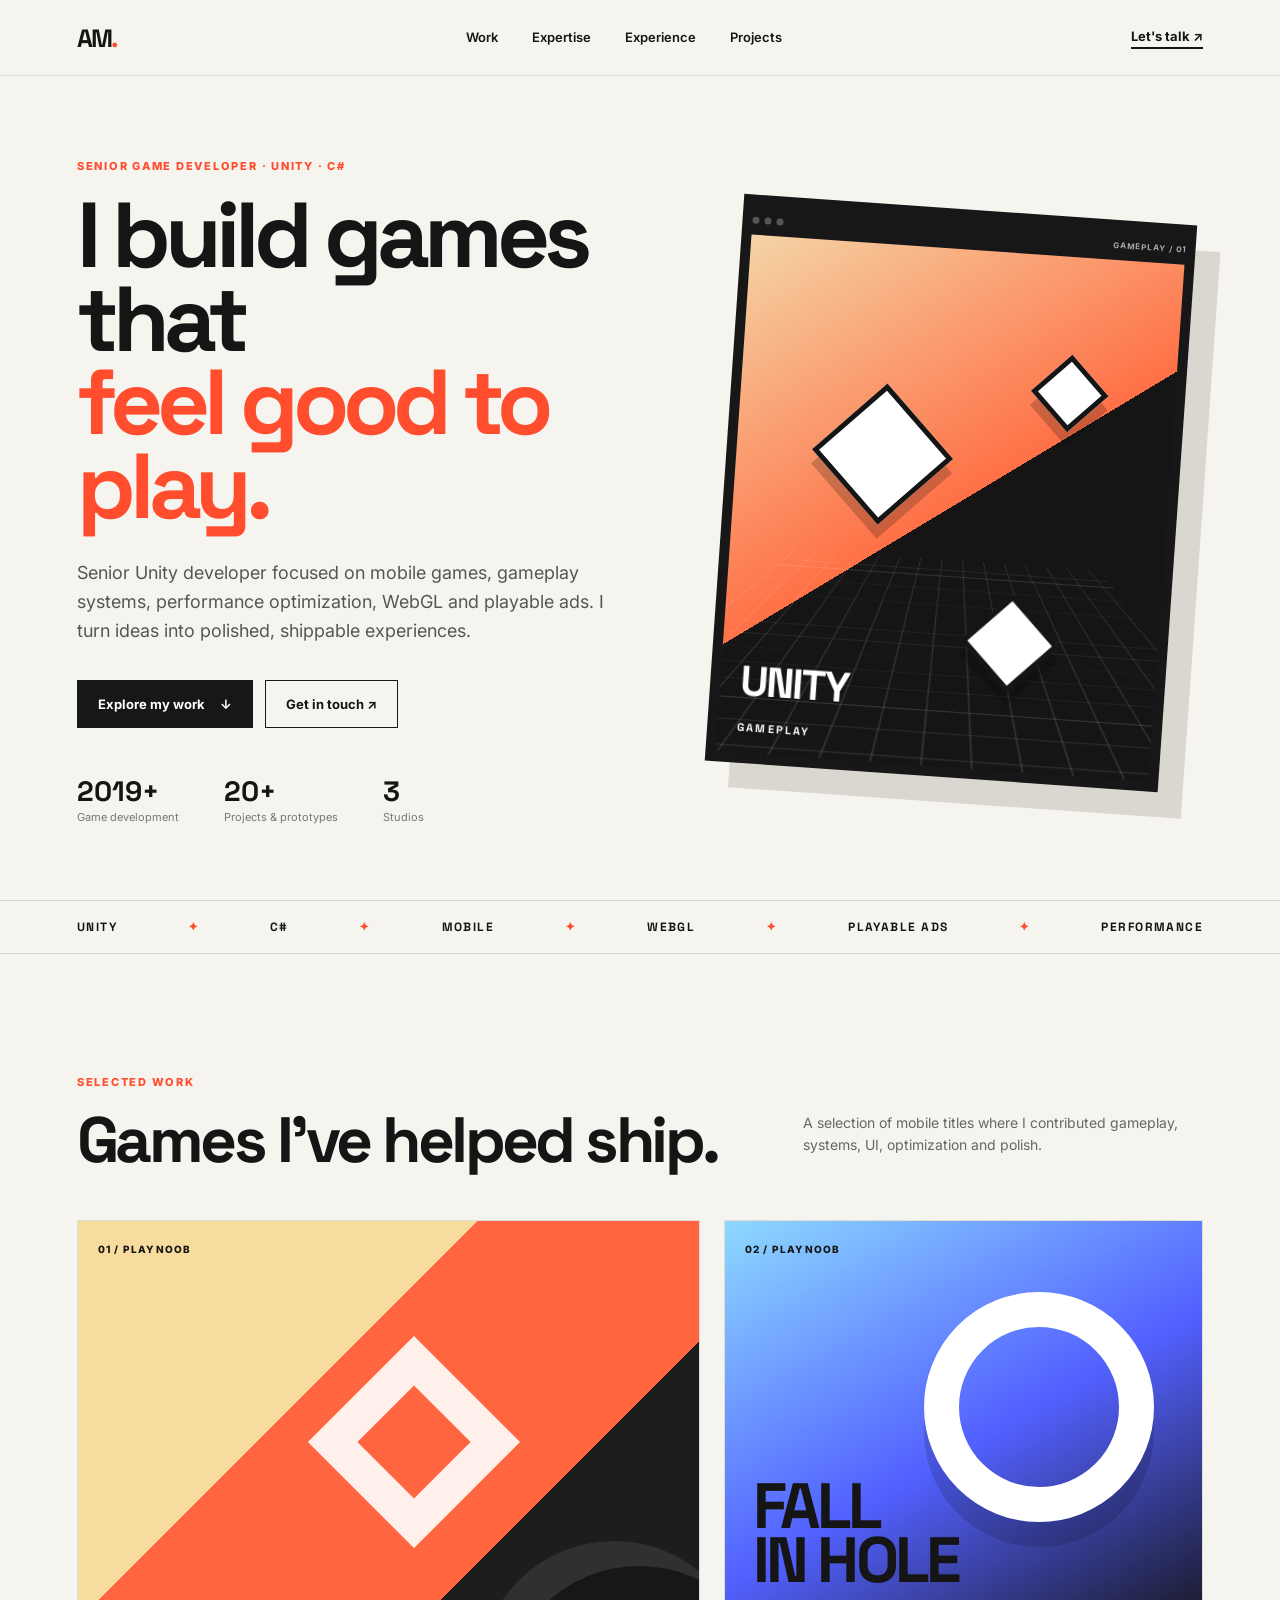
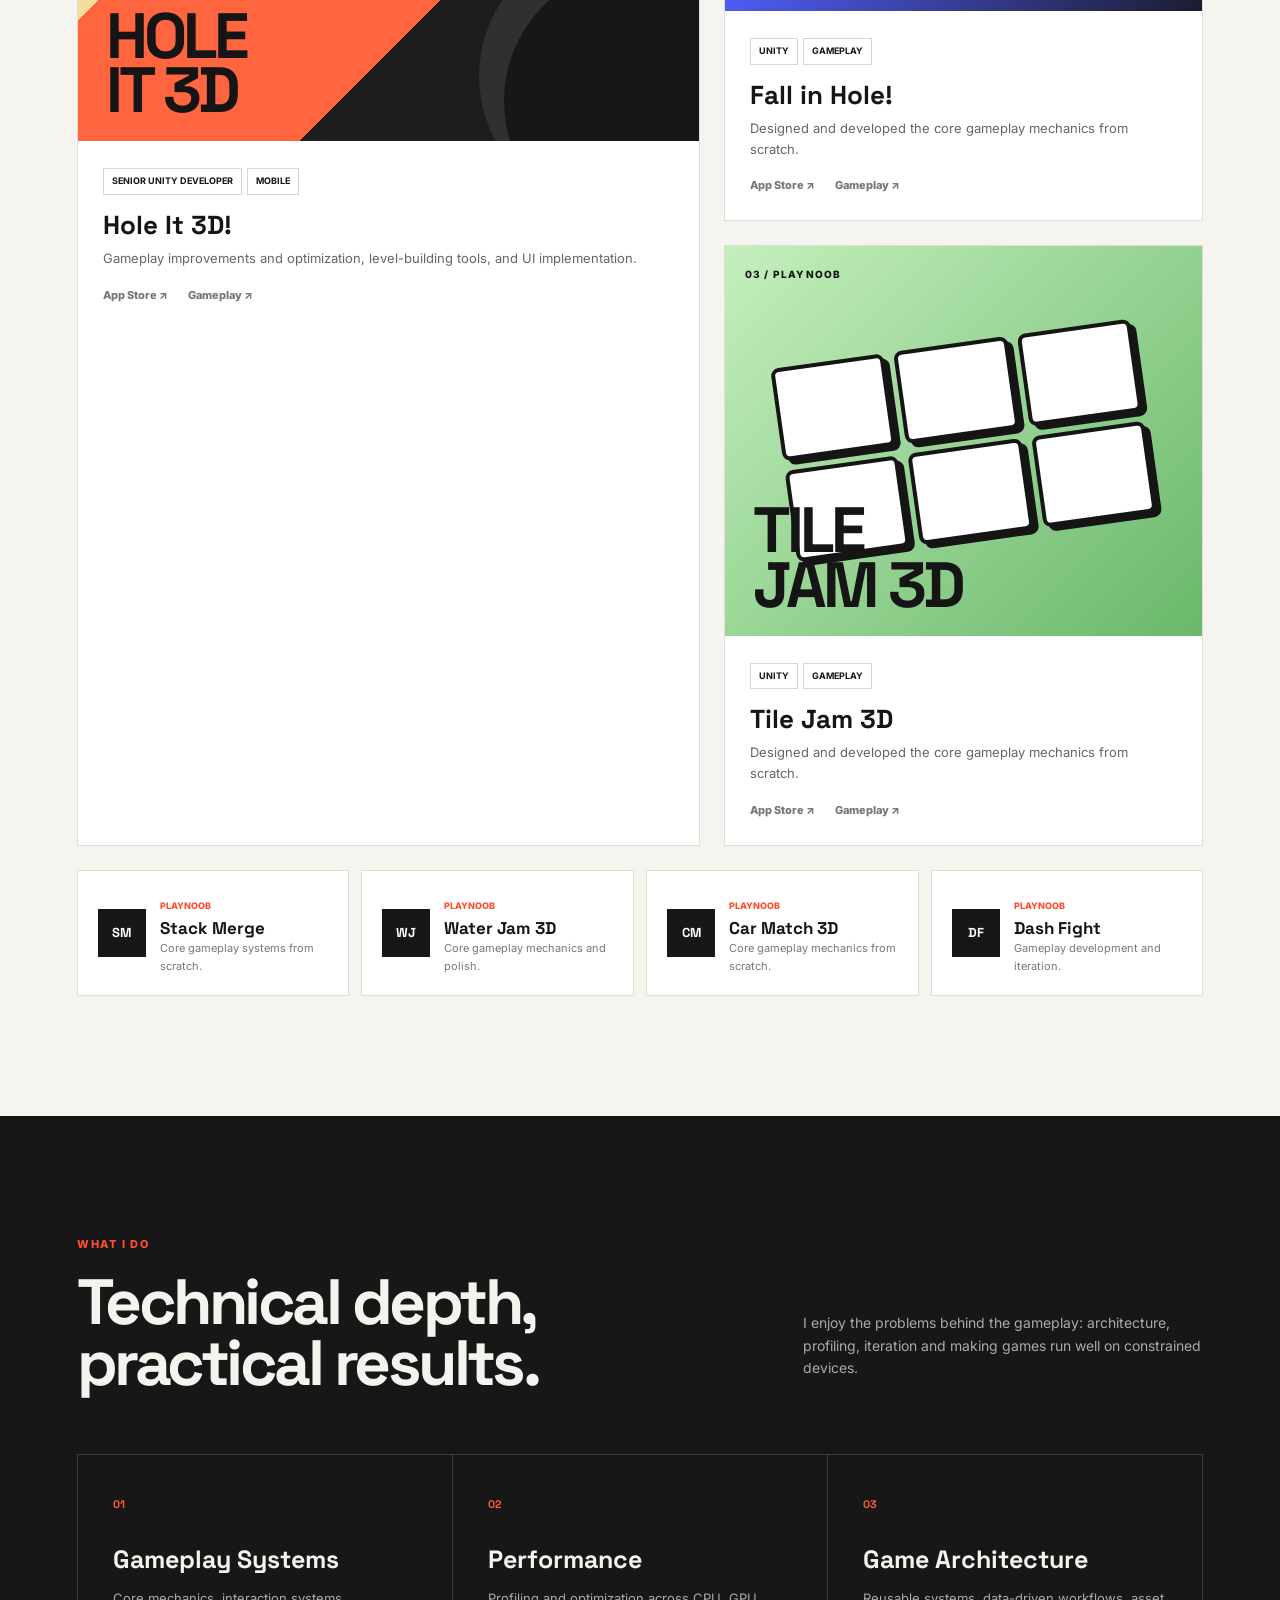
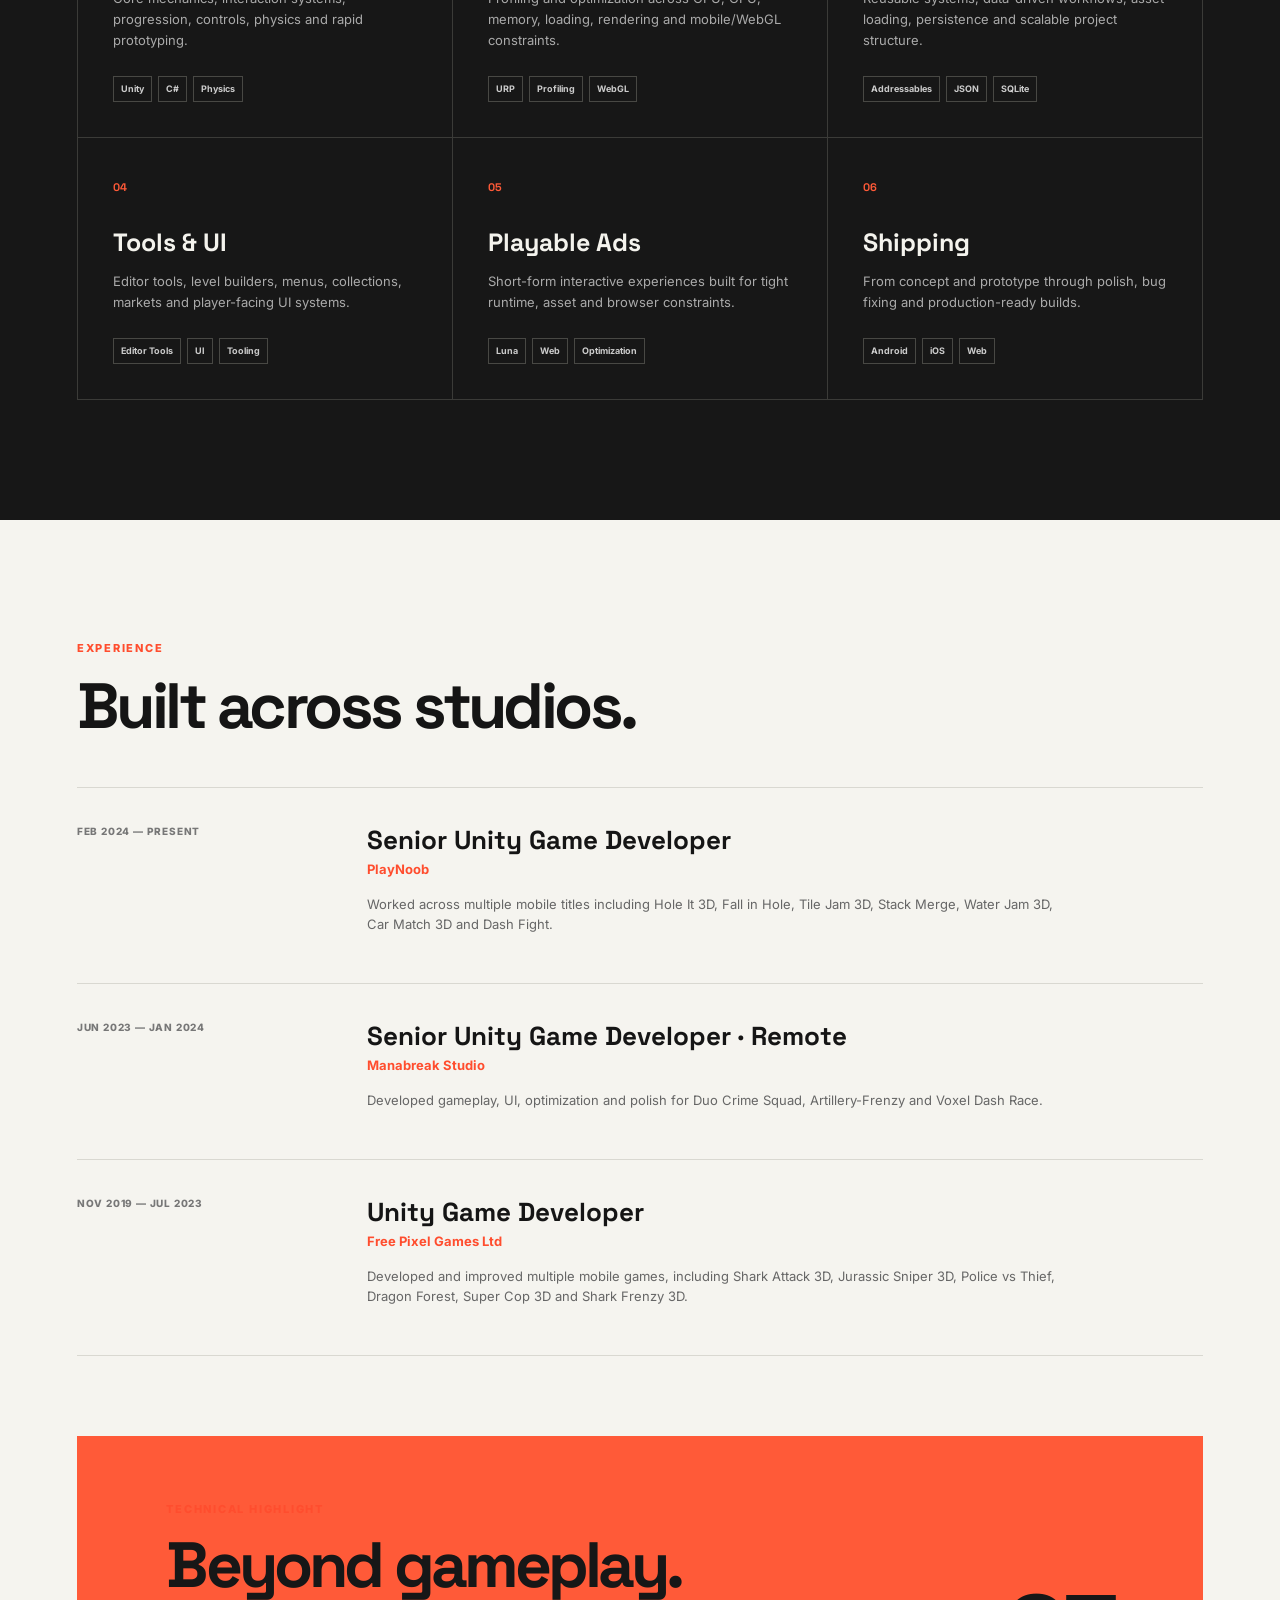
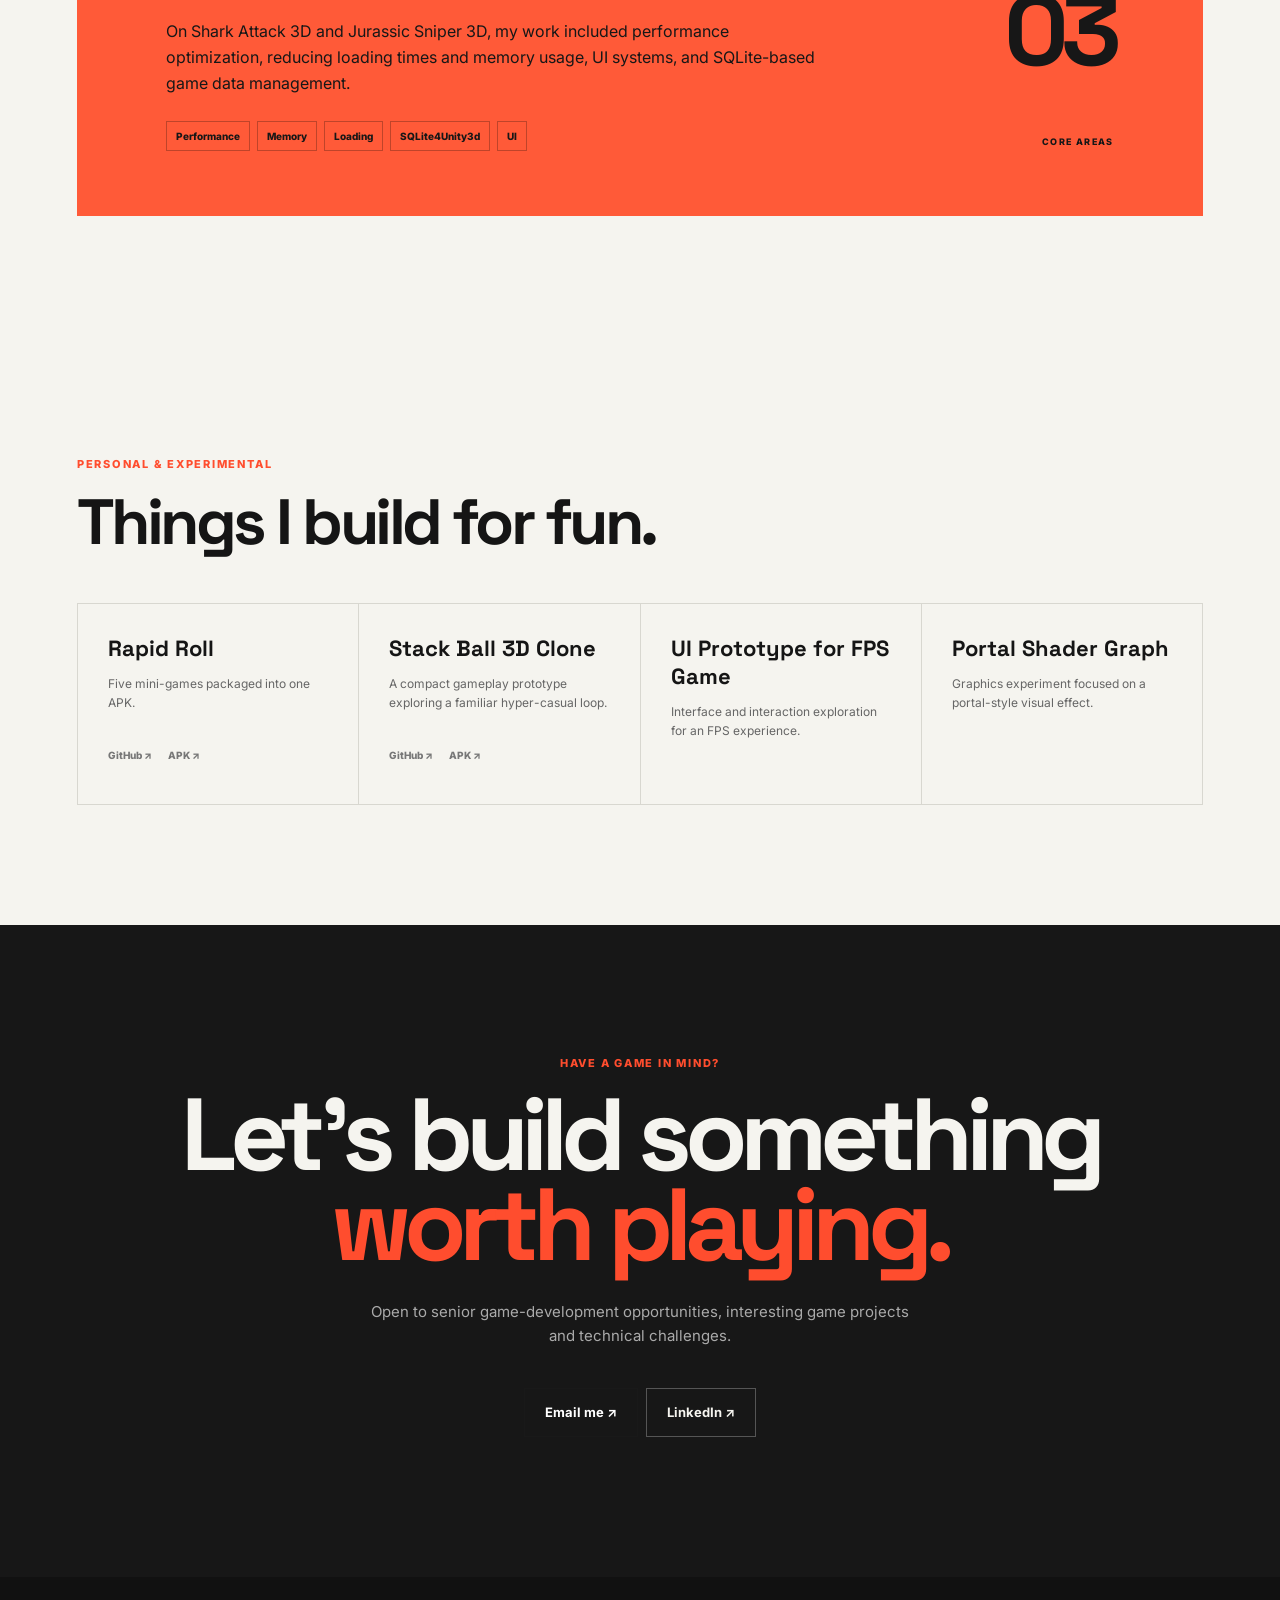
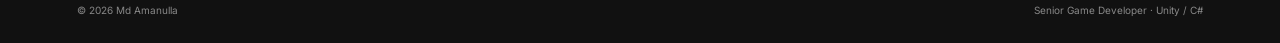
==== index.html @ 7c4ff497 "Update" ====
<!doctype html>
<html lang="en">
<head>
  <meta charset="utf-8">
  <meta name="viewport" content="width=device-width, initial-scale=1">
  <meta name="description" content="Md Amanulla — Senior Unity Game Developer specializing in mobile games, WebGL, optimization and playable ads.">
  <title>Md Amanulla — Senior Game Developer</title>
  <link rel="preconnect" href="https://fonts.googleapis.com">
  <link rel="preconnect" href="https://fonts.gstatic.com" crossorigin>
  <link href="https://fonts.googleapis.com/css2?family=Inter:wght@400;500;600;700;800&family=Space+Grotesk:wght@500;600;700&display=swap" rel="stylesheet">
  <link rel="stylesheet" href="style.css">
</head>
<body>
<header class="nav">
  <a class="brand" href="#top">AM<span>.</span></a>
  <nav>
    <a href="#work">Work</a>
    <a href="#expertise">Expertise</a>
    <a href="#experience">Experience</a>
    <a href="#personal">Projects</a>
  </nav>
  <a class="nav-cta" href="#contact">Let's talk ↗</a>
</header>

<main id="top">
<section class="hero">
  <div class="hero-copy">
    <p class="eyebrow">SENIOR GAME DEVELOPER · UNITY · C#</p>
    <h1>I build games that<br><em>feel good to play.</em></h1>
    <p class="lead">Senior Unity developer focused on mobile games, gameplay systems, performance optimization, WebGL and playable ads. I turn ideas into polished, shippable experiences.</p>
    <div class="hero-actions">
      <a class="button primary" href="#work">Explore my work <span>↓</span></a>
      <a class="button ghost" href="mailto:YOUR_EMAIL_HERE">Get in touch ↗</a>
    </div>
    <div class="hero-meta">
      <div><strong>2019+</strong><span>Game development</span></div>
      <div><strong>20+</strong><span>Projects & prototypes</span></div>
      <div><strong>3</strong><span>Studios</span></div>
    </div>
  </div>
  <div class="hero-art">
    <div class="orb orb-a"></div><div class="orb orb-b"></div>
    <div class="game-frame">
      <div class="frame-top"><span></span><span></span><span></span><b>GAMEPLAY / 01</b></div>
      <div class="frame-screen">
        <div class="grid"></div>
        <div class="cube cube-1"></div><div class="cube cube-2"></div><div class="cube cube-3"></div>
        <div class="frame-label">UNITY<br><small>GAMEPLAY</small></div>
      </div>
    </div>
  </div>
</section>

<section class="ticker"><span>UNITY</span><i>✦</i><span>C#</span><i>✦</i><span>MOBILE</span><i>✦</i><span>WEBGL</span><i>✦</i><span>PLAYABLE ADS</span><i>✦</i><span>PERFORMANCE</span></section>

<section id="work" class="section">
  <div class="section-head">
    <div><p class="eyebrow">SELECTED WORK</p><h2>Games I've helped ship.</h2></div>
    <p class="section-note">A selection of mobile titles where I contributed gameplay, systems, UI, optimization and polish.</p>
  </div>

  <div class="featured-grid">
    <article class="project-card featured">
      <div class="project-visual visual-hole"><span class="visual-tag">01 / PLAYNOOB</span><div class="visual-title">HOLE<br>IT 3D</div><div class="visual-shape"></div></div>
      <div class="project-info">
        <div><span class="tag">Senior Unity Developer</span><span class="tag">Mobile</span></div>
        <h3>Hole It 3D!</h3>
        <p>Gameplay improvements and optimization, level-building tools, and UI implementation.</p>
        <div class="project-links"><a href="#" class="disabled">App Store ↗</a><a href="#" class="disabled">Gameplay ↗</a></div>
      </div>
    </article>

    <article class="project-card">
      <div class="project-visual visual-fall"><span class="visual-tag">02 / PLAYNOOB</span><div class="visual-title">FALL<br>IN HOLE</div><div class="ring"></div></div>
      <div class="project-info">
        <div><span class="tag">Unity</span><span class="tag">Gameplay</span></div>
        <h3>Fall in Hole!</h3>
        <p>Designed and developed the core gameplay mechanics from scratch.</p>
        <div class="project-links"><a href="#" class="disabled">App Store ↗</a><a href="#" class="disabled">Gameplay ↗</a></div>
      </div>
    </article>

    <article class="project-card">
      <div class="project-visual visual-tile"><span class="visual-tag">03 / PLAYNOOB</span><div class="tiles"><b></b><b></b><b></b><b></b><b></b><b></b></div><div class="visual-title">TILE<br>JAM 3D</div></div>
      <div class="project-info">
        <div><span class="tag">Unity</span><span class="tag">Gameplay</span></div>
        <h3>Tile Jam 3D</h3>
        <p>Designed and developed the core gameplay mechanics from scratch.</p>
        <div class="project-links"><a href="#" class="disabled">App Store ↗</a><a href="#" class="disabled">Gameplay ↗</a></div>
      </div>
    </article>
  </div>

  <div class="compact-grid">
    <article class="compact-card"><div class="mini-icon">SM</div><div><span>PLAYNOOB</span><h3>Stack Merge</h3><p>Core gameplay systems from scratch.</p></div></article>
    <article class="compact-card"><div class="mini-icon">WJ</div><div><span>PLAYNOOB</span><h3>Water Jam 3D</h3><p>Core gameplay mechanics and polish.</p></div></article>
    <article class="compact-card"><div class="mini-icon">CM</div><div><span>PLAYNOOB</span><h3>Car Match 3D</h3><p>Core gameplay mechanics from scratch.</p></div></article>
    <article class="compact-card"><div class="mini-icon">DF</div><div><span>PLAYNOOB</span><h3>Dash Fight</h3><p>Gameplay development and iteration.</p></div></article>
  </div>
</section>

<section id="expertise" class="dark-section">
  <div class="section-head">
    <div><p class="eyebrow">WHAT I DO</p><h2>Technical depth,<br>practical results.</h2></div>
    <p class="section-note">I enjoy the problems behind the gameplay: architecture, profiling, iteration and making games run well on constrained devices.</p>
  </div>
  <div class="expertise-grid">
    <div class="skill"><span>01</span><h3>Gameplay Systems</h3><p>Core mechanics, interaction systems, progression, controls, physics and rapid prototyping.</p><div class="chips"><b>Unity</b><b>C#</b><b>Physics</b></div></div>
    <div class="skill"><span>02</span><h3>Performance</h3><p>Profiling and optimization across CPU, GPU, memory, loading, rendering and mobile/WebGL constraints.</p><div class="chips"><b>URP</b><b>Profiling</b><b>WebGL</b></div></div>
    <div class="skill"><span>03</span><h3>Game Architecture</h3><p>Reusable systems, data-driven workflows, asset loading, persistence and scalable project structure.</p><div class="chips"><b>Addressables</b><b>JSON</b><b>SQLite</b></div></div>
    <div class="skill"><span>04</span><h3>Tools & UI</h3><p>Editor tools, level builders, menus, collections, markets and player-facing UI systems.</p><div class="chips"><b>Editor Tools</b><b>UI</b><b>Tooling</b></div></div>
    <div class="skill"><span>05</span><h3>Playable Ads</h3><p>Short-form interactive experiences built for tight runtime, asset and browser constraints.</p><div class="chips"><b>Luna</b><b>Web</b><b>Optimization</b></div></div>
    <div class="skill"><span>06</span><h3>Shipping</h3><p>From concept and prototype through polish, bug fixing and production-ready builds.</p><div class="chips"><b>Android</b><b>iOS</b><b>Web</b></div></div>
  </div>
</section>

<section id="experience" class="section experience">
  <div class="section-head"><div><p class="eyebrow">EXPERIENCE</p><h2>Built across studios.</h2></div></div>
  <div class="timeline">
    <div class="role"><div class="date">FEB 2024 — PRESENT</div><div><h3>Senior Unity Game Developer</h3><p class="company">PlayNoob</p><p>Worked across multiple mobile titles including Hole It 3D, Fall in Hole, Tile Jam 3D, Stack Merge, Water Jam 3D, Car Match 3D and Dash Fight.</p></div></div>
    <div class="role"><div class="date">JUN 2023 — JAN 2024</div><div><h3>Senior Unity Game Developer · Remote</h3><p class="company">Manabreak Studio</p><p>Developed gameplay, UI, optimization and polish for Duo Crime Squad, Artillery-Frenzy and Voxel Dash Race.</p></div></div>
    <div class="role"><div class="date">NOV 2019 — JUL 2023</div><div><h3>Unity Game Developer</h3><p class="company">Free Pixel Games Ltd</p><p>Developed and improved multiple mobile games, including Shark Attack 3D, Jurassic Sniper 3D, Police vs Thief, Dragon Forest, Super Cop 3D and Shark Frenzy 3D.</p></div></div>
  </div>
</section>

<section class="case-study">
  <div><p class="eyebrow">TECHNICAL HIGHLIGHT</p><h2>Beyond gameplay.</h2><p>On Shark Attack 3D and Jurassic Sniper 3D, my work included performance optimization, reducing loading times and memory usage, UI systems, and SQLite-based game data management.</p><div class="case-tags"><span>Performance</span><span>Memory</span><span>Loading</span><span>SQLite4Unity3d</span><span>UI</span></div></div>
  <div class="case-number">03<br><small>CORE AREAS</small></div>
</section>

<section id="personal" class="section personal">
  <div class="section-head"><div><p class="eyebrow">PERSONAL & EXPERIMENTAL</p><h2>Things I build for fun.</h2></div></div>
  <div class="personal-grid">
    <div><h3>Rapid Roll</h3><p>Five mini-games packaged into one APK.</p><a href="#" class="disabled">GitHub ↗</a> <a href="#" class="disabled">APK ↗</a></div>
    <div><h3>Stack Ball 3D Clone</h3><p>A compact gameplay prototype exploring a familiar hyper-casual loop.</p><a href="#" class="disabled">GitHub ↗</a> <a href="#" class="disabled">APK ↗</a></div>
    <div><h3>UI Prototype for FPS Game</h3><p>Interface and interaction exploration for an FPS experience.</p></div>
    <div><h3>Portal Shader Graph</h3><p>Graphics experiment focused on a portal-style visual effect.</p></div>
  </div>
</section>

<section id="contact" class="contact">
  <p class="eyebrow">HAVE A GAME IN MIND?</p>
  <h2>Let's build something<br><em>worth playing.</em></h2>
  <p>Open to senior game-development opportunities, interesting game projects and technical challenges.</p>
  <div><a class="button primary" href="mailto:YOUR_EMAIL_HERE">Email me ↗</a><a class="button ghost light" href="YOUR_LINKEDIN_URL">LinkedIn ↗</a></div>
</section>
</main>

<footer><span>© 2026 Md Amanulla</span><span>Senior Game Developer · Unity / C#</span></footer>
<script src="script.js"></script>
</body>
</html>
---- style.css ----
*{box-sizing:border-box}html{scroll-behavior:smooth}body{margin:0;background:#f5f4ef;color:#151515;font-family:Inter,system-ui,sans-serif;line-height:1.6}a{color:inherit;text-decoration:none}.nav{height:76px;display:flex;align-items:center;justify-content:space-between;padding:0 6vw;border-bottom:1px solid #dddcd6;position:sticky;top:0;background:rgba(245,244,239,.9);backdrop-filter:blur(16px);z-index:20}.brand{font:700 25px "Space Grotesk";letter-spacing:-2px}.brand span{color:#ff4d2e}.nav nav{display:flex;gap:34px;font-size:13px;font-weight:600}.nav nav a:hover{color:#ff4d2e}.nav-cta{font-size:13px;font-weight:700;border-bottom:2px solid #151515}.hero{min-height:calc(100vh - 76px);padding:8vh 6vw 7vh;display:grid;grid-template-columns:1.05fr .95fr;gap:5vw;align-items:center;max-width:1500px;margin:auto}.eyebrow{font-size:11px;letter-spacing:.16em;font-weight:800;margin:0 0 18px;color:#ff4d2e}.hero h1{font:700 clamp(55px,7.2vw,108px)/.91 "Space Grotesk";letter-spacing:-.065em;margin:0 0 30px}.hero h1 em,.contact h2 em{font-style:normal;color:#ff4d2e}.lead{font-size:18px;max-width:650px;color:#575751}.hero-actions{display:flex;gap:12px;margin:34px 0}.button{display:inline-flex;align-items:center;gap:15px;padding:13px 20px;border:1px solid #191919;font-weight:700;font-size:13px}.button.primary{background:#171717;color:#fff}.button.primary:hover{background:#ff4d2e;border-color:#ff4d2e}.button.ghost:hover{background:#fff}.hero-meta{display:flex;gap:45px;margin-top:45px}.hero-meta div{display:flex;flex-direction:column}.hero-meta strong{font:700 28px "Space Grotesk"}.hero-meta span{font-size:11px;color:#777}.hero-art{position:relative;min-height:560px;display:grid;place-items:center}.orb{position:absolute;border-radius:50%;filter:blur(2px)}.orb-a{width:390px;height:390px;background:#ff5b35;opacity:.85;top:5%;right:5%}.orb-b{width:210px;height:210px;background:#ffe24b;bottom:7%;left:4%}.game-frame{width:min(480px,90%);aspect-ratio:4/5;background:#171717;box-shadow:25px 25px 0 #d9d7cf;transform:rotate(4deg);position:relative;z-index:2;padding:10px}.frame-top{height:30px;display:flex;align-items:center;gap:5px;color:#aaa;font-size:8px}.frame-top span{width:7px;height:7px;border-radius:50%;background:#555}.frame-top b{margin-left:auto;font-size:8px;letter-spacing:.12em}.frame-screen{height:calc(100% - 30px);position:relative;overflow:hidden;background:linear-gradient(145deg,#f4d4a5,#ff7046 50%,#151515 50%)}.grid{position:absolute;inset:0;background:linear-gradient(rgba(255,255,255,.14) 1px,transparent 1px),linear-gradient(90deg,rgba(255,255,255,.14) 1px,transparent 1px);background-size:30px 30px;transform:perspective(500px) rotateX(55deg) scale(1.7);transform-origin:center bottom}.cube{position:absolute;background:#fff;border:5px solid #151515;transform:rotate(45deg);box-shadow:10px 10px 0 rgba(0,0,0,.2)}.cube-1{width:100px;height:100px;left:22%;top:31%}.cube-2{width:55px;height:55px;right:18%;top:21%}.cube-3{width:70px;height:70px;right:26%;bottom:18%}.frame-label{position:absolute;left:20px;bottom:18px;font:700 42px/.85 "Space Grotesk";color:#fff;letter-spacing:-.05em}.frame-label small{font-size:11px;letter-spacing:.2em}.ticker{border-block:1px solid #d8d7d0;padding:18px 6vw;display:flex;justify-content:space-between;align-items:center;font:700 12px "Space Grotesk";letter-spacing:.12em}.ticker i{font-style:normal;color:#ff4d2e}.section{padding:120px 6vw;max-width:1500px;margin:auto}.section-head{display:flex;justify-content:space-between;gap:50px;align-items:end;margin-bottom:50px}.section-head h2,.dark-section h2{font:700 clamp(40px,5vw,72px)/.95 "Space Grotesk";letter-spacing:-.055em;margin:0}.section-note{max-width:400px;color:#666;font-size:14px}.featured-grid{display:grid;grid-template-columns:1.3fr 1fr;gap:24px}.project-card{background:#fff;border:1px solid #deddd6}.project-card.featured{grid-row:span 2}.project-visual{min-height:390px;position:relative;overflow:hidden}.featured .project-visual{min-height:520px}.visual-tag{position:absolute;top:20px;left:20px;font-size:10px;font-weight:800;letter-spacing:.12em;z-index:3}.visual-title{position:absolute;left:28px;bottom:24px;font:700 clamp(35px,5vw,70px)/.85 "Space Grotesk";letter-spacing:-.06em;z-index:3}.visual-hole{background:linear-gradient(135deg,#f8dc9e 0 35%,#ff653f 35% 65%,#1d1d1d 65%)}.visual-hole:after{content:"";position:absolute;width:270px;height:270px;border-radius:50%;background:#171717;right:-50px;bottom:-70px;box-shadow:inset 25px 25px 0 #303030}.visual-shape{position:absolute;width:150px;height:150px;border:35px solid #fff;transform:rotate(45deg);left:42%;top:28%;opacity:.9}.visual-fall{background:linear-gradient(150deg,#8dd9ff,#5260ff 55%,#1b1b2c)}.ring{position:absolute;width:230px;height:230px;border:35px solid #fff;border-radius:50%;right:10%;top:18%;box-shadow:0 25px 0 rgba(0,0,0,.15)}.visual-tile{background:linear-gradient(135deg,#c5efbd,#69b86b)}.tiles{position:absolute;inset:25% 12%;display:grid;grid-template-columns:repeat(3,1fr);gap:10px;transform:rotate(-8deg)}.tiles b{background:#fff;border:4px solid #151515;border-radius:8px;box-shadow:5px 5px #151515}.project-info{padding:25px}.project-info h3{font:700 26px "Space Grotesk";margin:13px 0 6px}.project-info p{font-size:13px;color:#666;margin:0 0 18px}.tag{display:inline-block;border:1px solid #d7d6cf;padding:5px 8px;font-size:9px;font-weight:700;margin-right:5px;text-transform:uppercase}.project-links{display:flex;gap:20px;font-size:11px;font-weight:800}.project-links a:not(.disabled):hover,.personal-grid a:not(.disabled):hover{color:#ff4d2e}.disabled{color:#777}.compact-grid{display:grid;grid-template-columns:repeat(4,1fr);gap:12px;margin-top:24px}.compact-card{background:#fff;border:1px solid #deddd6;padding:20px;display:flex;gap:14px;align-items:center}.mini-icon{min-width:48px;height:48px;display:grid;place-items:center;background:#171717;color:#fff;font:700 13px "Space Grotesk"}.compact-card span{font-size:9px;font-weight:800;color:#ff4d2e}.compact-card h3{font:700 17px "Space Grotesk";margin:1px 0}.compact-card p{font-size:11px;color:#777;margin:0}.dark-section{background:#171717;color:#f4f3ed;padding:120px 6vw}.dark-section .section-head{max-width:1500px;margin:0 auto 60px}.dark-section .section-note{color:#aaa}.expertise-grid{max-width:1500px;margin:auto;display:grid;grid-template-columns:repeat(3,1fr);border-top:1px solid #3b3b38;border-left:1px solid #3b3b38}.skill{padding:35px;border-right:1px solid #3b3b38;border-bottom:1px solid #3b3b38;min-height:260px}.skill>span{color:#ff5a38;font:700 11px "Space Grotesk"}.skill h3{font:700 25px "Space Grotesk";margin:28px 0 10px}.skill p{color:#aaa;font-size:13px;max-width:330px}.chips{display:flex;gap:6px;flex-wrap:wrap;margin-top:25px}.chips b{font-size:9px;border:1px solid #484844;padding:5px 7px;color:#ccc}.experience{padding-bottom:80px}.timeline{border-top:1px solid #d9d8d1}.role{display:grid;grid-template-columns:250px 1fr;gap:40px;padding:35px 0;border-bottom:1px solid #d9d8d1}.date{font-size:10px;font-weight:800;letter-spacing:.08em;color:#777}.role h3{font:700 26px "Space Grotesk";margin:0}.company{color:#ff4d2e;font-weight:700;font-size:13px;margin:2px 0 14px}.role p:last-child{max-width:700px;font-size:13px;color:#666}.case-study{margin:0 6vw 120px;background:#ff5a38;color:#171717;padding:65px 7%;display:flex;justify-content:space-between;gap:50px;align-items:end}.case-study h2{font:700 clamp(40px,5vw,70px)/.9 "Space Grotesk";letter-spacing:-.06em;margin:0 0 25px}.case-study>div:first-child{max-width:720px}.case-study p:not(.eyebrow){font-size:16px;max-width:650px}.case-tags{display:flex;gap:7px;flex-wrap:wrap;margin-top:25px}.case-tags span{border:1px solid rgba(0,0,0,.25);padding:6px 9px;font-size:10px;font-weight:800}.case-number{font:700 100px/.8 "Space Grotesk";letter-spacing:-.08em;text-align:right}.case-number small{font:800 9px Inter;letter-spacing:.15em}.personal-grid{display:grid;grid-template-columns:repeat(4,1fr);gap:1px;background:#d8d7d0;border:1px solid #d8d7d0}.personal-grid>div{background:#f5f4ef;padding:30px;min-height:200px}.personal-grid h3{font:700 22px "Space Grotesk";margin:0 0 8px}.personal-grid p{font-size:12px;color:#666;min-height:55px}.personal-grid a{font-size:10px;font-weight:800;margin-right:12px}.contact{padding:130px 6vw;background:#171717;color:#f5f4ef;text-align:center}.contact h2{font:700 clamp(55px,8vw,110px)/.88 "Space Grotesk";letter-spacing:-.07em;margin:0}.contact>p:not(.eyebrow){max-width:550px;margin:30px auto;color:#aaa;font-size:15px}.contact .button{margin:10px 4px}.button.light{border-color:#555}.button.light:hover{background:#fff;color:#171717}footer{padding:25px 6vw;display:flex;justify-content:space-between;font-size:10px;color:#777;background:#111;color:#888}@media(max-width:900px){.nav nav{display:none}.hero{grid-template-columns:1fr;padding-top:60px}.hero-art{min-height:480px}.featured-grid{grid-template-columns:1fr}.featured .project-visual{min-height:420px}.compact-grid{grid-template-columns:repeat(2,1fr)}.expertise-grid{grid-template-columns:repeat(2,1fr)}.personal-grid{grid-template-columns:repeat(2,1fr)}.role{grid-template-columns:150px 1fr}.case-study{margin-inline:0}.section,.dark-section{padding:85px 6vw}}@media(max-width:560px){.nav{padding:0 5vw}.nav-cta{display:none}.hero{padding-inline:5vw}.hero h1{font-size:54px}.hero-meta{gap:20px}.hero-meta strong{font-size:22px}.hero-art{min-height:390px}.game-frame{width:90%}.ticker{overflow:hidden;gap:20px;white-space:nowrap}.ticker span:nth-of-type(n+4),.ticker i:nth-of-type(n+4){display:none}.section,.dark-section{padding:70px 5vw}.section-head{display:block}.section-note{margin-top:20px}.compact-grid,.expertise-grid,.personal-grid{grid-template-columns:1fr}.role{grid-template-columns:1fr;gap:10px}.case-study{padding:45px 7%;display:block}.case-number{font-size:70px;margin-top:40px}.contact{padding:90px 5vw}footer{display:block}footer span{display:block;margin:5px 0}}
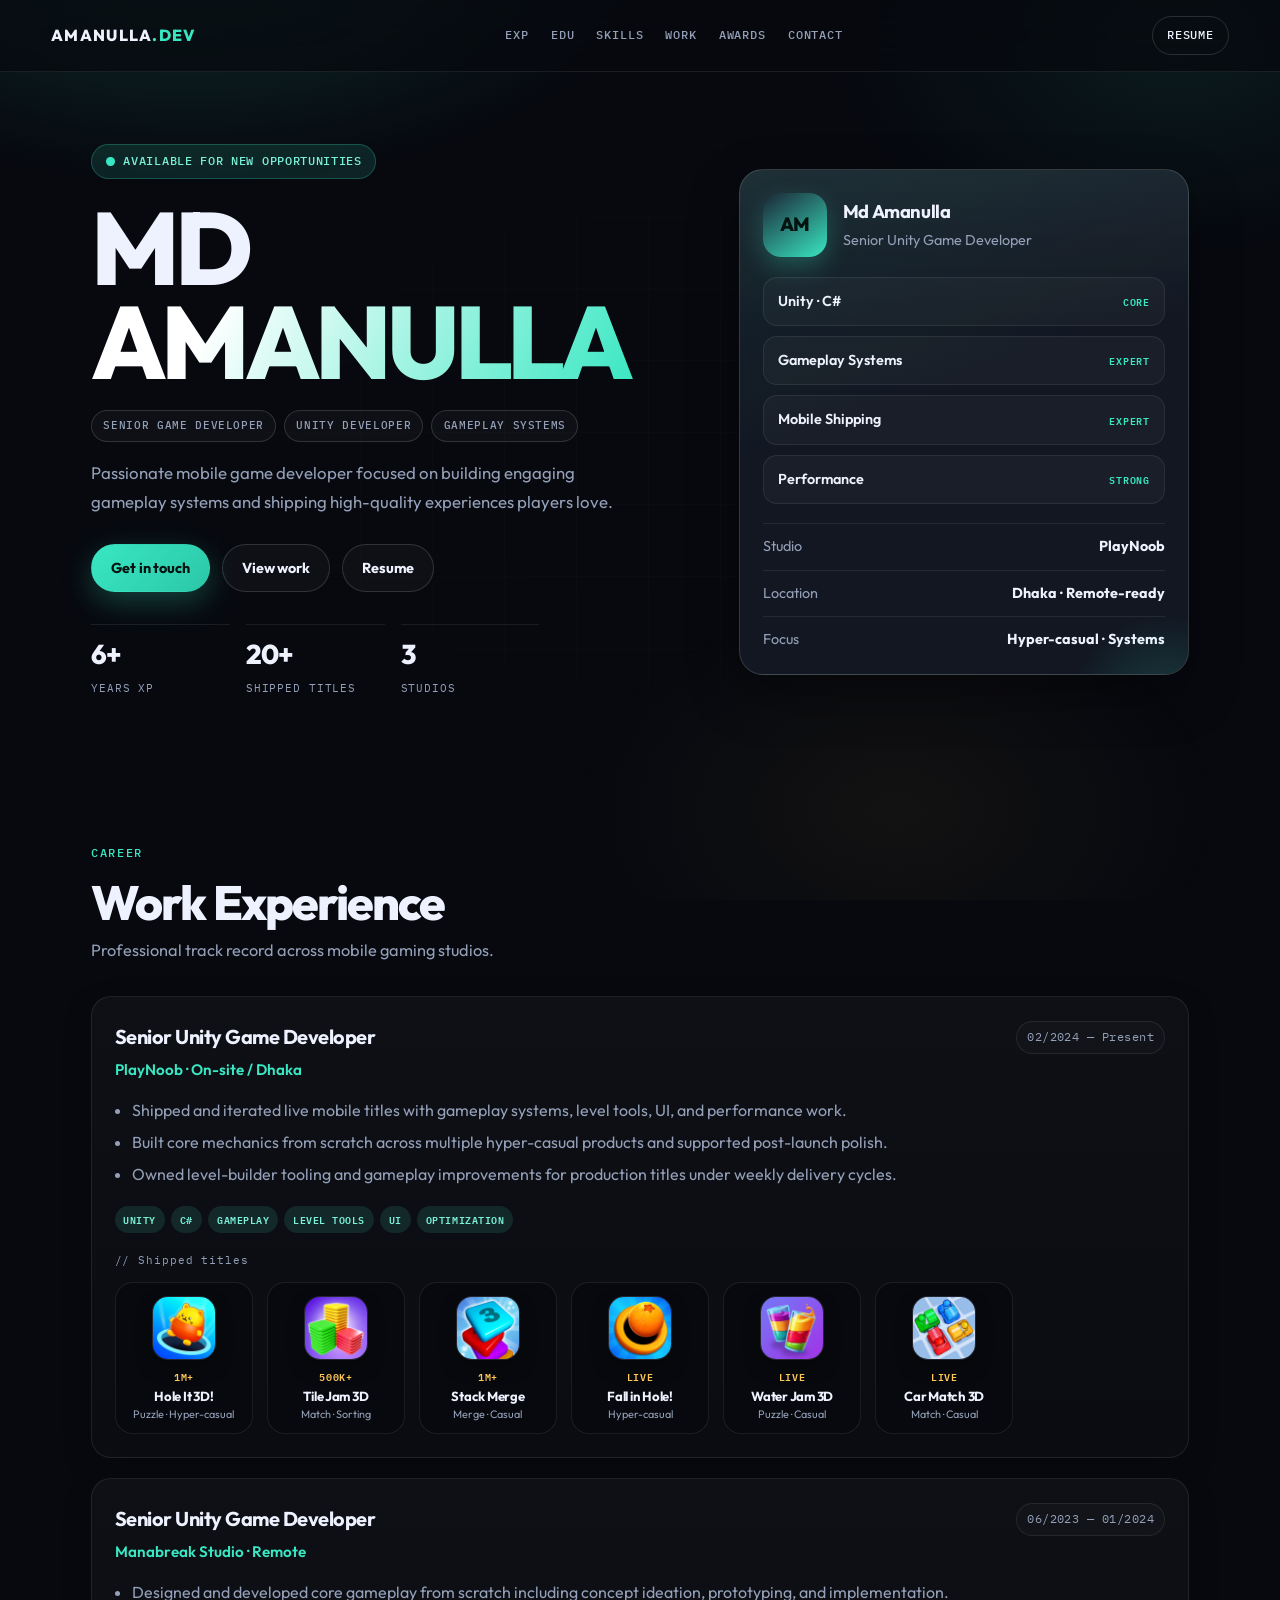
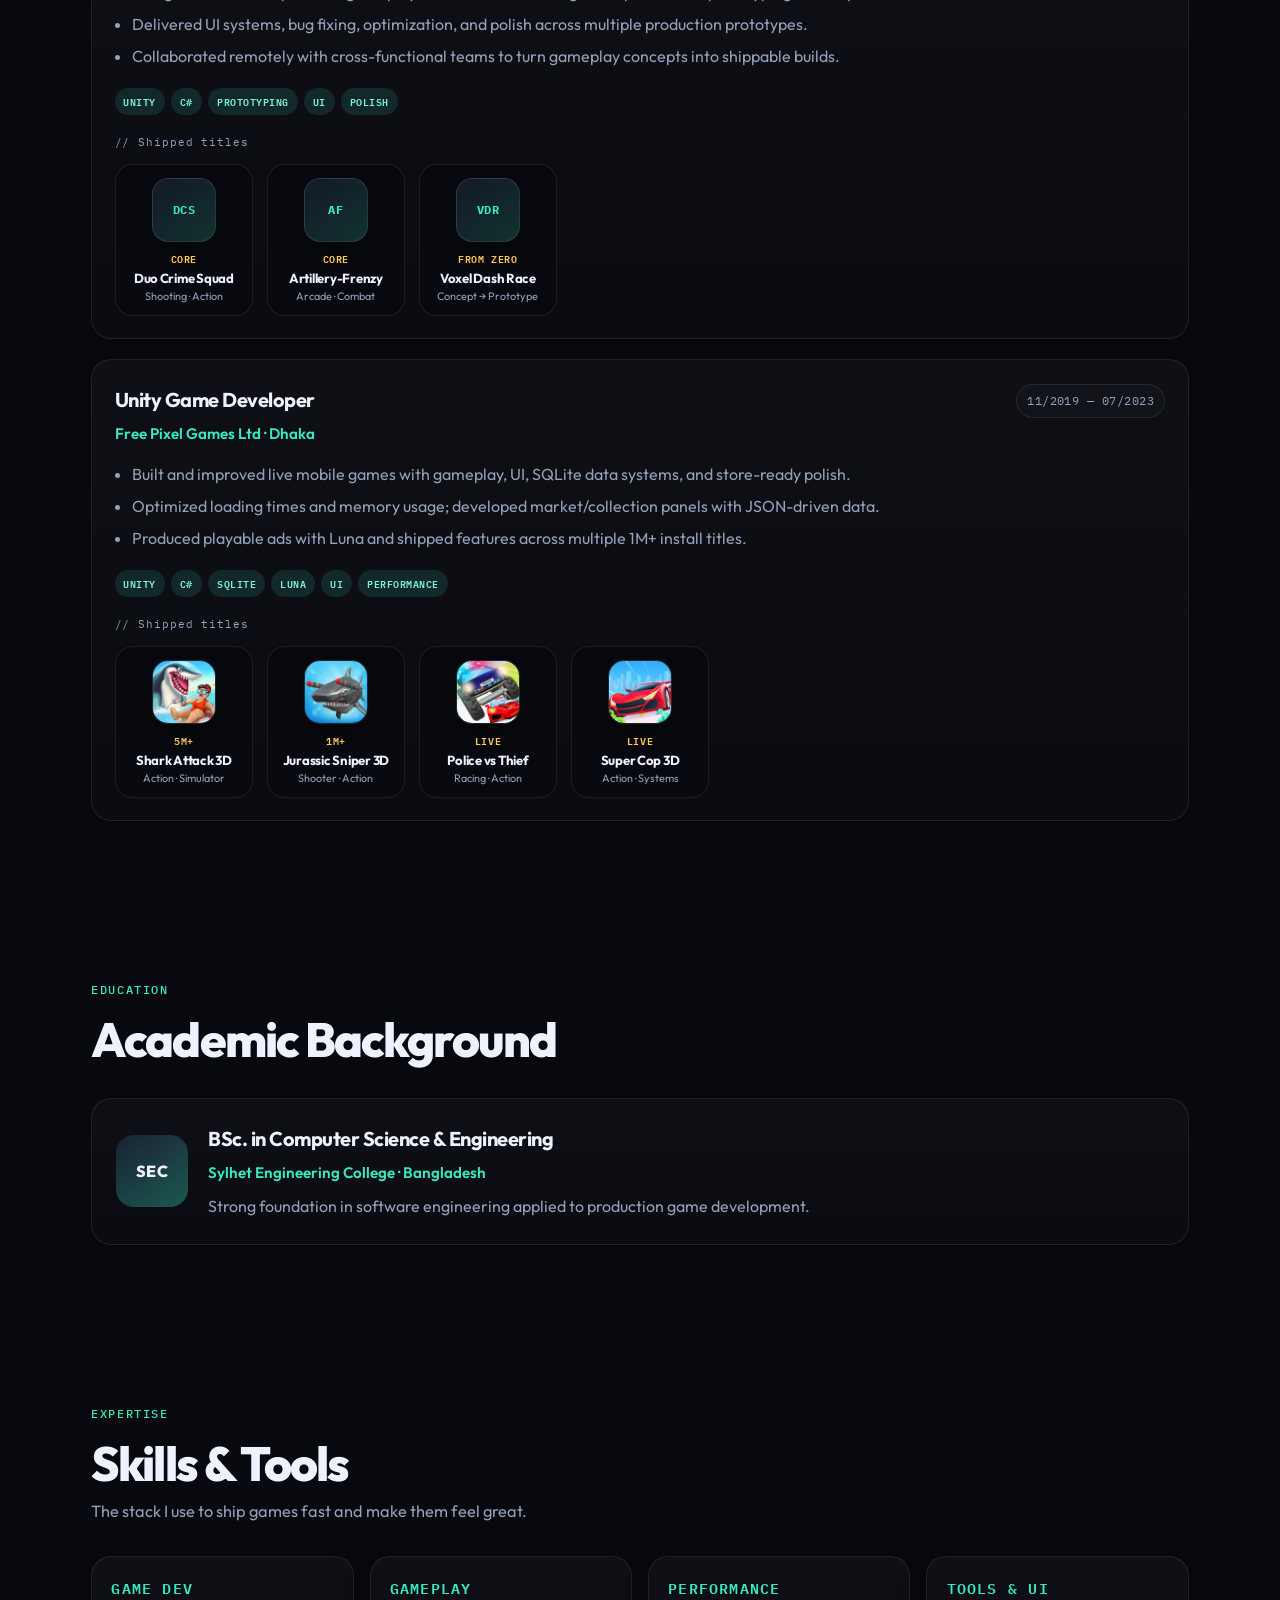
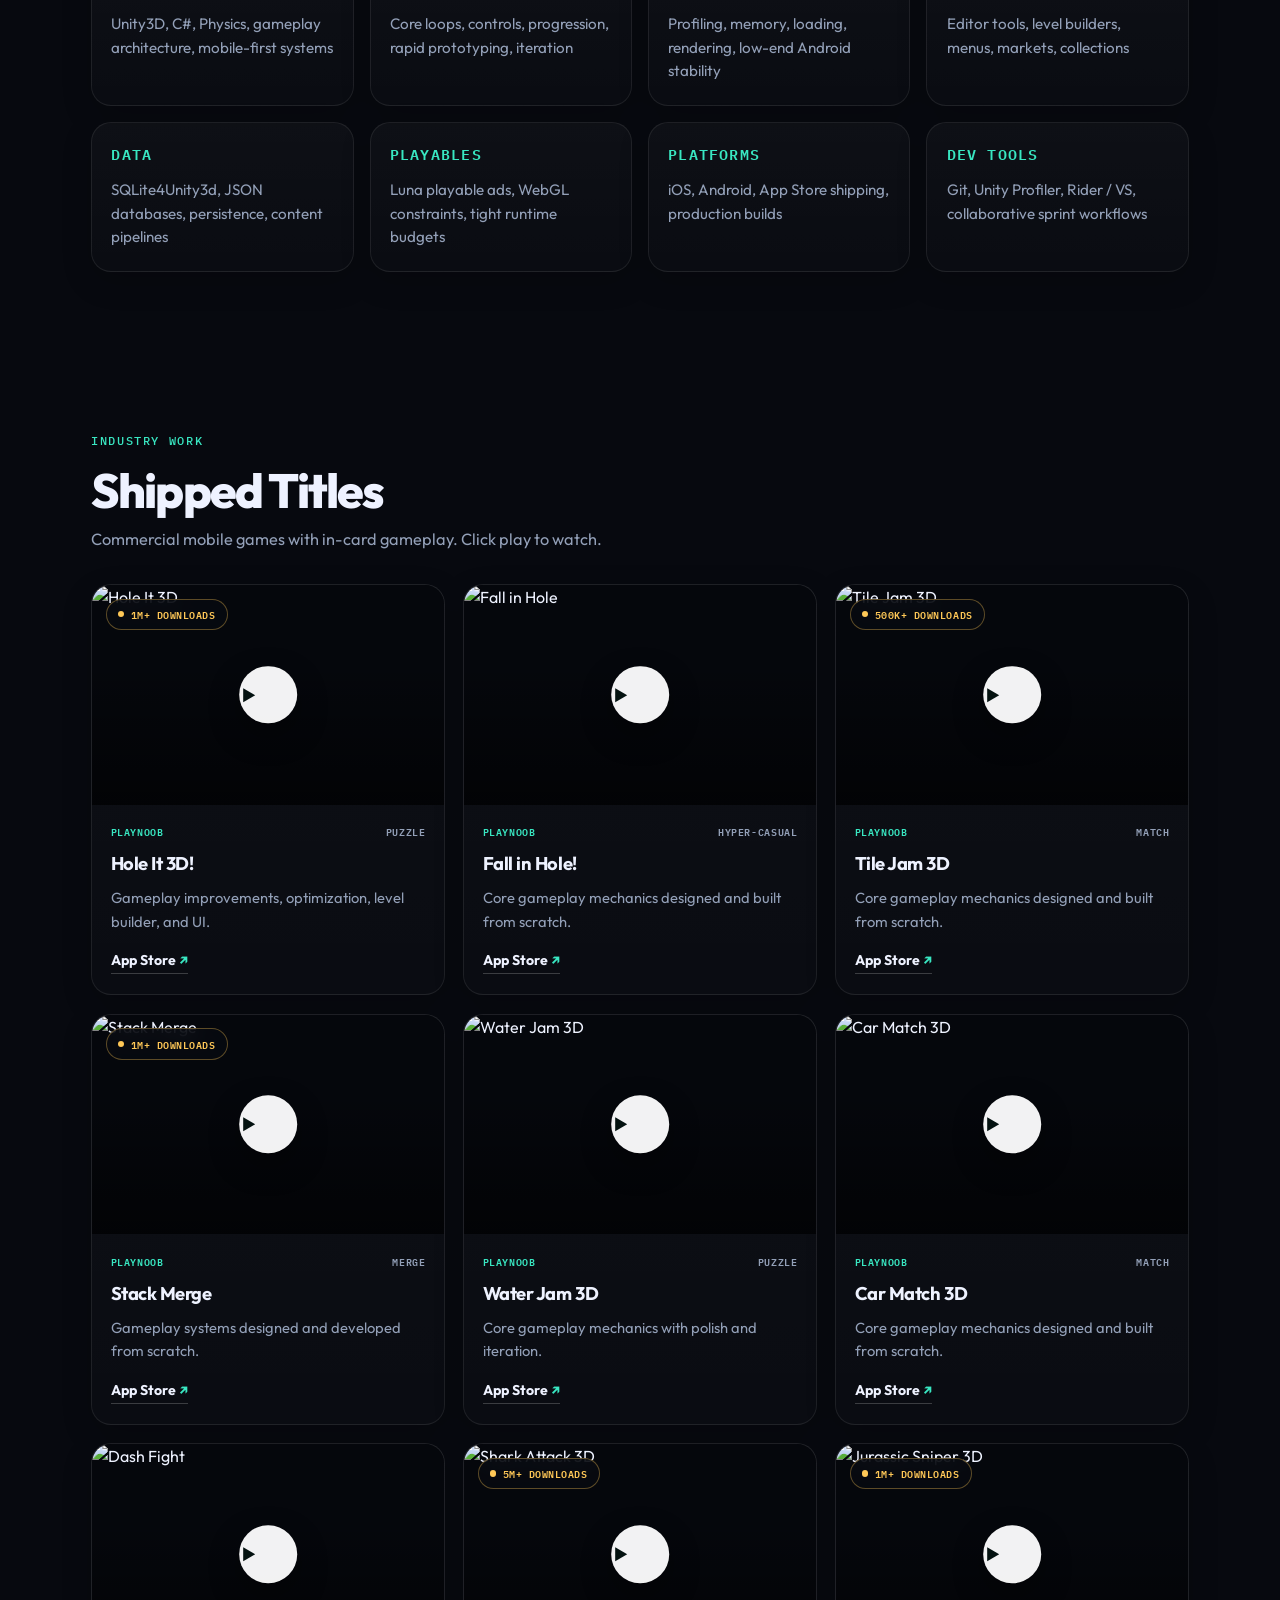
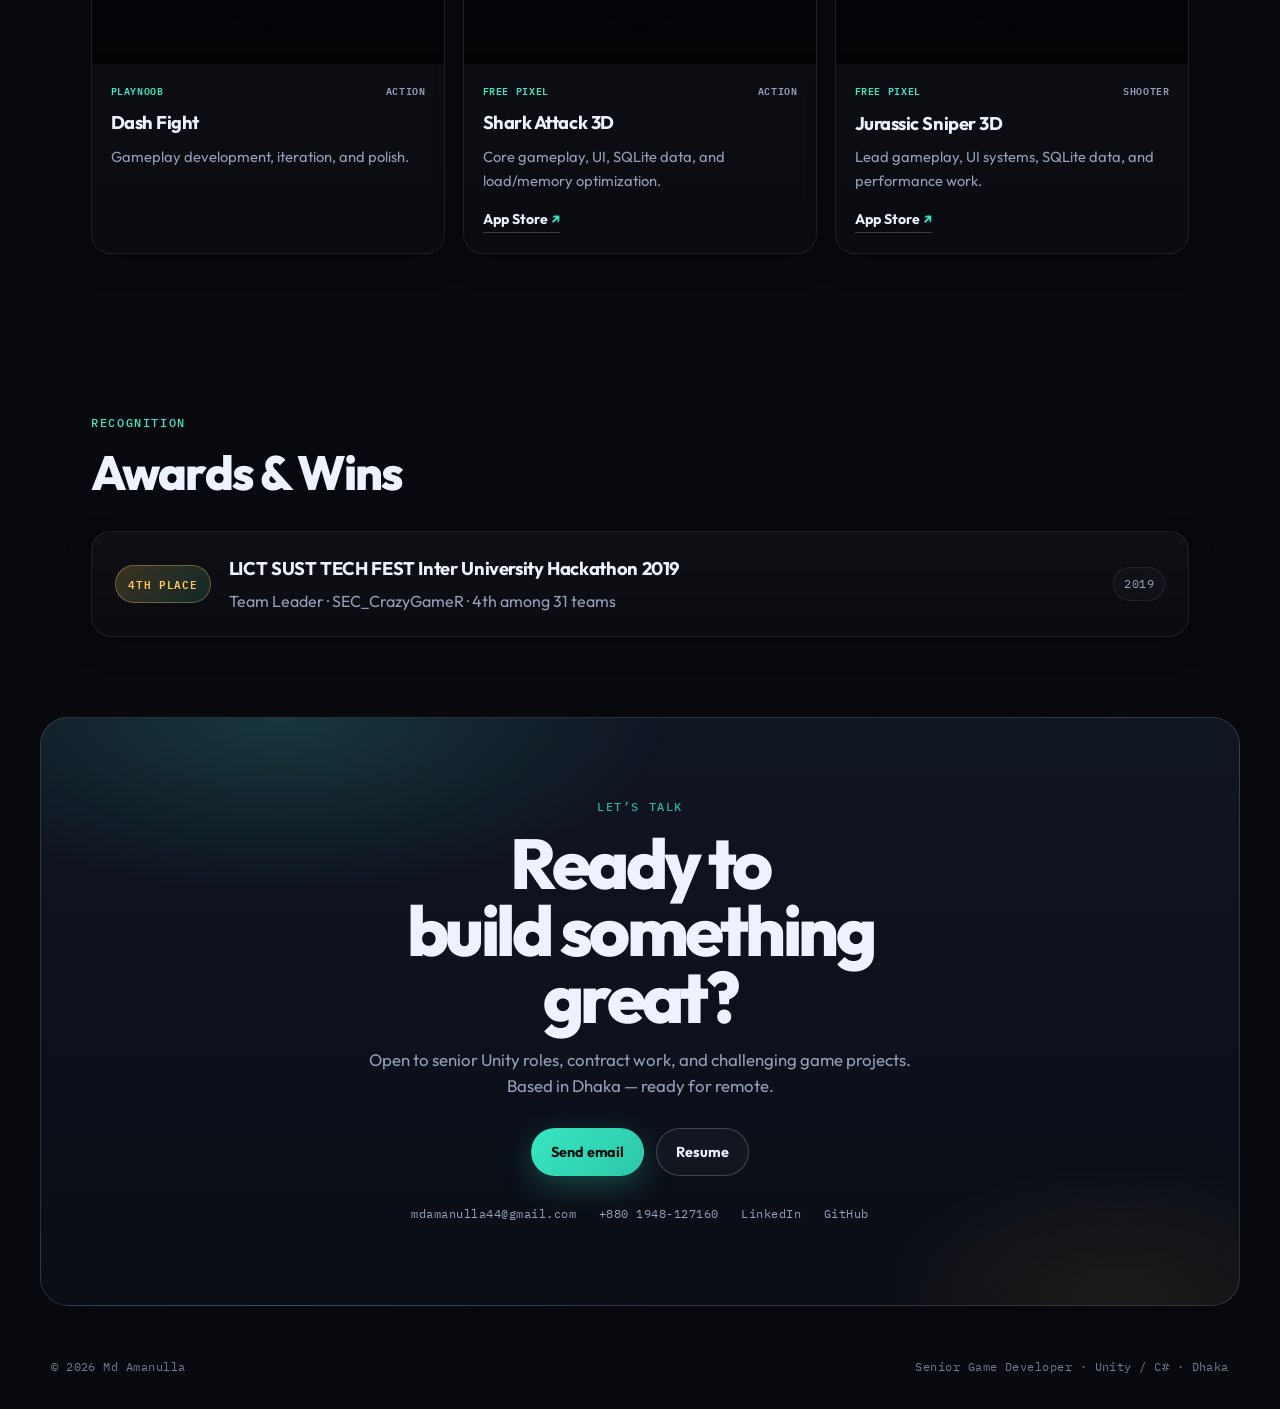
==== commit edde1af2: "WIP" ====
--- a/index.html
+++ b/index.html
@@ -3,150 +3,446 @@
 <head>
   <meta charset="utf-8">
   <meta name="viewport" content="width=device-width, initial-scale=1">
-  <meta name="description" content="Md Amanulla — Senior Unity Game Developer specializing in mobile games, WebGL, optimization and playable ads.">
+  <meta name="description" content="Md Amanulla — Senior Unity Game Developer at PlayNoob. Gameplay systems, mobile shipping, and performance.">
   <title>Md Amanulla — Senior Game Developer</title>
   <link rel="preconnect" href="https://fonts.googleapis.com">
   <link rel="preconnect" href="https://fonts.gstatic.com" crossorigin>
-  <link href="https://fonts.googleapis.com/css2?family=Inter:wght@400;500;600;700;800&family=Space+Grotesk:wght@500;600;700&display=swap" rel="stylesheet">
+  <link href="https://fonts.googleapis.com/css2?family=IBM+Plex+Mono:wght@400;500;600&family=Outfit:wght@400;500;600;700;800&display=swap" rel="stylesheet">
   <link rel="stylesheet" href="style.css">
 </head>
 <body>
-<header class="nav">
-  <a class="brand" href="#top">AM<span>.</span></a>
-  <nav>
+  <div class="bg-grid" aria-hidden="true"></div>
+  <div class="bg-glow" aria-hidden="true"></div>
+
+  <header class="nav">
+    <a class="brand" href="#top">AMANULLA<span>.DEV</span></a>
+    <nav>
+      <a href="#experience">EXP</a>
+      <a href="#education">EDU</a>
+      <a href="#skills">SKILLS</a>
+      <a href="#work">WORK</a>
+      <a href="#awards">AWARDS</a>
+      <a href="#contact">CONTACT</a>
+    </nav>
+    <a class="nav-resume" href="https://drive.google.com/file/d/1D7ehYZx98PR3gXpWPNW29OIiCsJ5ZbO0/view?usp=share_link" target="_blank" rel="noopener">RESUME</a>
+    <button class="nav-toggle" type="button" aria-label="Open menu" aria-expanded="false"><span></span></button>
+  </header>
+
+  <div class="mobile-nav" hidden>
+    <a href="#experience">Experience</a>
+    <a href="#education">Education</a>
+    <a href="#skills">Skills</a>
     <a href="#work">Work</a>
-    <a href="#expertise">Expertise</a>
-    <a href="#experience">Experience</a>
-    <a href="#personal">Projects</a>
-  </nav>
-  <a class="nav-cta" href="#contact">Let's talk ↗</a>
-</header>
-
-<main id="top">
-<section class="hero">
-  <div class="hero-copy">
-    <p class="eyebrow">SENIOR GAME DEVELOPER · UNITY · C#</p>
-    <h1>I build games that<br><em>feel good to play.</em></h1>
-    <p class="lead">Senior Unity developer focused on mobile games, gameplay systems, performance optimization, WebGL and playable ads. I turn ideas into polished, shippable experiences.</p>
-    <div class="hero-actions">
-      <a class="button primary" href="#work">Explore my work <span>↓</span></a>
-      <a class="button ghost" href="mailto:YOUR_EMAIL_HERE">Get in touch ↗</a>
-    </div>
-    <div class="hero-meta">
-      <div><strong>2019+</strong><span>Game development</span></div>
-      <div><strong>20+</strong><span>Projects & prototypes</span></div>
-      <div><strong>3</strong><span>Studios</span></div>
-    </div>
+    <a href="#awards">Awards</a>
+    <a href="#contact">Contact</a>
+    <a href="https://drive.google.com/file/d/1D7ehYZx98PR3gXpWPNW29OIiCsJ5ZbO0/view?usp=share_link" target="_blank" rel="noopener">Resume</a>
   </div>
-  <div class="hero-art">
-    <div class="orb orb-a"></div><div class="orb orb-b"></div>
-    <div class="game-frame">
-      <div class="frame-top"><span></span><span></span><span></span><b>GAMEPLAY / 01</b></div>
-      <div class="frame-screen">
-        <div class="grid"></div>
-        <div class="cube cube-1"></div><div class="cube cube-2"></div><div class="cube cube-3"></div>
-        <div class="frame-label">UNITY<br><small>GAMEPLAY</small></div>
-      </div>
-    </div>
-  </div>
-</section>
-
-<section class="ticker"><span>UNITY</span><i>✦</i><span>C#</span><i>✦</i><span>MOBILE</span><i>✦</i><span>WEBGL</span><i>✦</i><span>PLAYABLE ADS</span><i>✦</i><span>PERFORMANCE</span></section>
-
-<section id="work" class="section">
-  <div class="section-head">
-    <div><p class="eyebrow">SELECTED WORK</p><h2>Games I've helped ship.</h2></div>
-    <p class="section-note">A selection of mobile titles where I contributed gameplay, systems, UI, optimization and polish.</p>
-  </div>
-
-  <div class="featured-grid">
-    <article class="project-card featured">
-      <div class="project-visual visual-hole"><span class="visual-tag">01 / PLAYNOOB</span><div class="visual-title">HOLE<br>IT 3D</div><div class="visual-shape"></div></div>
-      <div class="project-info">
-        <div><span class="tag">Senior Unity Developer</span><span class="tag">Mobile</span></div>
-        <h3>Hole It 3D!</h3>
-        <p>Gameplay improvements and optimization, level-building tools, and UI implementation.</p>
-        <div class="project-links"><a href="#" class="disabled">App Store ↗</a><a href="#" class="disabled">Gameplay ↗</a></div>
-      </div>
-    </article>
-
-    <article class="project-card">
-      <div class="project-visual visual-fall"><span class="visual-tag">02 / PLAYNOOB</span><div class="visual-title">FALL<br>IN HOLE</div><div class="ring"></div></div>
-      <div class="project-info">
-        <div><span class="tag">Unity</span><span class="tag">Gameplay</span></div>
-        <h3>Fall in Hole!</h3>
-        <p>Designed and developed the core gameplay mechanics from scratch.</p>
-        <div class="project-links"><a href="#" class="disabled">App Store ↗</a><a href="#" class="disabled">Gameplay ↗</a></div>
-      </div>
-    </article>
-
-    <article class="project-card">
-      <div class="project-visual visual-tile"><span class="visual-tag">03 / PLAYNOOB</span><div class="tiles"><b></b><b></b><b></b><b></b><b></b><b></b></div><div class="visual-title">TILE<br>JAM 3D</div></div>
-      <div class="project-info">
-        <div><span class="tag">Unity</span><span class="tag">Gameplay</span></div>
-        <h3>Tile Jam 3D</h3>
-        <p>Designed and developed the core gameplay mechanics from scratch.</p>
-        <div class="project-links"><a href="#" class="disabled">App Store ↗</a><a href="#" class="disabled">Gameplay ↗</a></div>
-      </div>
-    </article>
-  </div>
-
-  <div class="compact-grid">
-    <article class="compact-card"><div class="mini-icon">SM</div><div><span>PLAYNOOB</span><h3>Stack Merge</h3><p>Core gameplay systems from scratch.</p></div></article>
-    <article class="compact-card"><div class="mini-icon">WJ</div><div><span>PLAYNOOB</span><h3>Water Jam 3D</h3><p>Core gameplay mechanics and polish.</p></div></article>
-    <article class="compact-card"><div class="mini-icon">CM</div><div><span>PLAYNOOB</span><h3>Car Match 3D</h3><p>Core gameplay mechanics from scratch.</p></div></article>
-    <article class="compact-card"><div class="mini-icon">DF</div><div><span>PLAYNOOB</span><h3>Dash Fight</h3><p>Gameplay development and iteration.</p></div></article>
-  </div>
-</section>
-
-<section id="expertise" class="dark-section">
-  <div class="section-head">
-    <div><p class="eyebrow">WHAT I DO</p><h2>Technical depth,<br>practical results.</h2></div>
-    <p class="section-note">I enjoy the problems behind the gameplay: architecture, profiling, iteration and making games run well on constrained devices.</p>
-  </div>
-  <div class="expertise-grid">
-    <div class="skill"><span>01</span><h3>Gameplay Systems</h3><p>Core mechanics, interaction systems, progression, controls, physics and rapid prototyping.</p><div class="chips"><b>Unity</b><b>C#</b><b>Physics</b></div></div>
-    <div class="skill"><span>02</span><h3>Performance</h3><p>Profiling and optimization across CPU, GPU, memory, loading, rendering and mobile/WebGL constraints.</p><div class="chips"><b>URP</b><b>Profiling</b><b>WebGL</b></div></div>
-    <div class="skill"><span>03</span><h3>Game Architecture</h3><p>Reusable systems, data-driven workflows, asset loading, persistence and scalable project structure.</p><div class="chips"><b>Addressables</b><b>JSON</b><b>SQLite</b></div></div>
-    <div class="skill"><span>04</span><h3>Tools & UI</h3><p>Editor tools, level builders, menus, collections, markets and player-facing UI systems.</p><div class="chips"><b>Editor Tools</b><b>UI</b><b>Tooling</b></div></div>
-    <div class="skill"><span>05</span><h3>Playable Ads</h3><p>Short-form interactive experiences built for tight runtime, asset and browser constraints.</p><div class="chips"><b>Luna</b><b>Web</b><b>Optimization</b></div></div>
-    <div class="skill"><span>06</span><h3>Shipping</h3><p>From concept and prototype through polish, bug fixing and production-ready builds.</p><div class="chips"><b>Android</b><b>iOS</b><b>Web</b></div></div>
-  </div>
-</section>
-
-<section id="experience" class="section experience">
-  <div class="section-head"><div><p class="eyebrow">EXPERIENCE</p><h2>Built across studios.</h2></div></div>
-  <div class="timeline">
-    <div class="role"><div class="date">FEB 2024 — PRESENT</div><div><h3>Senior Unity Game Developer</h3><p class="company">PlayNoob</p><p>Worked across multiple mobile titles including Hole It 3D, Fall in Hole, Tile Jam 3D, Stack Merge, Water Jam 3D, Car Match 3D and Dash Fight.</p></div></div>
-    <div class="role"><div class="date">JUN 2023 — JAN 2024</div><div><h3>Senior Unity Game Developer · Remote</h3><p class="company">Manabreak Studio</p><p>Developed gameplay, UI, optimization and polish for Duo Crime Squad, Artillery-Frenzy and Voxel Dash Race.</p></div></div>
-    <div class="role"><div class="date">NOV 2019 — JUL 2023</div><div><h3>Unity Game Developer</h3><p class="company">Free Pixel Games Ltd</p><p>Developed and improved multiple mobile games, including Shark Attack 3D, Jurassic Sniper 3D, Police vs Thief, Dragon Forest, Super Cop 3D and Shark Frenzy 3D.</p></div></div>
-  </div>
-</section>
-
-<section class="case-study">
-  <div><p class="eyebrow">TECHNICAL HIGHLIGHT</p><h2>Beyond gameplay.</h2><p>On Shark Attack 3D and Jurassic Sniper 3D, my work included performance optimization, reducing loading times and memory usage, UI systems, and SQLite-based game data management.</p><div class="case-tags"><span>Performance</span><span>Memory</span><span>Loading</span><span>SQLite4Unity3d</span><span>UI</span></div></div>
-  <div class="case-number">03<br><small>CORE AREAS</small></div>
-</section>
-
-<section id="personal" class="section personal">
-  <div class="section-head"><div><p class="eyebrow">PERSONAL & EXPERIMENTAL</p><h2>Things I build for fun.</h2></div></div>
-  <div class="personal-grid">
-    <div><h3>Rapid Roll</h3><p>Five mini-games packaged into one APK.</p><a href="#" class="disabled">GitHub ↗</a> <a href="#" class="disabled">APK ↗</a></div>
-    <div><h3>Stack Ball 3D Clone</h3><p>A compact gameplay prototype exploring a familiar hyper-casual loop.</p><a href="#" class="disabled">GitHub ↗</a> <a href="#" class="disabled">APK ↗</a></div>
-    <div><h3>UI Prototype for FPS Game</h3><p>Interface and interaction exploration for an FPS experience.</p></div>
-    <div><h3>Portal Shader Graph</h3><p>Graphics experiment focused on a portal-style visual effect.</p></div>
-  </div>
-</section>
-
-<section id="contact" class="contact">
-  <p class="eyebrow">HAVE A GAME IN MIND?</p>
-  <h2>Let's build something<br><em>worth playing.</em></h2>
-  <p>Open to senior game-development opportunities, interesting game projects and technical challenges.</p>
-  <div><a class="button primary" href="mailto:YOUR_EMAIL_HERE">Email me ↗</a><a class="button ghost light" href="YOUR_LINKEDIN_URL">LinkedIn ↗</a></div>
-</section>
-</main>
-
-<footer><span>© 2026 Md Amanulla</span><span>Senior Game Developer · Unity / C#</span></footer>
-<script src="script.js"></script>
+
+  <main id="top">
+    <section class="hero">
+      <div class="hero-main">
+        <p class="status-pill"><span class="pulse"></span> Available for new opportunities</p>
+        <h1>
+          <span>MD</span>
+          <span>AMANULLA</span>
+        </h1>
+        <div class="role-row">
+          <span>Senior Game Developer</span>
+          <span>Unity Developer</span>
+          <span>Gameplay Systems</span>
+        </div>
+        <p class="lead">Passionate mobile game developer focused on building engaging gameplay systems and shipping high-quality experiences players love.</p>
+        <div class="hero-actions">
+          <a class="btn primary" href="mailto:mdamanulla44@gmail.com">Get in touch</a>
+          <a class="btn ghost" href="#work">View work</a>
+          <a class="btn ghost" href="https://drive.google.com/file/d/1D7ehYZx98PR3gXpWPNW29OIiCsJ5ZbO0/view?usp=share_link" target="_blank" rel="noopener">Resume</a>
+        </div>
+        <div class="hero-stats">
+          <div><strong>6+</strong><span>Years XP</span></div>
+          <div><strong>20+</strong><span>Shipped titles</span></div>
+          <div><strong>3</strong><span>Studios</span></div>
+        </div>
+      </div>
+
+      <aside class="profile-card reveal">
+        <div class="profile-top">
+          <div class="avatar">AM</div>
+          <div>
+            <p class="profile-name">Md Amanulla</p>
+            <p class="profile-role">Senior Unity Game Developer</p>
+          </div>
+        </div>
+        <div class="profile-bars">
+          <div class="bar"><span>Unity · C#</span><b>Core</b></div>
+          <div class="bar"><span>Gameplay Systems</span><b>Expert</b></div>
+          <div class="bar"><span>Mobile Shipping</span><b>Expert</b></div>
+          <div class="bar"><span>Performance</span><b>Strong</b></div>
+        </div>
+        <ul class="profile-meta">
+          <li><span>Studio</span><strong>PlayNoob</strong></li>
+          <li><span>Location</span><strong>Dhaka · Remote-ready</strong></li>
+          <li><span>Focus</span><strong>Hyper-casual · Systems</strong></li>
+        </ul>
+      </aside>
+    </section>
+
+    <section id="experience" class="section">
+      <div class="section-label">Career</div>
+      <div class="section-head">
+        <h2>Work Experience</h2>
+        <p>Professional track record across mobile gaming studios.</p>
+      </div>
+
+      <div class="exp-list">
+        <article class="exp-card reveal">
+          <div class="exp-head">
+            <div>
+              <h3>Senior Unity Game Developer</h3>
+              <p class="company"><a href="https://play-noob.com/" target="_blank" rel="noopener">PlayNoob</a> · On-site / Dhaka</p>
+            </div>
+            <time>02/2024 — Present</time>
+          </div>
+          <ul class="exp-points">
+            <li>Shipped and iterated live mobile titles with gameplay systems, level tools, UI, and performance work.</li>
+            <li>Built core mechanics from scratch across multiple hyper-casual products and supported post-launch polish.</li>
+            <li>Owned level-builder tooling and gameplay improvements for production titles under weekly delivery cycles.</li>
+          </ul>
+          <div class="tags">
+            <span>Unity</span><span>C#</span><span>Gameplay</span><span>Level Tools</span><span>UI</span><span>Optimization</span>
+          </div>
+          <div class="shipped">
+            <p class="shipped-label">// Shipped titles</p>
+            <div class="shipped-grid">
+              <a class="ship-item" href="https://apps.apple.com/vn/app/hole-it-3d/id6740699102" target="_blank" rel="noopener" aria-label="Hole It 3D on the App Store">
+                <img class="game-icon" src="assets/icons/hole-it-3d.jpg" alt="" width="120" height="120" loading="lazy">
+                <span class="dl">1M+</span>
+                <strong>Hole It 3D!</strong>
+                <em>Puzzle · Hyper-casual</em>
+              </a>
+              <a class="ship-item" href="https://apps.apple.com/us/app/tile-jam-3d/id6480384280" target="_blank" rel="noopener" aria-label="Tile Jam 3D on the App Store">
+                <img class="game-icon" src="assets/icons/tile-jam-3d.jpg" alt="" width="120" height="120" loading="lazy">
+                <span class="dl">500K+</span>
+                <strong>Tile Jam 3D</strong>
+                <em>Match · Sorting</em>
+              </a>
+              <a class="ship-item" href="https://apps.apple.com/us/app/stack-merge/id6478578678" target="_blank" rel="noopener" aria-label="Stack Merge on the App Store">
+                <img class="game-icon" src="assets/icons/stack-merge.jpg" alt="" width="120" height="120" loading="lazy">
+                <span class="dl">1M+</span>
+                <strong>Stack Merge</strong>
+                <em>Merge · Casual</em>
+              </a>
+              <a class="ship-item" href="https://apps.apple.com/vn/app/fall-in-hole/id6752026800" target="_blank" rel="noopener" aria-label="Fall in Hole on the App Store">
+                <img class="game-icon" src="assets/icons/fall-in-hole.jpg" alt="" width="120" height="120" loading="lazy">
+                <span class="dl">Live</span>
+                <strong>Fall in Hole!</strong>
+                <em>Hyper-casual</em>
+              </a>
+              <a class="ship-item" href="https://apps.apple.com/us/app/water-jam/id6605929829" target="_blank" rel="noopener" aria-label="Water Jam on the App Store">
+                <img class="game-icon" src="assets/icons/water-jam.jpg" alt="" width="120" height="120" loading="lazy">
+                <span class="dl">Live</span>
+                <strong>Water Jam 3D</strong>
+                <em>Puzzle · Casual</em>
+              </a>
+              <a class="ship-item" href="https://apps.apple.com/us/app/car-match-3d/id6738652189" target="_blank" rel="noopener" aria-label="Car Match 3D on the App Store">
+                <img class="game-icon" src="assets/icons/car-match-3d.jpg" alt="" width="120" height="120" loading="lazy">
+                <span class="dl">Live</span>
+                <strong>Car Match 3D</strong>
+                <em>Match · Casual</em>
+              </a>
+            </div>
+          </div>
+        </article>
+
+        <article class="exp-card reveal">
+          <div class="exp-head">
+            <div>
+              <h3>Senior Unity Game Developer</h3>
+              <p class="company">Manabreak Studio · Remote</p>
+            </div>
+            <time>06/2023 — 01/2024</time>
+          </div>
+          <ul class="exp-points">
+            <li>Designed and developed core gameplay from scratch including concept ideation, prototyping, and implementation.</li>
+            <li>Delivered UI systems, bug fixing, optimization, and polish across multiple production prototypes.</li>
+            <li>Collaborated remotely with cross-functional teams to turn gameplay concepts into shippable builds.</li>
+          </ul>
+          <div class="tags">
+            <span>Unity</span><span>C#</span><span>Prototyping</span><span>UI</span><span>Polish</span>
+          </div>
+          <div class="shipped">
+            <p class="shipped-label">// Shipped titles</p>
+            <div class="shipped-grid">
+              <div class="ship-item static">
+                <div class="game-icon placeholder">DCS</div>
+                <span class="dl">Core</span>
+                <strong>Duo Crime Squad</strong>
+                <em>Shooting · Action</em>
+              </div>
+              <div class="ship-item static">
+                <div class="game-icon placeholder">AF</div>
+                <span class="dl">Core</span>
+                <strong>Artillery-Frenzy</strong>
+                <em>Arcade · Combat</em>
+              </div>
+              <div class="ship-item static">
+                <div class="game-icon placeholder">VDR</div>
+                <span class="dl">From zero</span>
+                <strong>Voxel Dash Race</strong>
+                <em>Concept → Prototype</em>
+              </div>
+            </div>
+          </div>
+        </article>
+
+        <article class="exp-card reveal">
+          <div class="exp-head">
+            <div>
+              <h3>Unity Game Developer</h3>
+              <p class="company">Free Pixel Games Ltd · Dhaka</p>
+            </div>
+            <time>11/2019 — 07/2023</time>
+          </div>
+          <ul class="exp-points">
+            <li>Built and improved live mobile games with gameplay, UI, SQLite data systems, and store-ready polish.</li>
+            <li>Optimized loading times and memory usage; developed market/collection panels with JSON-driven data.</li>
+            <li>Produced playable ads with Luna and shipped features across multiple 1M+ install titles.</li>
+          </ul>
+          <div class="tags">
+            <span>Unity</span><span>C#</span><span>SQLite</span><span>Luna</span><span>UI</span><span>Performance</span>
+          </div>
+          <div class="shipped">
+            <p class="shipped-label">// Shipped titles</p>
+            <div class="shipped-grid">
+              <a class="ship-item" href="https://apps.apple.com/us/app/shark-attack-simulator-games/id1489941954" target="_blank" rel="noopener" aria-label="Shark Attack 3D on the App Store">
+                <img class="game-icon" src="assets/icons/shark-attack-3d.jpg" alt="" width="120" height="120" loading="lazy">
+                <span class="dl">5M+</span>
+                <strong>Shark Attack 3D</strong>
+                <em>Action · Simulator</em>
+              </a>
+              <a class="ship-item" href="https://apps.apple.com/us/app/jurassic-sniper-3d/id1535441769" target="_blank" rel="noopener" aria-label="Jurassic Sniper 3D on the App Store">
+                <img class="game-icon" src="assets/icons/jurassic-sniper-3d.jpg" alt="" width="120" height="120" loading="lazy">
+                <span class="dl">1M+</span>
+                <strong>Jurassic Sniper 3D</strong>
+                <em>Shooter · Action</em>
+              </a>
+              <a class="ship-item" href="https://apps.apple.com/us/app/police-vs-thief-3d-car-race/id1542502766" target="_blank" rel="noopener" aria-label="Police vs Thief on the App Store">
+                <img class="game-icon" src="assets/icons/police-vs-thief.jpg" alt="" width="120" height="120" loading="lazy">
+                <span class="dl">Live</span>
+                <strong>Police vs Thief</strong>
+                <em>Racing · Action</em>
+              </a>
+              <a class="ship-item" href="https://apps.apple.com/us/app/super-cop-3d/id1484654087" target="_blank" rel="noopener" aria-label="Super Cop 3D on the App Store">
+                <img class="game-icon" src="assets/icons/super-cop-3d.jpg" alt="" width="120" height="120" loading="lazy">
+                <span class="dl">Live</span>
+                <strong>Super Cop 3D</strong>
+                <em>Action · Systems</em>
+              </a>
+            </div>
+          </div>
+        </article>
+      </div>
+    </section>
+
+    <section id="education" class="section">
+      <div class="section-label">Education</div>
+      <div class="section-head">
+        <h2>Academic Background</h2>
+      </div>
+      <article class="edu-card reveal">
+        <div class="edu-mark">SEC</div>
+        <div>
+          <h3>BSc. in Computer Science &amp; Engineering</h3>
+          <p class="company">Sylhet Engineering College · Bangladesh</p>
+          <p class="edu-note">Strong foundation in software engineering applied to production game development.</p>
+        </div>
+      </article>
+    </section>
+
+    <section id="skills" class="section">
+      <div class="section-label">Expertise</div>
+      <div class="section-head">
+        <h2>Skills &amp; Tools</h2>
+        <p>The stack I use to ship games fast and make them feel great.</p>
+      </div>
+      <div class="skills-grid">
+        <article class="skill-card reveal"><h3>Game Dev</h3><p>Unity3D, C#, Physics, gameplay architecture, mobile-first systems</p></article>
+        <article class="skill-card reveal"><h3>Gameplay</h3><p>Core loops, controls, progression, rapid prototyping, iteration</p></article>
+        <article class="skill-card reveal"><h3>Performance</h3><p>Profiling, memory, loading, rendering, low-end Android stability</p></article>
+        <article class="skill-card reveal"><h3>Tools &amp; UI</h3><p>Editor tools, level builders, menus, markets, collections</p></article>
+        <article class="skill-card reveal"><h3>Data</h3><p>SQLite4Unity3d, JSON databases, persistence, content pipelines</p></article>
+        <article class="skill-card reveal"><h3>Playables</h3><p>Luna playable ads, WebGL constraints, tight runtime budgets</p></article>
+        <article class="skill-card reveal"><h3>Platforms</h3><p>iOS, Android, App Store shipping, production builds</p></article>
+        <article class="skill-card reveal"><h3>Dev Tools</h3><p>Git, Unity Profiler, Rider / VS, collaborative sprint workflows</p></article>
+      </div>
+    </section>
+
+    <section id="work" class="section">
+      <div class="section-label">Industry Work</div>
+      <div class="section-head">
+        <h2>Shipped Titles</h2>
+        <p>Commercial mobile games with in-card gameplay. Click play to watch.</p>
+      </div>
+      <div class="work-grid">
+        <article class="work-card reveal">
+          <div class="video-card" data-video="HG1sT4EAWOY">
+            <img class="video-thumb" src="https://img.youtube.com/vi/HG1sT4EAWOY/hqdefault.jpg" alt="Hole It 3D" loading="lazy">
+            <span class="stat-badge">1M+ downloads</span>
+            <button type="button" class="play-btn" aria-label="Play Hole It 3D"><span></span></button>
+          </div>
+          <div class="work-info">
+            <div class="work-top"><span class="studio">PlayNoob</span><span class="genre">Puzzle</span></div>
+            <h3>Hole It 3D!</h3>
+            <p>Gameplay improvements, optimization, level builder, and UI.</p>
+            <a class="card-link" href="https://apps.apple.com/vn/app/hole-it-3d/id6740699102" target="_blank" rel="noopener">App Store <span>↗</span></a>
+          </div>
+        </article>
+
+        <article class="work-card reveal">
+          <div class="video-card" data-video="Edc83P7kTvA">
+            <img class="video-thumb" src="https://img.youtube.com/vi/Edc83P7kTvA/hqdefault.jpg" alt="Fall in Hole" loading="lazy">
+            <button type="button" class="play-btn" aria-label="Play Fall in Hole"><span></span></button>
+          </div>
+          <div class="work-info">
+            <div class="work-top"><span class="studio">PlayNoob</span><span class="genre">Hyper-casual</span></div>
+            <h3>Fall in Hole!</h3>
+            <p>Core gameplay mechanics designed and built from scratch.</p>
+            <a class="card-link" href="https://apps.apple.com/vn/app/fall-in-hole/id6752026800" target="_blank" rel="noopener">App Store <span>↗</span></a>
+          </div>
+        </article>
+
+        <article class="work-card reveal">
+          <div class="video-card" data-video="txyOPd8rXco">
+            <img class="video-thumb" src="https://img.youtube.com/vi/txyOPd8rXco/hqdefault.jpg" alt="Tile Jam 3D" loading="lazy">
+            <span class="stat-badge">500K+ downloads</span>
+            <button type="button" class="play-btn" aria-label="Play Tile Jam 3D"><span></span></button>
+          </div>
+          <div class="work-info">
+            <div class="work-top"><span class="studio">PlayNoob</span><span class="genre">Match</span></div>
+            <h3>Tile Jam 3D</h3>
+            <p>Core gameplay mechanics designed and built from scratch.</p>
+            <a class="card-link" href="https://apps.apple.com/us/app/tile-jam-3d/id6480384280" target="_blank" rel="noopener">App Store <span>↗</span></a>
+          </div>
+        </article>
+
+        <article class="work-card reveal">
+          <div class="video-card" data-video="1FtWhm8w-ns">
+            <img class="video-thumb" src="https://img.youtube.com/vi/1FtWhm8w-ns/hqdefault.jpg" alt="Stack Merge" loading="lazy">
+            <span class="stat-badge">1M+ downloads</span>
+            <button type="button" class="play-btn" aria-label="Play Stack Merge"><span></span></button>
+          </div>
+          <div class="work-info">
+            <div class="work-top"><span class="studio">PlayNoob</span><span class="genre">Merge</span></div>
+            <h3>Stack Merge</h3>
+            <p>Gameplay systems designed and developed from scratch.</p>
+            <a class="card-link" href="https://apps.apple.com/us/app/stack-merge/id6478578678" target="_blank" rel="noopener">App Store <span>↗</span></a>
+          </div>
+        </article>
+
+        <article class="work-card reveal">
+          <div class="video-card" data-video="eKQ-DSdAGeQ">
+            <img class="video-thumb" src="https://img.youtube.com/vi/eKQ-DSdAGeQ/hqdefault.jpg" alt="Water Jam 3D" loading="lazy">
+            <button type="button" class="play-btn" aria-label="Play Water Jam 3D"><span></span></button>
+          </div>
+          <div class="work-info">
+            <div class="work-top"><span class="studio">PlayNoob</span><span class="genre">Puzzle</span></div>
+            <h3>Water Jam 3D</h3>
+            <p>Core gameplay mechanics with polish and iteration.</p>
+            <a class="card-link" href="https://apps.apple.com/us/app/water-jam/id6605929829" target="_blank" rel="noopener">App Store <span>↗</span></a>
+          </div>
+        </article>
+
+        <article class="work-card reveal">
+          <div class="video-card" data-video="0i3nJHRJL4A">
+            <img class="video-thumb" src="https://img.youtube.com/vi/0i3nJHRJL4A/hqdefault.jpg" alt="Car Match 3D" loading="lazy">
+            <button type="button" class="play-btn" aria-label="Play Car Match 3D"><span></span></button>
+          </div>
+          <div class="work-info">
+            <div class="work-top"><span class="studio">PlayNoob</span><span class="genre">Match</span></div>
+            <h3>Car Match 3D</h3>
+            <p>Core gameplay mechanics designed and built from scratch.</p>
+            <a class="card-link" href="https://apps.apple.com/us/app/car-match-3d/id6738652189" target="_blank" rel="noopener">App Store <span>↗</span></a>
+          </div>
+        </article>
+
+        <article class="work-card reveal">
+          <div class="video-card" data-video="mqnNkWRYDdc">
+            <img class="video-thumb" src="https://img.youtube.com/vi/mqnNkWRYDdc/hqdefault.jpg" alt="Dash Fight" loading="lazy">
+            <button type="button" class="play-btn" aria-label="Play Dash Fight"><span></span></button>
+          </div>
+          <div class="work-info">
+            <div class="work-top"><span class="studio">PlayNoob</span><span class="genre">Action</span></div>
+            <h3>Dash Fight</h3>
+            <p>Gameplay development, iteration, and polish.</p>
+          </div>
+        </article>
+
+        <article class="work-card reveal">
+          <div class="video-card" data-video="8qV3oALv3uU">
+            <img class="video-thumb" src="https://img.youtube.com/vi/8qV3oALv3uU/hqdefault.jpg" alt="Shark Attack 3D" loading="lazy">
+            <span class="stat-badge">5M+ downloads</span>
+            <button type="button" class="play-btn" aria-label="Play Shark Attack 3D"><span></span></button>
+          </div>
+          <div class="work-info">
+            <div class="work-top"><span class="studio">Free Pixel</span><span class="genre">Action</span></div>
+            <h3>Shark Attack 3D</h3>
+            <p>Core gameplay, UI, SQLite data, and load/memory optimization.</p>
+            <a class="card-link" href="https://apps.apple.com/us/app/shark-attack-simulator-games/id1489941954" target="_blank" rel="noopener">App Store <span>↗</span></a>
+          </div>
+        </article>
+
+        <article class="work-card reveal">
+          <div class="video-card" data-video="OHmhPAWJg6c">
+            <img class="video-thumb" src="https://img.youtube.com/vi/OHmhPAWJg6c/hqdefault.jpg" alt="Jurassic Sniper 3D" loading="lazy">
+            <span class="stat-badge">1M+ downloads</span>
+            <button type="button" class="play-btn" aria-label="Play Jurassic Sniper 3D"><span></span></button>
+          </div>
+          <div class="work-info">
+            <div class="work-top"><span class="studio">Free Pixel</span><span class="genre">Shooter</span></div>
+            <h3>Jurassic Sniper 3D</h3>
+            <p>Lead gameplay, UI systems, SQLite data, and performance work.</p>
+            <a class="card-link" href="https://apps.apple.com/us/app/jurassic-sniper-3d/id1535441769" target="_blank" rel="noopener">App Store <span>↗</span></a>
+          </div>
+        </article>
+      </div>
+    </section>
+
+    <section id="awards" class="section">
+      <div class="section-label">Recognition</div>
+      <div class="section-head">
+        <h2>Awards &amp; Wins</h2>
+      </div>
+      <article class="award-card reveal">
+        <div class="award-badge">4th Place</div>
+        <div>
+          <h3>LICT SUST TECH FEST Inter University Hackathon 2019</h3>
+          <p>Team Leader · SEC_CrazyGameR · 4th among 31 teams</p>
+        </div>
+        <time>2019</time>
+      </article>
+    </section>
+
+    <section id="contact" class="contact">
+      <div class="section-label light">Let’s talk</div>
+      <h2>Ready to<br>build something<br>great?</h2>
+      <p>Open to senior Unity roles, contract work, and challenging game projects. Based in Dhaka — ready for remote.</p>
+      <div class="contact-actions">
+        <a class="btn primary" href="mailto:mdamanulla44@gmail.com">Send email</a>
+        <a class="btn ghost light" href="https://drive.google.com/file/d/1D7ehYZx98PR3gXpWPNW29OIiCsJ5ZbO0/view?usp=share_link" target="_blank" rel="noopener">Resume</a>
+      </div>
+      <div class="contact-meta">
+        <a href="mailto:mdamanulla44@gmail.com">mdamanulla44@gmail.com</a>
+        <a href="tel:+8801948127160">+880 1948-127160</a>
+        <a href="https://www.linkedin.com/in/md-amanulla-377341a2/" target="_blank" rel="noopener">LinkedIn</a>
+        <a href="https://github.com/amanulla-47" target="_blank" rel="noopener">GitHub</a>
+      </div>
+    </section>
+  </main>
+
+  <footer>
+    <span>© 2026 Md Amanulla</span>
+    <span>Senior Game Developer · Unity / C# · Dhaka</span>
+  </footer>
+
+  <script src="script.js"></script>
 </body>
-</html>+</html>
--- a/style.css
+++ b/style.css
@@ -1 +1,686 @@
-*{box-sizing:border-box}html{scroll-behavior:smooth}body{margin:0;background:#f5f4ef;color:#151515;font-family:Inter,system-ui,sans-serif;line-height:1.6}a{color:inherit;text-decoration:none}.nav{height:76px;display:flex;align-items:center;justify-content:space-between;padding:0 6vw;border-bottom:1px solid #dddcd6;position:sticky;top:0;background:rgba(245,244,239,.9);backdrop-filter:blur(16px);z-index:20}.brand{font:700 25px "Space Grotesk";letter-spacing:-2px}.brand span{color:#ff4d2e}.nav nav{display:flex;gap:34px;font-size:13px;font-weight:600}.nav nav a:hover{color:#ff4d2e}.nav-cta{font-size:13px;font-weight:700;border-bottom:2px solid #151515}.hero{min-height:calc(100vh - 76px);padding:8vh 6vw 7vh;display:grid;grid-template-columns:1.05fr .95fr;gap:5vw;align-items:center;max-width:1500px;margin:auto}.eyebrow{font-size:11px;letter-spacing:.16em;font-weight:800;margin:0 0 18px;color:#ff4d2e}.hero h1{font:700 clamp(55px,7.2vw,108px)/.91 "Space Grotesk";letter-spacing:-.065em;margin:0 0 30px}.hero h1 em,.contact h2 em{font-style:normal;color:#ff4d2e}.lead{font-size:18px;max-width:650px;color:#575751}.hero-actions{display:flex;gap:12px;margin:34px 0}.button{display:inline-flex;align-items:center;gap:15px;padding:13px 20px;border:1px solid #191919;font-weight:700;font-size:13px}.button.primary{background:#171717;color:#fff}.button.primary:hover{background:#ff4d2e;border-color:#ff4d2e}.button.ghost:hover{background:#fff}.hero-meta{display:flex;gap:45px;margin-top:45px}.hero-meta div{display:flex;flex-direction:column}.hero-meta strong{font:700 28px "Space Grotesk"}.hero-meta span{font-size:11px;color:#777}.hero-art{position:relative;min-height:560px;display:grid;place-items:center}.orb{position:absolute;border-radius:50%;filter:blur(2px)}.orb-a{width:390px;height:390px;background:#ff5b35;opacity:.85;top:5%;right:5%}.orb-b{width:210px;height:210px;background:#ffe24b;bottom:7%;left:4%}.game-frame{width:min(480px,90%);aspect-ratio:4/5;background:#171717;box-shadow:25px 25px 0 #d9d7cf;transform:rotate(4deg);position:relative;z-index:2;padding:10px}.frame-top{height:30px;display:flex;align-items:center;gap:5px;color:#aaa;font-size:8px}.frame-top span{width:7px;height:7px;border-radius:50%;background:#555}.frame-top b{margin-left:auto;font-size:8px;letter-spacing:.12em}.frame-screen{height:calc(100% - 30px);position:relative;overflow:hidden;background:linear-gradient(145deg,#f4d4a5,#ff7046 50%,#151515 50%)}.grid{position:absolute;inset:0;background:linear-gradient(rgba(255,255,255,.14) 1px,transparent 1px),linear-gradient(90deg,rgba(255,255,255,.14) 1px,transparent 1px);background-size:30px 30px;transform:perspective(500px) rotateX(55deg) scale(1.7);transform-origin:center bottom}.cube{position:absolute;background:#fff;border:5px solid #151515;transform:rotate(45deg);box-shadow:10px 10px 0 rgba(0,0,0,.2)}.cube-1{width:100px;height:100px;left:22%;top:31%}.cube-2{width:55px;height:55px;right:18%;top:21%}.cube-3{width:70px;height:70px;right:26%;bottom:18%}.frame-label{position:absolute;left:20px;bottom:18px;font:700 42px/.85 "Space Grotesk";color:#fff;letter-spacing:-.05em}.frame-label small{font-size:11px;letter-spacing:.2em}.ticker{border-block:1px solid #d8d7d0;padding:18px 6vw;display:flex;justify-content:space-between;align-items:center;font:700 12px "Space Grotesk";letter-spacing:.12em}.ticker i{font-style:normal;color:#ff4d2e}.section{padding:120px 6vw;max-width:1500px;margin:auto}.section-head{display:flex;justify-content:space-between;gap:50px;align-items:end;margin-bottom:50px}.section-head h2,.dark-section h2{font:700 clamp(40px,5vw,72px)/.95 "Space Grotesk";letter-spacing:-.055em;margin:0}.section-note{max-width:400px;color:#666;font-size:14px}.featured-grid{display:grid;grid-template-columns:1.3fr 1fr;gap:24px}.project-card{background:#fff;border:1px solid #deddd6}.project-card.featured{grid-row:span 2}.project-visual{min-height:390px;position:relative;overflow:hidden}.featured .project-visual{min-height:520px}.visual-tag{position:absolute;top:20px;left:20px;font-size:10px;font-weight:800;letter-spacing:.12em;z-index:3}.visual-title{position:absolute;left:28px;bottom:24px;font:700 clamp(35px,5vw,70px)/.85 "Space Grotesk";letter-spacing:-.06em;z-index:3}.visual-hole{background:linear-gradient(135deg,#f8dc9e 0 35%,#ff653f 35% 65%,#1d1d1d 65%)}.visual-hole:after{content:"";position:absolute;width:270px;height:270px;border-radius:50%;background:#171717;right:-50px;bottom:-70px;box-shadow:inset 25px 25px 0 #303030}.visual-shape{position:absolute;width:150px;height:150px;border:35px solid #fff;transform:rotate(45deg);left:42%;top:28%;opacity:.9}.visual-fall{background:linear-gradient(150deg,#8dd9ff,#5260ff 55%,#1b1b2c)}.ring{position:absolute;width:230px;height:230px;border:35px solid #fff;border-radius:50%;right:10%;top:18%;box-shadow:0 25px 0 rgba(0,0,0,.15)}.visual-tile{background:linear-gradient(135deg,#c5efbd,#69b86b)}.tiles{position:absolute;inset:25% 12%;display:grid;grid-template-columns:repeat(3,1fr);gap:10px;transform:rotate(-8deg)}.tiles b{background:#fff;border:4px solid #151515;border-radius:8px;box-shadow:5px 5px #151515}.project-info{padding:25px}.project-info h3{font:700 26px "Space Grotesk";margin:13px 0 6px}.project-info p{font-size:13px;color:#666;margin:0 0 18px}.tag{display:inline-block;border:1px solid #d7d6cf;padding:5px 8px;font-size:9px;font-weight:700;margin-right:5px;text-transform:uppercase}.project-links{display:flex;gap:20px;font-size:11px;font-weight:800}.project-links a:not(.disabled):hover,.personal-grid a:not(.disabled):hover{color:#ff4d2e}.disabled{color:#777}.compact-grid{display:grid;grid-template-columns:repeat(4,1fr);gap:12px;margin-top:24px}.compact-card{background:#fff;border:1px solid #deddd6;padding:20px;display:flex;gap:14px;align-items:center}.mini-icon{min-width:48px;height:48px;display:grid;place-items:center;background:#171717;color:#fff;font:700 13px "Space Grotesk"}.compact-card span{font-size:9px;font-weight:800;color:#ff4d2e}.compact-card h3{font:700 17px "Space Grotesk";margin:1px 0}.compact-card p{font-size:11px;color:#777;margin:0}.dark-section{background:#171717;color:#f4f3ed;padding:120px 6vw}.dark-section .section-head{max-width:1500px;margin:0 auto 60px}.dark-section .section-note{color:#aaa}.expertise-grid{max-width:1500px;margin:auto;display:grid;grid-template-columns:repeat(3,1fr);border-top:1px solid #3b3b38;border-left:1px solid #3b3b38}.skill{padding:35px;border-right:1px solid #3b3b38;border-bottom:1px solid #3b3b38;min-height:260px}.skill>span{color:#ff5a38;font:700 11px "Space Grotesk"}.skill h3{font:700 25px "Space Grotesk";margin:28px 0 10px}.skill p{color:#aaa;font-size:13px;max-width:330px}.chips{display:flex;gap:6px;flex-wrap:wrap;margin-top:25px}.chips b{font-size:9px;border:1px solid #484844;padding:5px 7px;color:#ccc}.experience{padding-bottom:80px}.timeline{border-top:1px solid #d9d8d1}.role{display:grid;grid-template-columns:250px 1fr;gap:40px;padding:35px 0;border-bottom:1px solid #d9d8d1}.date{font-size:10px;font-weight:800;letter-spacing:.08em;color:#777}.role h3{font:700 26px "Space Grotesk";margin:0}.company{color:#ff4d2e;font-weight:700;font-size:13px;margin:2px 0 14px}.role p:last-child{max-width:700px;font-size:13px;color:#666}.case-study{margin:0 6vw 120px;background:#ff5a38;color:#171717;padding:65px 7%;display:flex;justify-content:space-between;gap:50px;align-items:end}.case-study h2{font:700 clamp(40px,5vw,70px)/.9 "Space Grotesk";letter-spacing:-.06em;margin:0 0 25px}.case-study>div:first-child{max-width:720px}.case-study p:not(.eyebrow){font-size:16px;max-width:650px}.case-tags{display:flex;gap:7px;flex-wrap:wrap;margin-top:25px}.case-tags span{border:1px solid rgba(0,0,0,.25);padding:6px 9px;font-size:10px;font-weight:800}.case-number{font:700 100px/.8 "Space Grotesk";letter-spacing:-.08em;text-align:right}.case-number small{font:800 9px Inter;letter-spacing:.15em}.personal-grid{display:grid;grid-template-columns:repeat(4,1fr);gap:1px;background:#d8d7d0;border:1px solid #d8d7d0}.personal-grid>div{background:#f5f4ef;padding:30px;min-height:200px}.personal-grid h3{font:700 22px "Space Grotesk";margin:0 0 8px}.personal-grid p{font-size:12px;color:#666;min-height:55px}.personal-grid a{font-size:10px;font-weight:800;margin-right:12px}.contact{padding:130px 6vw;background:#171717;color:#f5f4ef;text-align:center}.contact h2{font:700 clamp(55px,8vw,110px)/.88 "Space Grotesk";letter-spacing:-.07em;margin:0}.contact>p:not(.eyebrow){max-width:550px;margin:30px auto;color:#aaa;font-size:15px}.contact .button{margin:10px 4px}.button.light{border-color:#555}.button.light:hover{background:#fff;color:#171717}footer{padding:25px 6vw;display:flex;justify-content:space-between;font-size:10px;color:#777;background:#111;color:#888}@media(max-width:900px){.nav nav{display:none}.hero{grid-template-columns:1fr;padding-top:60px}.hero-art{min-height:480px}.featured-grid{grid-template-columns:1fr}.featured .project-visual{min-height:420px}.compact-grid{grid-template-columns:repeat(2,1fr)}.expertise-grid{grid-template-columns:repeat(2,1fr)}.personal-grid{grid-template-columns:repeat(2,1fr)}.role{grid-template-columns:150px 1fr}.case-study{margin-inline:0}.section,.dark-section{padding:85px 6vw}}@media(max-width:560px){.nav{padding:0 5vw}.nav-cta{display:none}.hero{padding-inline:5vw}.hero h1{font-size:54px}.hero-meta{gap:20px}.hero-meta strong{font-size:22px}.hero-art{min-height:390px}.game-frame{width:90%}.ticker{overflow:hidden;gap:20px;white-space:nowrap}.ticker span:nth-of-type(n+4),.ticker i:nth-of-type(n+4){display:none}.section,.dark-section{padding:70px 5vw}.section-head{display:block}.section-note{margin-top:20px}.compact-grid,.expertise-grid,.personal-grid{grid-template-columns:1fr}.role{grid-template-columns:1fr;gap:10px}.case-study{padding:45px 7%;display:block}.case-number{font-size:70px;margin-top:40px}.contact{padding:90px 5vw}footer{display:block}footer span{display:block;margin:5px 0}}+:root{
+  --bg:#07090f;
+  --bg-2:#0c1018;
+  --panel:#121722;
+  --panel-2:#171d2b;
+  --line:rgba(255,255,255,.08);
+  --line-strong:rgba(255,255,255,.14);
+  --text:#eef2ff;
+  --muted:#93a0b8;
+  --accent:#39e7c2;
+  --accent-2:#7cf0d8;
+  --accent-dim:rgba(57,231,194,.12);
+  --warn:#ffc857;
+  --shadow:0 20px 50px rgba(0,0,0,.35);
+  --radius:20px;
+  --font:"Outfit",system-ui,sans-serif;
+  --mono:"IBM Plex Mono",ui-monospace,monospace;
+}
+
+*{box-sizing:border-box}
+html{scroll-behavior:smooth}
+body{
+  margin:0;
+  color:var(--text);
+  font-family:var(--font);
+  font-size:16px;
+  font-weight:400;
+  line-height:1.6;
+  background:var(--bg);
+  -webkit-font-smoothing:antialiased;
+  text-rendering:optimizeLegibility;
+  overflow-x:hidden;
+}
+a{color:inherit;text-decoration:none}
+img{display:block;max-width:100%}
+button{font:inherit}
+time{font-variant-numeric:tabular-nums}
+
+.bg-grid,.bg-glow{position:fixed;inset:0;pointer-events:none;z-index:0}
+.bg-grid{
+  background-image:
+    linear-gradient(rgba(255,255,255,.03) 1px,transparent 1px),
+    linear-gradient(90deg,rgba(255,255,255,.03) 1px,transparent 1px);
+  background-size:72px 72px;
+  mask-image:radial-gradient(ellipse at center,black 20%,transparent 75%);
+  opacity:.5;
+}
+.bg-glow{
+  background:
+    radial-gradient(900px 500px at 15% -10%,rgba(57,231,194,.18),transparent 55%),
+    radial-gradient(700px 420px at 92% 5%,rgba(57,231,194,.08),transparent 50%),
+    radial-gradient(600px 400px at 70% 90%,rgba(255,200,87,.05),transparent 55%);
+}
+
+.nav,.mobile-nav,main,footer{position:relative;z-index:1}
+
+.nav{
+  position:sticky;top:0;z-index:50;
+  display:flex;align-items:center;justify-content:space-between;
+  gap:1rem;
+  height:72px;
+  padding:0 clamp(1.1rem,4vw,3.5rem);
+  background:rgba(7,9,15,.72);
+  backdrop-filter:blur(18px) saturate(1.2);
+  border-bottom:1px solid var(--line);
+}
+.brand{
+  font-size:1rem;
+  font-weight:800;
+  letter-spacing:.08em;
+}
+.brand span{color:var(--accent)}
+.nav nav{display:flex;gap:1.35rem}
+.nav nav a,.nav-resume{
+  font-family:var(--mono);
+  font-size:.72rem;
+  font-weight:500;
+  letter-spacing:.08em;
+  color:var(--muted);
+  transition:color .2s ease;
+}
+.nav nav a:hover,.nav-resume:hover{color:var(--accent)}
+.nav-resume{
+  padding:.55rem .85rem;
+  border:1px solid var(--line-strong);
+  border-radius:999px;
+  color:var(--text);
+}
+.nav-toggle{
+  display:none;
+  width:42px;height:42px;
+  border:1px solid var(--line-strong);
+  border-radius:12px;
+  background:transparent;
+  position:relative;
+}
+.nav-toggle span,.nav-toggle span:before,.nav-toggle span:after{
+  content:"";
+  position:absolute;left:11px;right:11px;height:2px;
+  background:var(--text);border-radius:2px;
+}
+.nav-toggle span{top:20px}
+.nav-toggle span:before{top:-7px}
+.nav-toggle span:after{top:7px}
+.mobile-nav{
+  position:fixed;inset:72px 0 auto 0;z-index:49;
+  display:grid;gap:.35rem;
+  padding:1rem clamp(1.1rem,4vw,3.5rem) 1.25rem;
+  background:rgba(12,16,24,.96);
+  border-bottom:1px solid var(--line);
+  backdrop-filter:blur(16px);
+}
+.mobile-nav a{
+  padding:.85rem 1rem;
+  border-radius:12px;
+  font-weight:600;
+  color:var(--text);
+  background:rgba(255,255,255,.03);
+}
+.mobile-nav[hidden]{display:none !important}
+
+.hero{
+  max-width:1200px;
+  margin:0 auto;
+  padding:clamp(3.5rem,8vh,5.5rem) clamp(1.1rem,4vw,3.5rem) 4rem;
+  display:grid;
+  grid-template-columns:1.15fr .85fr;
+  gap:2.5rem;
+  align-items:center;
+}
+.status-pill{
+  display:inline-flex;align-items:center;gap:.55rem;
+  margin:0 0 1.4rem;
+  padding:.45rem .85rem;
+  border-radius:999px;
+  border:1px solid rgba(57,231,194,.25);
+  background:var(--accent-dim);
+  color:var(--accent-2);
+  font-family:var(--mono);
+  font-size:.72rem;
+  font-weight:500;
+  letter-spacing:.06em;
+  text-transform:uppercase;
+}
+.pulse{
+  width:.55rem;height:.55rem;border-radius:50%;
+  background:var(--accent);
+  box-shadow:0 0 0 0 rgba(57,231,194,.55);
+  animation:pulse 1.8s infinite;
+}
+@keyframes pulse{
+  70%{box-shadow:0 0 0 10px rgba(57,231,194,0)}
+  100%{box-shadow:0 0 0 0 rgba(57,231,194,0)}
+}
+.hero h1{
+  margin:0;
+  display:grid;
+  font-size:clamp(3.4rem,9vw,6.4rem);
+  font-weight:800;
+  line-height:.92;
+  letter-spacing:-.05em;
+}
+.hero h1 span:last-child{
+  background:linear-gradient(120deg,#fff 20%,var(--accent) 90%);
+  -webkit-background-clip:text;
+  background-clip:text;
+  color:transparent;
+}
+.role-row{
+  display:flex;flex-wrap:wrap;gap:.5rem;
+  margin:1.25rem 0 1.1rem;
+}
+.role-row span{
+  padding:.4rem .7rem;
+  border-radius:999px;
+  border:1px solid var(--line-strong);
+  background:rgba(255,255,255,.03);
+  font-family:var(--mono);
+  font-size:.68rem;
+  font-weight:500;
+  letter-spacing:.06em;
+  text-transform:uppercase;
+  color:var(--muted);
+}
+.lead{
+  margin:0;
+  max-width:34rem;
+  color:var(--muted);
+  font-size:1.05rem;
+  line-height:1.7;
+}
+.hero-actions{
+  display:flex;flex-wrap:wrap;gap:.75rem;
+  margin:1.75rem 0 2rem;
+}
+.btn{
+  display:inline-flex;align-items:center;justify-content:center;
+  min-height:3rem;padding:0 1.2rem;
+  border-radius:999px;
+  font-size:.9rem;font-weight:700;
+  letter-spacing:-.01em;
+  border:1px solid transparent;
+  transition:transform .2s ease,background .2s ease,border-color .2s ease,box-shadow .2s ease,color .2s ease;
+}
+.btn.primary{
+  background:linear-gradient(135deg,var(--accent),#2bc7a8);
+  color:#041210;
+  box-shadow:0 10px 30px rgba(57,231,194,.25);
+}
+.btn.primary:hover{transform:translateY(-2px);box-shadow:0 14px 34px rgba(57,231,194,.35)}
+.btn.ghost{
+  border-color:var(--line-strong);
+  background:rgba(255,255,255,.03);
+  color:var(--text);
+}
+.btn.ghost:hover{border-color:rgba(57,231,194,.4);background:rgba(57,231,194,.08)}
+.btn.ghost.light{border-color:rgba(255,255,255,.2)}
+
+.hero-stats{
+  display:grid;
+  grid-template-columns:repeat(3,minmax(0,1fr));
+  gap:1rem;
+  max-width:28rem;
+}
+.hero-stats div{
+  padding:1rem 0 0;
+  border-top:1px solid var(--line);
+}
+.hero-stats strong{
+  display:block;
+  font-size:1.7rem;
+  font-weight:800;
+  letter-spacing:-.04em;
+  line-height:1;
+  margin-bottom:.35rem;
+}
+.hero-stats span{
+  font-family:var(--mono);
+  font-size:.68rem;
+  letter-spacing:.08em;
+  text-transform:uppercase;
+  color:var(--muted);
+}
+
+.profile-card{
+  border:1px solid var(--line-strong);
+  border-radius:24px;
+  background:
+    linear-gradient(180deg,rgba(255,255,255,.04),transparent 30%),
+    linear-gradient(160deg,rgba(57,231,194,.08),transparent 45%),
+    var(--panel);
+  box-shadow:var(--shadow);
+  padding:1.4rem;
+  overflow:hidden;
+  position:relative;
+}
+.profile-card:before{
+  content:"";
+  position:absolute;inset:auto -20% -30% auto;
+  width:220px;height:220px;
+  background:radial-gradient(circle,rgba(57,231,194,.2),transparent 65%);
+  pointer-events:none;
+}
+.profile-top{display:flex;gap:1rem;align-items:center;margin-bottom:1.25rem}
+.avatar{
+  width:64px;height:64px;border-radius:18px;
+  display:grid;place-items:center;
+  background:linear-gradient(145deg,#1b2435,var(--accent));
+  color:#041210;
+  font-weight:800;
+  font-size:1.2rem;
+  letter-spacing:-.04em;
+  box-shadow:0 10px 24px rgba(57,231,194,.25);
+}
+.profile-name{margin:0;font-size:1.15rem;font-weight:700;letter-spacing:-.02em}
+.profile-role{margin:.2rem 0 0;color:var(--muted);font-size:.9rem}
+.profile-bars{display:grid;gap:.65rem;margin-bottom:1.2rem}
+.bar{
+  display:flex;justify-content:space-between;gap:1rem;align-items:center;
+  padding:.75rem .9rem;
+  border-radius:14px;
+  background:rgba(255,255,255,.03);
+  border:1px solid var(--line);
+}
+.bar span{font-size:.9rem;font-weight:600}
+.bar b{
+  font-family:var(--mono);
+  font-size:.65rem;
+  font-weight:600;
+  letter-spacing:.08em;
+  text-transform:uppercase;
+  color:var(--accent);
+}
+.profile-meta{list-style:none;margin:0;padding:0;display:grid;gap:.7rem}
+.profile-meta li{
+  display:flex;justify-content:space-between;gap:1rem;
+  padding-top:.7rem;
+  border-top:1px solid var(--line);
+  font-size:.9rem;
+}
+.profile-meta span{color:var(--muted)}
+.profile-meta strong{font-weight:700;text-align:right}
+
+.section{
+  max-width:1200px;
+  margin:0 auto;
+  padding:5rem clamp(1.1rem,4vw,3.5rem);
+}
+.section-label{
+  margin:0 0 .85rem;
+  font-family:var(--mono);
+  font-size:.72rem;
+  font-weight:500;
+  letter-spacing:.14em;
+  text-transform:uppercase;
+  color:var(--accent);
+}
+.section-label.light{color:rgba(57,231,194,.75)}
+.section-head{margin-bottom:2rem;max-width:40rem}
+.section-head h2{
+  margin:0 0 .55rem;
+  font-size:clamp(2rem,4.5vw,3rem);
+  font-weight:800;
+  letter-spacing:-.04em;
+  line-height:1.1;
+}
+.section-head p{margin:0;color:var(--muted);font-size:1.02rem}
+
+.exp-list{display:grid;gap:1.25rem}
+.exp-card,.edu-card,.skill-card,.award-card,.work-card{
+  border:1px solid var(--line);
+  background:linear-gradient(180deg,rgba(255,255,255,.03),rgba(255,255,255,.015));
+  border-radius:var(--radius);
+  box-shadow:0 10px 30px rgba(0,0,0,.18);
+}
+.exp-card{padding:1.5rem 1.4rem 1.4rem}
+.exp-card:hover,.skill-card:hover,.work-card:hover,.award-card:hover,.edu-card:hover{
+  border-color:rgba(57,231,194,.28);
+  transform:translateY(-3px);
+  transition:transform .25s ease,border-color .25s ease,box-shadow .25s ease;
+  box-shadow:0 18px 40px rgba(0,0,0,.28);
+}
+.exp-head{
+  display:flex;justify-content:space-between;gap:1rem;align-items:start;
+  margin-bottom:1rem;
+}
+.exp-head h3{
+  margin:0;
+  font-size:1.25rem;
+  font-weight:700;
+  letter-spacing:-.025em;
+}
+.company{margin:.35rem 0 0;color:var(--accent);font-weight:600;font-size:.95rem}
+.company a:hover{text-decoration:underline}
+.exp-head time,.award-card time{
+  font-family:var(--mono);
+  font-size:.72rem;
+  letter-spacing:.04em;
+  color:var(--muted);
+  white-space:nowrap;
+  padding:.4rem .65rem;
+  border:1px solid var(--line);
+  border-radius:999px;
+  background:rgba(255,255,255,.02);
+}
+.exp-points{
+  margin:0 0 1.1rem;
+  padding-left:1.1rem;
+  color:var(--muted);
+}
+.exp-points li{margin:.4rem 0}
+.tags{display:flex;flex-wrap:wrap;gap:.4rem;margin-bottom:1.15rem}
+.tags span{
+  padding:.35rem .55rem;
+  border-radius:999px;
+  background:var(--accent-dim);
+  color:var(--accent-2);
+  font-family:var(--mono);
+  font-size:.65rem;
+  font-weight:600;
+  letter-spacing:.05em;
+  text-transform:uppercase;
+}
+.shipped-label{
+  margin:0 0 .75rem;
+  font-family:var(--mono);
+  font-size:.7rem;
+  letter-spacing:.08em;
+  color:var(--muted);
+}
+.shipped-grid{
+  display:grid;
+  grid-template-columns:repeat(auto-fill,minmax(132px,1fr));
+  gap:.85rem;
+}
+.ship-item{
+  display:flex;
+  flex-direction:column;
+  align-items:center;
+  text-align:center;
+  aspect-ratio:1;
+  padding:.85rem .7rem .75rem;
+  border-radius:18px;
+  border:1px solid var(--line);
+  background:rgba(0,0,0,.22);
+  transition:border-color .2s ease,background .2s ease,transform .2s ease,box-shadow .2s ease;
+}
+a.ship-item{cursor:pointer}
+a.ship-item:hover{
+  border-color:rgba(57,231,194,.4);
+  background:rgba(57,231,194,.08);
+  transform:translateY(-4px);
+  box-shadow:0 14px 28px rgba(0,0,0,.28);
+}
+a.ship-item:hover .game-icon{transform:scale(1.04)}
+.ship-item.static{cursor:default}
+.game-icon{
+  width:64px;height:64px;
+  border-radius:16px;
+  object-fit:cover;
+  border:1px solid rgba(255,255,255,.1);
+  box-shadow:0 8px 18px rgba(0,0,0,.3);
+  background:#0b0f16;
+  margin-bottom:.55rem;
+  transition:transform .25s ease;
+}
+.game-icon.placeholder{
+  display:grid;place-items:center;
+  font-family:var(--mono);
+  font-size:.72rem;font-weight:700;
+  letter-spacing:.04em;
+  color:var(--accent);
+  background:linear-gradient(145deg,#151b28,rgba(57,231,194,.18));
+}
+.ship-item .dl{
+  font-family:var(--mono);
+  font-size:.62rem;
+  font-weight:600;
+  letter-spacing:.06em;
+  color:var(--warn);
+  text-transform:uppercase;
+  margin-bottom:.2rem;
+}
+.ship-item strong{
+  display:block;
+  font-size:.82rem;
+  font-weight:700;
+  letter-spacing:-.02em;
+  line-height:1.25;
+  margin-bottom:.15rem;
+}
+.ship-item em{
+  font-style:normal;
+  font-size:.68rem;
+  color:var(--muted);
+  line-height:1.3;
+}
+
+.edu-card{
+  display:grid;
+  grid-template-columns:auto 1fr;
+  gap:1.25rem;
+  align-items:center;
+  padding:1.5rem;
+}
+.edu-mark{
+  width:72px;height:72px;border-radius:18px;
+  display:grid;place-items:center;
+  background:linear-gradient(145deg,#1a2233,rgba(57,231,194,.35));
+  font-weight:800;letter-spacing:.04em;
+}
+.edu-card h3{margin:0 0 .35rem;font-size:1.25rem;letter-spacing:-.025em}
+.edu-note{margin:.55rem 0 0;color:var(--muted)}
+
+.skills-grid{
+  display:grid;
+  grid-template-columns:repeat(4,minmax(0,1fr));
+  gap:1rem;
+}
+.skill-card{padding:1.25rem 1.2rem;min-height:150px;transition:transform .25s ease,border-color .25s ease,box-shadow .25s ease}
+.skill-card h3{
+  margin:0 0 .65rem;
+  font-size:.95rem;
+  letter-spacing:.08em;
+  text-transform:uppercase;
+  color:var(--accent);
+  font-family:var(--mono);
+  font-weight:600;
+}
+.skill-card p{margin:0;color:var(--muted);font-size:.95rem;line-height:1.55}
+
+.work-grid{
+  display:grid;
+  grid-template-columns:repeat(3,minmax(0,1fr));
+  gap:1.15rem;
+}
+.work-card{
+  overflow:hidden;
+  display:flex;flex-direction:column;
+  transition:transform .25s ease,border-color .25s ease,box-shadow .25s ease;
+}
+.video-card{
+  position:relative;
+  aspect-ratio:16/10;
+  background:#05070c;
+  cursor:pointer;
+  overflow:hidden;
+}
+.video-thumb{
+  position:absolute;inset:0;width:100%;height:100%;
+  object-fit:cover;
+  transition:transform .55s cubic-bezier(.22,1,.36,1),filter .3s ease;
+}
+.work-card:hover .video-thumb{transform:scale(1.06)}
+.video-card:after{
+  content:"";
+  position:absolute;inset:0;
+  background:linear-gradient(180deg,transparent 35%,rgba(0,0,0,.55));
+  z-index:1;pointer-events:none;transition:opacity .25s ease;
+}
+.video-card.is-playing{cursor:default}
+.video-card.is-playing:after,
+.video-card.is-playing .stat-badge{opacity:0;pointer-events:none}
+.video-card.is-playing .video-thumb{transform:none}
+.video-card iframe{
+  position:absolute;inset:0;width:100%;height:100%;
+  border:0;z-index:4;background:#000;
+}
+.stat-badge{
+  position:absolute;top:.85rem;left:.85rem;z-index:3;
+  display:inline-flex;align-items:center;gap:.4rem;
+  padding:.4rem .7rem;border-radius:999px;
+  background:rgba(8,10,16,.82);
+  border:1px solid rgba(255,200,87,.35);
+  color:var(--warn);
+  font-family:var(--mono);
+  font-size:.65rem;font-weight:600;
+  letter-spacing:.05em;text-transform:uppercase;
+  backdrop-filter:blur(10px);
+}
+.stat-badge:before{
+  content:"";
+  width:.4rem;height:.4rem;border-radius:50%;
+  background:var(--warn);
+}
+.play-btn{
+  position:absolute;left:50%;top:50%;z-index:3;
+  width:3.6rem;height:3.6rem;margin:0;padding:0;border:0;
+  border-radius:50%;
+  background:rgba(255,255,255,.95);
+  color:#041210;
+  box-shadow:0 12px 30px rgba(0,0,0,.35);
+  cursor:pointer;
+  transform:translate(-50%,-50%);
+  transition:transform .25s ease,background .25s ease,color .25s ease;
+}
+.play-btn span{
+  display:block;width:0;height:0;margin-left:.22rem;
+  border-style:solid;
+  border-width:.48rem 0 .48rem .8rem;
+  border-color:transparent transparent transparent currentColor;
+}
+.video-card:hover .play-btn{
+  transform:translate(-50%,-50%) scale(1.08);
+  background:var(--accent);
+}
+.work-info{padding:1.15rem 1.15rem 1.25rem;display:flex;flex-direction:column;gap:.45rem;flex:1}
+.work-top{display:flex;justify-content:space-between;gap:.75rem}
+.studio,.genre{
+  font-family:var(--mono);
+  font-size:.65rem;font-weight:600;
+  letter-spacing:.06em;text-transform:uppercase;
+}
+.studio{color:var(--accent)}
+.genre{color:var(--muted)}
+.work-info h3{
+  margin:.15rem 0 0;
+  font-size:1.15rem;font-weight:700;letter-spacing:-.025em;
+}
+.work-info p{margin:0;color:var(--muted);font-size:.92rem;flex:1}
+.card-link{
+  margin-top:.55rem;width:fit-content;
+  font-size:.88rem;font-weight:700;color:var(--text);
+  border-bottom:1px solid rgba(255,255,255,.2);
+  padding-bottom:.1rem;
+}
+.card-link span{color:var(--accent)}
+.card-link:hover{color:var(--accent);border-color:var(--accent)}
+
+.award-card{
+  display:grid;
+  grid-template-columns:auto 1fr auto;
+  gap:1.1rem;align-items:center;
+  padding:1.35rem 1.4rem;
+  transition:transform .25s ease,border-color .25s ease,box-shadow .25s ease;
+}
+.award-badge{
+  padding:.55rem .8rem;border-radius:999px;
+  background:linear-gradient(135deg,rgba(255,200,87,.2),rgba(57,231,194,.12));
+  border:1px solid rgba(255,200,87,.35);
+  color:var(--warn);
+  font-family:var(--mono);
+  font-size:.7rem;font-weight:600;
+  letter-spacing:.06em;text-transform:uppercase;
+  white-space:nowrap;
+}
+.award-card h3{margin:0 0 .35rem;font-size:1.15rem;letter-spacing:-.02em}
+.award-card p{margin:0;color:var(--muted)}
+
+.contact{
+  max-width:1200px;
+  margin:0 auto 2rem;
+  padding:5rem clamp(1.1rem,4vw,3.5rem);
+  border-radius:28px;
+  border:1px solid var(--line-strong);
+  background:
+    radial-gradient(700px 320px at 20% 0%,rgba(57,231,194,.16),transparent 55%),
+    radial-gradient(500px 280px at 90% 100%,rgba(255,200,87,.08),transparent 50%),
+    linear-gradient(180deg,#101522,#0a0d15);
+  text-align:center;
+}
+.contact h2{
+  margin:0 0 1rem;
+  font-size:clamp(2.4rem,6vw,4.4rem);
+  font-weight:800;
+  letter-spacing:-.05em;
+  line-height:.95;
+}
+.contact>p{
+  margin:0 auto 1.75rem;
+  max-width:34rem;
+  color:var(--muted);
+  font-size:1.05rem;
+}
+.contact-actions{
+  display:flex;justify-content:center;flex-wrap:wrap;gap:.75rem;
+  margin-bottom:1.75rem;
+}
+.contact-meta{
+  display:flex;justify-content:center;flex-wrap:wrap;gap:.85rem 1.4rem;
+}
+.contact-meta a{
+  font-family:var(--mono);
+  font-size:.78rem;
+  letter-spacing:.04em;
+  color:var(--muted);
+  border-bottom:1px solid transparent;
+}
+.contact-meta a:hover{color:var(--accent);border-color:var(--accent)}
+
+footer{
+  display:flex;justify-content:space-between;gap:1rem;
+  padding:1.25rem clamp(1.1rem,4vw,3.5rem) 2rem;
+  color:rgba(147,160,184,.75);
+  font-family:var(--mono);
+  font-size:.72rem;
+  letter-spacing:.04em;
+}
+
+.reveal{
+  opacity:0;
+  transform:translateY(18px);
+  transition:opacity .7s ease,transform .7s ease;
+}
+.reveal.in{
+  opacity:1;
+  transform:none;
+}
+
+@media(max-width:980px){
+  .hero{grid-template-columns:1fr;gap:2rem}
+  .skills-grid{grid-template-columns:repeat(2,minmax(0,1fr))}
+  .work-grid{grid-template-columns:repeat(2,minmax(0,1fr))}
+  .award-card{grid-template-columns:1fr;gap:.85rem}
+  .award-card time{justify-self:start}
+}
+@media(max-width:760px){
+  .nav nav,.nav-resume{display:none}
+  .nav-toggle{display:inline-block}
+  .hero-stats{max-width:none}
+  .skills-grid,.work-grid{grid-template-columns:1fr}
+  .exp-head{flex-direction:column}
+  .edu-card{grid-template-columns:1fr}
+  footer{flex-direction:column}
+  .contact{margin-inline:clamp(1.1rem,4vw,3.5rem);border-radius:22px}
+}
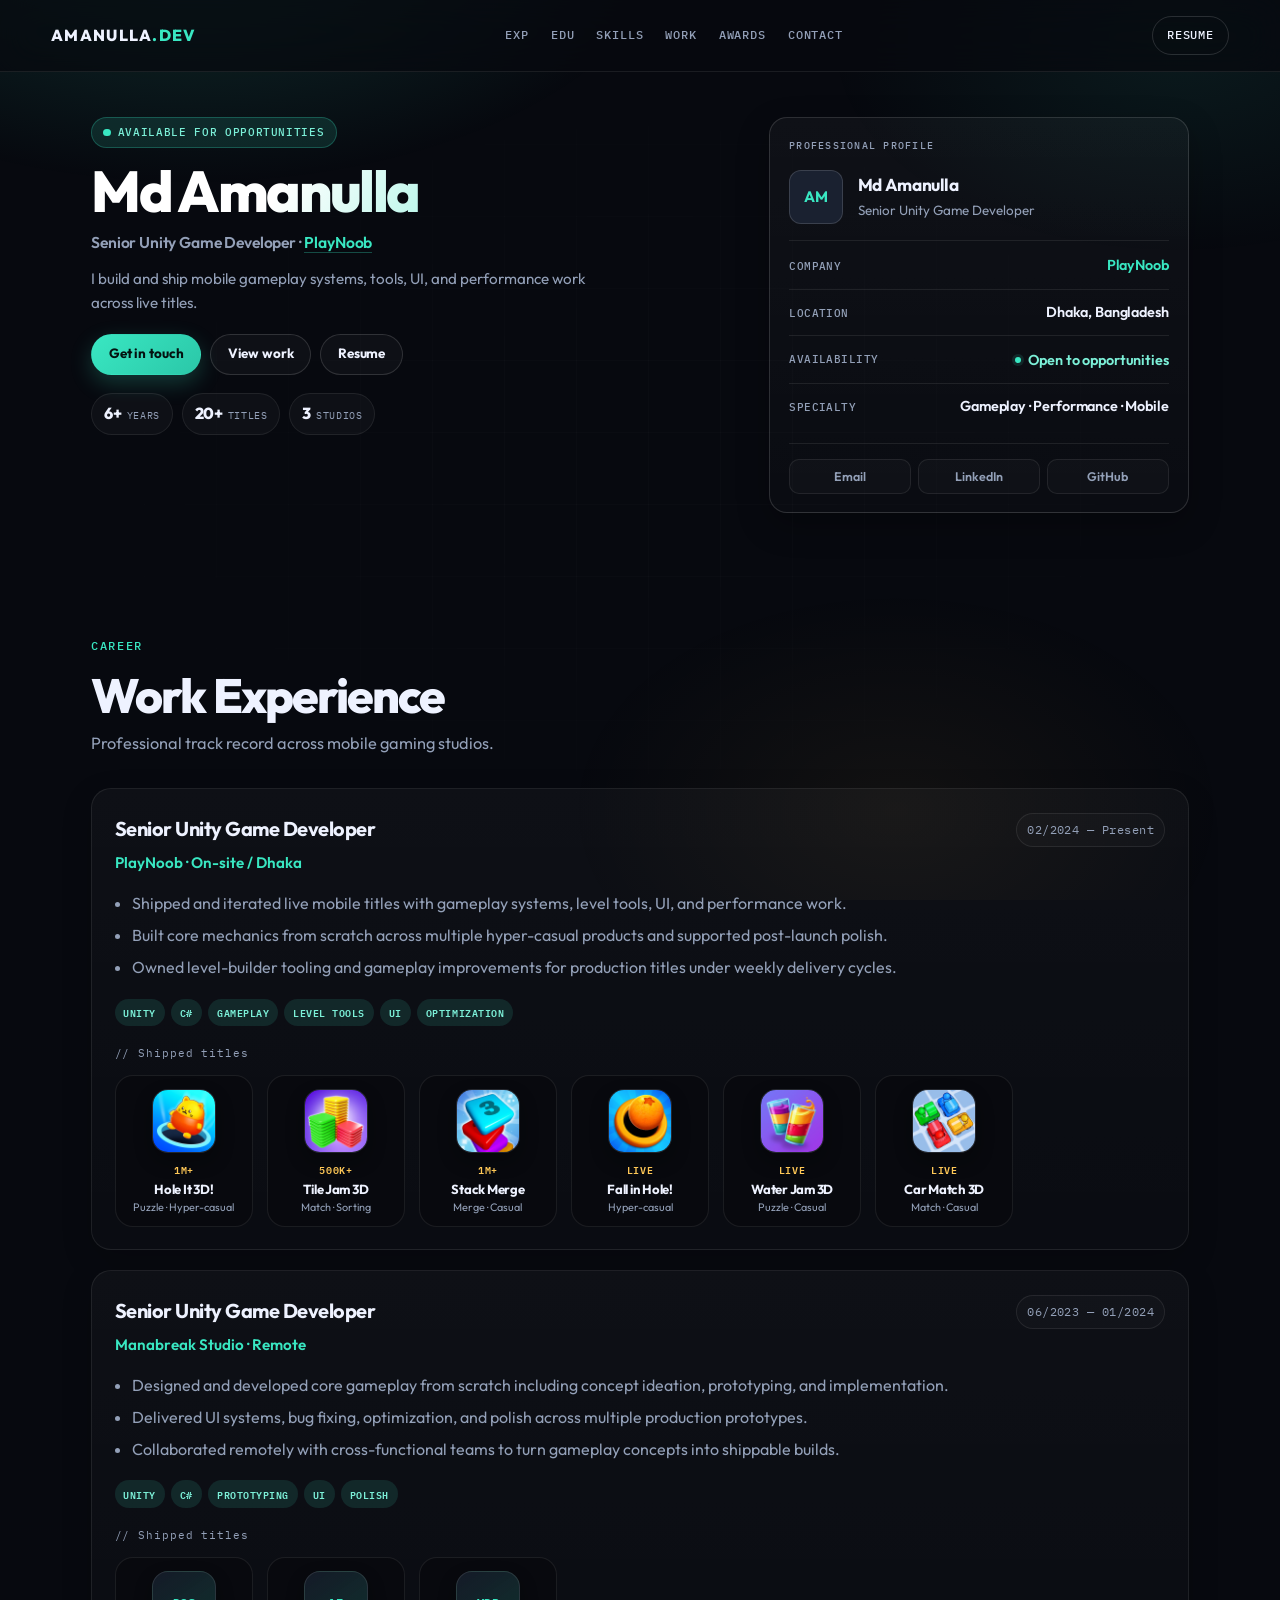
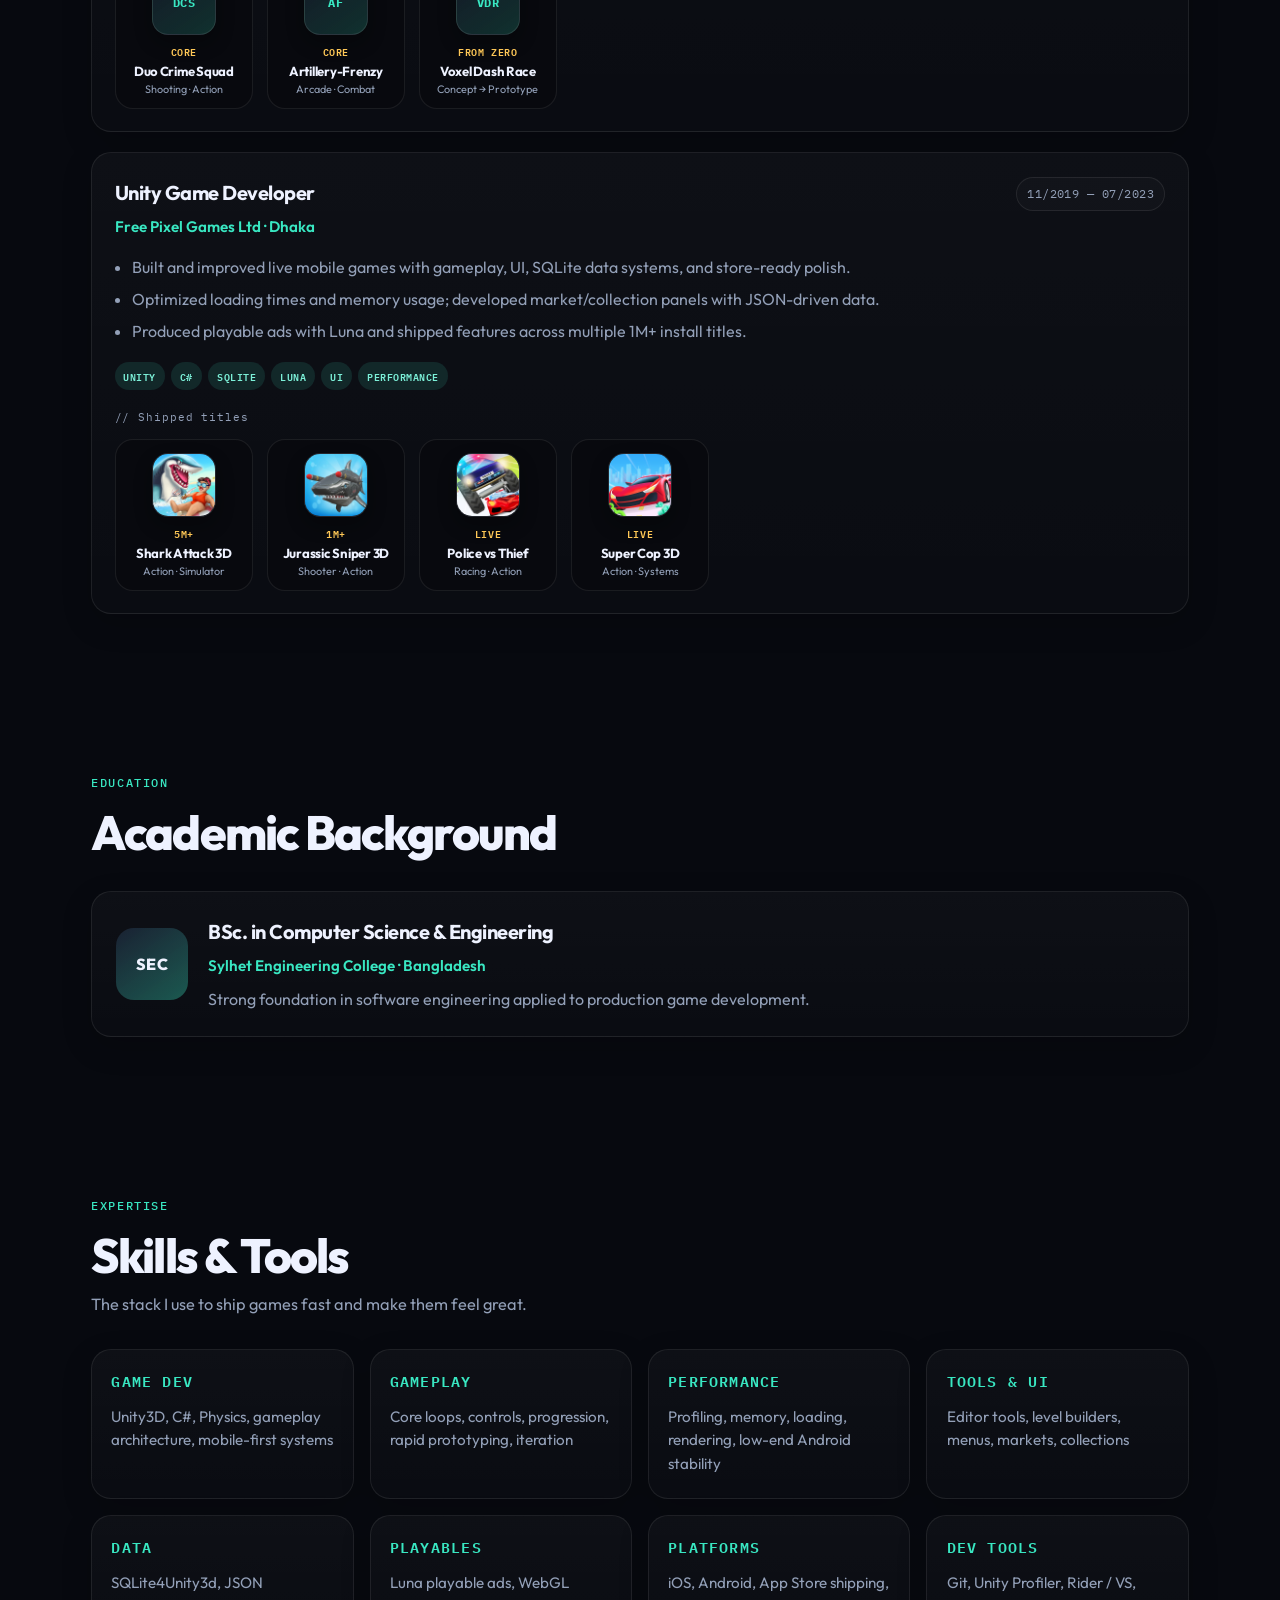
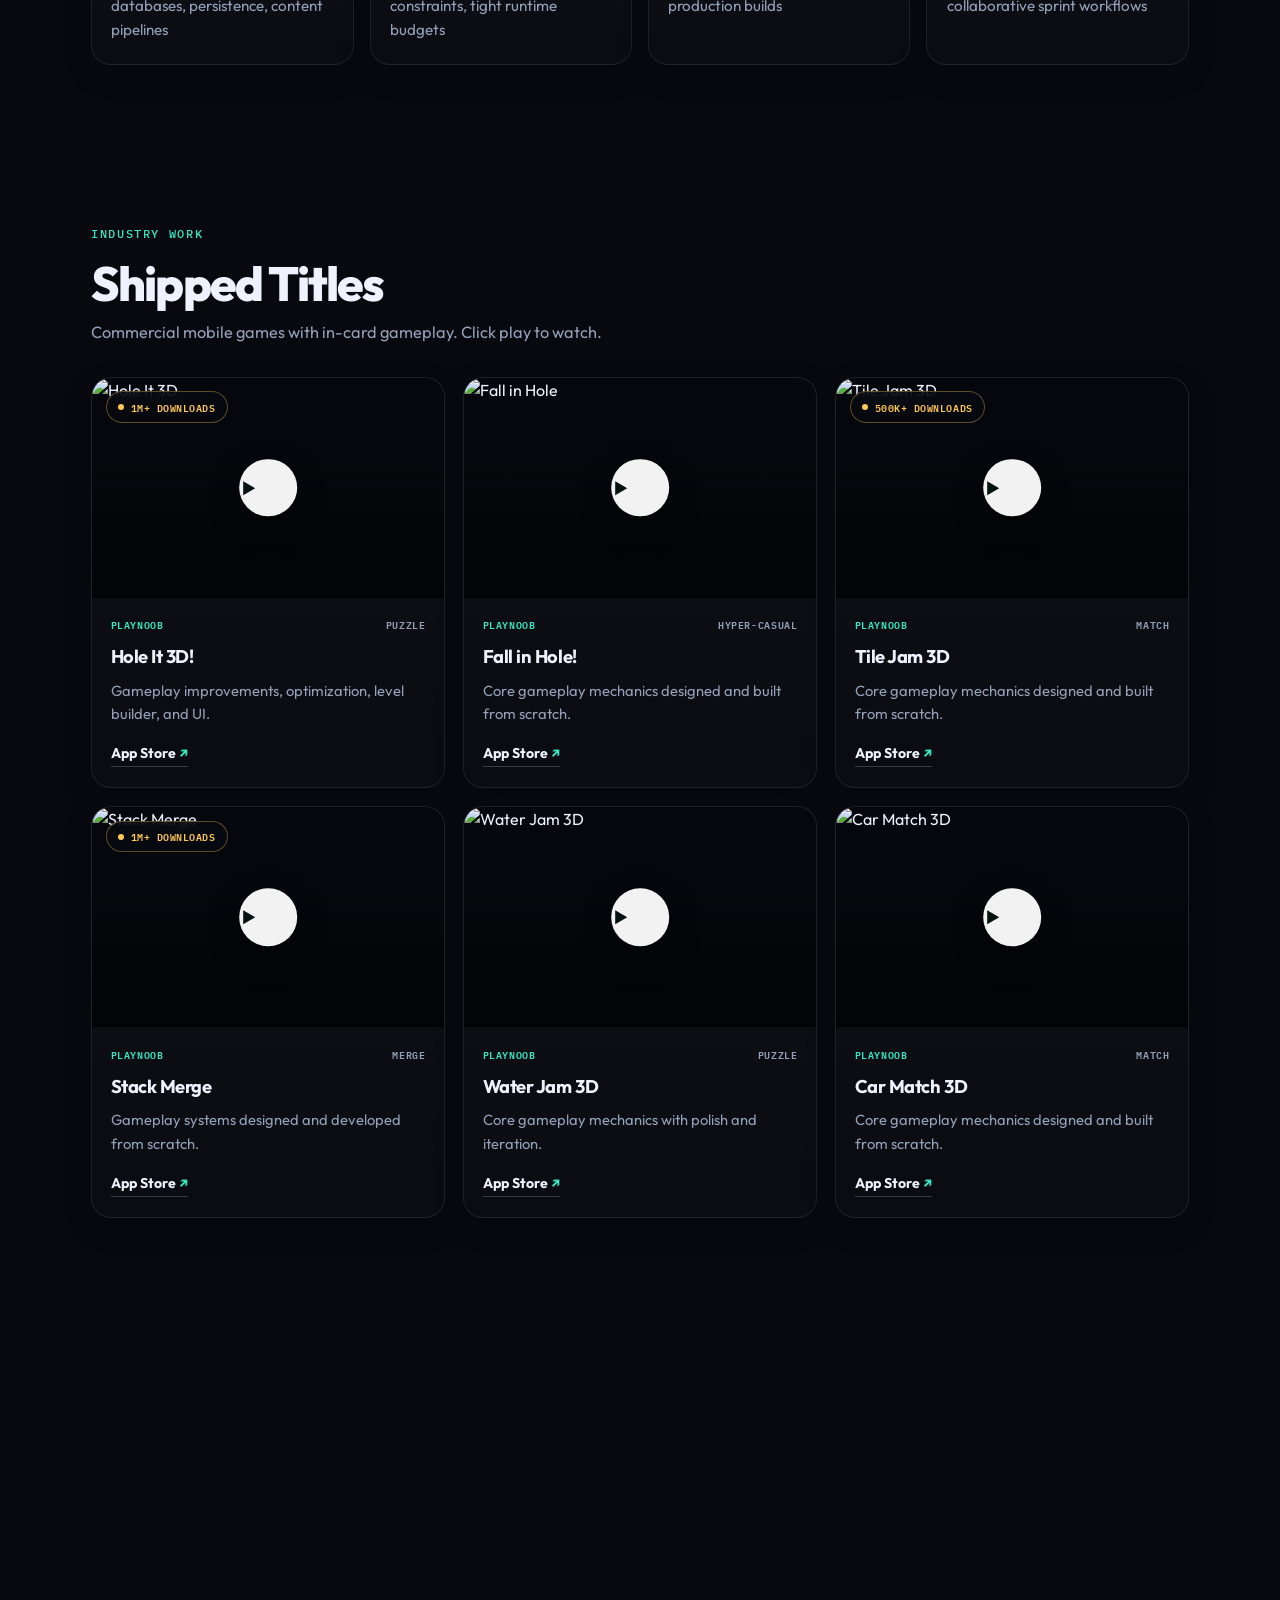
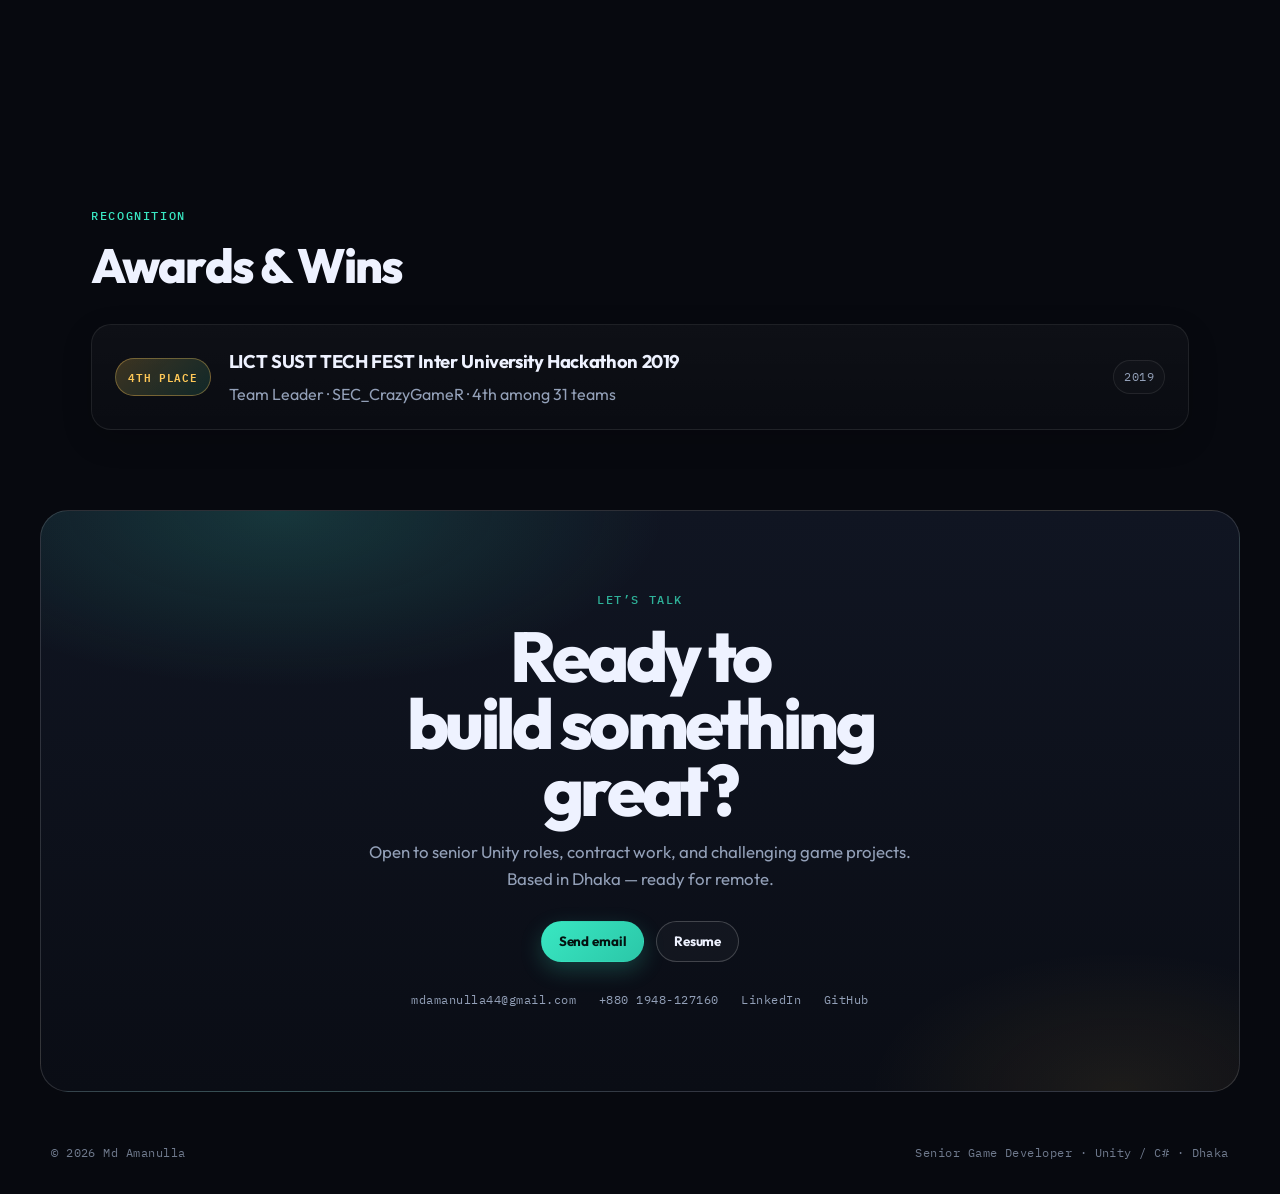
==== commit cb1ad6d9: "Update" ====
--- a/index.html
+++ b/index.html
@@ -41,48 +41,54 @@
   <main id="top">
     <section class="hero">
       <div class="hero-main">
-        <p class="status-pill"><span class="pulse"></span> Available for new opportunities</p>
-        <h1>
-          <span>MD</span>
-          <span>AMANULLA</span>
-        </h1>
-        <div class="role-row">
-          <span>Senior Game Developer</span>
-          <span>Unity Developer</span>
-          <span>Gameplay Systems</span>
-        </div>
-        <p class="lead">Passionate mobile game developer focused on building engaging gameplay systems and shipping high-quality experiences players love.</p>
+        <p class="status-pill"><span class="pulse"></span> Available for opportunities</p>
+        <h1>Md Amanulla</h1>
+        <p class="hero-title">Senior Unity Game Developer · <a href="https://play-noob.com/" target="_blank" rel="noopener">PlayNoob</a></p>
+        <p class="lead">I build and ship mobile gameplay systems, tools, UI, and performance work across live titles.</p>
         <div class="hero-actions">
           <a class="btn primary" href="mailto:mdamanulla44@gmail.com">Get in touch</a>
           <a class="btn ghost" href="#work">View work</a>
           <a class="btn ghost" href="https://drive.google.com/file/d/1D7ehYZx98PR3gXpWPNW29OIiCsJ5ZbO0/view?usp=share_link" target="_blank" rel="noopener">Resume</a>
         </div>
         <div class="hero-stats">
-          <div><strong>6+</strong><span>Years XP</span></div>
-          <div><strong>20+</strong><span>Shipped titles</span></div>
+          <div><strong>6+</strong><span>Years</span></div>
+          <div><strong>20+</strong><span>Titles</span></div>
           <div><strong>3</strong><span>Studios</span></div>
         </div>
       </div>
 
-      <aside class="profile-card reveal">
+      <aside class="profile-card">
+        <p class="profile-kicker">Professional profile</p>
         <div class="profile-top">
-          <div class="avatar">AM</div>
+          <div class="avatar" aria-hidden="true">AM</div>
           <div>
             <p class="profile-name">Md Amanulla</p>
             <p class="profile-role">Senior Unity Game Developer</p>
           </div>
         </div>
-        <div class="profile-bars">
-          <div class="bar"><span>Unity · C#</span><b>Core</b></div>
-          <div class="bar"><span>Gameplay Systems</span><b>Expert</b></div>
-          <div class="bar"><span>Mobile Shipping</span><b>Expert</b></div>
-          <div class="bar"><span>Performance</span><b>Strong</b></div>
-        </div>
-        <ul class="profile-meta">
-          <li><span>Studio</span><strong>PlayNoob</strong></li>
-          <li><span>Location</span><strong>Dhaka · Remote-ready</strong></li>
-          <li><span>Focus</span><strong>Hyper-casual · Systems</strong></li>
-        </ul>
+        <dl class="profile-meta">
+          <div>
+            <dt>Company</dt>
+            <dd><a href="https://play-noob.com/" target="_blank" rel="noopener">PlayNoob</a></dd>
+          </div>
+          <div>
+            <dt>Location</dt>
+            <dd>Dhaka, Bangladesh</dd>
+          </div>
+          <div>
+            <dt>Availability</dt>
+            <dd><span class="avail">Open to opportunities</span></dd>
+          </div>
+          <div>
+            <dt>Specialty</dt>
+            <dd>Gameplay · Performance · Mobile</dd>
+          </div>
+        </dl>
+        <div class="profile-footer">
+          <a href="mailto:mdamanulla44@gmail.com">Email</a>
+          <a href="https://www.linkedin.com/in/md-amanulla-377341a2/" target="_blank" rel="noopener">LinkedIn</a>
+          <a href="https://github.com/amanulla-47" target="_blank" rel="noopener">GitHub</a>
+        </div>
       </aside>
     </section>
 
--- a/style.css
+++ b/style.css
@@ -122,82 +122,72 @@
 .hero{
   max-width:1200px;
   margin:0 auto;
-  padding:clamp(3.5rem,8vh,5.5rem) clamp(1.1rem,4vw,3.5rem) 4rem;
-  display:grid;
-  grid-template-columns:1.15fr .85fr;
-  gap:2.5rem;
-  align-items:center;
+  padding:clamp(2.25rem,5vh,3.25rem) clamp(1.1rem,4vw,3.5rem) 2.75rem;
+  display:grid;
+  grid-template-columns:minmax(0,1.2fr) minmax(260px,.78fr);
+  gap:1.5rem 2rem;
+  align-items:stretch;
 }
 .status-pill{
-  display:inline-flex;align-items:center;gap:.55rem;
-  margin:0 0 1.4rem;
-  padding:.45rem .85rem;
+  display:inline-flex;align-items:center;gap:.45rem;
+  margin:0 0 .85rem;
+  padding:.35rem .7rem;
   border-radius:999px;
   border:1px solid rgba(57,231,194,.25);
   background:var(--accent-dim);
   color:var(--accent-2);
   font-family:var(--mono);
-  font-size:.72rem;
-  font-weight:500;
-  letter-spacing:.06em;
-  text-transform:uppercase;
-}
-.pulse{
-  width:.55rem;height:.55rem;border-radius:50%;
-  background:var(--accent);
-  box-shadow:0 0 0 0 rgba(57,231,194,.55);
-  animation:pulse 1.8s infinite;
-}
-@keyframes pulse{
-  70%{box-shadow:0 0 0 10px rgba(57,231,194,0)}
-  100%{box-shadow:0 0 0 0 rgba(57,231,194,0)}
-}
-.hero h1{
-  margin:0;
-  display:grid;
-  font-size:clamp(3.4rem,9vw,6.4rem);
-  font-weight:800;
-  line-height:.92;
-  letter-spacing:-.05em;
-}
-.hero h1 span:last-child{
-  background:linear-gradient(120deg,#fff 20%,var(--accent) 90%);
-  -webkit-background-clip:text;
-  background-clip:text;
-  color:transparent;
-}
-.role-row{
-  display:flex;flex-wrap:wrap;gap:.5rem;
-  margin:1.25rem 0 1.1rem;
-}
-.role-row span{
-  padding:.4rem .7rem;
-  border-radius:999px;
-  border:1px solid var(--line-strong);
-  background:rgba(255,255,255,.03);
-  font-family:var(--mono);
   font-size:.68rem;
   font-weight:500;
   letter-spacing:.06em;
   text-transform:uppercase;
-  color:var(--muted);
-}
+}
+.pulse{
+  width:.45rem;height:.45rem;border-radius:50%;
+  background:var(--accent);
+  box-shadow:0 0 0 0 rgba(57,231,194,.55);
+  animation:pulse 1.8s infinite;
+}
+@keyframes pulse{
+  70%{box-shadow:0 0 0 8px rgba(57,231,194,0)}
+  100%{box-shadow:0 0 0 0 rgba(57,231,194,0)}
+}
+.hero h1{
+  margin:0;
+  font-size:clamp(2.4rem,5.5vw,3.6rem);
+  font-weight:800;
+  line-height:1.05;
+  letter-spacing:-.045em;
+  background:linear-gradient(120deg,#fff 30%,var(--accent) 100%);
+  -webkit-background-clip:text;
+  background-clip:text;
+  color:transparent;
+}
+.hero-title{
+  margin:.55rem 0 .7rem;
+  font-size:.98rem;
+  font-weight:600;
+  color:var(--muted);
+  letter-spacing:-.01em;
+}
+.hero-title a{color:var(--accent);border-bottom:1px solid rgba(57,231,194,.3)}
+.hero-title a:hover{border-color:var(--accent)}
 .lead{
   margin:0;
-  max-width:34rem;
-  color:var(--muted);
-  font-size:1.05rem;
-  line-height:1.7;
+  max-width:32rem;
+  color:var(--muted);
+  font-size:.95rem;
+  line-height:1.6;
 }
 .hero-actions{
-  display:flex;flex-wrap:wrap;gap:.75rem;
-  margin:1.75rem 0 2rem;
+  display:flex;flex-wrap:wrap;gap:.55rem;
+  margin:1.15rem 0 1.15rem;
 }
 .btn{
   display:inline-flex;align-items:center;justify-content:center;
-  min-height:3rem;padding:0 1.2rem;
+  min-height:2.55rem;padding:0 1.05rem;
   border-radius:999px;
-  font-size:.9rem;font-weight:700;
+  font-size:.84rem;font-weight:700;
   letter-spacing:-.01em;
   border:1px solid transparent;
   transition:transform .2s ease,background .2s ease,border-color .2s ease,box-shadow .2s ease,color .2s ease;
@@ -205,9 +195,9 @@
 .btn.primary{
   background:linear-gradient(135deg,var(--accent),#2bc7a8);
   color:#041210;
-  box-shadow:0 10px 30px rgba(57,231,194,.25);
-}
-.btn.primary:hover{transform:translateY(-2px);box-shadow:0 14px 34px rgba(57,231,194,.35)}
+  box-shadow:0 8px 22px rgba(57,231,194,.22);
+}
+.btn.primary:hover{transform:translateY(-1px);box-shadow:0 12px 28px rgba(57,231,194,.32)}
 .btn.ghost{
   border-color:var(--line-strong);
   background:rgba(255,255,255,.03);
@@ -217,89 +207,159 @@
 .btn.ghost.light{border-color:rgba(255,255,255,.2)}
 
 .hero-stats{
-  display:grid;
-  grid-template-columns:repeat(3,minmax(0,1fr));
-  gap:1rem;
-  max-width:28rem;
+  display:flex;
+  flex-wrap:wrap;
+  gap:.55rem;
 }
 .hero-stats div{
-  padding:1rem 0 0;
-  border-top:1px solid var(--line);
+  display:flex;
+  align-items:baseline;
+  gap:.35rem;
+  padding:.45rem .75rem;
+  border-radius:999px;
+  border:1px solid var(--line);
+  background:rgba(255,255,255,.03);
 }
 .hero-stats strong{
-  display:block;
-  font-size:1.7rem;
+  font-size:1rem;
   font-weight:800;
-  letter-spacing:-.04em;
-  line-height:1;
-  margin-bottom:.35rem;
+  letter-spacing:-.03em;
+  color:var(--text);
 }
 .hero-stats span{
   font-family:var(--mono);
-  font-size:.68rem;
-  letter-spacing:.08em;
+  font-size:.62rem;
+  letter-spacing:.06em;
   text-transform:uppercase;
   color:var(--muted);
 }
 
 .profile-card{
   border:1px solid var(--line-strong);
-  border-radius:24px;
-  background:
-    linear-gradient(180deg,rgba(255,255,255,.04),transparent 30%),
-    linear-gradient(160deg,rgba(57,231,194,.08),transparent 45%),
-    var(--panel);
-  box-shadow:var(--shadow);
-  padding:1.4rem;
+  border-radius:18px;
+  background:linear-gradient(180deg,rgba(255,255,255,.035),rgba(255,255,255,.015));
+  box-shadow:0 12px 32px rgba(0,0,0,.28);
+  padding:1.2rem 1.2rem 1.1rem;
   overflow:hidden;
   position:relative;
-}
-.profile-card:before{
+  display:flex;
+  flex-direction:column;
+}
+.profile-kicker{
+  margin:0 0 1rem;
+  font-family:var(--mono);
+  font-size:.65rem;
+  font-weight:500;
+  letter-spacing:.12em;
+  text-transform:uppercase;
+  color:var(--muted);
+}
+.profile-top{
+  display:flex;
+  gap:.9rem;
+  align-items:center;
+  padding-bottom:1rem;
+  margin-bottom:.15rem;
+  border-bottom:1px solid var(--line);
+}
+.avatar{
+  width:54px;height:54px;border-radius:12px;
+  display:grid;place-items:center;
+  background:#1a2130;
+  border:1px solid var(--line-strong);
+  color:var(--accent);
+  font-weight:700;
+  font-size:.95rem;
+  letter-spacing:.04em;
+  flex-shrink:0;
+}
+.profile-name{
+  margin:0;
+  font-size:1.08rem;
+  font-weight:700;
+  letter-spacing:-.02em;
+  line-height:1.2;
+}
+.profile-role{
+  margin:.3rem 0 0;
+  color:var(--muted);
+  font-size:.84rem;
+  line-height:1.35;
+}
+.profile-meta{
+  margin:0;
+  padding:0;
+  display:grid;
+}
+.profile-meta>div{
+  display:grid;
+  grid-template-columns:96px 1fr;
+  gap:.75rem;
+  align-items:baseline;
+  padding:.7rem 0;
+  border-bottom:1px solid var(--line);
+}
+.profile-meta>div:last-child{border-bottom:0}
+.profile-meta dt{
+  margin:0;
+  font-family:var(--mono);
+  font-size:.68rem;
+  font-weight:500;
+  letter-spacing:.04em;
+  text-transform:uppercase;
+  color:var(--muted);
+}
+.profile-meta dd{
+  margin:0;
+  font-size:.9rem;
+  font-weight:600;
+  letter-spacing:-.01em;
+  text-align:right;
+  color:var(--text);
+}
+.profile-meta dd a{
+  color:var(--accent);
+  border-bottom:1px solid transparent;
+}
+.profile-meta dd a:hover{border-color:rgba(57,231,194,.45)}
+.avail{
+  display:inline-flex;
+  align-items:center;
+  gap:.4rem;
+  color:var(--accent-2);
+}
+.avail:before{
   content:"";
-  position:absolute;inset:auto -20% -30% auto;
-  width:220px;height:220px;
-  background:radial-gradient(circle,rgba(57,231,194,.2),transparent 65%);
-  pointer-events:none;
-}
-.profile-top{display:flex;gap:1rem;align-items:center;margin-bottom:1.25rem}
-.avatar{
-  width:64px;height:64px;border-radius:18px;
-  display:grid;place-items:center;
-  background:linear-gradient(145deg,#1b2435,var(--accent));
-  color:#041210;
-  font-weight:800;
-  font-size:1.2rem;
-  letter-spacing:-.04em;
-  box-shadow:0 10px 24px rgba(57,231,194,.25);
-}
-.profile-name{margin:0;font-size:1.15rem;font-weight:700;letter-spacing:-.02em}
-.profile-role{margin:.2rem 0 0;color:var(--muted);font-size:.9rem}
-.profile-bars{display:grid;gap:.65rem;margin-bottom:1.2rem}
-.bar{
-  display:flex;justify-content:space-between;gap:1rem;align-items:center;
-  padding:.75rem .9rem;
-  border-radius:14px;
-  background:rgba(255,255,255,.03);
+  width:.4rem;height:.4rem;border-radius:50%;
+  background:var(--accent);
+  box-shadow:0 0 0 3px var(--accent-dim);
+}
+.profile-footer{
+  display:grid;
+  grid-template-columns:repeat(3,1fr);
+  gap:.45rem;
+  margin-top:.85rem;
+  padding-top:.95rem;
+  border-top:1px solid var(--line);
+}
+.profile-footer a{
+  display:inline-flex;
+  align-items:center;
+  justify-content:center;
+  min-height:2.2rem;
+  border-radius:10px;
   border:1px solid var(--line);
-}
-.bar span{font-size:.9rem;font-weight:600}
-.bar b{
-  font-family:var(--mono);
-  font-size:.65rem;
+  background:rgba(255,255,255,.025);
+  font-size:.78rem;
   font-weight:600;
-  letter-spacing:.08em;
-  text-transform:uppercase;
-  color:var(--accent);
-}
-.profile-meta{list-style:none;margin:0;padding:0;display:grid;gap:.7rem}
-.profile-meta li{
-  display:flex;justify-content:space-between;gap:1rem;
-  padding-top:.7rem;
-  border-top:1px solid var(--line);
-  font-size:.9rem;
-}
-.profile-meta span{color:var(--muted)}
-.profile-meta strong{font-weight:700;text-align:right}
+  color:var(--muted);
+  transition:color .2s ease,border-color .2s ease,background .2s ease;
+}
+.profile-footer a:hover{
+  color:var(--text);
+  border-color:rgba(57,231,194,.35);
+  background:rgba(57,231,194,.08);
+}
 
 .section{
   max-width:1200px;
@@ -668,7 +728,7 @@
 }
 
 @media(max-width:980px){
-  .hero{grid-template-columns:1fr;gap:2rem}
+  .hero{grid-template-columns:1fr;gap:1.25rem}
   .skills-grid{grid-template-columns:repeat(2,minmax(0,1fr))}
   .work-grid{grid-template-columns:repeat(2,minmax(0,1fr))}
   .award-card{grid-template-columns:1fr;gap:.85rem}
@@ -677,7 +737,6 @@
 @media(max-width:760px){
   .nav nav,.nav-resume{display:none}
   .nav-toggle{display:inline-block}
-  .hero-stats{max-width:none}
   .skills-grid,.work-grid{grid-template-columns:1fr}
   .exp-head{flex-direction:column}
   .edu-card{grid-template-columns:1fr}
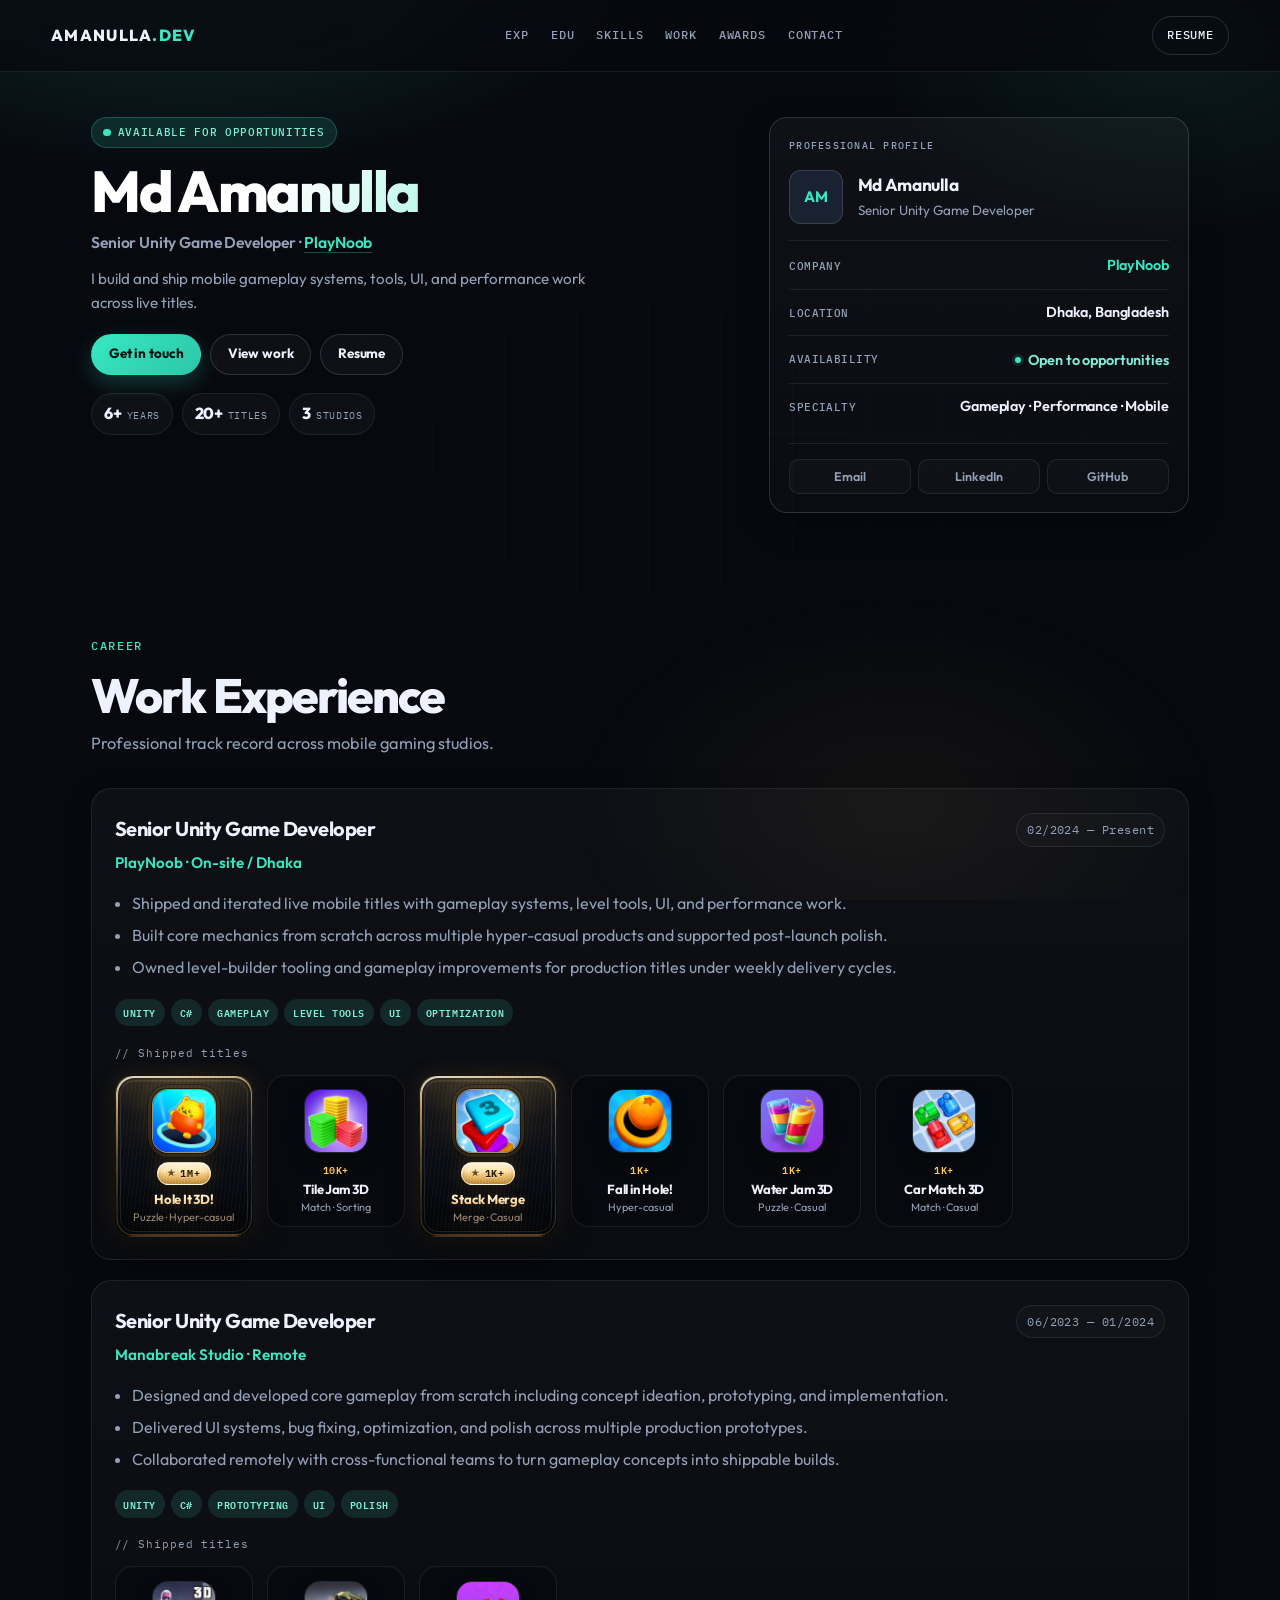
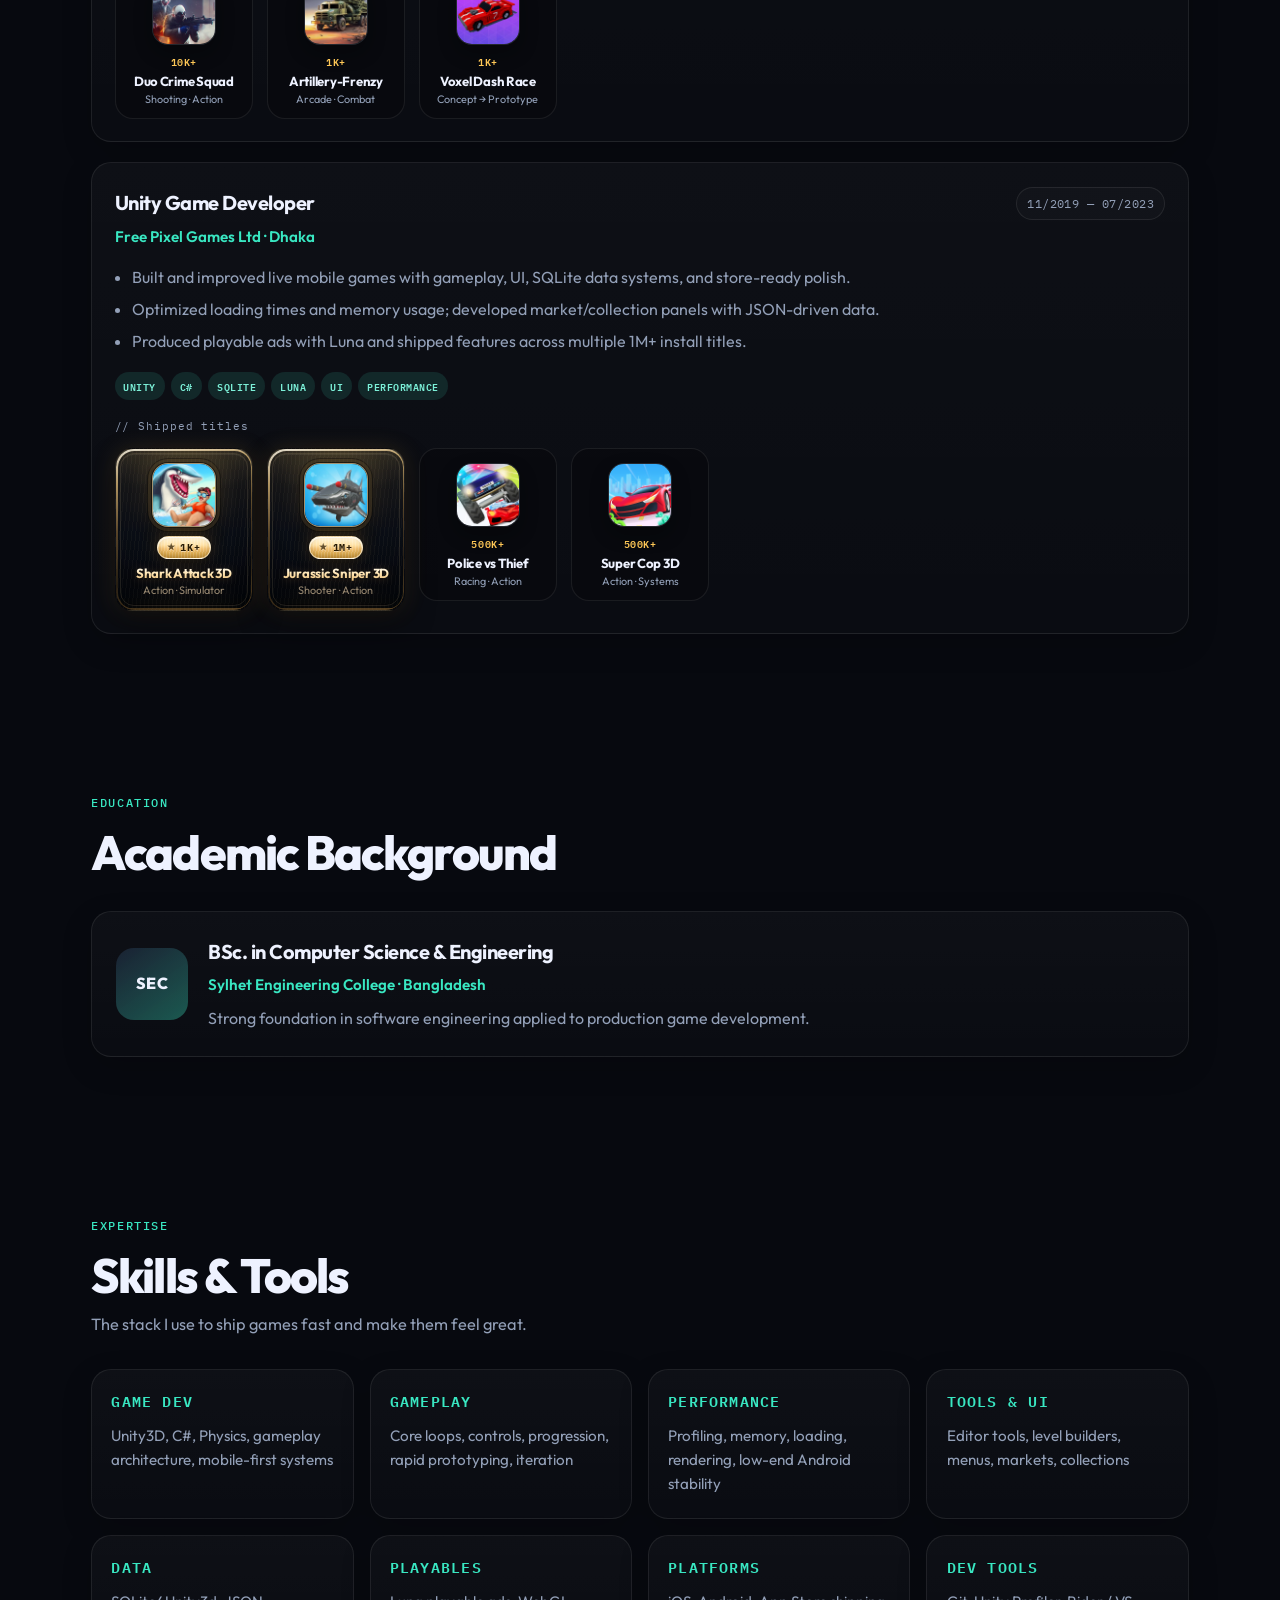
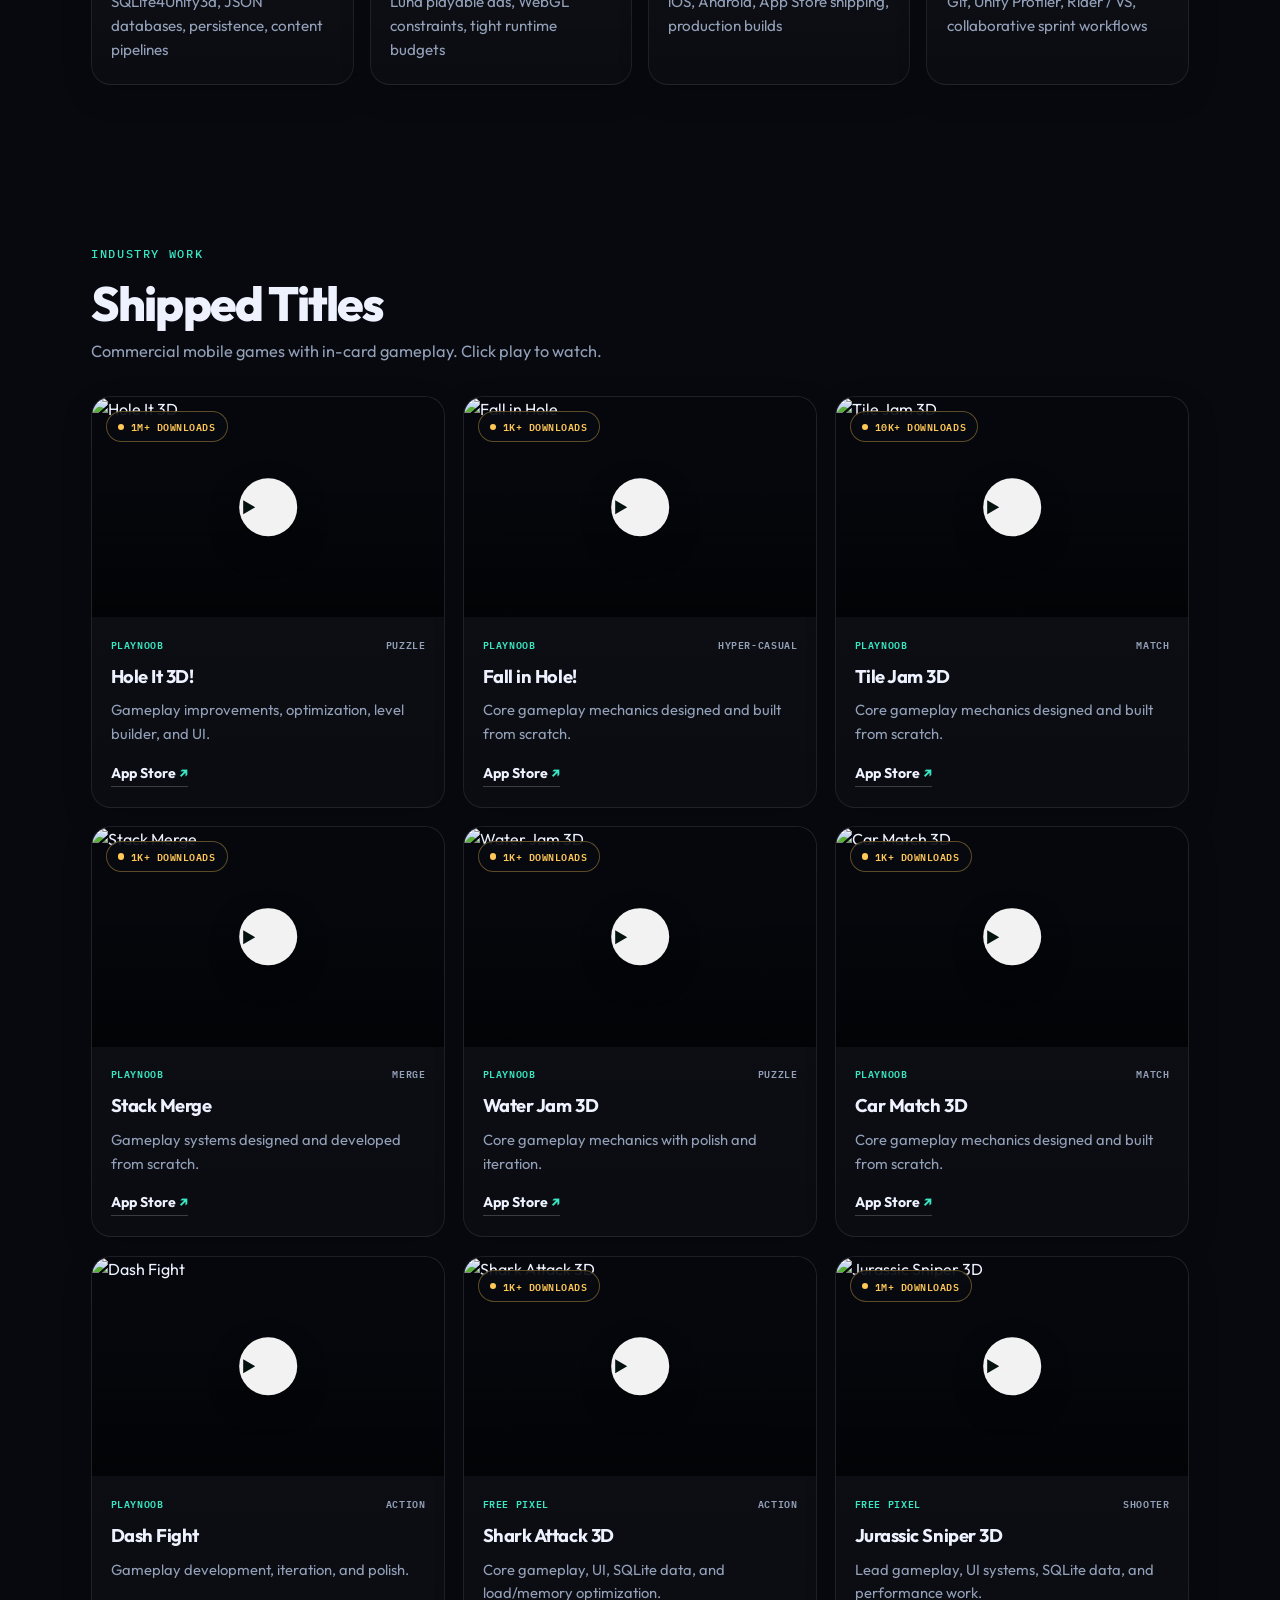
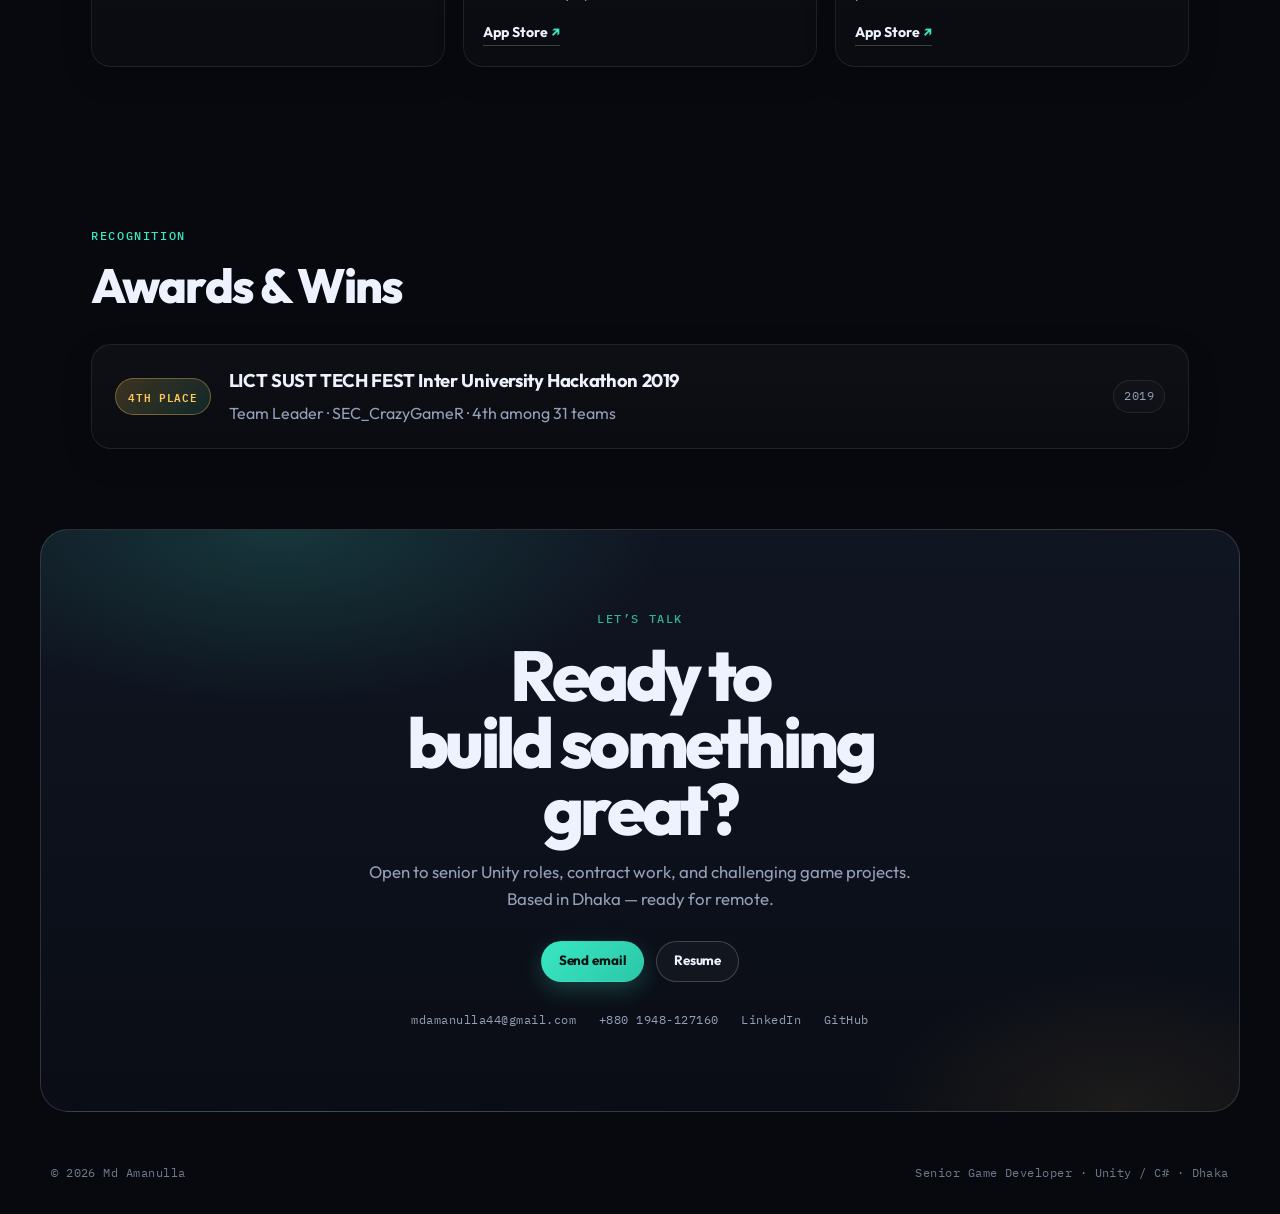
==== commit 3d9cb9bb: "Update" ====
--- a/index.html
+++ b/index.html
@@ -119,37 +119,37 @@
           <div class="shipped">
             <p class="shipped-label">// Shipped titles</p>
             <div class="shipped-grid">
-              <a class="ship-item" href="https://apps.apple.com/vn/app/hole-it-3d/id6740699102" target="_blank" rel="noopener" aria-label="Hole It 3D on the App Store">
+              <a class="ship-item hit" data-game="holeIt3d" href="https://apps.apple.com/vn/app/hole-it-3d/id6740699102" target="_blank" rel="noopener" aria-label="Hole It 3D on the App Store">
                 <img class="game-icon" src="assets/icons/hole-it-3d.jpg" alt="" width="120" height="120" loading="lazy">
                 <span class="dl">1M+</span>
                 <strong>Hole It 3D!</strong>
                 <em>Puzzle · Hyper-casual</em>
               </a>
-              <a class="ship-item" href="https://apps.apple.com/us/app/tile-jam-3d/id6480384280" target="_blank" rel="noopener" aria-label="Tile Jam 3D on the App Store">
+              <a class="ship-item" data-game="tileJam3d" href="https://apps.apple.com/us/app/tile-jam-3d/id6480384280" target="_blank" rel="noopener" aria-label="Tile Jam 3D on the App Store">
                 <img class="game-icon" src="assets/icons/tile-jam-3d.jpg" alt="" width="120" height="120" loading="lazy">
                 <span class="dl">500K+</span>
                 <strong>Tile Jam 3D</strong>
                 <em>Match · Sorting</em>
               </a>
-              <a class="ship-item" href="https://apps.apple.com/us/app/stack-merge/id6478578678" target="_blank" rel="noopener" aria-label="Stack Merge on the App Store">
+              <a class="ship-item hit" data-game="stackMerge" href="https://apps.apple.com/us/app/stack-merge/id6478578678" target="_blank" rel="noopener" aria-label="Stack Merge on the App Store">
                 <img class="game-icon" src="assets/icons/stack-merge.jpg" alt="" width="120" height="120" loading="lazy">
                 <span class="dl">1M+</span>
                 <strong>Stack Merge</strong>
                 <em>Merge · Casual</em>
               </a>
-              <a class="ship-item" href="https://apps.apple.com/vn/app/fall-in-hole/id6752026800" target="_blank" rel="noopener" aria-label="Fall in Hole on the App Store">
+              <a class="ship-item" data-game="fallInHole" href="https://apps.apple.com/vn/app/fall-in-hole/id6752026800" target="_blank" rel="noopener" aria-label="Fall in Hole on the App Store">
                 <img class="game-icon" src="assets/icons/fall-in-hole.jpg" alt="" width="120" height="120" loading="lazy">
                 <span class="dl">Live</span>
                 <strong>Fall in Hole!</strong>
                 <em>Hyper-casual</em>
               </a>
-              <a class="ship-item" href="https://apps.apple.com/us/app/water-jam/id6605929829" target="_blank" rel="noopener" aria-label="Water Jam on the App Store">
+              <a class="ship-item" data-game="waterJam3d" href="https://apps.apple.com/us/app/water-jam/id6605929829" target="_blank" rel="noopener" aria-label="Water Jam on the App Store">
                 <img class="game-icon" src="assets/icons/water-jam.jpg" alt="" width="120" height="120" loading="lazy">
                 <span class="dl">Live</span>
                 <strong>Water Jam 3D</strong>
                 <em>Puzzle · Casual</em>
               </a>
-              <a class="ship-item" href="https://apps.apple.com/us/app/car-match-3d/id6738652189" target="_blank" rel="noopener" aria-label="Car Match 3D on the App Store">
+              <a class="ship-item" data-game="carMatch3d" href="https://apps.apple.com/us/app/car-match-3d/id6738652189" target="_blank" rel="noopener" aria-label="Car Match 3D on the App Store">
                 <img class="game-icon" src="assets/icons/car-match-3d.jpg" alt="" width="120" height="120" loading="lazy">
                 <span class="dl">Live</span>
                 <strong>Car Match 3D</strong>
@@ -178,24 +178,24 @@
           <div class="shipped">
             <p class="shipped-label">// Shipped titles</p>
             <div class="shipped-grid">
-              <div class="ship-item static">
-                <div class="game-icon placeholder">DCS</div>
+              <a class="ship-item" data-game="duoCrimeSquad" href="https://play.google.com/store/apps/details?id=com.manabreak.duocrimesquad" target="_blank" rel="noopener" aria-label="Duo Crime Squad on Google Play">
+                <img class="game-icon" src="assets/icons/duo-crime-squad.jpg" alt="" width="120" height="120" loading="lazy">
                 <span class="dl">Core</span>
                 <strong>Duo Crime Squad</strong>
                 <em>Shooting · Action</em>
-              </div>
-              <div class="ship-item static">
-                <div class="game-icon placeholder">AF</div>
+              </a>
+              <a class="ship-item" data-game="artilleryFrenzy" href="https://play.google.com/store/apps/details?id=com.manabreak.artilleryfrenzy" target="_blank" rel="noopener" aria-label="Artillery-Frenzy on Google Play">
+                <img class="game-icon" src="assets/icons/artillery-frenzy.jpg" alt="" width="120" height="120" loading="lazy">
                 <span class="dl">Core</span>
                 <strong>Artillery-Frenzy</strong>
                 <em>Arcade · Combat</em>
-              </div>
-              <div class="ship-item static">
-                <div class="game-icon placeholder">VDR</div>
+              </a>
+              <a class="ship-item" data-game="voxelDashRace" href="https://www.youtube.com/watch?v=b5Gg35wp_OE&t=3s" target="_blank" rel="noopener" aria-label="Voxel Dash Race on YouTube">
+                <img class="game-icon" src="assets/icons/voxel-dash-race.jpg" alt="" width="120" height="120" loading="lazy">
                 <span class="dl">From zero</span>
                 <strong>Voxel Dash Race</strong>
                 <em>Concept → Prototype</em>
-              </div>
+              </a>
             </div>
           </div>
         </article>
@@ -219,25 +219,25 @@
           <div class="shipped">
             <p class="shipped-label">// Shipped titles</p>
             <div class="shipped-grid">
-              <a class="ship-item" href="https://apps.apple.com/us/app/shark-attack-simulator-games/id1489941954" target="_blank" rel="noopener" aria-label="Shark Attack 3D on the App Store">
+              <a class="ship-item hit" data-game="sharkAttack3d" href="https://apps.apple.com/us/app/shark-attack-simulator-games/id1489941954" target="_blank" rel="noopener" aria-label="Shark Attack 3D on the App Store">
                 <img class="game-icon" src="assets/icons/shark-attack-3d.jpg" alt="" width="120" height="120" loading="lazy">
                 <span class="dl">5M+</span>
                 <strong>Shark Attack 3D</strong>
                 <em>Action · Simulator</em>
               </a>
-              <a class="ship-item" href="https://apps.apple.com/us/app/jurassic-sniper-3d/id1535441769" target="_blank" rel="noopener" aria-label="Jurassic Sniper 3D on the App Store">
+              <a class="ship-item hit" data-game="jurassicSniper3d" href="https://apps.apple.com/us/app/jurassic-sniper-3d/id1535441769" target="_blank" rel="noopener" aria-label="Jurassic Sniper 3D on the App Store">
                 <img class="game-icon" src="assets/icons/jurassic-sniper-3d.jpg" alt="" width="120" height="120" loading="lazy">
                 <span class="dl">1M+</span>
                 <strong>Jurassic Sniper 3D</strong>
                 <em>Shooter · Action</em>
               </a>
-              <a class="ship-item" href="https://apps.apple.com/us/app/police-vs-thief-3d-car-race/id1542502766" target="_blank" rel="noopener" aria-label="Police vs Thief on the App Store">
+              <a class="ship-item" data-game="policeVsThief" href="https://apps.apple.com/us/app/police-vs-thief-3d-car-race/id1542502766" target="_blank" rel="noopener" aria-label="Police vs Thief on the App Store">
                 <img class="game-icon" src="assets/icons/police-vs-thief.jpg" alt="" width="120" height="120" loading="lazy">
                 <span class="dl">Live</span>
                 <strong>Police vs Thief</strong>
                 <em>Racing · Action</em>
               </a>
-              <a class="ship-item" href="https://apps.apple.com/us/app/super-cop-3d/id1484654087" target="_blank" rel="noopener" aria-label="Super Cop 3D on the App Store">
+              <a class="ship-item" data-game="superCop3d" href="https://apps.apple.com/us/app/super-cop-3d/id1484654087" target="_blank" rel="noopener" aria-label="Super Cop 3D on the App Store">
                 <img class="game-icon" src="assets/icons/super-cop-3d.jpg" alt="" width="120" height="120" loading="lazy">
                 <span class="dl">Live</span>
                 <strong>Super Cop 3D</strong>
@@ -289,7 +289,7 @@
         <p>Commercial mobile games with in-card gameplay. Click play to watch.</p>
       </div>
       <div class="work-grid">
-        <article class="work-card reveal">
+        <article class="work-card reveal" id="work-holeIt3d" data-game="holeIt3d">
           <div class="video-card" data-video="HG1sT4EAWOY">
             <img class="video-thumb" src="https://img.youtube.com/vi/HG1sT4EAWOY/hqdefault.jpg" alt="Hole It 3D" loading="lazy">
             <span class="stat-badge">1M+ downloads</span>
@@ -303,7 +303,7 @@
           </div>
         </article>
 
-        <article class="work-card reveal">
+        <article class="work-card reveal" id="work-fallInHole" data-game="fallInHole">
           <div class="video-card" data-video="Edc83P7kTvA">
             <img class="video-thumb" src="https://img.youtube.com/vi/Edc83P7kTvA/hqdefault.jpg" alt="Fall in Hole" loading="lazy">
             <button type="button" class="play-btn" aria-label="Play Fall in Hole"><span></span></button>
@@ -316,7 +316,7 @@
           </div>
         </article>
 
-        <article class="work-card reveal">
+        <article class="work-card reveal" id="work-tileJam3d" data-game="tileJam3d">
           <div class="video-card" data-video="txyOPd8rXco">
             <img class="video-thumb" src="https://img.youtube.com/vi/txyOPd8rXco/hqdefault.jpg" alt="Tile Jam 3D" loading="lazy">
             <span class="stat-badge">500K+ downloads</span>
@@ -330,7 +330,7 @@
           </div>
         </article>
 
-        <article class="work-card reveal">
+        <article class="work-card reveal" id="work-stackMerge" data-game="stackMerge">
           <div class="video-card" data-video="1FtWhm8w-ns">
             <img class="video-thumb" src="https://img.youtube.com/vi/1FtWhm8w-ns/hqdefault.jpg" alt="Stack Merge" loading="lazy">
             <span class="stat-badge">1M+ downloads</span>
@@ -344,7 +344,7 @@
           </div>
         </article>
 
-        <article class="work-card reveal">
+        <article class="work-card reveal" id="work-waterJam3d" data-game="waterJam3d">
           <div class="video-card" data-video="eKQ-DSdAGeQ">
             <img class="video-thumb" src="https://img.youtube.com/vi/eKQ-DSdAGeQ/hqdefault.jpg" alt="Water Jam 3D" loading="lazy">
             <button type="button" class="play-btn" aria-label="Play Water Jam 3D"><span></span></button>
@@ -357,7 +357,7 @@
           </div>
         </article>
 
-        <article class="work-card reveal">
+        <article class="work-card reveal" id="work-carMatch3d" data-game="carMatch3d">
           <div class="video-card" data-video="0i3nJHRJL4A">
             <img class="video-thumb" src="https://img.youtube.com/vi/0i3nJHRJL4A/hqdefault.jpg" alt="Car Match 3D" loading="lazy">
             <button type="button" class="play-btn" aria-label="Play Car Match 3D"><span></span></button>
@@ -370,7 +370,7 @@
           </div>
         </article>
 
-        <article class="work-card reveal">
+        <article class="work-card reveal" id="work-dashFight" data-game="dashFight">
           <div class="video-card" data-video="mqnNkWRYDdc">
             <img class="video-thumb" src="https://img.youtube.com/vi/mqnNkWRYDdc/hqdefault.jpg" alt="Dash Fight" loading="lazy">
             <button type="button" class="play-btn" aria-label="Play Dash Fight"><span></span></button>
@@ -382,7 +382,7 @@
           </div>
         </article>
 
-        <article class="work-card reveal">
+        <article class="work-card reveal" id="work-sharkAttack3d" data-game="sharkAttack3d">
           <div class="video-card" data-video="8qV3oALv3uU">
             <img class="video-thumb" src="https://img.youtube.com/vi/8qV3oALv3uU/hqdefault.jpg" alt="Shark Attack 3D" loading="lazy">
             <span class="stat-badge">5M+ downloads</span>
@@ -396,7 +396,7 @@
           </div>
         </article>
 
-        <article class="work-card reveal">
+        <article class="work-card reveal" id="work-jurassicSniper3d" data-game="jurassicSniper3d">
           <div class="video-card" data-video="OHmhPAWJg6c">
             <img class="video-thumb" src="https://img.youtube.com/vi/OHmhPAWJg6c/hqdefault.jpg" alt="Jurassic Sniper 3D" loading="lazy">
             <span class="stat-badge">1M+ downloads</span>
@@ -449,6 +449,7 @@
     <span>Senior Game Developer · Unity / C# · Dhaka</span>
   </footer>
 
+  <script src="config.js"></script>
   <script src="script.js"></script>
 </body>
 </html>
--- a/style.css
+++ b/style.css
@@ -454,6 +454,7 @@
   gap:.85rem;
 }
 .ship-item{
+  position:relative;
   display:flex;
   flex-direction:column;
   align-items:center;
@@ -516,6 +517,153 @@
   line-height:1.3;
 }
 
+/* 1M+ installs get the premium treatment */
+.ship-item.hit{
+  border-color:transparent;
+  background:
+    /* spotlight behind the icon */
+    radial-gradient(58px 40px at 50% 30%,rgba(255,206,124,.16),transparent 72%),
+    /* brushed metal striations */
+    repeating-linear-gradient(96deg,
+      rgba(255,232,190,.035) 0 1px,transparent 1px 4px),
+    radial-gradient(150px 96px at 50% -16%,rgba(255,209,110,.2),transparent 72%),
+    radial-gradient(120px 90px at 50% 118%,rgba(255,168,60,.1),transparent 70%),
+    linear-gradient(180deg,rgba(255,214,132,.1),rgba(13,17,26,.72) 52%,rgba(4,6,10,.84));
+  box-shadow:
+    inset 0 1px 0 rgba(255,244,220,.24),
+    inset 0 -24px 36px rgba(0,0,0,.32),
+    0 14px 30px rgba(0,0,0,.36),
+    0 0 24px rgba(255,190,70,.12);
+  transition:transform .4s cubic-bezier(.2,.75,.2,1),box-shadow .4s ease,background .4s ease;
+  animation:hit-glow 6s ease-in-out infinite;
+}
+/* brushed-gold hairline frame, brightest along the top edge */
+.ship-item.hit::before{
+  content:"";
+  position:absolute;
+  inset:0;
+  border-radius:inherit;
+  padding:1.5px;
+  background:linear-gradient(168deg,
+    rgba(255,250,236,1) 0%,
+    rgba(255,214,138,.78) 18%,
+    rgba(214,158,74,.45) 44%,
+    rgba(138,98,42,.3) 72%,
+    rgba(206,152,72,.5) 100%);
+  -webkit-mask:linear-gradient(#000 0 0) content-box,linear-gradient(#000 0 0);
+  -webkit-mask-composite:xor;
+  mask:linear-gradient(#000 0 0) content-box,linear-gradient(#000 0 0);
+  mask-composite:exclude;
+  transition:opacity .4s ease;
+  opacity:.85;
+  pointer-events:none;
+}
+/* inner engraved rim, for a double-framed plaque feel */
+.ship-item.hit::after{
+  content:"";
+  position:absolute;
+  inset:4px;
+  border-radius:14px;
+  border:1px solid rgba(255,222,170,.11);
+  box-shadow:
+    inset 0 1px 0 rgba(255,242,214,.07),
+    inset 0 -1px 0 rgba(0,0,0,.4);
+  pointer-events:none;
+}
+a.ship-item.hit:hover{
+  animation:none;
+  transform:translateY(-6px) scale(1.02);
+  background:
+    radial-gradient(62px 44px at 50% 30%,rgba(255,206,124,.24),transparent 72%),
+    repeating-linear-gradient(96deg,
+      rgba(255,232,190,.05) 0 1px,transparent 1px 4px),
+    radial-gradient(160px 105px at 50% -16%,rgba(255,209,110,.3),transparent 72%),
+    radial-gradient(130px 95px at 50% 118%,rgba(255,168,60,.15),transparent 70%),
+    linear-gradient(180deg,rgba(255,214,132,.16),rgba(15,20,30,.68) 52%,rgba(4,6,10,.82));
+  box-shadow:
+    inset 0 1px 0 rgba(255,244,220,.34),
+    inset 0 -24px 36px rgba(0,0,0,.3),
+    0 24px 46px rgba(0,0,0,.44),
+    0 0 38px rgba(255,190,70,.24);
+}
+a.ship-item.hit:hover::before{opacity:1}
+a.ship-item.hit:hover::after{border-color:rgba(255,226,178,.18)}
+/* icon sits in a coin-style bezel */
+.ship-item.hit .game-icon{
+  border-color:rgba(255,226,170,.62);
+  box-shadow:
+    0 0 0 1px rgba(0,0,0,.5),
+    0 0 0 4px rgba(255,206,120,.12),
+    0 0 0 5px rgba(0,0,0,.35),
+    0 14px 26px rgba(0,0,0,.5),
+    0 0 24px rgba(255,190,70,.18);
+  transition:transform .4s cubic-bezier(.2,.75,.2,1),box-shadow .4s ease;
+}
+a.ship-item.hit:hover .game-icon{
+  transform:scale(1.06) translateY(-2px);
+  box-shadow:
+    0 0 0 1px rgba(0,0,0,.5),
+    0 0 0 4px rgba(255,206,120,.2),
+    0 0 0 5px rgba(0,0,0,.35),
+    0 18px 30px rgba(0,0,0,.55),
+    0 0 30px rgba(255,190,70,.28);
+}
+/* solid gold plaque instead of a tinted pill */
+.ship-item.hit .dl{
+  display:inline-flex;
+  align-items:center;
+  gap:.3rem;
+  padding:.18rem .55rem;
+  border-radius:999px;
+  border:1px solid rgba(255,248,230,.55);
+  background:
+    repeating-linear-gradient(92deg,
+      rgba(255,255,255,.16) 0 1px,transparent 1px 3px),
+    linear-gradient(180deg,#fff6de 0%,#ffe3a8 38%,#f2c274 56%,#d9a94e 82%,#c89641 100%);
+  color:#2a1c05;
+  font-size:.6rem;
+  font-weight:700;
+  letter-spacing:.08em;
+  text-shadow:0 1px 0 rgba(255,255,255,.4);
+  box-shadow:
+    inset 0 1px 0 rgba(255,255,255,.7),
+    inset 0 -2px 5px rgba(120,78,16,.3),
+    0 3px 10px rgba(0,0,0,.4),
+    0 0 18px rgba(255,190,70,.24);
+  margin-bottom:.36rem;
+}
+.ship-item.hit .dl::before{content:"★";font-size:.55rem;line-height:1;opacity:.72}
+.ship-item.hit strong{
+  background:linear-gradient(180deg,#fffdf6 10%,#ffe4b0 55%,#e9bd77 100%);
+  -webkit-background-clip:text;
+  background-clip:text;
+  -webkit-text-fill-color:transparent;
+  color:transparent;
+  text-shadow:none;
+  filter:drop-shadow(0 1px 5px rgba(255,180,60,.2));
+}
+.ship-item.hit em{color:rgba(255,228,186,.58)}
+
+@keyframes hit-glow{
+  0%,100%{
+    box-shadow:
+      inset 0 1px 0 rgba(255,244,220,.24),
+      inset 0 -24px 36px rgba(0,0,0,.32),
+      0 14px 30px rgba(0,0,0,.36),
+      0 0 20px rgba(255,190,70,.1);
+  }
+  50%{
+    box-shadow:
+      inset 0 1px 0 rgba(255,244,220,.3),
+      inset 0 -24px 36px rgba(0,0,0,.32),
+      0 16px 34px rgba(0,0,0,.38),
+      0 0 32px rgba(255,190,70,.22);
+  }
+}
+@media (prefers-reduced-motion:reduce){
+  .ship-item.hit{animation:none}
+}
+
 .edu-card{
   display:grid;
   grid-template-columns:auto 1fr;
@@ -557,7 +705,12 @@
 .work-card{
   overflow:hidden;
   display:flex;flex-direction:column;
+  scroll-margin-top:5.5rem;
   transition:transform .25s ease,border-color .25s ease,box-shadow .25s ease;
+}
+.work-card.is-focus{
+  border-color:rgba(57,231,194,.45);
+  box-shadow:0 0 0 1px rgba(57,231,194,.2),var(--shadow);
 }
 .video-card{
   position:relative;
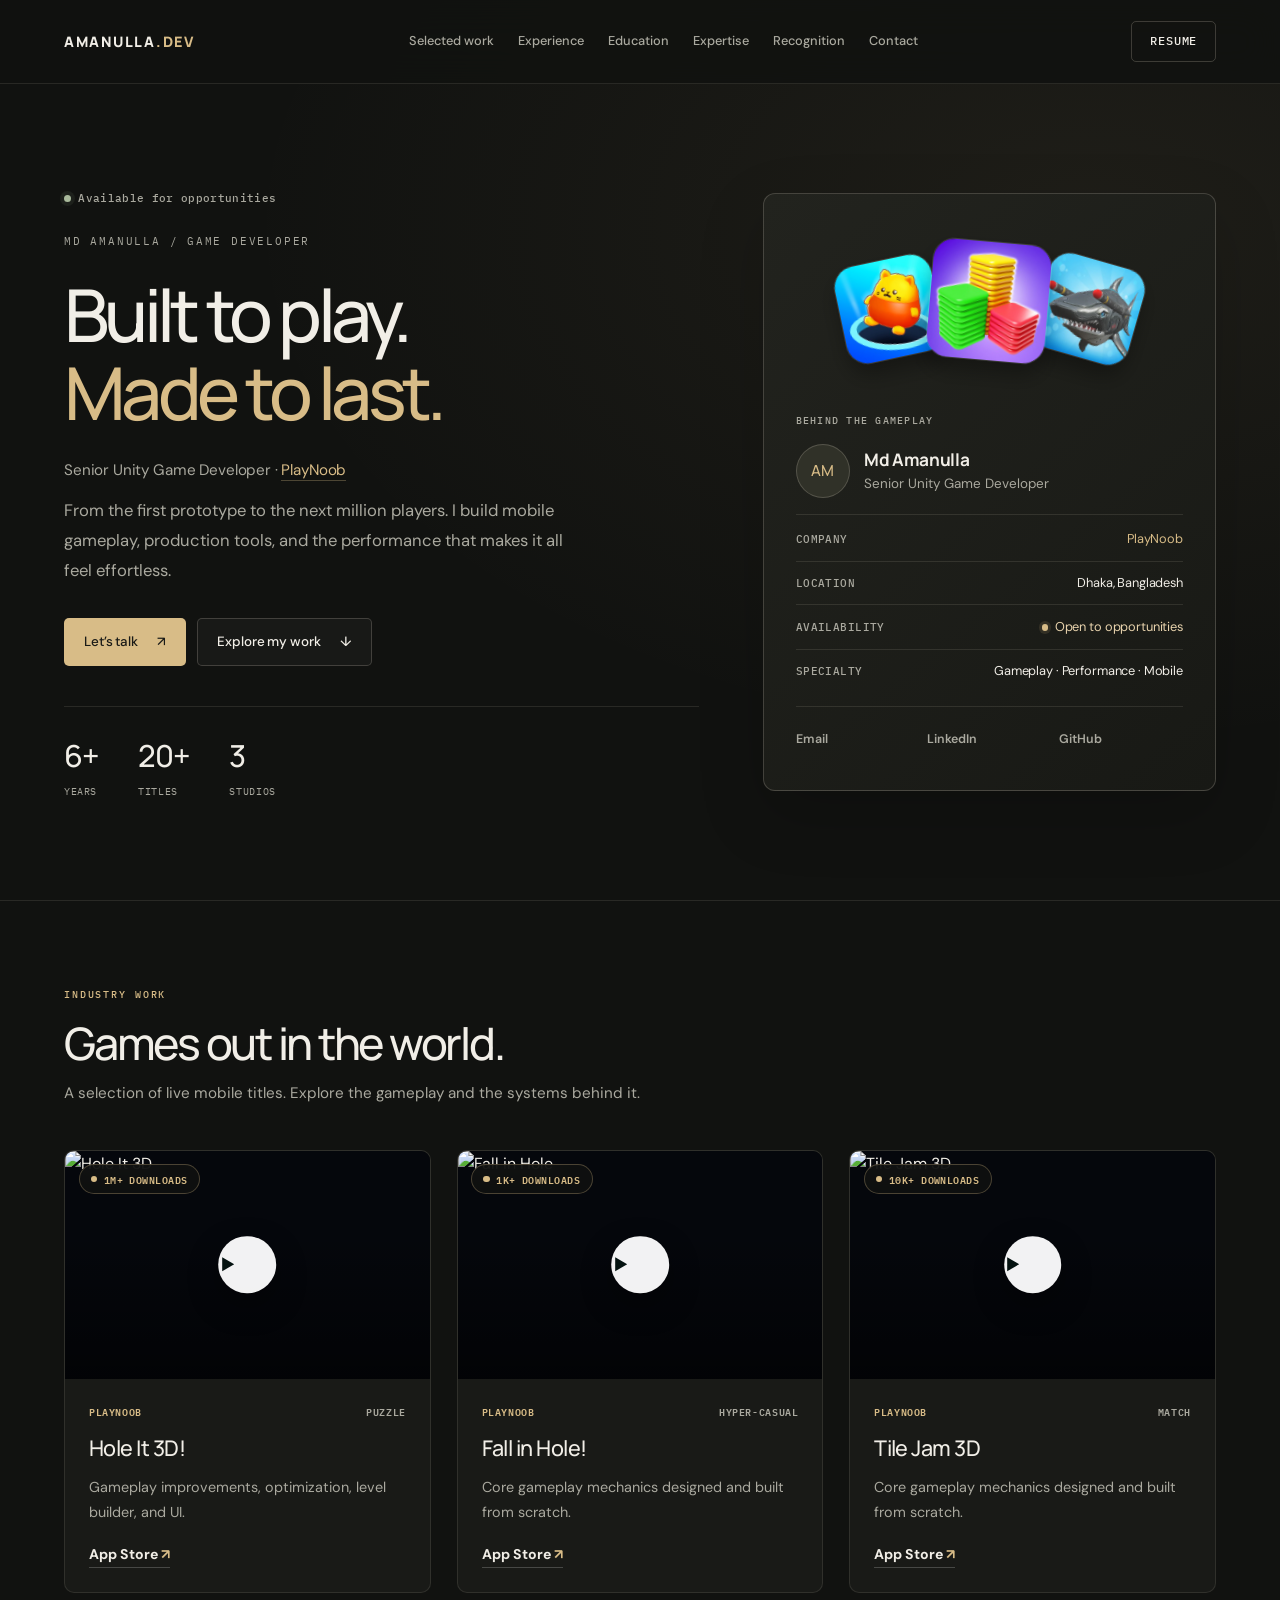
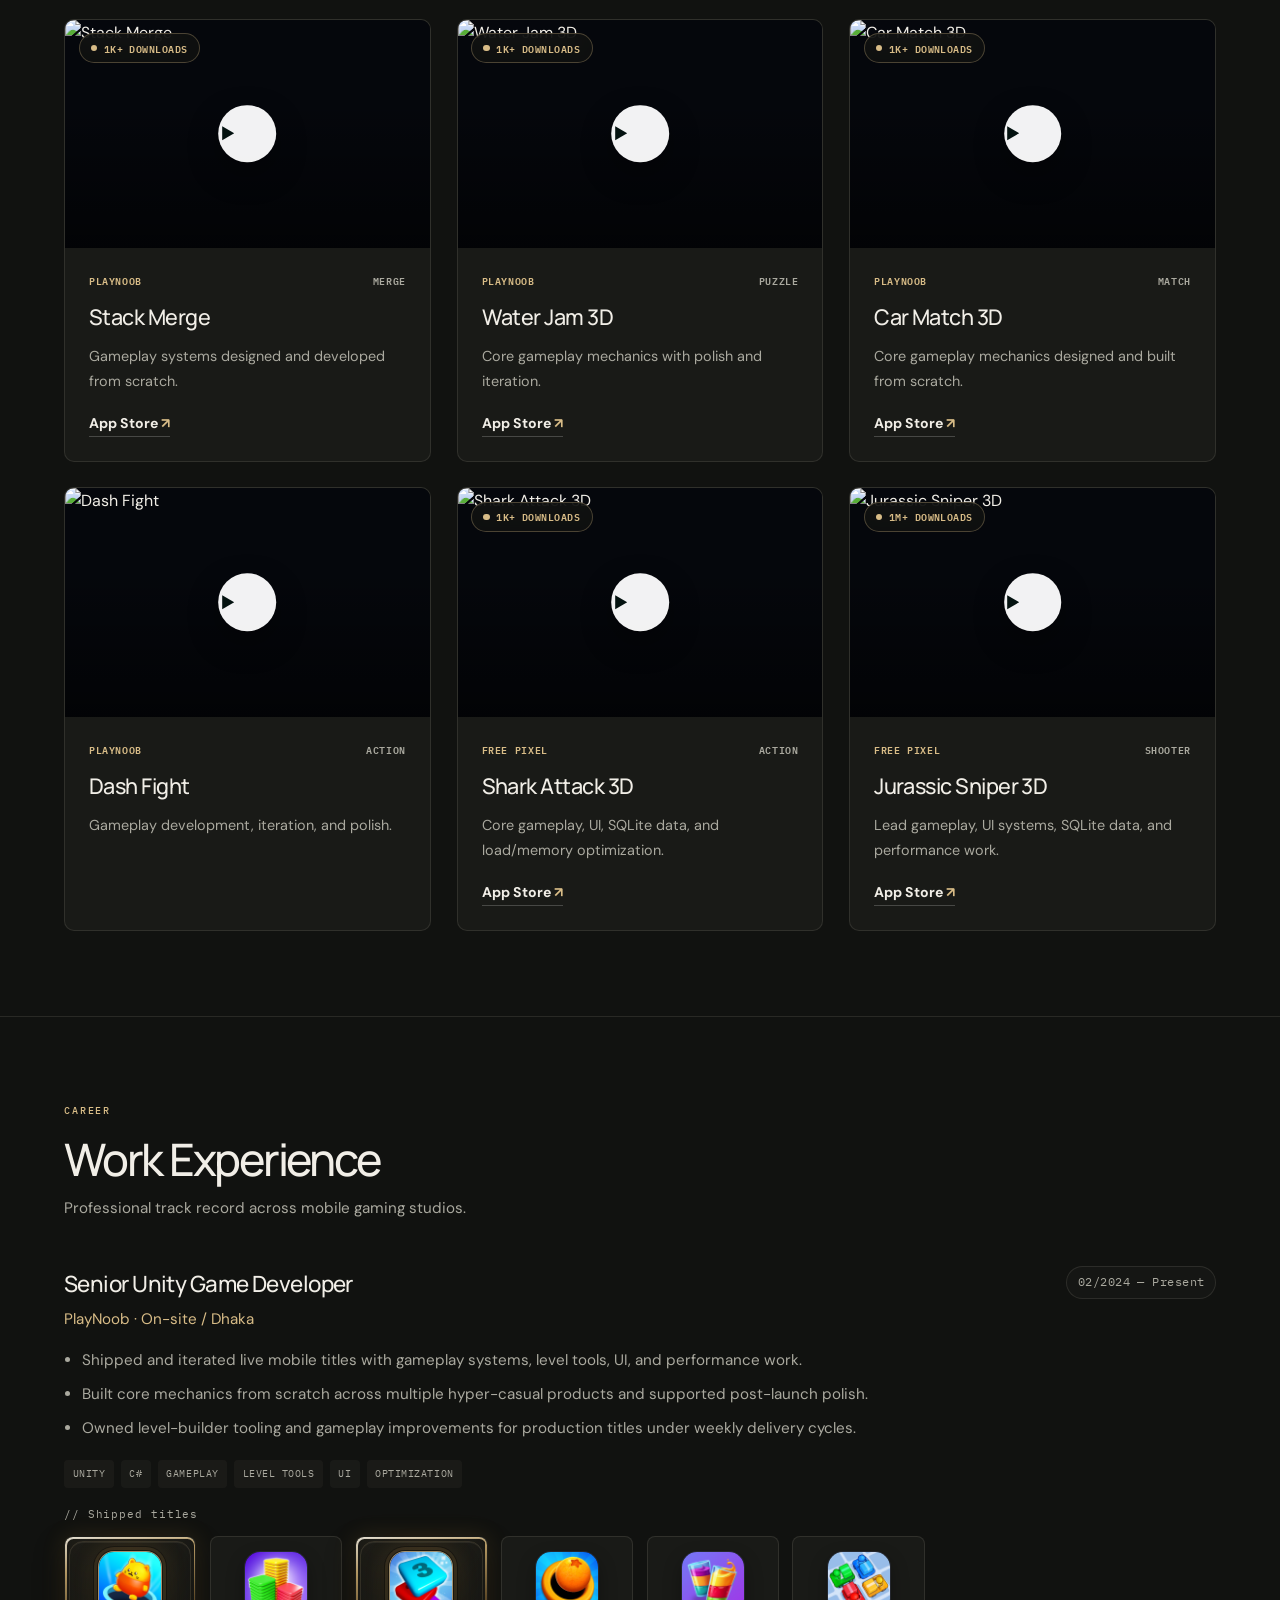
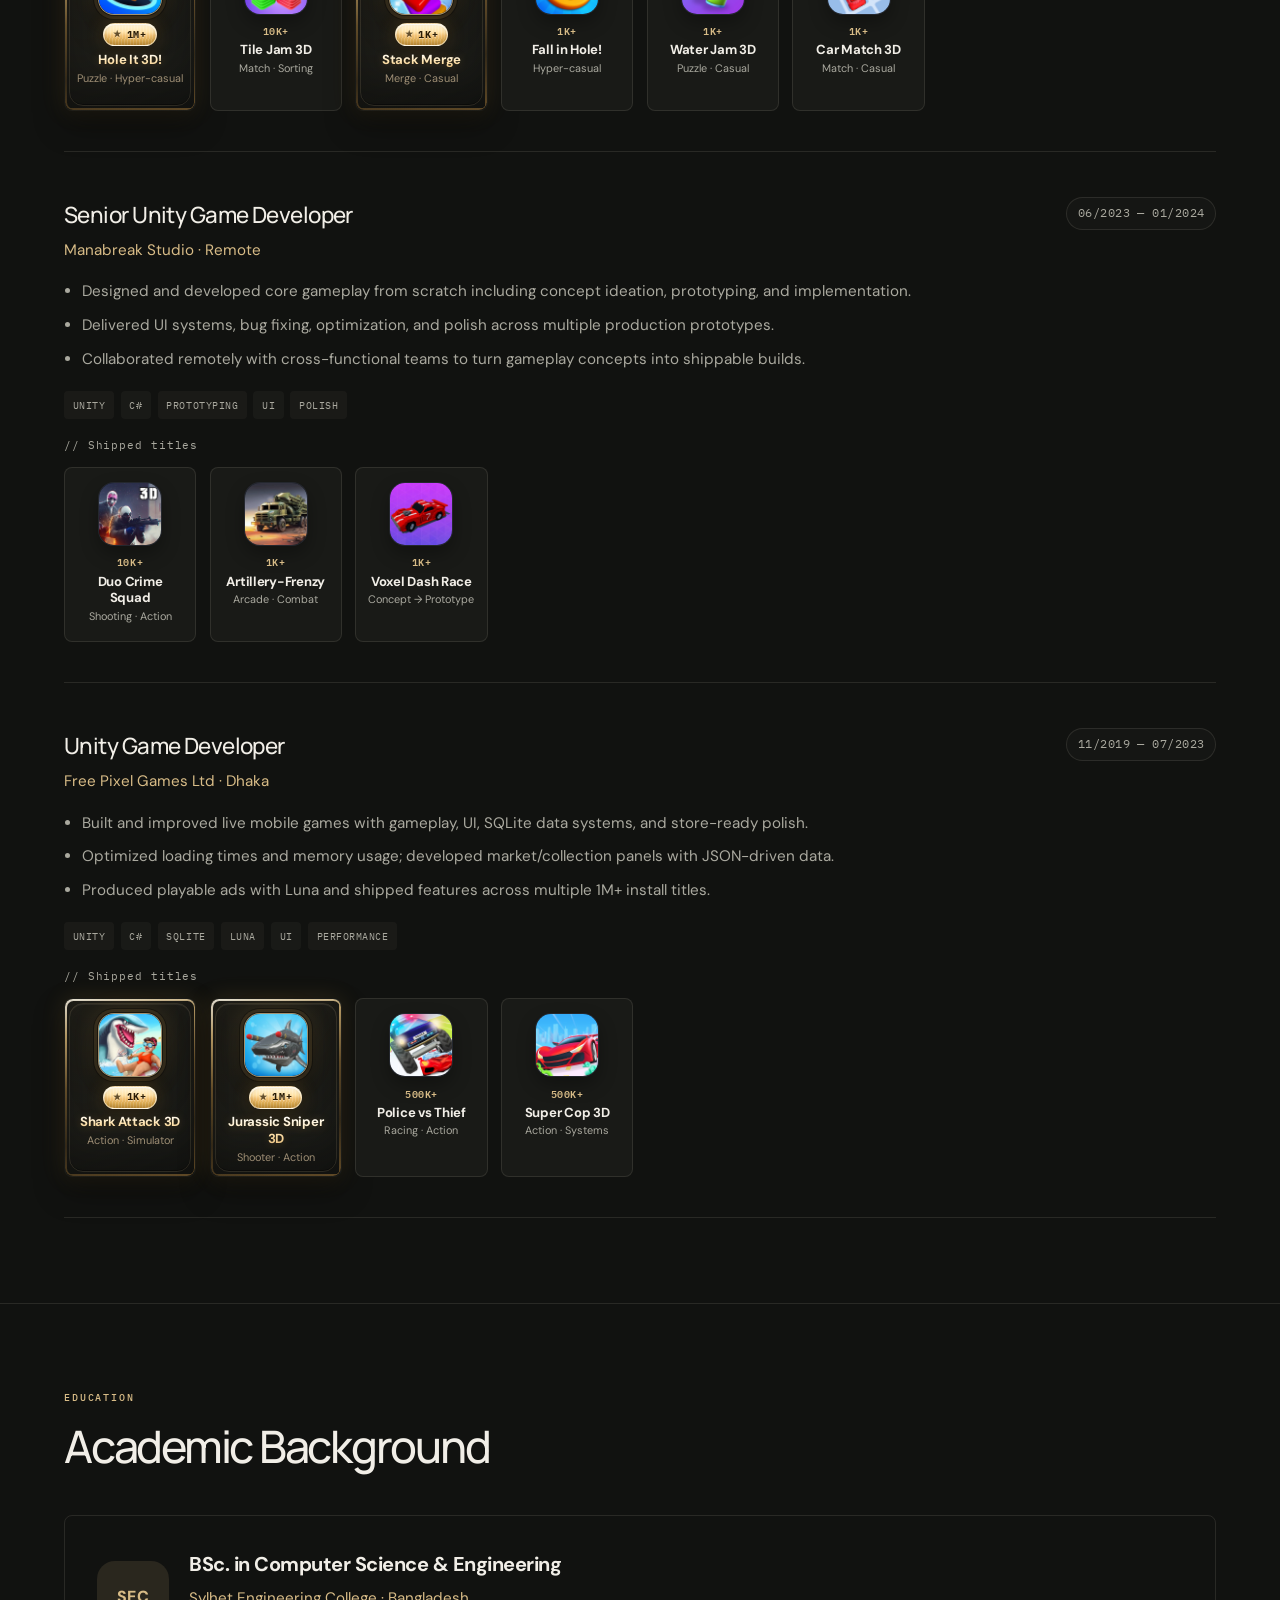
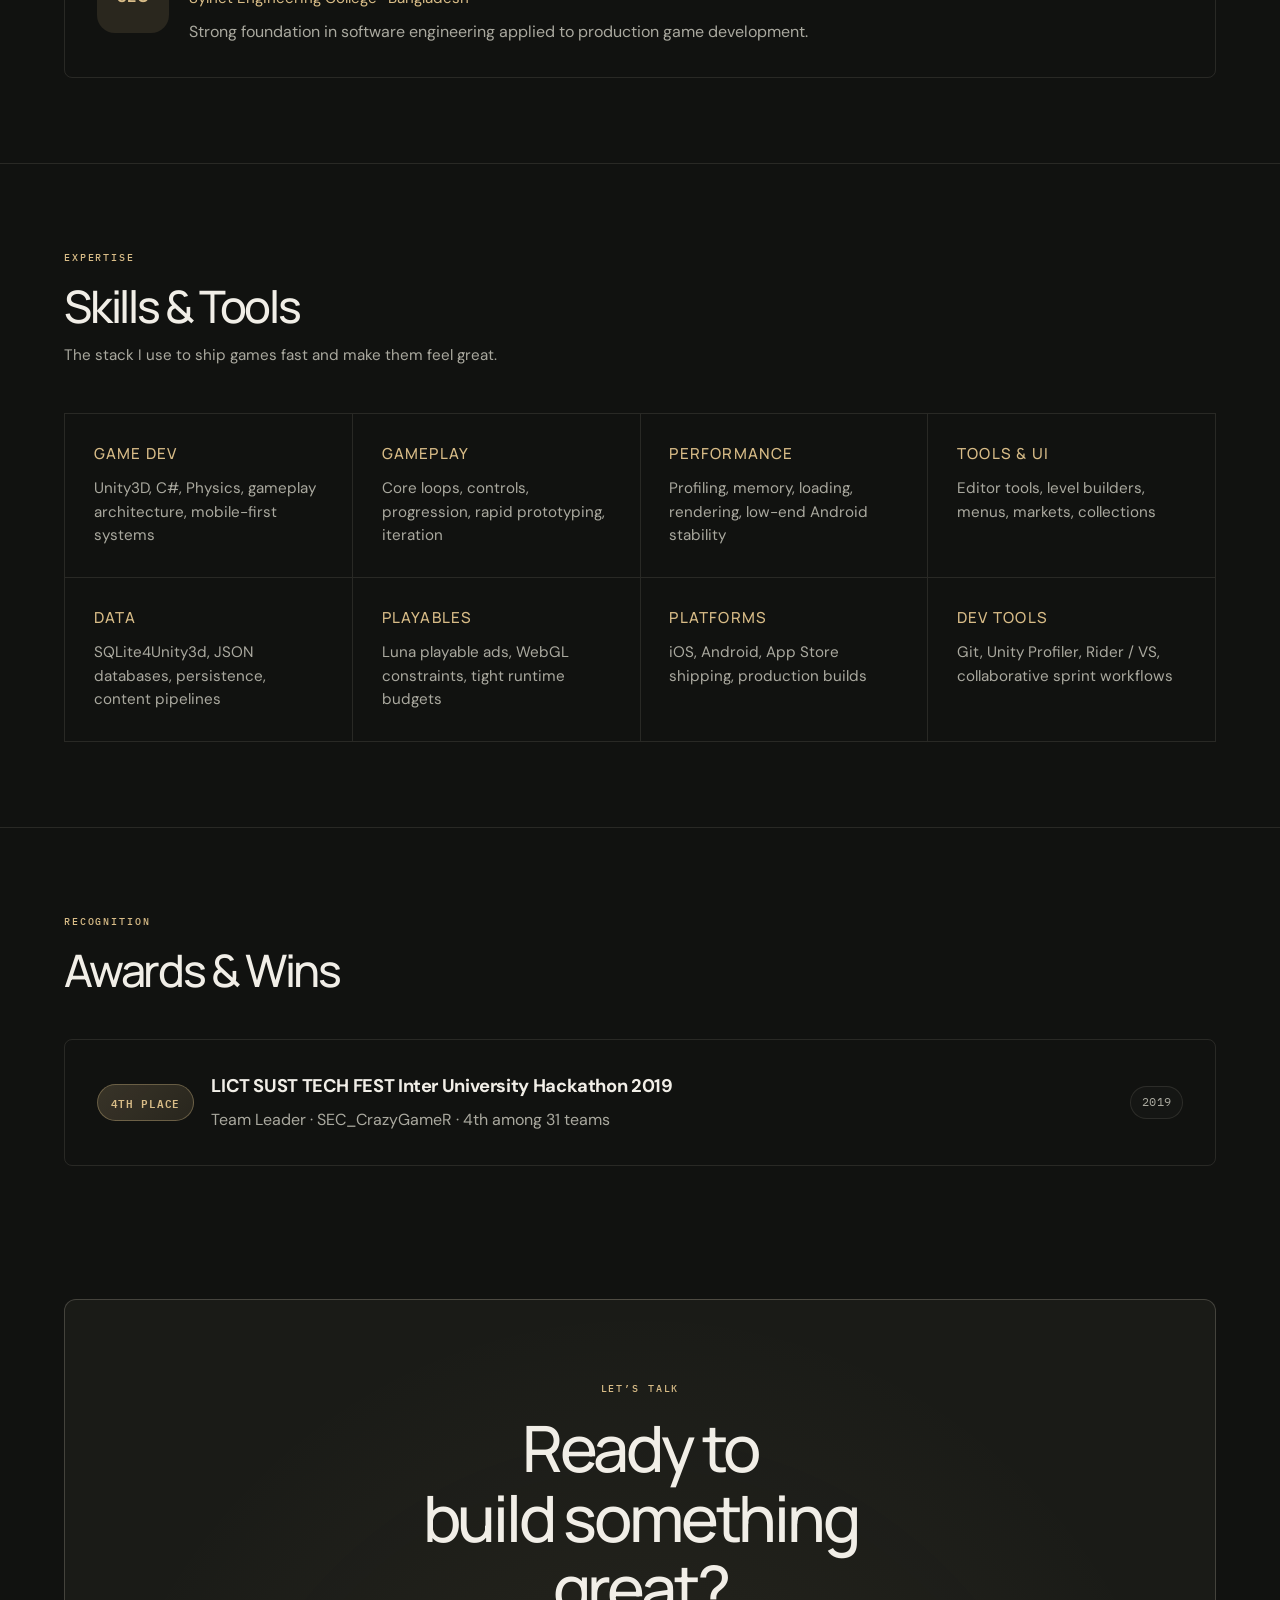
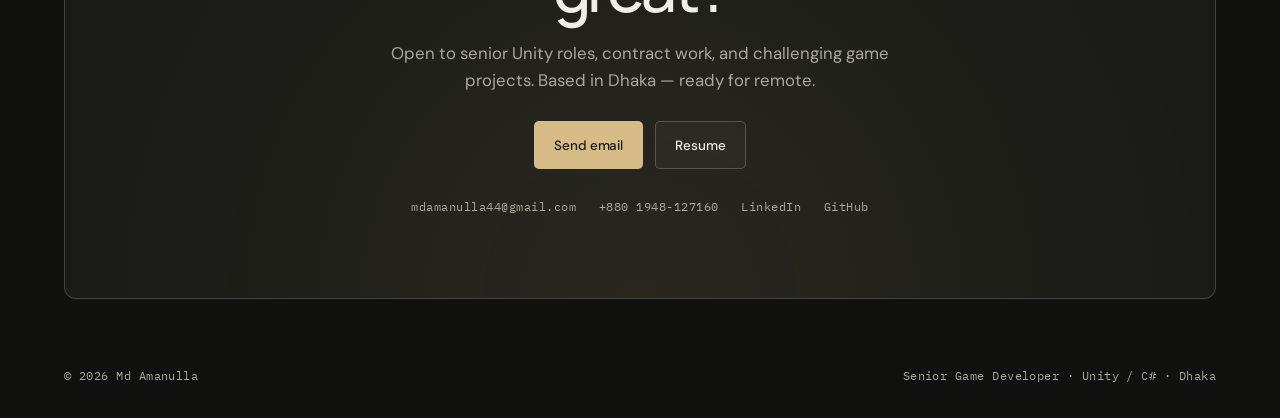
==== commit 62fa16ef: "Update" ====
--- a/index.html
+++ b/index.html
@@ -7,7 +7,7 @@
   <title>Md Amanulla — Senior Game Developer</title>
   <link rel="preconnect" href="https://fonts.googleapis.com">
   <link rel="preconnect" href="https://fonts.gstatic.com" crossorigin>
-  <link href="https://fonts.googleapis.com/css2?family=IBM+Plex+Mono:wght@400;500;600&family=Outfit:wght@400;500;600;700;800&display=swap" rel="stylesheet">
+  <link href="https://fonts.googleapis.com/css2?family=DM+Sans:wght@400;500;600;700&family=IBM+Plex+Mono:wght@400;500;600&family=Manrope:wght@400;500;600;700;800&display=swap" rel="stylesheet">
   <link rel="stylesheet" href="style.css">
 </head>
 <body>
@@ -17,12 +17,12 @@
   <header class="nav">
     <a class="brand" href="#top">AMANULLA<span>.DEV</span></a>
     <nav>
-      <a href="#experience">EXP</a>
-      <a href="#education">EDU</a>
-      <a href="#skills">SKILLS</a>
-      <a href="#work">WORK</a>
-      <a href="#awards">AWARDS</a>
-      <a href="#contact">CONTACT</a>
+      <a href="#work">Selected work</a>
+      <a href="#experience">Experience</a>
+      <a href="#education">Education</a>
+      <a href="#skills">Expertise</a>
+      <a href="#awards">Recognition</a>
+      <a href="#contact">Contact</a>
     </nav>
     <a class="nav-resume" href="https://drive.google.com/file/d/1D7ehYZx98PR3gXpWPNW29OIiCsJ5ZbO0/view?usp=share_link" target="_blank" rel="noopener">RESUME</a>
     <button class="nav-toggle" type="button" aria-label="Open menu" aria-expanded="false"><span></span></button>
@@ -42,12 +42,13 @@
     <section class="hero">
       <div class="hero-main">
         <p class="status-pill"><span class="pulse"></span> Available for opportunities</p>
-        <h1>Md Amanulla</h1>
+        <p class="hero-eyebrow">MD AMANULLA / GAME DEVELOPER</p>
+        <h1>Built to play.<br><span>Made to last.</span></h1>
         <p class="hero-title">Senior Unity Game Developer · <a href="https://play-noob.com/" target="_blank" rel="noopener">PlayNoob</a></p>
-        <p class="lead">I build and ship mobile gameplay systems, tools, UI, and performance work across live titles.</p>
+        <p class="lead">From the first prototype to the next million players. I build mobile gameplay, production tools, and the performance that makes it all feel effortless.</p>
         <div class="hero-actions">
-          <a class="btn primary" href="mailto:mdamanulla44@gmail.com">Get in touch</a>
-          <a class="btn ghost" href="#work">View work</a>
+          <a class="btn primary" href="mailto:mdamanulla44@gmail.com">Let’s talk <span aria-hidden="true">↗</span></a>
+          <a class="btn ghost" href="#work">Explore my work <span aria-hidden="true">↓</span></a>
           <a class="btn ghost" href="https://drive.google.com/file/d/1D7ehYZx98PR3gXpWPNW29OIiCsJ5ZbO0/view?usp=share_link" target="_blank" rel="noopener">Resume</a>
         </div>
         <div class="hero-stats">
@@ -58,7 +59,12 @@
       </div>
 
       <aside class="profile-card">
-        <p class="profile-kicker">Professional profile</p>
+        <div class="game-gallery" aria-label="Selected shipped games">
+          <a href="#work-holeIt3d"><img src="assets/icons/hole-it-3d.jpg" alt="Hole It 3D!" width="120" height="120"></a>
+          <a href="#work-tileJam3d"><img src="assets/icons/tile-jam-3d.jpg" alt="Tile Jam 3D" width="120" height="120"></a>
+          <a href="#work-jurassicSniper3d"><img src="assets/icons/jurassic-sniper-3d.jpg" alt="Jurassic Sniper 3D" width="120" height="120"></a>
+        </div>
+        <p class="profile-kicker">Behind the gameplay</p>
         <div class="profile-top">
           <div class="avatar" aria-hidden="true">AM</div>
           <div>
@@ -90,6 +96,136 @@
           <a href="https://github.com/amanulla-47" target="_blank" rel="noopener">GitHub</a>
         </div>
       </aside>
+    </section>
+
+    <section id="work" class="section">
+      <div class="section-label">Industry Work</div>
+      <div class="section-head">
+        <h2>Games out in the world.</h2>
+        <p>A selection of live mobile titles. Explore the gameplay and the systems behind it.</p>
+      </div>
+      <div class="work-grid">
+        <article class="work-card reveal" id="work-holeIt3d" data-game="holeIt3d">
+          <div class="video-card" data-video="HG1sT4EAWOY">
+            <img class="video-thumb" src="https://img.youtube.com/vi/HG1sT4EAWOY/hqdefault.jpg" alt="Hole It 3D" loading="lazy">
+            <span class="stat-badge">1M+ downloads</span>
+            <button type="button" class="play-btn" aria-label="Play Hole It 3D"><span></span></button>
+          </div>
+          <div class="work-info">
+            <div class="work-top"><span class="studio">PlayNoob</span><span class="genre">Puzzle</span></div>
+            <h3>Hole It 3D!</h3>
+            <p>Gameplay improvements, optimization, level builder, and UI.</p>
+            <a class="card-link" href="https://apps.apple.com/vn/app/hole-it-3d/id6740699102" target="_blank" rel="noopener">App Store <span>↗</span></a>
+          </div>
+        </article>
+
+        <article class="work-card reveal" id="work-fallInHole" data-game="fallInHole">
+          <div class="video-card" data-video="Edc83P7kTvA">
+            <img class="video-thumb" src="https://img.youtube.com/vi/Edc83P7kTvA/hqdefault.jpg" alt="Fall in Hole" loading="lazy">
+            <button type="button" class="play-btn" aria-label="Play Fall in Hole"><span></span></button>
+          </div>
+          <div class="work-info">
+            <div class="work-top"><span class="studio">PlayNoob</span><span class="genre">Hyper-casual</span></div>
+            <h3>Fall in Hole!</h3>
+            <p>Core gameplay mechanics designed and built from scratch.</p>
+            <a class="card-link" href="https://apps.apple.com/vn/app/fall-in-hole/id6752026800" target="_blank" rel="noopener">App Store <span>↗</span></a>
+          </div>
+        </article>
+
+        <article class="work-card reveal" id="work-tileJam3d" data-game="tileJam3d">
+          <div class="video-card" data-video="txyOPd8rXco">
+            <img class="video-thumb" src="https://img.youtube.com/vi/txyOPd8rXco/hqdefault.jpg" alt="Tile Jam 3D" loading="lazy">
+            <span class="stat-badge">500K+ downloads</span>
+            <button type="button" class="play-btn" aria-label="Play Tile Jam 3D"><span></span></button>
+          </div>
+          <div class="work-info">
+            <div class="work-top"><span class="studio">PlayNoob</span><span class="genre">Match</span></div>
+            <h3>Tile Jam 3D</h3>
+            <p>Core gameplay mechanics designed and built from scratch.</p>
+            <a class="card-link" href="https://apps.apple.com/us/app/tile-jam-3d/id6480384280" target="_blank" rel="noopener">App Store <span>↗</span></a>
+          </div>
+        </article>
+
+        <article class="work-card reveal" id="work-stackMerge" data-game="stackMerge">
+          <div class="video-card" data-video="1FtWhm8w-ns">
+            <img class="video-thumb" src="https://img.youtube.com/vi/1FtWhm8w-ns/hqdefault.jpg" alt="Stack Merge" loading="lazy">
+            <span class="stat-badge">1M+ downloads</span>
+            <button type="button" class="play-btn" aria-label="Play Stack Merge"><span></span></button>
+          </div>
+          <div class="work-info">
+            <div class="work-top"><span class="studio">PlayNoob</span><span class="genre">Merge</span></div>
+            <h3>Stack Merge</h3>
+            <p>Gameplay systems designed and developed from scratch.</p>
+            <a class="card-link" href="https://apps.apple.com/us/app/stack-merge/id6478578678" target="_blank" rel="noopener">App Store <span>↗</span></a>
+          </div>
+        </article>
+
+        <article class="work-card reveal" id="work-waterJam3d" data-game="waterJam3d">
+          <div class="video-card" data-video="eKQ-DSdAGeQ">
+            <img class="video-thumb" src="https://img.youtube.com/vi/eKQ-DSdAGeQ/hqdefault.jpg" alt="Water Jam 3D" loading="lazy">
+            <button type="button" class="play-btn" aria-label="Play Water Jam 3D"><span></span></button>
+          </div>
+          <div class="work-info">
+            <div class="work-top"><span class="studio">PlayNoob</span><span class="genre">Puzzle</span></div>
+            <h3>Water Jam 3D</h3>
+            <p>Core gameplay mechanics with polish and iteration.</p>
+            <a class="card-link" href="https://apps.apple.com/us/app/water-jam/id6605929829" target="_blank" rel="noopener">App Store <span>↗</span></a>
+          </div>
+        </article>
+
+        <article class="work-card reveal" id="work-carMatch3d" data-game="carMatch3d">
+          <div class="video-card" data-video="0i3nJHRJL4A">
+            <img class="video-thumb" src="https://img.youtube.com/vi/0i3nJHRJL4A/hqdefault.jpg" alt="Car Match 3D" loading="lazy">
+            <button type="button" class="play-btn" aria-label="Play Car Match 3D"><span></span></button>
+          </div>
+          <div class="work-info">
+            <div class="work-top"><span class="studio">PlayNoob</span><span class="genre">Match</span></div>
+            <h3>Car Match 3D</h3>
+            <p>Core gameplay mechanics designed and built from scratch.</p>
+            <a class="card-link" href="https://apps.apple.com/us/app/car-match-3d/id6738652189" target="_blank" rel="noopener">App Store <span>↗</span></a>
+          </div>
+        </article>
+
+        <article class="work-card reveal" id="work-dashFight" data-game="dashFight">
+          <div class="video-card" data-video="mqnNkWRYDdc">
+            <img class="video-thumb" src="https://img.youtube.com/vi/mqnNkWRYDdc/hqdefault.jpg" alt="Dash Fight" loading="lazy">
+            <button type="button" class="play-btn" aria-label="Play Dash Fight"><span></span></button>
+          </div>
+          <div class="work-info">
+            <div class="work-top"><span class="studio">PlayNoob</span><span class="genre">Action</span></div>
+            <h3>Dash Fight</h3>
+            <p>Gameplay development, iteration, and polish.</p>
+          </div>
+        </article>
+
+        <article class="work-card reveal" id="work-sharkAttack3d" data-game="sharkAttack3d">
+          <div class="video-card" data-video="8qV3oALv3uU">
+            <img class="video-thumb" src="https://img.youtube.com/vi/8qV3oALv3uU/hqdefault.jpg" alt="Shark Attack 3D" loading="lazy">
+            <span class="stat-badge">5M+ downloads</span>
+            <button type="button" class="play-btn" aria-label="Play Shark Attack 3D"><span></span></button>
+          </div>
+          <div class="work-info">
+            <div class="work-top"><span class="studio">Free Pixel</span><span class="genre">Action</span></div>
+            <h3>Shark Attack 3D</h3>
+            <p>Core gameplay, UI, SQLite data, and load/memory optimization.</p>
+            <a class="card-link" href="https://apps.apple.com/us/app/shark-attack-simulator-games/id1489941954" target="_blank" rel="noopener">App Store <span>↗</span></a>
+          </div>
+        </article>
+
+        <article class="work-card reveal" id="work-jurassicSniper3d" data-game="jurassicSniper3d">
+          <div class="video-card" data-video="OHmhPAWJg6c">
+            <img class="video-thumb" src="https://img.youtube.com/vi/OHmhPAWJg6c/hqdefault.jpg" alt="Jurassic Sniper 3D" loading="lazy">
+            <span class="stat-badge">1M+ downloads</span>
+            <button type="button" class="play-btn" aria-label="Play Jurassic Sniper 3D"><span></span></button>
+          </div>
+          <div class="work-info">
+            <div class="work-top"><span class="studio">Free Pixel</span><span class="genre">Shooter</span></div>
+            <h3>Jurassic Sniper 3D</h3>
+            <p>Lead gameplay, UI systems, SQLite data, and performance work.</p>
+            <a class="card-link" href="https://apps.apple.com/us/app/jurassic-sniper-3d/id1535441769" target="_blank" rel="noopener">App Store <span>↗</span></a>
+          </div>
+        </article>
+      </div>
     </section>
 
     <section id="experience" class="section">
@@ -282,136 +418,6 @@
       </div>
     </section>
 
-    <section id="work" class="section">
-      <div class="section-label">Industry Work</div>
-      <div class="section-head">
-        <h2>Shipped Titles</h2>
-        <p>Commercial mobile games with in-card gameplay. Click play to watch.</p>
-      </div>
-      <div class="work-grid">
-        <article class="work-card reveal" id="work-holeIt3d" data-game="holeIt3d">
-          <div class="video-card" data-video="HG1sT4EAWOY">
-            <img class="video-thumb" src="https://img.youtube.com/vi/HG1sT4EAWOY/hqdefault.jpg" alt="Hole It 3D" loading="lazy">
-            <span class="stat-badge">1M+ downloads</span>
-            <button type="button" class="play-btn" aria-label="Play Hole It 3D"><span></span></button>
-          </div>
-          <div class="work-info">
-            <div class="work-top"><span class="studio">PlayNoob</span><span class="genre">Puzzle</span></div>
-            <h3>Hole It 3D!</h3>
-            <p>Gameplay improvements, optimization, level builder, and UI.</p>
-            <a class="card-link" href="https://apps.apple.com/vn/app/hole-it-3d/id6740699102" target="_blank" rel="noopener">App Store <span>↗</span></a>
-          </div>
-        </article>
-
-        <article class="work-card reveal" id="work-fallInHole" data-game="fallInHole">
-          <div class="video-card" data-video="Edc83P7kTvA">
-            <img class="video-thumb" src="https://img.youtube.com/vi/Edc83P7kTvA/hqdefault.jpg" alt="Fall in Hole" loading="lazy">
-            <button type="button" class="play-btn" aria-label="Play Fall in Hole"><span></span></button>
-          </div>
-          <div class="work-info">
-            <div class="work-top"><span class="studio">PlayNoob</span><span class="genre">Hyper-casual</span></div>
-            <h3>Fall in Hole!</h3>
-            <p>Core gameplay mechanics designed and built from scratch.</p>
-            <a class="card-link" href="https://apps.apple.com/vn/app/fall-in-hole/id6752026800" target="_blank" rel="noopener">App Store <span>↗</span></a>
-          </div>
-        </article>
-
-        <article class="work-card reveal" id="work-tileJam3d" data-game="tileJam3d">
-          <div class="video-card" data-video="txyOPd8rXco">
-            <img class="video-thumb" src="https://img.youtube.com/vi/txyOPd8rXco/hqdefault.jpg" alt="Tile Jam 3D" loading="lazy">
-            <span class="stat-badge">500K+ downloads</span>
-            <button type="button" class="play-btn" aria-label="Play Tile Jam 3D"><span></span></button>
-          </div>
-          <div class="work-info">
-            <div class="work-top"><span class="studio">PlayNoob</span><span class="genre">Match</span></div>
-            <h3>Tile Jam 3D</h3>
-            <p>Core gameplay mechanics designed and built from scratch.</p>
-            <a class="card-link" href="https://apps.apple.com/us/app/tile-jam-3d/id6480384280" target="_blank" rel="noopener">App Store <span>↗</span></a>
-          </div>
-        </article>
-
-        <article class="work-card reveal" id="work-stackMerge" data-game="stackMerge">
-          <div class="video-card" data-video="1FtWhm8w-ns">
-            <img class="video-thumb" src="https://img.youtube.com/vi/1FtWhm8w-ns/hqdefault.jpg" alt="Stack Merge" loading="lazy">
-            <span class="stat-badge">1M+ downloads</span>
-            <button type="button" class="play-btn" aria-label="Play Stack Merge"><span></span></button>
-          </div>
-          <div class="work-info">
-            <div class="work-top"><span class="studio">PlayNoob</span><span class="genre">Merge</span></div>
-            <h3>Stack Merge</h3>
-            <p>Gameplay systems designed and developed from scratch.</p>
-            <a class="card-link" href="https://apps.apple.com/us/app/stack-merge/id6478578678" target="_blank" rel="noopener">App Store <span>↗</span></a>
-          </div>
-        </article>
-
-        <article class="work-card reveal" id="work-waterJam3d" data-game="waterJam3d">
-          <div class="video-card" data-video="eKQ-DSdAGeQ">
-            <img class="video-thumb" src="https://img.youtube.com/vi/eKQ-DSdAGeQ/hqdefault.jpg" alt="Water Jam 3D" loading="lazy">
-            <button type="button" class="play-btn" aria-label="Play Water Jam 3D"><span></span></button>
-          </div>
-          <div class="work-info">
-            <div class="work-top"><span class="studio">PlayNoob</span><span class="genre">Puzzle</span></div>
-            <h3>Water Jam 3D</h3>
-            <p>Core gameplay mechanics with polish and iteration.</p>
-            <a class="card-link" href="https://apps.apple.com/us/app/water-jam/id6605929829" target="_blank" rel="noopener">App Store <span>↗</span></a>
-          </div>
-        </article>
-
-        <article class="work-card reveal" id="work-carMatch3d" data-game="carMatch3d">
-          <div class="video-card" data-video="0i3nJHRJL4A">
-            <img class="video-thumb" src="https://img.youtube.com/vi/0i3nJHRJL4A/hqdefault.jpg" alt="Car Match 3D" loading="lazy">
-            <button type="button" class="play-btn" aria-label="Play Car Match 3D"><span></span></button>
-          </div>
-          <div class="work-info">
-            <div class="work-top"><span class="studio">PlayNoob</span><span class="genre">Match</span></div>
-            <h3>Car Match 3D</h3>
-            <p>Core gameplay mechanics designed and built from scratch.</p>
-            <a class="card-link" href="https://apps.apple.com/us/app/car-match-3d/id6738652189" target="_blank" rel="noopener">App Store <span>↗</span></a>
-          </div>
-        </article>
-
-        <article class="work-card reveal" id="work-dashFight" data-game="dashFight">
-          <div class="video-card" data-video="mqnNkWRYDdc">
-            <img class="video-thumb" src="https://img.youtube.com/vi/mqnNkWRYDdc/hqdefault.jpg" alt="Dash Fight" loading="lazy">
-            <button type="button" class="play-btn" aria-label="Play Dash Fight"><span></span></button>
-          </div>
-          <div class="work-info">
-            <div class="work-top"><span class="studio">PlayNoob</span><span class="genre">Action</span></div>
-            <h3>Dash Fight</h3>
-            <p>Gameplay development, iteration, and polish.</p>
-          </div>
-        </article>
-
-        <article class="work-card reveal" id="work-sharkAttack3d" data-game="sharkAttack3d">
-          <div class="video-card" data-video="8qV3oALv3uU">
-            <img class="video-thumb" src="https://img.youtube.com/vi/8qV3oALv3uU/hqdefault.jpg" alt="Shark Attack 3D" loading="lazy">
-            <span class="stat-badge">5M+ downloads</span>
-            <button type="button" class="play-btn" aria-label="Play Shark Attack 3D"><span></span></button>
-          </div>
-          <div class="work-info">
-            <div class="work-top"><span class="studio">Free Pixel</span><span class="genre">Action</span></div>
-            <h3>Shark Attack 3D</h3>
-            <p>Core gameplay, UI, SQLite data, and load/memory optimization.</p>
-            <a class="card-link" href="https://apps.apple.com/us/app/shark-attack-simulator-games/id1489941954" target="_blank" rel="noopener">App Store <span>↗</span></a>
-          </div>
-        </article>
-
-        <article class="work-card reveal" id="work-jurassicSniper3d" data-game="jurassicSniper3d">
-          <div class="video-card" data-video="OHmhPAWJg6c">
-            <img class="video-thumb" src="https://img.youtube.com/vi/OHmhPAWJg6c/hqdefault.jpg" alt="Jurassic Sniper 3D" loading="lazy">
-            <span class="stat-badge">1M+ downloads</span>
-            <button type="button" class="play-btn" aria-label="Play Jurassic Sniper 3D"><span></span></button>
-          </div>
-          <div class="work-info">
-            <div class="work-top"><span class="studio">Free Pixel</span><span class="genre">Shooter</span></div>
-            <h3>Jurassic Sniper 3D</h3>
-            <p>Lead gameplay, UI systems, SQLite data, and performance work.</p>
-            <a class="card-link" href="https://apps.apple.com/us/app/jurassic-sniper-3d/id1535441769" target="_blank" rel="noopener">App Store <span>↗</span></a>
-          </div>
-        </article>
-      </div>
-    </section>
-
     <section id="awards" class="section">
       <div class="section-label">Recognition</div>
       <div class="section-head">
--- a/style.css
+++ b/style.css
@@ -7,10 +7,10 @@
   --line-strong:rgba(255,255,255,.14);
   --text:#eef2ff;
   --muted:#93a0b8;
-  --accent:#39e7c2;
-  --accent-2:#7cf0d8;
-  --accent-dim:rgba(57,231,194,.12);
-  --warn:#ffc857;
+  --accent:#d8bc87;
+  --accent-2:#e8d3ad;
+  --accent-dim:rgba(216,188,135,.12);
+  --warn:#d8bc87;
   --shadow:0 20px 50px rgba(0,0,0,.35);
   --radius:20px;
   --font:"Outfit",system-ui,sans-serif;
@@ -47,9 +47,9 @@
 }
 .bg-glow{
   background:
-    radial-gradient(900px 500px at 15% -10%,rgba(57,231,194,.18),transparent 55%),
-    radial-gradient(700px 420px at 92% 5%,rgba(57,231,194,.08),transparent 50%),
-    radial-gradient(600px 400px at 70% 90%,rgba(255,200,87,.05),transparent 55%);
+    radial-gradient(900px 500px at 15% -10%,rgba(216,188,135,.18),transparent 55%),
+    radial-gradient(700px 420px at 92% 5%,rgba(216,188,135,.08),transparent 50%),
+    radial-gradient(600px 400px at 70% 90%,rgba(216,188,135,.05),transparent 55%);
 }
 
 .nav,.mobile-nav,main,footer{position:relative;z-index:1}
@@ -133,7 +133,7 @@
   margin:0 0 .85rem;
   padding:.35rem .7rem;
   border-radius:999px;
-  border:1px solid rgba(57,231,194,.25);
+  border:1px solid rgba(216,188,135,.25);
   background:var(--accent-dim);
   color:var(--accent-2);
   font-family:var(--mono);
@@ -145,12 +145,12 @@
 .pulse{
   width:.45rem;height:.45rem;border-radius:50%;
   background:var(--accent);
-  box-shadow:0 0 0 0 rgba(57,231,194,.55);
+  box-shadow:0 0 0 0 rgba(216,188,135,.55);
   animation:pulse 1.8s infinite;
 }
 @keyframes pulse{
-  70%{box-shadow:0 0 0 8px rgba(57,231,194,0)}
-  100%{box-shadow:0 0 0 0 rgba(57,231,194,0)}
+  70%{box-shadow:0 0 0 8px rgba(216,188,135,0)}
+  100%{box-shadow:0 0 0 0 rgba(216,188,135,0)}
 }
 .hero h1{
   margin:0;
@@ -170,7 +170,7 @@
   color:var(--muted);
   letter-spacing:-.01em;
 }
-.hero-title a{color:var(--accent);border-bottom:1px solid rgba(57,231,194,.3)}
+.hero-title a{color:var(--accent);border-bottom:1px solid rgba(216,188,135,.3)}
 .hero-title a:hover{border-color:var(--accent)}
 .lead{
   margin:0;
@@ -193,17 +193,17 @@
   transition:transform .2s ease,background .2s ease,border-color .2s ease,box-shadow .2s ease,color .2s ease;
 }
 .btn.primary{
-  background:linear-gradient(135deg,var(--accent),#2bc7a8);
+  background:linear-gradient(135deg,var(--accent),#c6a66f);
   color:#041210;
-  box-shadow:0 8px 22px rgba(57,231,194,.22);
-}
-.btn.primary:hover{transform:translateY(-1px);box-shadow:0 12px 28px rgba(57,231,194,.32)}
+  box-shadow:0 8px 22px rgba(216,188,135,.22);
+}
+.btn.primary:hover{transform:translateY(-1px);box-shadow:0 12px 28px rgba(216,188,135,.32)}
 .btn.ghost{
   border-color:var(--line-strong);
   background:rgba(255,255,255,.03);
   color:var(--text);
 }
-.btn.ghost:hover{border-color:rgba(57,231,194,.4);background:rgba(57,231,194,.08)}
+.btn.ghost:hover{border-color:rgba(216,188,135,.4);background:rgba(216,188,135,.08)}
 .btn.ghost.light{border-color:rgba(255,255,255,.2)}
 
 .hero-stats{
@@ -321,7 +321,7 @@
   color:var(--accent);
   border-bottom:1px solid transparent;
 }
-.profile-meta dd a:hover{border-color:rgba(57,231,194,.45)}
+.profile-meta dd a:hover{border-color:rgba(216,188,135,.45)}
 .avail{
   display:inline-flex;
   align-items:center;
@@ -357,8 +357,8 @@
 }
 .profile-footer a:hover{
   color:var(--text);
-  border-color:rgba(57,231,194,.35);
-  background:rgba(57,231,194,.08);
+  border-color:rgba(216,188,135,.35);
+  background:rgba(216,188,135,.08);
 }
 
 .section{
@@ -375,7 +375,7 @@
   text-transform:uppercase;
   color:var(--accent);
 }
-.section-label.light{color:rgba(57,231,194,.75)}
+.section-label.light{color:rgba(216,188,135,.75)}
 .section-head{margin-bottom:2rem;max-width:40rem}
 .section-head h2{
   margin:0 0 .55rem;
@@ -395,7 +395,7 @@
 }
 .exp-card{padding:1.5rem 1.4rem 1.4rem}
 .exp-card:hover,.skill-card:hover,.work-card:hover,.award-card:hover,.edu-card:hover{
-  border-color:rgba(57,231,194,.28);
+  border-color:rgba(216,188,135,.28);
   transform:translateY(-3px);
   transition:transform .25s ease,border-color .25s ease,box-shadow .25s ease;
   box-shadow:0 18px 40px rgba(0,0,0,.28);
@@ -468,8 +468,8 @@
 }
 a.ship-item{cursor:pointer}
 a.ship-item:hover{
-  border-color:rgba(57,231,194,.4);
-  background:rgba(57,231,194,.08);
+  border-color:rgba(216,188,135,.4);
+  background:rgba(216,188,135,.08);
   transform:translateY(-4px);
   box-shadow:0 14px 28px rgba(0,0,0,.28);
 }
@@ -491,7 +491,7 @@
   font-size:.72rem;font-weight:700;
   letter-spacing:.04em;
   color:var(--accent);
-  background:linear-gradient(145deg,#151b28,rgba(57,231,194,.18));
+  background:linear-gradient(145deg,#151b28,rgba(216,188,135,.18));
 }
 .ship-item .dl{
   font-family:var(--mono);
@@ -674,7 +674,7 @@
 .edu-mark{
   width:72px;height:72px;border-radius:18px;
   display:grid;place-items:center;
-  background:linear-gradient(145deg,#1a2233,rgba(57,231,194,.35));
+  background:linear-gradient(145deg,#1a2233,rgba(216,188,135,.35));
   font-weight:800;letter-spacing:.04em;
 }
 .edu-card h3{margin:0 0 .35rem;font-size:1.25rem;letter-spacing:-.025em}
@@ -709,8 +709,8 @@
   transition:transform .25s ease,border-color .25s ease,box-shadow .25s ease;
 }
 .work-card.is-focus{
-  border-color:rgba(57,231,194,.45);
-  box-shadow:0 0 0 1px rgba(57,231,194,.2),var(--shadow);
+  border-color:rgba(216,188,135,.45);
+  box-shadow:0 0 0 1px rgba(216,188,135,.2),var(--shadow);
 }
 .video-card{
   position:relative;
@@ -744,7 +744,7 @@
   display:inline-flex;align-items:center;gap:.4rem;
   padding:.4rem .7rem;border-radius:999px;
   background:rgba(8,10,16,.82);
-  border:1px solid rgba(255,200,87,.35);
+  border:1px solid rgba(216,188,135,.35);
   color:var(--warn);
   font-family:var(--mono);
   font-size:.65rem;font-weight:600;
@@ -809,8 +809,8 @@
 }
 .award-badge{
   padding:.55rem .8rem;border-radius:999px;
-  background:linear-gradient(135deg,rgba(255,200,87,.2),rgba(57,231,194,.12));
-  border:1px solid rgba(255,200,87,.35);
+  background:linear-gradient(135deg,rgba(216,188,135,.2),rgba(216,188,135,.12));
+  border:1px solid rgba(216,188,135,.35);
   color:var(--warn);
   font-family:var(--mono);
   font-size:.7rem;font-weight:600;
@@ -827,8 +827,8 @@
   border-radius:28px;
   border:1px solid var(--line-strong);
   background:
-    radial-gradient(700px 320px at 20% 0%,rgba(57,231,194,.16),transparent 55%),
-    radial-gradient(500px 280px at 90% 100%,rgba(255,200,87,.08),transparent 50%),
+    radial-gradient(700px 320px at 20% 0%,rgba(216,188,135,.16),transparent 55%),
+    radial-gradient(500px 280px at 90% 100%,rgba(216,188,135,.08),transparent 50%),
     linear-gradient(180deg,#101522,#0a0d15);
   text-align:center;
 }
@@ -896,3 +896,65 @@
   footer{flex-direction:column}
   .contact{margin-inline:clamp(1.1rem,4vw,3.5rem);border-radius:22px}
 }
+
+/* Editorial finish: warm materials, restrained contrast, generous rhythm. */
+:root{--bg:#111210;--bg-2:#191a17;--panel:#1b1c19;--panel-2:#23241f;--text:#f1eee7;--muted:#aaa99f;--line:rgba(234,226,208,.11);--line-strong:rgba(234,226,208,.2);--radius:12px;--font:"DM Sans",system-ui,sans-serif}
+::selection{background:#d8bc87;color:#111210}
+:focus-visible{outline:2px solid var(--accent);outline-offset:5px}
+html{scroll-padding-top:100px}
+.bg-grid{display:none}
+.bg-glow{position:absolute;height:900px;background:radial-gradient(ellipse at 85% 25%,rgba(216,188,135,.07),transparent 55%)}
+.nav{height:84px;background:rgba(17,18,16,.9);padding-inline:max(5vw,calc((100vw - 1280px)/2));}
+.brand{font-family:"Manrope",sans-serif;font-size:.9rem;letter-spacing:.12em}
+.nav nav{gap:1.5rem}.nav nav a{font-family:var(--font);font-size:.8rem;letter-spacing:0}
+.nav-resume{border-radius:5px;padding:.65rem 1.1rem}
+.hero,.section{max-width:1280px;padding-inline:5vw}
+.hero{padding-top:100px;padding-bottom:100px;gap:4rem;align-items:center;grid-template-columns:minmax(0,1.4fr) minmax(300px,1fr)}
+.hero-eyebrow{font-family:var(--mono);font-size:.7rem;letter-spacing:.16em;color:var(--muted);margin:0 0 1.5rem}
+.hero h1{font-family:"Manrope",sans-serif;font-size:clamp(3rem,5.7vw,5.3rem);font-weight:500;line-height:1.08;letter-spacing:-.065em;background:none;color:var(--text)}
+.hero h1 span{color:var(--accent)}
+.status-pill{border:0;background:none;padding:0;margin-bottom:1.6rem;text-transform:none;letter-spacing:.03em;font-size:.68rem;color:var(--muted)}
+.pulse{animation:none;background:#a9b99b;box-shadow:0 0 0 4px rgba(169,185,155,.08)}
+.hero-title{margin:1.6rem 0 .85rem;font-size:.95rem;font-weight:400}
+.lead{font-size:1.04rem;line-height:1.8;max-width:32rem}
+.hero-actions{margin:2rem 0 2.5rem;gap:.7rem}.hero-actions>.btn:last-child{display:none}
+.btn{min-height:3rem;border-radius:5px;padding:0 1.2rem;gap:1.2rem;font-size:.84rem;font-weight:500}
+.btn.primary{background:var(--accent);color:#191a17;box-shadow:none}.btn.primary:hover{background:var(--accent-2);box-shadow:none}
+.hero-stats{gap:2.5rem;border-top:1px solid var(--line);padding-top:1.6rem}
+.hero-stats div{border:0;background:none;padding:0;display:grid;gap:.15rem;border-radius:0}
+.hero-stats strong{font-family:"Manrope",sans-serif;font-size:1.9rem;font-weight:500}.hero-stats span{font-size:.65rem}
+.profile-card{padding:2rem;background:linear-gradient(140deg,#22231e,#181915);border-radius:12px;box-shadow:0 24px 65px rgba(0,0,0,.18)}
+.game-gallery{display:flex;justify-content:center;align-items:center;padding:1.4rem 0 2.7rem;gap:0}
+.game-gallery a{width:100px;transform:rotate(-12deg);filter:drop-shadow(0 12px 10px rgba(0,0,0,.3));transition:transform .25s}
+.game-gallery a:nth-child(2){width:120px;transform:translateY(-8px) rotate(5deg);z-index:2;margin-inline:-10px}
+.game-gallery a:nth-child(3){transform:rotate(16deg)}
+.game-gallery a:hover{transform:translateY(-16px) rotate(0deg);z-index:3}
+.game-gallery img{width:100%;height:auto;border-radius:22px;border:1px solid rgba(255,255,255,.15)}
+.avatar{background:#303128;border-radius:50%;font-family:"Manrope",sans-serif;font-weight:500}
+.profile-name{font-family:"Manrope",sans-serif}.profile-meta>div{grid-template-columns:85px 1fr}.profile-meta dd{font-weight:400;font-size:.8rem}
+.profile-footer a{border:0;background:none;border-radius:0;justify-content:start}
+.section{padding-top:85px;padding-bottom:85px;border-top:1px solid var(--line)}
+.section-label{font-size:.65rem;letter-spacing:.18em;margin-bottom:1rem}.section-head{max-width:none;margin-bottom:2.8rem}
+.section-head h2{font-family:"Manrope",sans-serif;font-weight:500;font-size:clamp(2rem,3.5vw,3rem);letter-spacing:-.05em}
+.section-head p{font-size:.95rem;max-width:38rem;margin-top:.8rem}
+.work-grid{gap:1.6rem}.work-card{background:#191a17;box-shadow:none;border-radius:10px;overflow:hidden}
+.work-info{padding:1.5rem;gap:.6rem}.work-info h3{font-family:"Manrope",sans-serif;font-size:1.35rem;font-weight:500}.work-info p{font-size:.9rem;line-height:1.7}
+.stat-badge{background:rgba(17,18,16,.88);font-size:.6rem;border-color:rgba(216,188,135,.3)}
+.exp-card{background:none;border:0;border-bottom:1px solid var(--line);border-radius:0;box-shadow:none;padding:0 0 2.5rem}.exp-list{gap:2.8rem}
+.exp-card:hover{transform:none;box-shadow:none;border-color:var(--line)}
+.exp-head h3{font-family:"Manrope",sans-serif;font-weight:500;font-size:1.4rem}.company{font-weight:400}.exp-points{max-width:58rem;font-size:.95rem;line-height:1.8}
+.tags span{border-radius:4px;background:rgba(234,226,208,.04);color:var(--muted);font-weight:400}
+.ship-item{border-radius:8px;aspect-ratio:auto;background:#191a17;min-height:175px}.ship-item.hit{background:linear-gradient(145deg,rgba(216,188,135,.08),#191a17)}
+.skills-grid{gap:0;border-top:1px solid var(--line);border-left:1px solid var(--line)}
+.skill-card{border:0;border-right:1px solid var(--line);border-bottom:1px solid var(--line);border-radius:0;background:none;box-shadow:none;padding:1.8rem}
+.skill-card h3{font-family:"Manrope",sans-serif;font-weight:500}.skill-card:hover{transform:none;box-shadow:none;background:rgba(216,188,135,.035);border-color:var(--line)}
+.edu-card,.award-card{background:none;box-shadow:none;border-radius:8px;padding:2rem}.edu-mark{background:var(--accent-dim);color:var(--accent)}
+.contact{max-width:1152px;margin:3rem auto;background:radial-gradient(ellipse at 50% 100%,rgba(216,188,135,.08),transparent 70%),#1a1b17;border-radius:12px;padding:5rem 2rem}
+.contact h2{font-family:"Manrope",sans-serif;font-weight:500;line-height:1.1;font-size:clamp(2.6rem,5vw,4.5rem)}
+.section-label.light{color:var(--accent)}footer{max-width:1280px;margin:auto;padding-inline:5vw;color:var(--muted)}
+@media(min-width:1440px){.hero,.section{padding-inline:64px}}
+@media(max-width:1100px){.nav nav{gap:1rem}.hero{gap:2rem}.profile-card{padding:1.5rem}}
+@media(max-width:980px){.hero{grid-template-columns:1fr;padding-top:65px;gap:3rem}.hero-main{max-width:680px}.profile-card{max-width:680px}.game-gallery{position:absolute;right:1.5rem;top:1.8rem;padding:0}.game-gallery a{width:65px}.game-gallery a:nth-child(2){width:75px}.profile-kicker{margin-bottom:1.6rem}.profile-top{padding-right:220px;min-height:85px}.contact{margin-inline:5vw}}
+@media(max-width:760px){.nav{height:72px}.mobile-nav{background:rgba(25,26,23,.98)}.hero{padding-block:45px 60px}.hero h1{font-size:clamp(2.8rem,10vw,4.5rem)}.hero-eyebrow{font-size:.6rem}.hero-stats{gap:2rem}.section{padding-block:55px}.section-head{margin-bottom:2rem}.profile-top{padding-right:0}.game-gallery{position:relative;top:auto;right:auto;padding:1rem 0 2rem}.game-gallery a{width:90px}.game-gallery a:nth-child(2){width:105px}.skills-grid{grid-template-columns:repeat(2,minmax(0,1fr))}.skill-card{padding:1.2rem}.skill-card p{font-size:.85rem}.contact{padding:3.5rem 1.5rem}.contact-meta a{overflow-wrap:anywhere}.work-info{padding:1.25rem}.edu-card,.award-card{padding:1.4rem}}
+@media(prefers-reduced-motion:reduce){html{scroll-behavior:auto}*,*:before,*:after{animation:none!important;transition:none!important}.reveal{opacity:1;transform:none}}
+.nav-toggle span:before,.nav-toggle span:after{left:0;right:0}
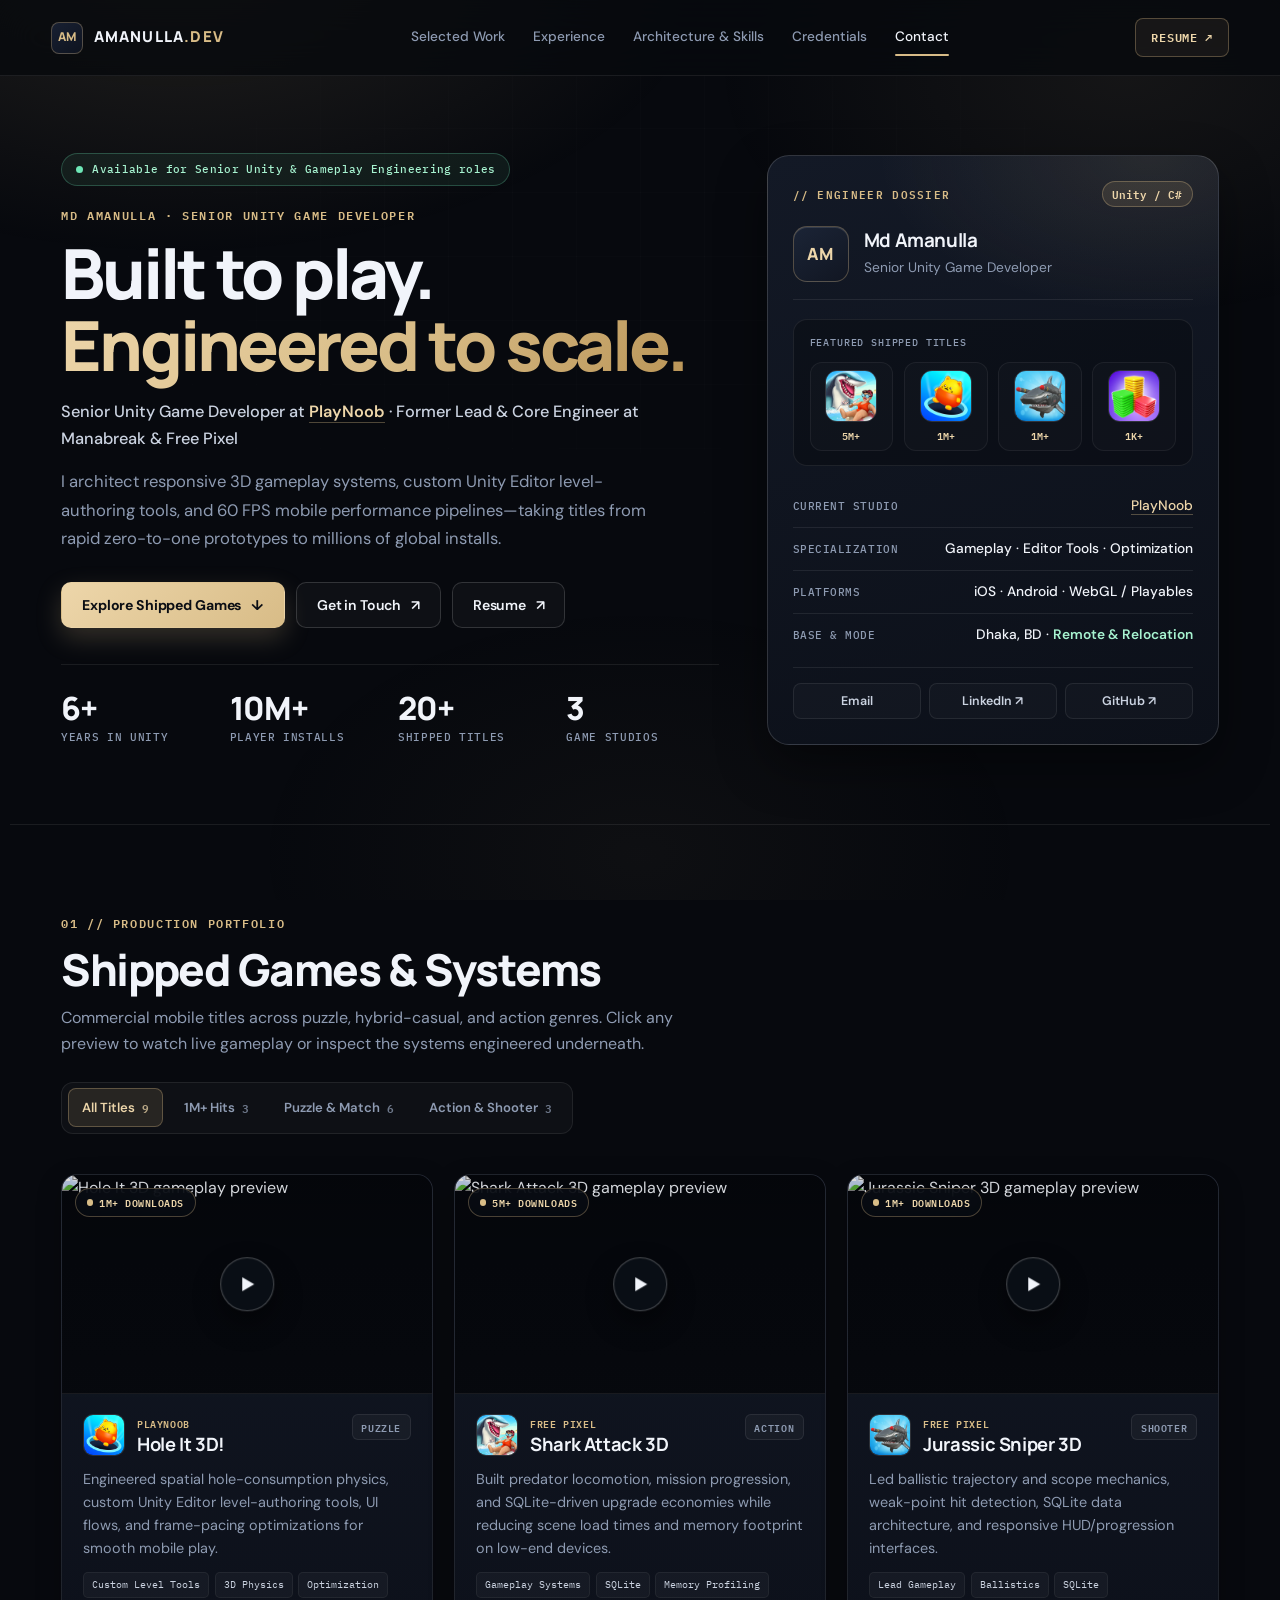
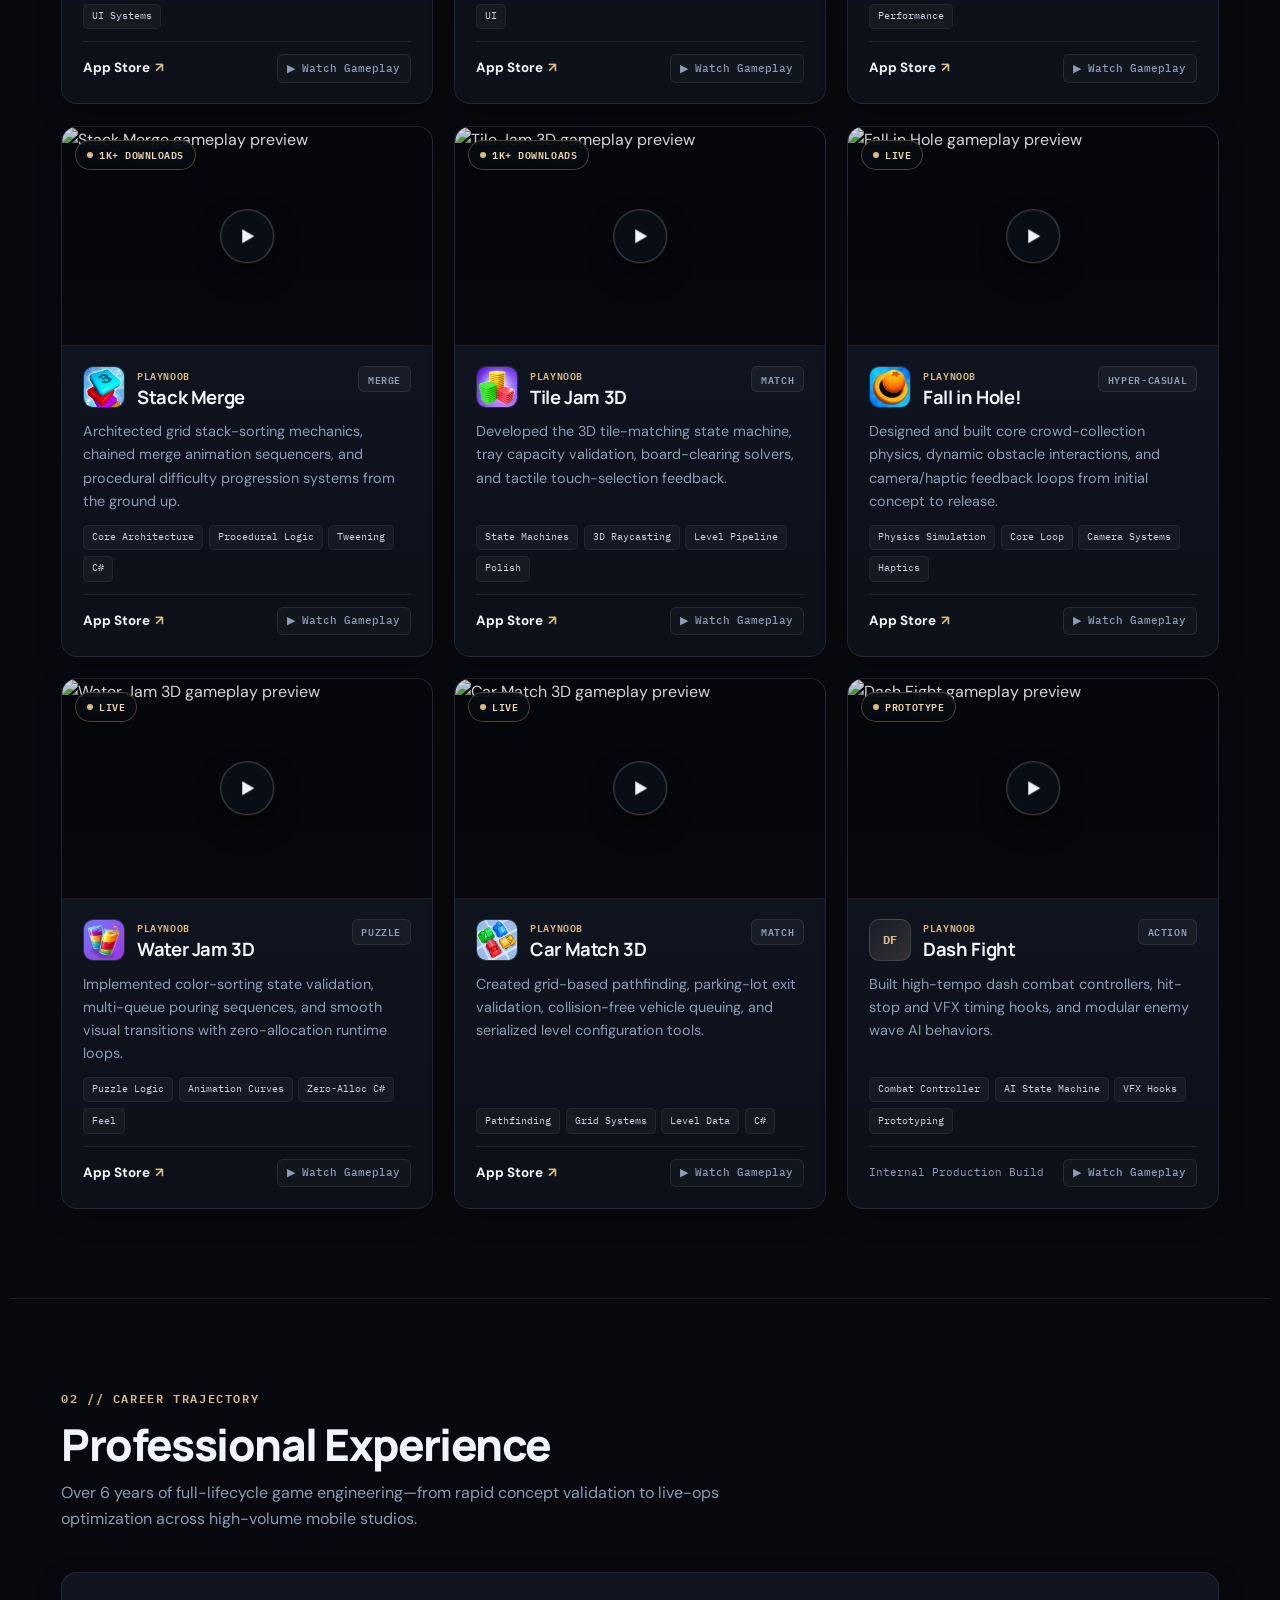
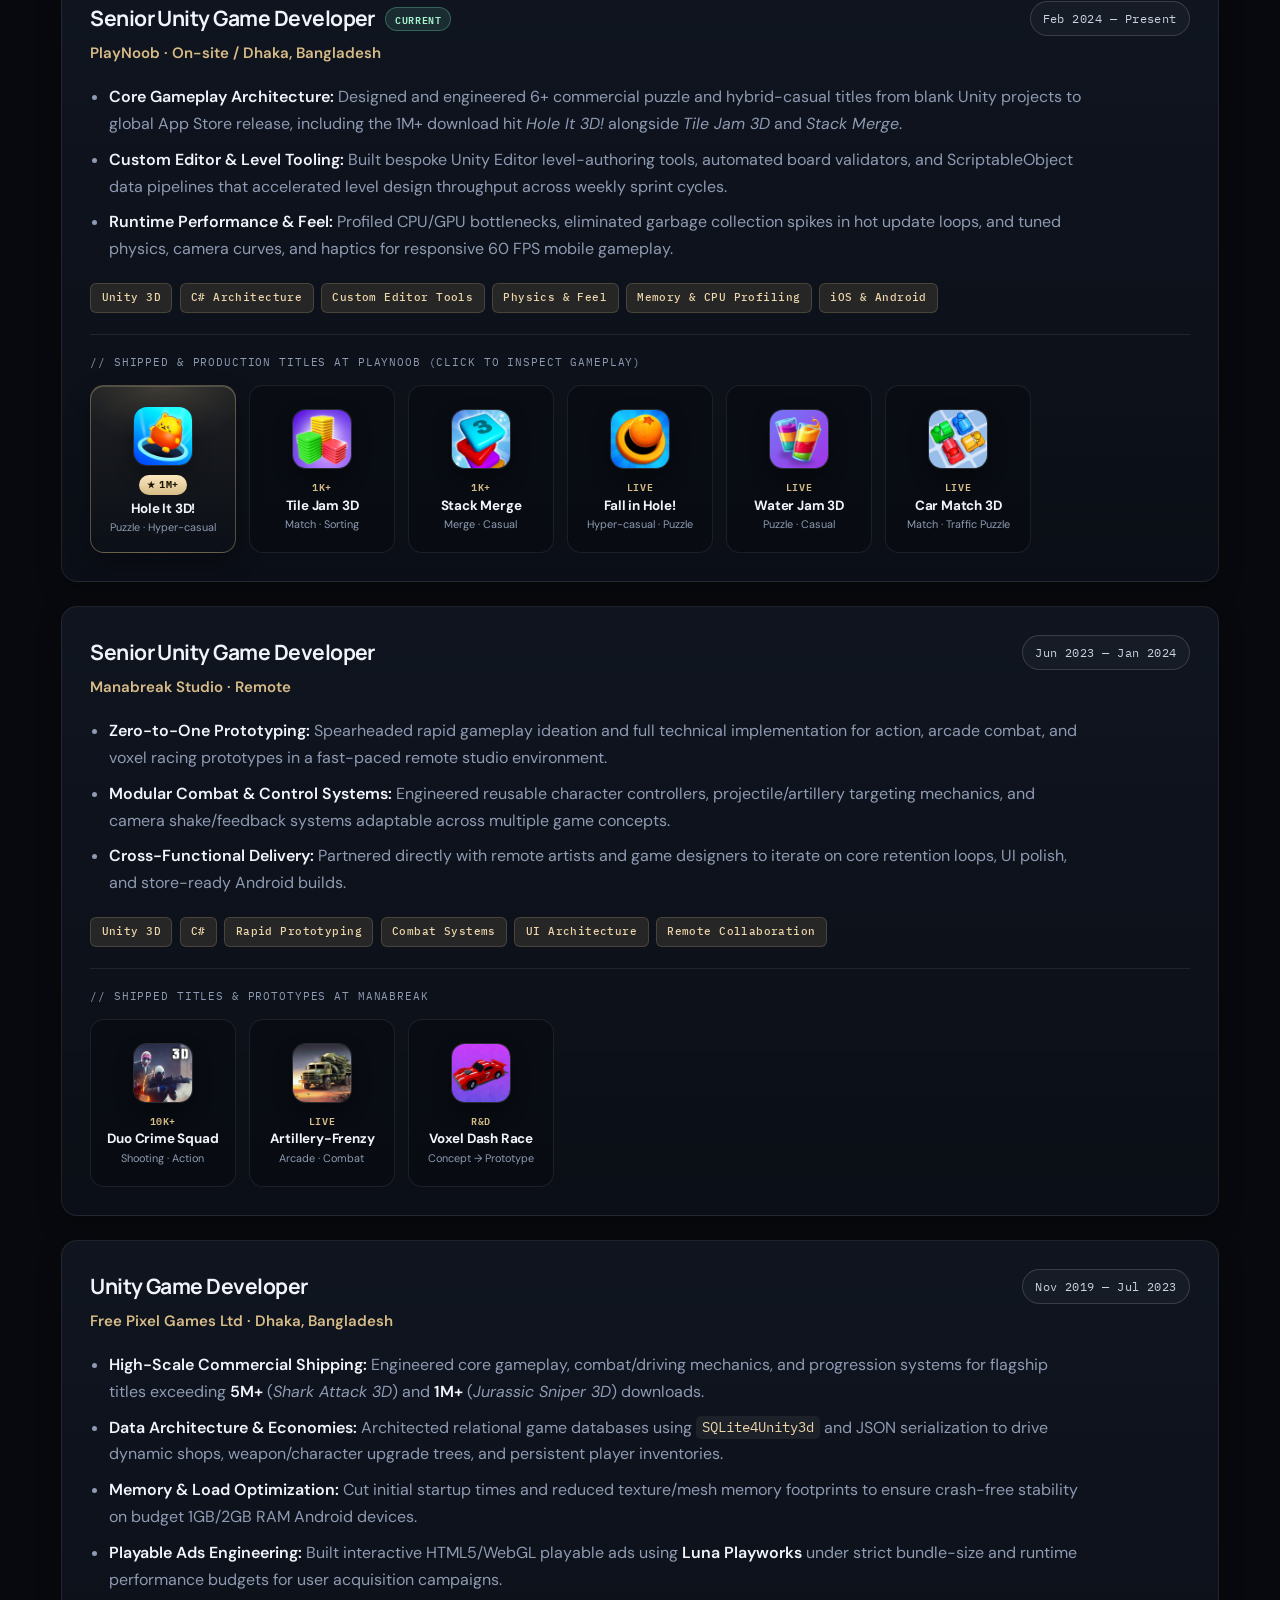
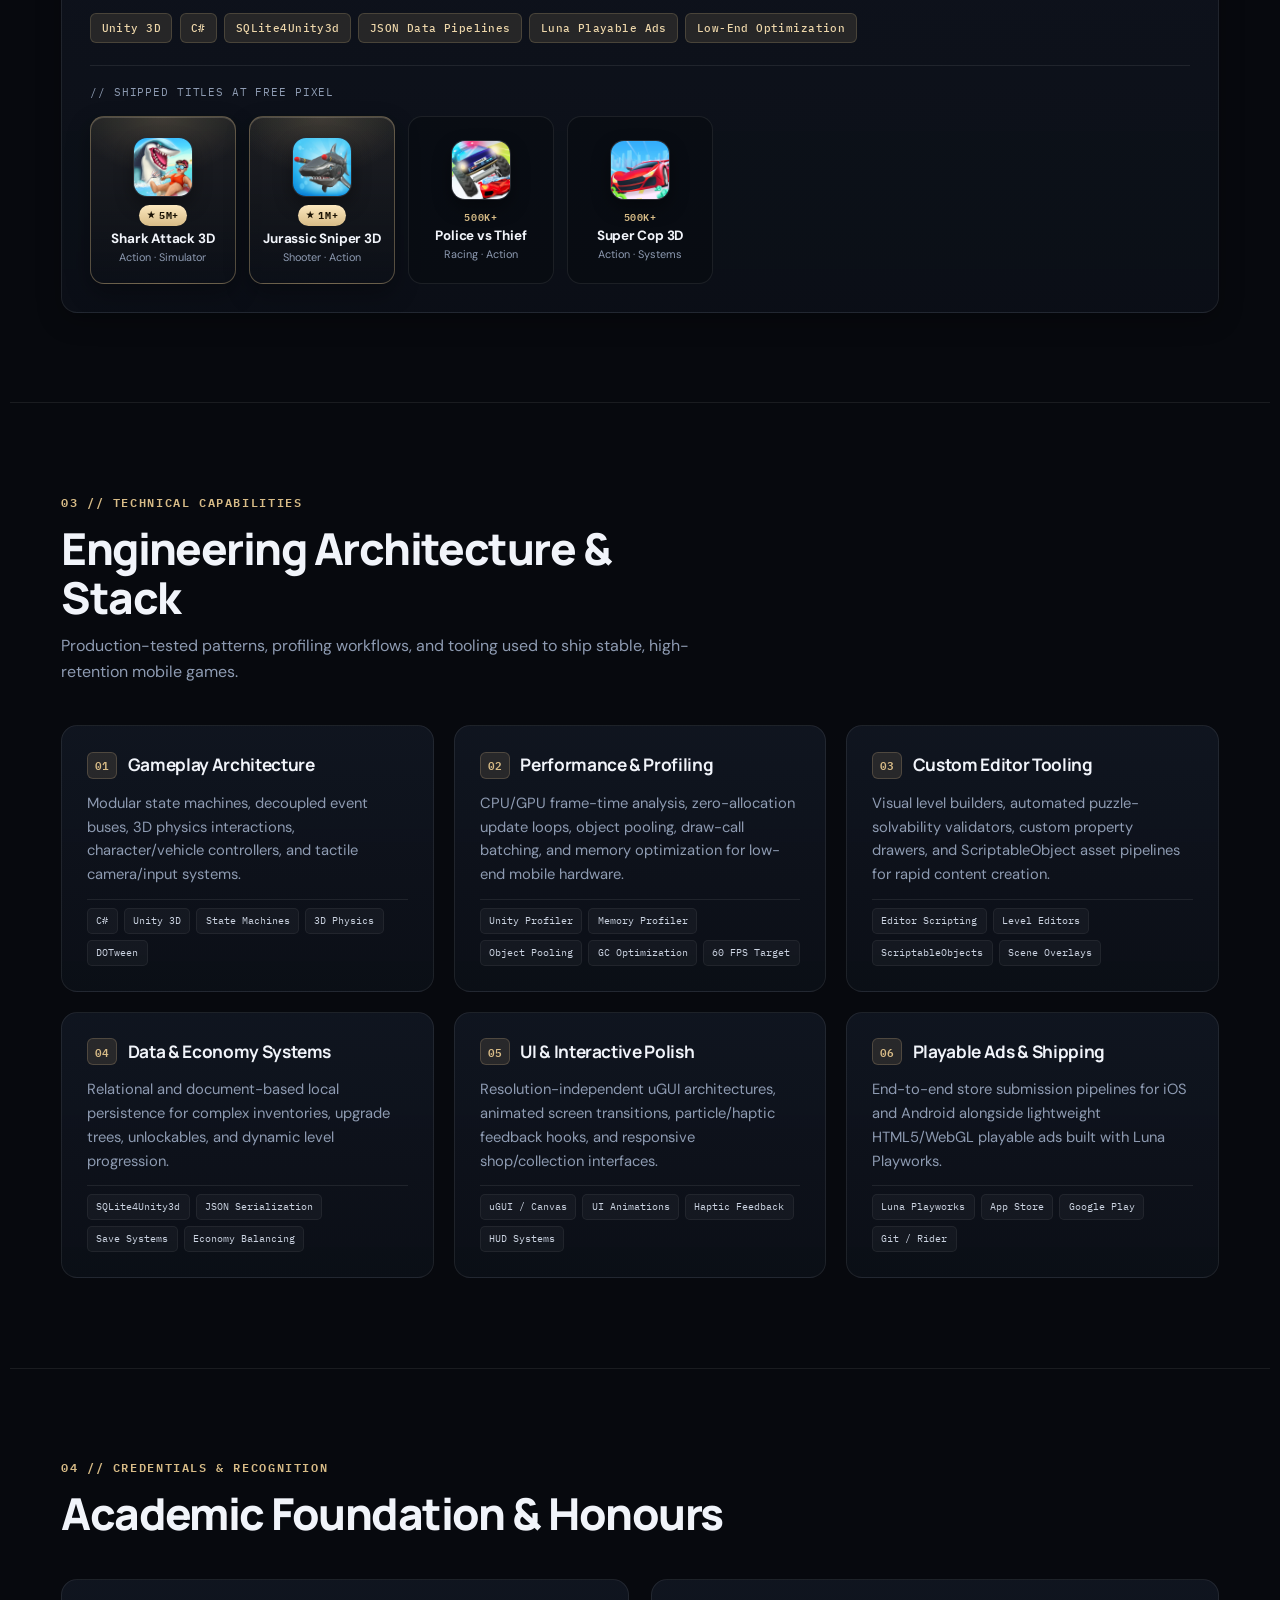
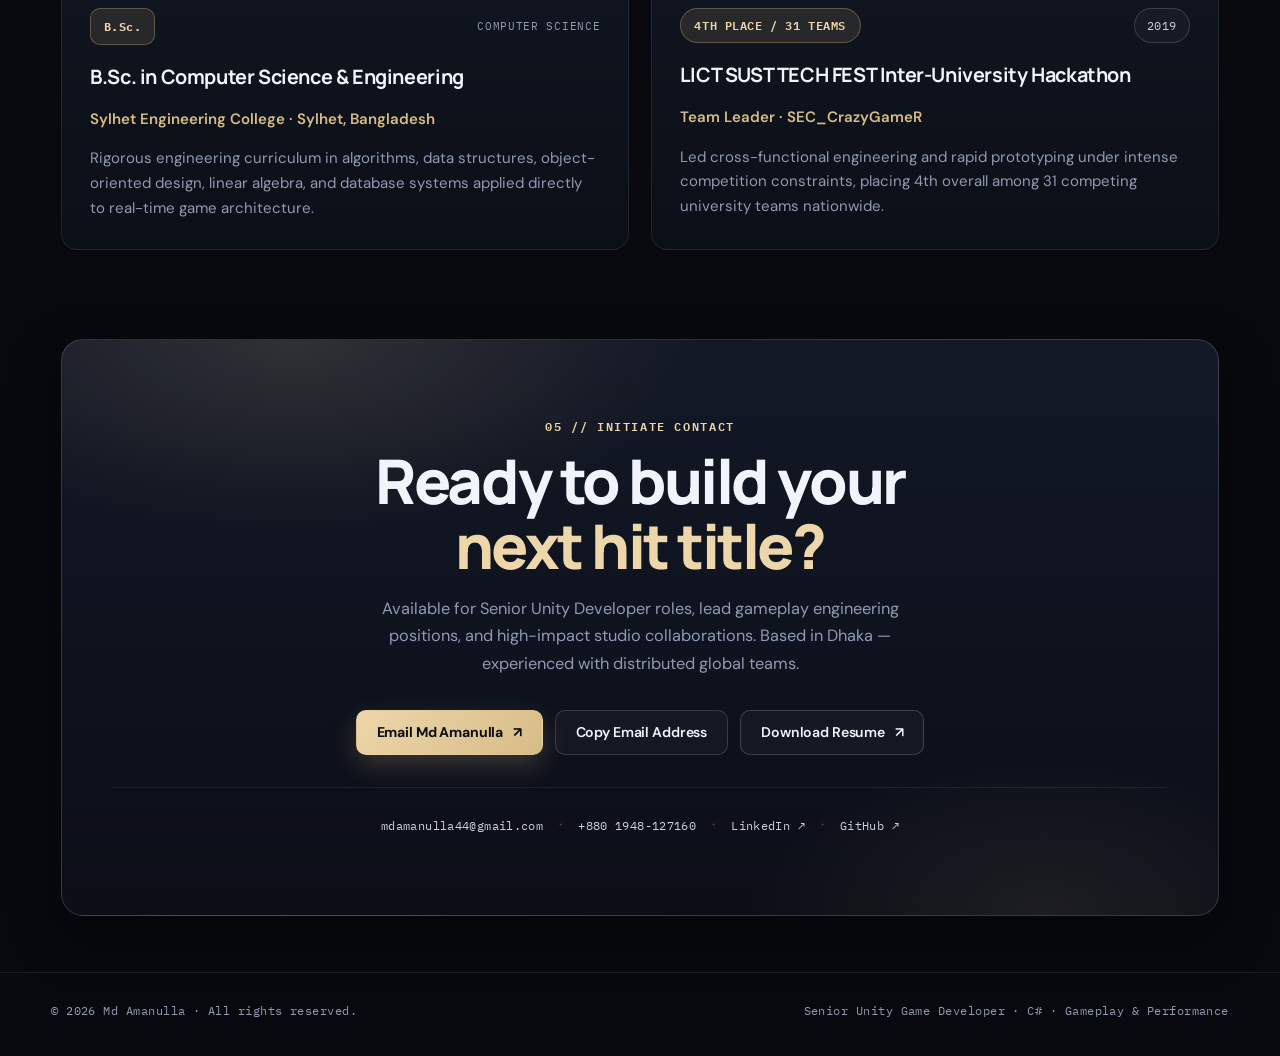
==== commit c7f3d11d: "Update portfolio design, content, and automated store data sync" ====
--- a/index.html
+++ b/index.html
@@ -3,68 +3,145 @@
 <head>
   <meta charset="utf-8">
   <meta name="viewport" content="width=device-width, initial-scale=1">
-  <meta name="description" content="Md Amanulla — Senior Unity Game Developer at PlayNoob. Gameplay systems, mobile shipping, and performance.">
-  <title>Md Amanulla — Senior Game Developer</title>
+  <meta name="theme-color" content="#080a0f">
+  <meta name="description" content="Md Amanulla — Senior Unity Game Developer with 6+ years of experience shipping 20+ mobile titles and 10M+ cumulative installs across PlayNoob, Manabreak, and Free Pixel.">
+  <meta property="og:title" content="Md Amanulla — Senior Unity Game Developer">
+  <meta property="og:description" content="Senior Unity Game Developer specializing in gameplay architecture, custom editor tooling, and mobile performance optimization across 20+ shipped titles.">
+  <meta property="og:type" content="website">
+  <meta property="og:url" content="https://amanulla-47.github.io/">
+  <meta property="og:image" content="https://amanulla-47.github.io/assets/icons/hole-it-3d.jpg">
+  <meta name="twitter:card" content="summary_large_image">
+  <meta name="twitter:title" content="Md Amanulla — Senior Unity Game Developer">
+  <meta name="twitter:description" content="6+ years building high-retention mobile gameplay, production tools, and 60 FPS performance for millions of players.">
+  <title>Md Amanulla — Senior Unity Game Developer</title>
+  <link rel="icon" type="image/svg+xml" href="data:image/svg+xml,%3Csvg xmlns='http://www.w3.org/2000/svg' viewBox='0 0 64 64'%3E%3Crect width='64' height='64' rx='14' fill='%230d1119' stroke='%23d8bc87' stroke-width='2'/%3E%3Ctext x='50%25' y='54%25' dominant-baseline='middle' text-anchor='middle' fill='%23d8bc87' font-family='system-ui,sans-serif' font-weight='800' font-size='26' letter-spacing='1'%3EAM%3C/text%3E%3C/svg%3E">
   <link rel="preconnect" href="https://fonts.googleapis.com">
   <link rel="preconnect" href="https://fonts.gstatic.com" crossorigin>
-  <link href="https://fonts.googleapis.com/css2?family=DM+Sans:wght@400;500;600;700&family=IBM+Plex+Mono:wght@400;500;600&family=Manrope:wght@400;500;600;700;800&display=swap" rel="stylesheet">
+  <link href="https://fonts.googleapis.com/css2?family=DM+Sans:ital,opsz,wght@0,9..40,400;0,9..40,500;0,9..40,600;0,9..40,700;1,9..40,400&family=IBM+Plex+Mono:wght@400;500;600&family=Manrope:wght@500;600;700;800&display=swap" rel="stylesheet">
   <link rel="stylesheet" href="style.css">
+  <script type="application/ld+json">
+  {
+    "@context": "https://schema.org",
+    "@type": "Person",
+    "name": "Md Amanulla",
+    "jobTitle": "Senior Unity Game Developer",
+    "worksFor": {
+      "@type": "Organization",
+      "name": "PlayNoob",
+      "url": "https://play-noob.com/"
+    },
+    "url": "https://amanulla-47.github.io/",
+    "email": "mailto:mdamanulla44@gmail.com",
+    "telephone": "+8801948127160",
+    "address": {
+      "@type": "PostalAddress",
+      "addressLocality": "Dhaka",
+      "addressCountry": "Bangladesh"
+    },
+    "alumniOf": {
+      "@type": "CollegeOrUniversity",
+      "name": "Sylhet Engineering College"
+    },
+    "sameAs": [
+      "https://www.linkedin.com/in/md-amanulla-377341a2/",
+      "https://github.com/amanulla-47"
+    ]
+  }
+  </script>
 </head>
 <body>
   <div class="bg-grid" aria-hidden="true"></div>
   <div class="bg-glow" aria-hidden="true"></div>
 
-  <header class="nav">
-    <a class="brand" href="#top">AMANULLA<span>.DEV</span></a>
-    <nav>
-      <a href="#work">Selected work</a>
+  <header class="nav" id="site-nav">
+    <a class="brand" href="#top" aria-label="Md Amanulla Home">
+      <span class="brand-mark">AM</span>
+      <span class="brand-text">AMANULLA<span>.DEV</span></span>
+    </a>
+    <nav aria-label="Primary navigation">
+      <a href="#work">Selected Work</a>
       <a href="#experience">Experience</a>
-      <a href="#education">Education</a>
-      <a href="#skills">Expertise</a>
-      <a href="#awards">Recognition</a>
+      <a href="#skills">Architecture &amp; Skills</a>
+      <a href="#education">Credentials</a>
       <a href="#contact">Contact</a>
     </nav>
-    <a class="nav-resume" href="https://drive.google.com/file/d/1D7ehYZx98PR3gXpWPNW29OIiCsJ5ZbO0/view?usp=share_link" target="_blank" rel="noopener">RESUME</a>
-    <button class="nav-toggle" type="button" aria-label="Open menu" aria-expanded="false"><span></span></button>
+    <div class="nav-right">
+      <a class="nav-resume" href="https://drive.google.com/file/d/1D7ehYZx98PR3gXpWPNW29OIiCsJ5ZbO0/view?usp=share_link" target="_blank" rel="noopener">
+        <span>Resume</span>
+        <span aria-hidden="true">↗</span>
+      </a>
+      <button class="nav-toggle" type="button" aria-label="Open navigation menu" aria-expanded="false" aria-controls="mobile-nav">
+        <span></span>
+      </button>
+    </div>
   </header>
 
-  <div class="mobile-nav" hidden>
+  <div class="mobile-nav" id="mobile-nav" hidden>
+    <a href="#work">Selected Work</a>
     <a href="#experience">Experience</a>
-    <a href="#education">Education</a>
-    <a href="#skills">Skills</a>
-    <a href="#work">Work</a>
-    <a href="#awards">Awards</a>
+    <a href="#skills">Architecture &amp; Skills</a>
+    <a href="#education">Credentials</a>
     <a href="#contact">Contact</a>
-    <a href="https://drive.google.com/file/d/1D7ehYZx98PR3gXpWPNW29OIiCsJ5ZbO0/view?usp=share_link" target="_blank" rel="noopener">Resume</a>
+    <a class="mobile-resume" href="https://drive.google.com/file/d/1D7ehYZx98PR3gXpWPNW29OIiCsJ5ZbO0/view?usp=share_link" target="_blank" rel="noopener">View Resume (PDF) ↗</a>
   </div>
 
   <main id="top">
+    <!-- HERO SECTION -->
     <section class="hero">
       <div class="hero-main">
-        <p class="status-pill"><span class="pulse"></span> Available for opportunities</p>
-        <p class="hero-eyebrow">MD AMANULLA / GAME DEVELOPER</p>
-        <h1>Built to play.<br><span>Made to last.</span></h1>
-        <p class="hero-title">Senior Unity Game Developer · <a href="https://play-noob.com/" target="_blank" rel="noopener">PlayNoob</a></p>
-        <p class="lead">From the first prototype to the next million players. I build mobile gameplay, production tools, and the performance that makes it all feel effortless.</p>
+        <div class="status-pill">
+          <span class="pulse" aria-hidden="true"></span>
+          <span>Available for Senior Unity &amp; Gameplay Engineering roles</span>
+        </div>
+        <p class="hero-eyebrow">MD AMANULLA · SENIOR UNITY GAME DEVELOPER</p>
+        <h1>Built to play.<br><span>Engineered to scale.</span></h1>
+        <p class="hero-title">
+          Senior Unity Game Developer at <a href="https://play-noob.com/" target="_blank" rel="noopener">PlayNoob</a> · Former Lead &amp; Core Engineer at Manabreak &amp; Free Pixel
+        </p>
+        <p class="lead">
+          I architect responsive 3D gameplay systems, custom Unity Editor level-authoring tools, and 60 FPS mobile performance pipelines—taking titles from rapid zero-to-one prototypes to millions of global installs.
+        </p>
         <div class="hero-actions">
-          <a class="btn primary" href="mailto:mdamanulla44@gmail.com">Let’s talk <span aria-hidden="true">↗</span></a>
-          <a class="btn ghost" href="#work">Explore my work <span aria-hidden="true">↓</span></a>
-          <a class="btn ghost" href="https://drive.google.com/file/d/1D7ehYZx98PR3gXpWPNW29OIiCsJ5ZbO0/view?usp=share_link" target="_blank" rel="noopener">Resume</a>
-        </div>
-        <div class="hero-stats">
-          <div><strong>6+</strong><span>Years</span></div>
-          <div><strong>20+</strong><span>Titles</span></div>
-          <div><strong>3</strong><span>Studios</span></div>
-        </div>
-      </div>
-
-      <aside class="profile-card">
-        <div class="game-gallery" aria-label="Selected shipped games">
-          <a href="#work-holeIt3d"><img src="assets/icons/hole-it-3d.jpg" alt="Hole It 3D!" width="120" height="120"></a>
-          <a href="#work-tileJam3d"><img src="assets/icons/tile-jam-3d.jpg" alt="Tile Jam 3D" width="120" height="120"></a>
-          <a href="#work-jurassicSniper3d"><img src="assets/icons/jurassic-sniper-3d.jpg" alt="Jurassic Sniper 3D" width="120" height="120"></a>
-        </div>
-        <p class="profile-kicker">Behind the gameplay</p>
+          <a class="btn primary" href="#work">
+            <span>Explore Shipped Games</span>
+            <span aria-hidden="true">↓</span>
+          </a>
+          <a class="btn ghost" href="mailto:mdamanulla44@gmail.com">
+            <span>Get in Touch</span>
+            <span aria-hidden="true">↗</span>
+          </a>
+          <a class="btn ghost" href="https://drive.google.com/file/d/1D7ehYZx98PR3gXpWPNW29OIiCsJ5ZbO0/view?usp=share_link" target="_blank" rel="noopener">
+            <span>Resume</span>
+            <span aria-hidden="true">↗</span>
+          </a>
+        </div>
+
+        <div class="hero-stats" aria-label="Career highlights">
+          <div class="stat-item">
+            <strong>6+</strong>
+            <span>Years in Unity</span>
+          </div>
+          <div class="stat-item">
+            <strong>10M+</strong>
+            <span>Player Installs</span>
+          </div>
+          <div class="stat-item">
+            <strong>20+</strong>
+            <span>Shipped Titles</span>
+          </div>
+          <div class="stat-item">
+            <strong>3</strong>
+            <span>Game Studios</span>
+          </div>
+        </div>
+      </div>
+
+      <aside class="profile-card" aria-label="Developer profile summary">
+        <div class="profile-card-header">
+          <span class="profile-kicker">// ENGINEER DOSSIER</span>
+          <span class="profile-badge">Unity / C#</span>
+        </div>
+
         <div class="profile-top">
           <div class="avatar" aria-hidden="true">AM</div>
           <div>
@@ -72,263 +149,445 @@
             <p class="profile-role">Senior Unity Game Developer</p>
           </div>
         </div>
+
+        <div class="featured-strip" aria-label="Featured shipped titles">
+          <p class="strip-label">Featured Shipped Titles</p>
+          <div class="game-gallery">
+            <a href="#work-sharkAttack3d" class="gallery-chip" title="Shark Attack 3D — 5M+ Installs">
+              <img src="assets/icons/shark-attack-3d.jpg" alt="Shark Attack 3D" width="96" height="96">
+              <span>5M+</span>
+            </a>
+            <a href="#work-holeIt3d" class="gallery-chip" title="Hole It 3D! — 1M+ Installs">
+              <img src="assets/icons/hole-it-3d.jpg" alt="Hole It 3D!" width="96" height="96">
+              <span>1M+</span>
+            </a>
+            <a href="#work-jurassicSniper3d" class="gallery-chip" title="Jurassic Sniper 3D — 1M+ Installs">
+              <img src="assets/icons/jurassic-sniper-3d.jpg" alt="Jurassic Sniper 3D" width="96" height="96">
+              <span>1M+</span>
+            </a>
+            <a href="#work-tileJam3d" class="gallery-chip" title="Tile Jam 3D — 1K+ Installs">
+              <img src="assets/icons/tile-jam-3d.jpg" alt="Tile Jam 3D" width="96" height="96">
+              <span>1K+</span>
+            </a>
+          </div>
+        </div>
+
         <dl class="profile-meta">
           <div>
-            <dt>Company</dt>
+            <dt>Current Studio</dt>
             <dd><a href="https://play-noob.com/" target="_blank" rel="noopener">PlayNoob</a></dd>
           </div>
           <div>
-            <dt>Location</dt>
-            <dd>Dhaka, Bangladesh</dd>
+            <dt>Specialization</dt>
+            <dd>Gameplay · Editor Tools · Optimization</dd>
           </div>
           <div>
-            <dt>Availability</dt>
-            <dd><span class="avail">Open to opportunities</span></dd>
+            <dt>Platforms</dt>
+            <dd>iOS · Android · WebGL / Playables</dd>
           </div>
           <div>
-            <dt>Specialty</dt>
-            <dd>Gameplay · Performance · Mobile</dd>
+            <dt>Base &amp; Mode</dt>
+            <dd>Dhaka, BD · <span class="avail">Remote &amp; Relocation</span></dd>
           </div>
         </dl>
+
         <div class="profile-footer">
           <a href="mailto:mdamanulla44@gmail.com">Email</a>
-          <a href="https://www.linkedin.com/in/md-amanulla-377341a2/" target="_blank" rel="noopener">LinkedIn</a>
-          <a href="https://github.com/amanulla-47" target="_blank" rel="noopener">GitHub</a>
+          <a href="https://www.linkedin.com/in/md-amanulla-377341a2/" target="_blank" rel="noopener">LinkedIn ↗</a>
+          <a href="https://github.com/amanulla-47" target="_blank" rel="noopener">GitHub ↗</a>
         </div>
       </aside>
     </section>
 
+    <!-- SELECTED WORK SECTION -->
     <section id="work" class="section">
-      <div class="section-label">Industry Work</div>
+      <div class="section-header-row">
+        <div>
+          <div class="section-label">01 // Production Portfolio</div>
+          <div class="section-head">
+            <h2>Shipped Games &amp; Systems</h2>
+            <p>Commercial mobile titles across puzzle, hybrid-casual, and action genres. Click any preview to watch live gameplay or inspect the systems engineered underneath.</p>
+          </div>
+        </div>
+        <div class="filter-bar" role="tablist" aria-label="Filter projects by category">
+          <button type="button" class="filter-btn active" data-filter="all" role="tab" aria-selected="true">All Titles <span class="count">9</span></button>
+          <button type="button" class="filter-btn" data-filter="hit" role="tab" aria-selected="false">1M+ Hits <span class="count">3</span></button>
+          <button type="button" class="filter-btn" data-filter="puzzle" role="tab" aria-selected="false">Puzzle &amp; Match <span class="count">6</span></button>
+          <button type="button" class="filter-btn" data-filter="action" role="tab" aria-selected="false">Action &amp; Shooter <span class="count">3</span></button>
+        </div>
+      </div>
+
+      <div class="work-grid">
+        <!-- 1. Hole It 3D! -->
+        <article class="work-card reveal" id="work-holeIt3d" data-game="holeIt3d" data-category="puzzle" data-hit="true">
+          <div class="video-card" data-video="HG1sT4EAWOY">
+            <img class="video-thumb" src="https://img.youtube.com/vi/HG1sT4EAWOY/hqdefault.jpg" alt="Hole It 3D gameplay preview" loading="lazy">
+            <span class="stat-badge">1M+ downloads</span>
+            <button type="button" class="play-btn" aria-label="Play Hole It 3D gameplay video"><span></span></button>
+          </div>
+          <div class="work-info">
+            <div class="work-top">
+              <div class="work-brand">
+                <img class="work-mini-icon" src="assets/icons/hole-it-3d.jpg" alt="" width="40" height="40" loading="lazy">
+                <div>
+                  <span class="studio">PlayNoob</span>
+                  <h3>Hole It 3D!</h3>
+                </div>
+              </div>
+              <span class="genre">Puzzle</span>
+            </div>
+            <p>Engineered spatial hole-consumption physics, custom Unity Editor level-authoring tools, UI flows, and frame-pacing optimizations for smooth mobile play.</p>
+            <div class="work-tags">
+              <span>Custom Level Tools</span><span>3D Physics</span><span>Optimization</span><span>UI Systems</span>
+            </div>
+            <div class="work-footer">
+              <a class="card-link" href="https://apps.apple.com/vn/app/hole-it-3d/id6740699102" target="_blank" rel="noopener">App Store <span>↗</span></a>
+              <button type="button" class="watch-trigger" data-watch-target="HG1sT4EAWOY">▶ Watch Gameplay</button>
+            </div>
+          </div>
+        </article>
+
+        <!-- 2. Shark Attack 3D -->
+        <article class="work-card reveal" id="work-sharkAttack3d" data-game="sharkAttack3d" data-category="action" data-hit="true">
+          <div class="video-card" data-video="8qV3oALv3uU">
+            <img class="video-thumb" src="https://img.youtube.com/vi/8qV3oALv3uU/hqdefault.jpg" alt="Shark Attack 3D gameplay preview" loading="lazy">
+            <span class="stat-badge">5M+ downloads</span>
+            <button type="button" class="play-btn" aria-label="Play Shark Attack 3D gameplay video"><span></span></button>
+          </div>
+          <div class="work-info">
+            <div class="work-top">
+              <div class="work-brand">
+                <img class="work-mini-icon" src="assets/icons/shark-attack-3d.jpg" alt="" width="40" height="40" loading="lazy">
+                <div>
+                  <span class="studio">Free Pixel</span>
+                  <h3>Shark Attack 3D</h3>
+                </div>
+              </div>
+              <span class="genre">Action</span>
+            </div>
+            <p>Built predator locomotion, mission progression, and SQLite-driven upgrade economies while reducing scene load times and memory footprint on low-end devices.</p>
+            <div class="work-tags">
+              <span>Gameplay Systems</span><span>SQLite</span><span>Memory Profiling</span><span>UI</span>
+            </div>
+            <div class="work-footer">
+              <a class="card-link" href="https://apps.apple.com/us/app/shark-attack-simulator-games/id1489941954" target="_blank" rel="noopener">App Store <span>↗</span></a>
+              <button type="button" class="watch-trigger" data-watch-target="8qV3oALv3uU">▶ Watch Gameplay</button>
+            </div>
+          </div>
+        </article>
+
+        <!-- 3. Jurassic Sniper 3D -->
+        <article class="work-card reveal" id="work-jurassicSniper3d" data-game="jurassicSniper3d" data-category="action" data-hit="true">
+          <div class="video-card" data-video="OHmhPAWJg6c">
+            <img class="video-thumb" src="https://img.youtube.com/vi/OHmhPAWJg6c/hqdefault.jpg" alt="Jurassic Sniper 3D gameplay preview" loading="lazy">
+            <span class="stat-badge">1M+ downloads</span>
+            <button type="button" class="play-btn" aria-label="Play Jurassic Sniper 3D gameplay video"><span></span></button>
+          </div>
+          <div class="work-info">
+            <div class="work-top">
+              <div class="work-brand">
+                <img class="work-mini-icon" src="assets/icons/jurassic-sniper-3d.jpg" alt="" width="40" height="40" loading="lazy">
+                <div>
+                  <span class="studio">Free Pixel</span>
+                  <h3>Jurassic Sniper 3D</h3>
+                </div>
+              </div>
+              <span class="genre">Shooter</span>
+            </div>
+            <p>Led ballistic trajectory and scope mechanics, weak-point hit detection, SQLite data architecture, and responsive HUD/progression interfaces.</p>
+            <div class="work-tags">
+              <span>Lead Gameplay</span><span>Ballistics</span><span>SQLite</span><span>Performance</span>
+            </div>
+            <div class="work-footer">
+              <a class="card-link" href="https://apps.apple.com/us/app/jurassic-sniper-3d/id1535441769" target="_blank" rel="noopener">App Store <span>↗</span></a>
+              <button type="button" class="watch-trigger" data-watch-target="OHmhPAWJg6c">▶ Watch Gameplay</button>
+            </div>
+          </div>
+        </article>
+
+        <!-- 4. Stack Merge -->
+        <article class="work-card reveal" id="work-stackMerge" data-game="stackMerge" data-category="puzzle" data-hit="false">
+          <div class="video-card" data-video="1FtWhm8w-ns">
+            <img class="video-thumb" src="https://img.youtube.com/vi/1FtWhm8w-ns/hqdefault.jpg" alt="Stack Merge gameplay preview" loading="lazy">
+            <span class="stat-badge">1K+ downloads</span>
+            <button type="button" class="play-btn" aria-label="Play Stack Merge gameplay video"><span></span></button>
+          </div>
+          <div class="work-info">
+            <div class="work-top">
+              <div class="work-brand">
+                <img class="work-mini-icon" src="assets/icons/stack-merge.jpg" alt="" width="40" height="40" loading="lazy">
+                <div>
+                  <span class="studio">PlayNoob</span>
+                  <h3>Stack Merge</h3>
+                </div>
+              </div>
+              <span class="genre">Merge</span>
+            </div>
+            <p>Architected grid stack-sorting mechanics, chained merge animation sequencers, and procedural difficulty progression systems from the ground up.</p>
+            <div class="work-tags">
+              <span>Core Architecture</span><span>Procedural Logic</span><span>Tweening</span><span>C#</span>
+            </div>
+            <div class="work-footer">
+              <a class="card-link" href="https://apps.apple.com/us/app/stack-merge/id6478578678" target="_blank" rel="noopener">App Store <span>↗</span></a>
+              <button type="button" class="watch-trigger" data-watch-target="1FtWhm8w-ns">▶ Watch Gameplay</button>
+            </div>
+          </div>
+        </article>
+
+        <!-- 5. Tile Jam 3D -->
+        <article class="work-card reveal" id="work-tileJam3d" data-game="tileJam3d" data-category="puzzle" data-hit="false">
+          <div class="video-card" data-video="txyOPd8rXco">
+            <img class="video-thumb" src="https://img.youtube.com/vi/txyOPd8rXco/hqdefault.jpg" alt="Tile Jam 3D gameplay preview" loading="lazy">
+            <span class="stat-badge">1K+ downloads</span>
+            <button type="button" class="play-btn" aria-label="Play Tile Jam 3D gameplay video"><span></span></button>
+          </div>
+          <div class="work-info">
+            <div class="work-top">
+              <div class="work-brand">
+                <img class="work-mini-icon" src="assets/icons/tile-jam-3d.jpg" alt="" width="40" height="40" loading="lazy">
+                <div>
+                  <span class="studio">PlayNoob</span>
+                  <h3>Tile Jam 3D</h3>
+                </div>
+              </div>
+              <span class="genre">Match</span>
+            </div>
+            <p>Developed the 3D tile-matching state machine, tray capacity validation, board-clearing solvers, and tactile touch-selection feedback.</p>
+            <div class="work-tags">
+              <span>State Machines</span><span>3D Raycasting</span><span>Level Pipeline</span><span>Polish</span>
+            </div>
+            <div class="work-footer">
+              <a class="card-link" href="https://apps.apple.com/us/app/tile-jam-3d/id6480384280" target="_blank" rel="noopener">App Store <span>↗</span></a>
+              <button type="button" class="watch-trigger" data-watch-target="txyOPd8rXco">▶ Watch Gameplay</button>
+            </div>
+          </div>
+        </article>
+
+        <!-- 6. Fall in Hole! -->
+        <article class="work-card reveal" id="work-fallInHole" data-game="fallInHole" data-category="puzzle" data-hit="false">
+          <div class="video-card" data-video="Edc83P7kTvA">
+            <img class="video-thumb" src="https://img.youtube.com/vi/Edc83P7kTvA/hqdefault.jpg" alt="Fall in Hole gameplay preview" loading="lazy">
+            <span class="stat-badge">Live</span>
+            <button type="button" class="play-btn" aria-label="Play Fall in Hole gameplay video"><span></span></button>
+          </div>
+          <div class="work-info">
+            <div class="work-top">
+              <div class="work-brand">
+                <img class="work-mini-icon" src="assets/icons/fall-in-hole.jpg" alt="" width="40" height="40" loading="lazy">
+                <div>
+                  <span class="studio">PlayNoob</span>
+                  <h3>Fall in Hole!</h3>
+                </div>
+              </div>
+              <span class="genre">Hyper-casual</span>
+            </div>
+            <p>Designed and built core crowd-collection physics, dynamic obstacle interactions, and camera/haptic feedback loops from initial concept to release.</p>
+            <div class="work-tags">
+              <span>Physics Simulation</span><span>Core Loop</span><span>Camera Systems</span><span>Haptics</span>
+            </div>
+            <div class="work-footer">
+              <a class="card-link" href="https://apps.apple.com/vn/app/fall-in-hole/id6752026800" target="_blank" rel="noopener">App Store <span>↗</span></a>
+              <button type="button" class="watch-trigger" data-watch-target="Edc83P7kTvA">▶ Watch Gameplay</button>
+            </div>
+          </div>
+        </article>
+
+        <!-- 7. Water Jam 3D -->
+        <article class="work-card reveal" id="work-waterJam3d" data-game="waterJam3d" data-category="puzzle" data-hit="false">
+          <div class="video-card" data-video="eKQ-DSdAGeQ">
+            <img class="video-thumb" src="https://img.youtube.com/vi/eKQ-DSdAGeQ/hqdefault.jpg" alt="Water Jam 3D gameplay preview" loading="lazy">
+            <span class="stat-badge">Live</span>
+            <button type="button" class="play-btn" aria-label="Play Water Jam 3D gameplay video"><span></span></button>
+          </div>
+          <div class="work-info">
+            <div class="work-top">
+              <div class="work-brand">
+                <img class="work-mini-icon" src="assets/icons/water-jam.jpg" alt="" width="40" height="40" loading="lazy">
+                <div>
+                  <span class="studio">PlayNoob</span>
+                  <h3>Water Jam 3D</h3>
+                </div>
+              </div>
+              <span class="genre">Puzzle</span>
+            </div>
+            <p>Implemented color-sorting state validation, multi-queue pouring sequences, and smooth visual transitions with zero-allocation runtime loops.</p>
+            <div class="work-tags">
+              <span>Puzzle Logic</span><span>Animation Curves</span><span>Zero-Alloc C#</span><span>Feel</span>
+            </div>
+            <div class="work-footer">
+              <a class="card-link" href="https://apps.apple.com/us/app/water-jam/id6605929829" target="_blank" rel="noopener">App Store <span>↗</span></a>
+              <button type="button" class="watch-trigger" data-watch-target="eKQ-DSdAGeQ">▶ Watch Gameplay</button>
+            </div>
+          </div>
+        </article>
+
+        <!-- 8. Car Match 3D -->
+        <article class="work-card reveal" id="work-carMatch3d" data-game="carMatch3d" data-category="puzzle" data-hit="false">
+          <div class="video-card" data-video="0i3nJHRJL4A">
+            <img class="video-thumb" src="https://img.youtube.com/vi/0i3nJHRJL4A/hqdefault.jpg" alt="Car Match 3D gameplay preview" loading="lazy">
+            <span class="stat-badge">Live</span>
+            <button type="button" class="play-btn" aria-label="Play Car Match 3D gameplay video"><span></span></button>
+          </div>
+          <div class="work-info">
+            <div class="work-top">
+              <div class="work-brand">
+                <img class="work-mini-icon" src="assets/icons/car-match-3d.jpg" alt="" width="40" height="40" loading="lazy">
+                <div>
+                  <span class="studio">PlayNoob</span>
+                  <h3>Car Match 3D</h3>
+                </div>
+              </div>
+              <span class="genre">Match</span>
+            </div>
+            <p>Created grid-based pathfinding, parking-lot exit validation, collision-free vehicle queuing, and serialized level configuration tools.</p>
+            <div class="work-tags">
+              <span>Pathfinding</span><span>Grid Systems</span><span>Level Data</span><span>C#</span>
+            </div>
+            <div class="work-footer">
+              <a class="card-link" href="https://apps.apple.com/us/app/car-match-3d/id6738652189" target="_blank" rel="noopener">App Store <span>↗</span></a>
+              <button type="button" class="watch-trigger" data-watch-target="0i3nJHRJL4A">▶ Watch Gameplay</button>
+            </div>
+          </div>
+        </article>
+
+        <!-- 9. Dash Fight -->
+        <article class="work-card reveal" id="work-dashFight" data-game="dashFight" data-category="action" data-hit="false">
+          <div class="video-card" data-video="mqnNkWRYDdc">
+            <img class="video-thumb" src="https://img.youtube.com/vi/mqnNkWRYDdc/hqdefault.jpg" alt="Dash Fight gameplay preview" loading="lazy">
+            <span class="stat-badge">Prototype</span>
+            <button type="button" class="play-btn" aria-label="Play Dash Fight gameplay video"><span></span></button>
+          </div>
+          <div class="work-info">
+            <div class="work-top">
+              <div class="work-brand">
+                <div class="work-mini-icon placeholder">DF</div>
+                <div>
+                  <span class="studio">PlayNoob</span>
+                  <h3>Dash Fight</h3>
+                </div>
+              </div>
+              <span class="genre">Action</span>
+            </div>
+            <p>Built high-tempo dash combat controllers, hit-stop and VFX timing hooks, and modular enemy wave AI behaviors.</p>
+            <div class="work-tags">
+              <span>Combat Controller</span><span>AI State Machine</span><span>VFX Hooks</span><span>Prototyping</span>
+            </div>
+            <div class="work-footer">
+              <span class="card-note">Internal Production Build</span>
+              <button type="button" class="watch-trigger" data-watch-target="mqnNkWRYDdc">▶ Watch Gameplay</button>
+            </div>
+          </div>
+        </article>
+      </div>
+    </section>
+
+    <!-- WORK EXPERIENCE SECTION -->
+    <section id="experience" class="section">
+      <div class="section-label">02 // Career Trajectory</div>
       <div class="section-head">
-        <h2>Games out in the world.</h2>
-        <p>A selection of live mobile titles. Explore the gameplay and the systems behind it.</p>
-      </div>
-      <div class="work-grid">
-        <article class="work-card reveal" id="work-holeIt3d" data-game="holeIt3d">
-          <div class="video-card" data-video="HG1sT4EAWOY">
-            <img class="video-thumb" src="https://img.youtube.com/vi/HG1sT4EAWOY/hqdefault.jpg" alt="Hole It 3D" loading="lazy">
-            <span class="stat-badge">1M+ downloads</span>
-            <button type="button" class="play-btn" aria-label="Play Hole It 3D"><span></span></button>
-          </div>
-          <div class="work-info">
-            <div class="work-top"><span class="studio">PlayNoob</span><span class="genre">Puzzle</span></div>
-            <h3>Hole It 3D!</h3>
-            <p>Gameplay improvements, optimization, level builder, and UI.</p>
-            <a class="card-link" href="https://apps.apple.com/vn/app/hole-it-3d/id6740699102" target="_blank" rel="noopener">App Store <span>↗</span></a>
-          </div>
-        </article>
-
-        <article class="work-card reveal" id="work-fallInHole" data-game="fallInHole">
-          <div class="video-card" data-video="Edc83P7kTvA">
-            <img class="video-thumb" src="https://img.youtube.com/vi/Edc83P7kTvA/hqdefault.jpg" alt="Fall in Hole" loading="lazy">
-            <button type="button" class="play-btn" aria-label="Play Fall in Hole"><span></span></button>
-          </div>
-          <div class="work-info">
-            <div class="work-top"><span class="studio">PlayNoob</span><span class="genre">Hyper-casual</span></div>
-            <h3>Fall in Hole!</h3>
-            <p>Core gameplay mechanics designed and built from scratch.</p>
-            <a class="card-link" href="https://apps.apple.com/vn/app/fall-in-hole/id6752026800" target="_blank" rel="noopener">App Store <span>↗</span></a>
-          </div>
-        </article>
-
-        <article class="work-card reveal" id="work-tileJam3d" data-game="tileJam3d">
-          <div class="video-card" data-video="txyOPd8rXco">
-            <img class="video-thumb" src="https://img.youtube.com/vi/txyOPd8rXco/hqdefault.jpg" alt="Tile Jam 3D" loading="lazy">
-            <span class="stat-badge">500K+ downloads</span>
-            <button type="button" class="play-btn" aria-label="Play Tile Jam 3D"><span></span></button>
-          </div>
-          <div class="work-info">
-            <div class="work-top"><span class="studio">PlayNoob</span><span class="genre">Match</span></div>
-            <h3>Tile Jam 3D</h3>
-            <p>Core gameplay mechanics designed and built from scratch.</p>
-            <a class="card-link" href="https://apps.apple.com/us/app/tile-jam-3d/id6480384280" target="_blank" rel="noopener">App Store <span>↗</span></a>
-          </div>
-        </article>
-
-        <article class="work-card reveal" id="work-stackMerge" data-game="stackMerge">
-          <div class="video-card" data-video="1FtWhm8w-ns">
-            <img class="video-thumb" src="https://img.youtube.com/vi/1FtWhm8w-ns/hqdefault.jpg" alt="Stack Merge" loading="lazy">
-            <span class="stat-badge">1M+ downloads</span>
-            <button type="button" class="play-btn" aria-label="Play Stack Merge"><span></span></button>
-          </div>
-          <div class="work-info">
-            <div class="work-top"><span class="studio">PlayNoob</span><span class="genre">Merge</span></div>
-            <h3>Stack Merge</h3>
-            <p>Gameplay systems designed and developed from scratch.</p>
-            <a class="card-link" href="https://apps.apple.com/us/app/stack-merge/id6478578678" target="_blank" rel="noopener">App Store <span>↗</span></a>
-          </div>
-        </article>
-
-        <article class="work-card reveal" id="work-waterJam3d" data-game="waterJam3d">
-          <div class="video-card" data-video="eKQ-DSdAGeQ">
-            <img class="video-thumb" src="https://img.youtube.com/vi/eKQ-DSdAGeQ/hqdefault.jpg" alt="Water Jam 3D" loading="lazy">
-            <button type="button" class="play-btn" aria-label="Play Water Jam 3D"><span></span></button>
-          </div>
-          <div class="work-info">
-            <div class="work-top"><span class="studio">PlayNoob</span><span class="genre">Puzzle</span></div>
-            <h3>Water Jam 3D</h3>
-            <p>Core gameplay mechanics with polish and iteration.</p>
-            <a class="card-link" href="https://apps.apple.com/us/app/water-jam/id6605929829" target="_blank" rel="noopener">App Store <span>↗</span></a>
-          </div>
-        </article>
-
-        <article class="work-card reveal" id="work-carMatch3d" data-game="carMatch3d">
-          <div class="video-card" data-video="0i3nJHRJL4A">
-            <img class="video-thumb" src="https://img.youtube.com/vi/0i3nJHRJL4A/hqdefault.jpg" alt="Car Match 3D" loading="lazy">
-            <button type="button" class="play-btn" aria-label="Play Car Match 3D"><span></span></button>
-          </div>
-          <div class="work-info">
-            <div class="work-top"><span class="studio">PlayNoob</span><span class="genre">Match</span></div>
-            <h3>Car Match 3D</h3>
-            <p>Core gameplay mechanics designed and built from scratch.</p>
-            <a class="card-link" href="https://apps.apple.com/us/app/car-match-3d/id6738652189" target="_blank" rel="noopener">App Store <span>↗</span></a>
-          </div>
-        </article>
-
-        <article class="work-card reveal" id="work-dashFight" data-game="dashFight">
-          <div class="video-card" data-video="mqnNkWRYDdc">
-            <img class="video-thumb" src="https://img.youtube.com/vi/mqnNkWRYDdc/hqdefault.jpg" alt="Dash Fight" loading="lazy">
-            <button type="button" class="play-btn" aria-label="Play Dash Fight"><span></span></button>
-          </div>
-          <div class="work-info">
-            <div class="work-top"><span class="studio">PlayNoob</span><span class="genre">Action</span></div>
-            <h3>Dash Fight</h3>
-            <p>Gameplay development, iteration, and polish.</p>
-          </div>
-        </article>
-
-        <article class="work-card reveal" id="work-sharkAttack3d" data-game="sharkAttack3d">
-          <div class="video-card" data-video="8qV3oALv3uU">
-            <img class="video-thumb" src="https://img.youtube.com/vi/8qV3oALv3uU/hqdefault.jpg" alt="Shark Attack 3D" loading="lazy">
-            <span class="stat-badge">5M+ downloads</span>
-            <button type="button" class="play-btn" aria-label="Play Shark Attack 3D"><span></span></button>
-          </div>
-          <div class="work-info">
-            <div class="work-top"><span class="studio">Free Pixel</span><span class="genre">Action</span></div>
-            <h3>Shark Attack 3D</h3>
-            <p>Core gameplay, UI, SQLite data, and load/memory optimization.</p>
-            <a class="card-link" href="https://apps.apple.com/us/app/shark-attack-simulator-games/id1489941954" target="_blank" rel="noopener">App Store <span>↗</span></a>
-          </div>
-        </article>
-
-        <article class="work-card reveal" id="work-jurassicSniper3d" data-game="jurassicSniper3d">
-          <div class="video-card" data-video="OHmhPAWJg6c">
-            <img class="video-thumb" src="https://img.youtube.com/vi/OHmhPAWJg6c/hqdefault.jpg" alt="Jurassic Sniper 3D" loading="lazy">
-            <span class="stat-badge">1M+ downloads</span>
-            <button type="button" class="play-btn" aria-label="Play Jurassic Sniper 3D"><span></span></button>
-          </div>
-          <div class="work-info">
-            <div class="work-top"><span class="studio">Free Pixel</span><span class="genre">Shooter</span></div>
-            <h3>Jurassic Sniper 3D</h3>
-            <p>Lead gameplay, UI systems, SQLite data, and performance work.</p>
-            <a class="card-link" href="https://apps.apple.com/us/app/jurassic-sniper-3d/id1535441769" target="_blank" rel="noopener">App Store <span>↗</span></a>
-          </div>
-        </article>
-      </div>
-    </section>
-
-    <section id="experience" class="section">
-      <div class="section-label">Career</div>
-      <div class="section-head">
-        <h2>Work Experience</h2>
-        <p>Professional track record across mobile gaming studios.</p>
+        <h2>Professional Experience</h2>
+        <p>Over 6 years of full-lifecycle game engineering—from rapid concept validation to live-ops optimization across high-volume mobile studios.</p>
       </div>
 
       <div class="exp-list">
+        <!-- PlayNoob -->
         <article class="exp-card reveal">
           <div class="exp-head">
             <div>
-              <h3>Senior Unity Game Developer</h3>
-              <p class="company"><a href="https://play-noob.com/" target="_blank" rel="noopener">PlayNoob</a> · On-site / Dhaka</p>
-            </div>
-            <time>02/2024 — Present</time>
+              <div class="exp-role-row">
+                <h3>Senior Unity Game Developer</h3>
+                <span class="role-badge current">Current</span>
+              </div>
+              <p class="company"><a href="https://play-noob.com/" target="_blank" rel="noopener">PlayNoob</a> · On-site / Dhaka, Bangladesh</p>
+            </div>
+            <time>Feb 2024 — Present</time>
           </div>
           <ul class="exp-points">
-            <li>Shipped and iterated live mobile titles with gameplay systems, level tools, UI, and performance work.</li>
-            <li>Built core mechanics from scratch across multiple hyper-casual products and supported post-launch polish.</li>
-            <li>Owned level-builder tooling and gameplay improvements for production titles under weekly delivery cycles.</li>
+            <li><strong>Core Gameplay Architecture:</strong> Designed and engineered 6+ commercial puzzle and hybrid-casual titles from blank Unity projects to global App Store release, including the 1M+ download hit <em>Hole It 3D!</em> alongside <em>Tile Jam 3D</em> and <em>Stack Merge</em>.</li>
+            <li><strong>Custom Editor &amp; Level Tooling:</strong> Built bespoke Unity Editor level-authoring tools, automated board validators, and ScriptableObject data pipelines that accelerated level design throughput across weekly sprint cycles.</li>
+            <li><strong>Runtime Performance &amp; Feel:</strong> Profiled CPU/GPU bottlenecks, eliminated garbage collection spikes in hot update loops, and tuned physics, camera curves, and haptics for responsive 60 FPS mobile gameplay.</li>
           </ul>
           <div class="tags">
-            <span>Unity</span><span>C#</span><span>Gameplay</span><span>Level Tools</span><span>UI</span><span>Optimization</span>
+            <span>Unity 3D</span><span>C# Architecture</span><span>Custom Editor Tools</span><span>Physics &amp; Feel</span><span>Memory &amp; CPU Profiling</span><span>iOS &amp; Android</span>
           </div>
           <div class="shipped">
-            <p class="shipped-label">// Shipped titles</p>
+            <p class="shipped-label">// Shipped &amp; Production Titles at PlayNoob (Click to inspect gameplay)</p>
             <div class="shipped-grid">
-              <a class="ship-item hit" data-game="holeIt3d" href="https://apps.apple.com/vn/app/hole-it-3d/id6740699102" target="_blank" rel="noopener" aria-label="Hole It 3D on the App Store">
-                <img class="game-icon" src="assets/icons/hole-it-3d.jpg" alt="" width="120" height="120" loading="lazy">
+              <a class="ship-item hit" data-game="holeIt3d" href="#work-holeIt3d">
+                <img class="game-icon" src="assets/icons/hole-it-3d.jpg" alt="Hole It 3D!" width="120" height="120" loading="lazy">
                 <span class="dl">1M+</span>
                 <strong>Hole It 3D!</strong>
                 <em>Puzzle · Hyper-casual</em>
               </a>
-              <a class="ship-item" data-game="tileJam3d" href="https://apps.apple.com/us/app/tile-jam-3d/id6480384280" target="_blank" rel="noopener" aria-label="Tile Jam 3D on the App Store">
-                <img class="game-icon" src="assets/icons/tile-jam-3d.jpg" alt="" width="120" height="120" loading="lazy">
-                <span class="dl">500K+</span>
+              <a class="ship-item" data-game="tileJam3d" href="#work-tileJam3d">
+                <img class="game-icon" src="assets/icons/tile-jam-3d.jpg" alt="Tile Jam 3D" width="120" height="120" loading="lazy">
+                <span class="dl">1K+</span>
                 <strong>Tile Jam 3D</strong>
                 <em>Match · Sorting</em>
               </a>
-              <a class="ship-item hit" data-game="stackMerge" href="https://apps.apple.com/us/app/stack-merge/id6478578678" target="_blank" rel="noopener" aria-label="Stack Merge on the App Store">
-                <img class="game-icon" src="assets/icons/stack-merge.jpg" alt="" width="120" height="120" loading="lazy">
-                <span class="dl">1M+</span>
+              <a class="ship-item" data-game="stackMerge" href="#work-stackMerge">
+                <img class="game-icon" src="assets/icons/stack-merge.jpg" alt="Stack Merge" width="120" height="120" loading="lazy">
+                <span class="dl">1K+</span>
                 <strong>Stack Merge</strong>
                 <em>Merge · Casual</em>
               </a>
-              <a class="ship-item" data-game="fallInHole" href="https://apps.apple.com/vn/app/fall-in-hole/id6752026800" target="_blank" rel="noopener" aria-label="Fall in Hole on the App Store">
-                <img class="game-icon" src="assets/icons/fall-in-hole.jpg" alt="" width="120" height="120" loading="lazy">
+              <a class="ship-item" data-game="fallInHole" href="#work-fallInHole">
+                <img class="game-icon" src="assets/icons/fall-in-hole.jpg" alt="Fall in Hole!" width="120" height="120" loading="lazy">
                 <span class="dl">Live</span>
                 <strong>Fall in Hole!</strong>
-                <em>Hyper-casual</em>
-              </a>
-              <a class="ship-item" data-game="waterJam3d" href="https://apps.apple.com/us/app/water-jam/id6605929829" target="_blank" rel="noopener" aria-label="Water Jam on the App Store">
-                <img class="game-icon" src="assets/icons/water-jam.jpg" alt="" width="120" height="120" loading="lazy">
+                <em>Hyper-casual · Puzzle</em>
+              </a>
+              <a class="ship-item" data-game="waterJam3d" href="#work-waterJam3d">
+                <img class="game-icon" src="assets/icons/water-jam.jpg" alt="Water Jam 3D" width="120" height="120" loading="lazy">
                 <span class="dl">Live</span>
                 <strong>Water Jam 3D</strong>
                 <em>Puzzle · Casual</em>
               </a>
-              <a class="ship-item" data-game="carMatch3d" href="https://apps.apple.com/us/app/car-match-3d/id6738652189" target="_blank" rel="noopener" aria-label="Car Match 3D on the App Store">
-                <img class="game-icon" src="assets/icons/car-match-3d.jpg" alt="" width="120" height="120" loading="lazy">
+              <a class="ship-item" data-game="carMatch3d" href="#work-carMatch3d">
+                <img class="game-icon" src="assets/icons/car-match-3d.jpg" alt="Car Match 3D" width="120" height="120" loading="lazy">
                 <span class="dl">Live</span>
                 <strong>Car Match 3D</strong>
-                <em>Match · Casual</em>
-              </a>
-            </div>
-          </div>
-        </article>
-
+                <em>Match · Traffic Puzzle</em>
+              </a>
+            </div>
+          </div>
+        </article>
+
+        <!-- Manabreak Studio -->
         <article class="exp-card reveal">
           <div class="exp-head">
             <div>
               <h3>Senior Unity Game Developer</h3>
               <p class="company">Manabreak Studio · Remote</p>
             </div>
-            <time>06/2023 — 01/2024</time>
+            <time>Jun 2023 — Jan 2024</time>
           </div>
           <ul class="exp-points">
-            <li>Designed and developed core gameplay from scratch including concept ideation, prototyping, and implementation.</li>
-            <li>Delivered UI systems, bug fixing, optimization, and polish across multiple production prototypes.</li>
-            <li>Collaborated remotely with cross-functional teams to turn gameplay concepts into shippable builds.</li>
+            <li><strong>Zero-to-One Prototyping:</strong> Spearheaded rapid gameplay ideation and full technical implementation for action, arcade combat, and voxel racing prototypes in a fast-paced remote studio environment.</li>
+            <li><strong>Modular Combat &amp; Control Systems:</strong> Engineered reusable character controllers, projectile/artillery targeting mechanics, and camera shake/feedback systems adaptable across multiple game concepts.</li>
+            <li><strong>Cross-Functional Delivery:</strong> Partnered directly with remote artists and game designers to iterate on core retention loops, UI polish, and store-ready Android builds.</li>
           </ul>
           <div class="tags">
-            <span>Unity</span><span>C#</span><span>Prototyping</span><span>UI</span><span>Polish</span>
+            <span>Unity 3D</span><span>C#</span><span>Rapid Prototyping</span><span>Combat Systems</span><span>UI Architecture</span><span>Remote Collaboration</span>
           </div>
           <div class="shipped">
-            <p class="shipped-label">// Shipped titles</p>
+            <p class="shipped-label">// Shipped Titles &amp; Prototypes at Manabreak</p>
             <div class="shipped-grid">
-              <a class="ship-item" data-game="duoCrimeSquad" href="https://play.google.com/store/apps/details?id=com.manabreak.duocrimesquad" target="_blank" rel="noopener" aria-label="Duo Crime Squad on Google Play">
-                <img class="game-icon" src="assets/icons/duo-crime-squad.jpg" alt="" width="120" height="120" loading="lazy">
-                <span class="dl">Core</span>
+              <a class="ship-item" data-game="duoCrimeSquad" href="https://play.google.com/store/apps/details?id=com.manabreak.duocrimesquad" target="_blank" rel="noopener">
+                <img class="game-icon" src="assets/icons/duo-crime-squad.jpg" alt="Duo Crime Squad" width="120" height="120" loading="lazy">
+                <span class="dl">10K+</span>
                 <strong>Duo Crime Squad</strong>
                 <em>Shooting · Action</em>
               </a>
-              <a class="ship-item" data-game="artilleryFrenzy" href="https://play.google.com/store/apps/details?id=com.manabreak.artilleryfrenzy" target="_blank" rel="noopener" aria-label="Artillery-Frenzy on Google Play">
-                <img class="game-icon" src="assets/icons/artillery-frenzy.jpg" alt="" width="120" height="120" loading="lazy">
-                <span class="dl">Core</span>
+              <a class="ship-item" data-game="artilleryFrenzy" href="https://play.google.com/store/apps/details?id=com.manabreak.artilleryfrenzy" target="_blank" rel="noopener">
+                <img class="game-icon" src="assets/icons/artillery-frenzy.jpg" alt="Artillery-Frenzy" width="120" height="120" loading="lazy">
+                <span class="dl">Live</span>
                 <strong>Artillery-Frenzy</strong>
                 <em>Arcade · Combat</em>
               </a>
-              <a class="ship-item" data-game="voxelDashRace" href="https://www.youtube.com/watch?v=b5Gg35wp_OE&t=3s" target="_blank" rel="noopener" aria-label="Voxel Dash Race on YouTube">
-                <img class="game-icon" src="assets/icons/voxel-dash-race.jpg" alt="" width="120" height="120" loading="lazy">
-                <span class="dl">From zero</span>
+              <a class="ship-item" data-game="voxelDashRace" href="https://www.youtube.com/watch?v=b5Gg35wp_OE&t=3s" target="_blank" rel="noopener">
+                <img class="game-icon" src="assets/icons/voxel-dash-race.jpg" alt="Voxel Dash Race" width="120" height="120" loading="lazy">
+                <span class="dl">R&amp;D</span>
                 <strong>Voxel Dash Race</strong>
                 <em>Concept → Prototype</em>
               </a>
@@ -336,46 +595,48 @@
           </div>
         </article>
 
+        <!-- Free Pixel Games Ltd -->
         <article class="exp-card reveal">
           <div class="exp-head">
             <div>
               <h3>Unity Game Developer</h3>
-              <p class="company">Free Pixel Games Ltd · Dhaka</p>
-            </div>
-            <time>11/2019 — 07/2023</time>
+              <p class="company">Free Pixel Games Ltd · Dhaka, Bangladesh</p>
+            </div>
+            <time>Nov 2019 — Jul 2023</time>
           </div>
           <ul class="exp-points">
-            <li>Built and improved live mobile games with gameplay, UI, SQLite data systems, and store-ready polish.</li>
-            <li>Optimized loading times and memory usage; developed market/collection panels with JSON-driven data.</li>
-            <li>Produced playable ads with Luna and shipped features across multiple 1M+ install titles.</li>
+            <li><strong>High-Scale Commercial Shipping:</strong> Engineered core gameplay, combat/driving mechanics, and progression systems for flagship titles exceeding <strong>5M+</strong> (<em>Shark Attack 3D</em>) and <strong>1M+</strong> (<em>Jurassic Sniper 3D</em>) downloads.</li>
+            <li><strong>Data Architecture &amp; Economies:</strong> Architected relational game databases using <code>SQLite4Unity3d</code> and JSON serialization to drive dynamic shops, weapon/character upgrade trees, and persistent player inventories.</li>
+            <li><strong>Memory &amp; Load Optimization:</strong> Cut initial startup times and reduced texture/mesh memory footprints to ensure crash-free stability on budget 1GB/2GB RAM Android devices.</li>
+            <li><strong>Playable Ads Engineering:</strong> Built interactive HTML5/WebGL playable ads using <strong>Luna Playworks</strong> under strict bundle-size and runtime performance budgets for user acquisition campaigns.</li>
           </ul>
           <div class="tags">
-            <span>Unity</span><span>C#</span><span>SQLite</span><span>Luna</span><span>UI</span><span>Performance</span>
+            <span>Unity 3D</span><span>C#</span><span>SQLite4Unity3d</span><span>JSON Data Pipelines</span><span>Luna Playable Ads</span><span>Low-End Optimization</span>
           </div>
           <div class="shipped">
-            <p class="shipped-label">// Shipped titles</p>
+            <p class="shipped-label">// Shipped Titles at Free Pixel</p>
             <div class="shipped-grid">
-              <a class="ship-item hit" data-game="sharkAttack3d" href="https://apps.apple.com/us/app/shark-attack-simulator-games/id1489941954" target="_blank" rel="noopener" aria-label="Shark Attack 3D on the App Store">
-                <img class="game-icon" src="assets/icons/shark-attack-3d.jpg" alt="" width="120" height="120" loading="lazy">
+              <a class="ship-item hit" data-game="sharkAttack3d" href="#work-sharkAttack3d">
+                <img class="game-icon" src="assets/icons/shark-attack-3d.jpg" alt="Shark Attack 3D" width="120" height="120" loading="lazy">
                 <span class="dl">5M+</span>
                 <strong>Shark Attack 3D</strong>
                 <em>Action · Simulator</em>
               </a>
-              <a class="ship-item hit" data-game="jurassicSniper3d" href="https://apps.apple.com/us/app/jurassic-sniper-3d/id1535441769" target="_blank" rel="noopener" aria-label="Jurassic Sniper 3D on the App Store">
-                <img class="game-icon" src="assets/icons/jurassic-sniper-3d.jpg" alt="" width="120" height="120" loading="lazy">
+              <a class="ship-item hit" data-game="jurassicSniper3d" href="#work-jurassicSniper3d">
+                <img class="game-icon" src="assets/icons/jurassic-sniper-3d.jpg" alt="Jurassic Sniper 3D" width="120" height="120" loading="lazy">
                 <span class="dl">1M+</span>
                 <strong>Jurassic Sniper 3D</strong>
                 <em>Shooter · Action</em>
               </a>
-              <a class="ship-item" data-game="policeVsThief" href="https://apps.apple.com/us/app/police-vs-thief-3d-car-race/id1542502766" target="_blank" rel="noopener" aria-label="Police vs Thief on the App Store">
-                <img class="game-icon" src="assets/icons/police-vs-thief.jpg" alt="" width="120" height="120" loading="lazy">
-                <span class="dl">Live</span>
+              <a class="ship-item" data-game="policeVsThief" href="https://apps.apple.com/us/app/police-vs-thief-3d-car-race/id1542502766" target="_blank" rel="noopener">
+                <img class="game-icon" src="assets/icons/police-vs-thief.jpg" alt="Police vs Thief" width="120" height="120" loading="lazy">
+                <span class="dl">500K+</span>
                 <strong>Police vs Thief</strong>
                 <em>Racing · Action</em>
               </a>
-              <a class="ship-item" data-game="superCop3d" href="https://apps.apple.com/us/app/super-cop-3d/id1484654087" target="_blank" rel="noopener" aria-label="Super Cop 3D on the App Store">
-                <img class="game-icon" src="assets/icons/super-cop-3d.jpg" alt="" width="120" height="120" loading="lazy">
-                <span class="dl">Live</span>
+              <a class="ship-item" data-game="superCop3d" href="https://apps.apple.com/us/app/super-cop-3d/id1484654087" target="_blank" rel="noopener">
+                <img class="game-icon" src="assets/icons/super-cop-3d.jpg" alt="Super Cop 3D" width="120" height="120" loading="lazy">
+                <span class="dl">500K+</span>
                 <strong>Super Cop 3D</strong>
                 <em>Action · Systems</em>
               </a>
@@ -385,74 +646,152 @@
       </div>
     </section>
 
+    <!-- ARCHITECTURE & SKILLS SECTION -->
+    <section id="skills" class="section">
+      <div class="section-label">03 // Technical Capabilities</div>
+      <div class="section-head">
+        <h2>Engineering Architecture &amp; Stack</h2>
+        <p>Production-tested patterns, profiling workflows, and tooling used to ship stable, high-retention mobile games.</p>
+      </div>
+
+      <div class="skills-grid">
+        <article class="skill-card reveal">
+          <div class="skill-card-top">
+            <span class="skill-index">01</span>
+            <h3>Gameplay Architecture</h3>
+          </div>
+          <p>Modular state machines, decoupled event buses, 3D physics interactions, character/vehicle controllers, and tactile camera/input systems.</p>
+          <div class="skill-pills">
+            <span>C#</span><span>Unity 3D</span><span>State Machines</span><span>3D Physics</span><span>DOTween</span>
+          </div>
+        </article>
+
+        <article class="skill-card reveal">
+          <div class="skill-card-top">
+            <span class="skill-index">02</span>
+            <h3>Performance &amp; Profiling</h3>
+          </div>
+          <p>CPU/GPU frame-time analysis, zero-allocation update loops, object pooling, draw-call batching, and memory optimization for low-end mobile hardware.</p>
+          <div class="skill-pills">
+            <span>Unity Profiler</span><span>Memory Profiler</span><span>Object Pooling</span><span>GC Optimization</span><span>60 FPS Target</span>
+          </div>
+        </article>
+
+        <article class="skill-card reveal">
+          <div class="skill-card-top">
+            <span class="skill-index">03</span>
+            <h3>Custom Editor Tooling</h3>
+          </div>
+          <p>Visual level builders, automated puzzle-solvability validators, custom property drawers, and ScriptableObject asset pipelines for rapid content creation.</p>
+          <div class="skill-pills">
+            <span>Editor Scripting</span><span>Level Editors</span><span>ScriptableObjects</span><span>Scene Overlays</span>
+          </div>
+        </article>
+
+        <article class="skill-card reveal">
+          <div class="skill-card-top">
+            <span class="skill-index">04</span>
+            <h3>Data &amp; Economy Systems</h3>
+          </div>
+          <p>Relational and document-based local persistence for complex inventories, upgrade trees, unlockables, and dynamic level progression.</p>
+          <div class="skill-pills">
+            <span>SQLite4Unity3d</span><span>JSON Serialization</span><span>Save Systems</span><span>Economy Balancing</span>
+          </div>
+        </article>
+
+        <article class="skill-card reveal">
+          <div class="skill-card-top">
+            <span class="skill-index">05</span>
+            <h3>UI &amp; Interactive Polish</h3>
+          </div>
+          <p>Resolution-independent uGUI architectures, animated screen transitions, particle/haptic feedback hooks, and responsive shop/collection interfaces.</p>
+          <div class="skill-pills">
+            <span>uGUI / Canvas</span><span>UI Animations</span><span>Haptic Feedback</span><span>HUD Systems</span>
+          </div>
+        </article>
+
+        <article class="skill-card reveal">
+          <div class="skill-card-top">
+            <span class="skill-index">06</span>
+            <h3>Playable Ads &amp; Shipping</h3>
+          </div>
+          <p>End-to-end store submission pipelines for iOS and Android alongside lightweight HTML5/WebGL playable ads built with Luna Playworks.</p>
+          <div class="skill-pills">
+            <span>Luna Playworks</span><span>App Store</span><span>Google Play</span><span>Git / Rider</span>
+          </div>
+        </article>
+      </div>
+    </section>
+
+    <!-- CREDENTIALS: EDUCATION & RECOGNITION -->
     <section id="education" class="section">
-      <div class="section-label">Education</div>
+      <div class="section-label">04 // Credentials &amp; Recognition</div>
       <div class="section-head">
-        <h2>Academic Background</h2>
-      </div>
-      <article class="edu-card reveal">
-        <div class="edu-mark">SEC</div>
-        <div>
-          <h3>BSc. in Computer Science &amp; Engineering</h3>
-          <p class="company">Sylhet Engineering College · Bangladesh</p>
-          <p class="edu-note">Strong foundation in software engineering applied to production game development.</p>
-        </div>
-      </article>
+        <h2>Academic Foundation &amp; Honours</h2>
+      </div>
+
+      <div class="credentials-grid">
+        <article class="edu-card reveal">
+          <div class="edu-top">
+            <div class="edu-mark">B.Sc.</div>
+            <span class="cred-tag">Computer Science</span>
+          </div>
+          <h3>B.Sc. in Computer Science &amp; Engineering</h3>
+          <p class="company">Sylhet Engineering College · Sylhet, Bangladesh</p>
+          <p class="edu-note">Rigorous engineering curriculum in algorithms, data structures, object-oriented design, linear algebra, and database systems applied directly to real-time game architecture.</p>
+        </article>
+
+        <article class="award-card reveal" id="awards">
+          <div class="edu-top">
+            <div class="award-badge">4th Place / 31 Teams</div>
+            <time>2019</time>
+          </div>
+          <h3>LICT SUST TECH FEST Inter-University Hackathon</h3>
+          <p class="company">Team Leader · SEC_CrazyGameR</p>
+          <p class="edu-note">Led cross-functional engineering and rapid prototyping under intense competition constraints, placing 4th overall among 31 competing university teams nationwide.</p>
+        </article>
+      </div>
     </section>
 
-    <section id="skills" class="section">
-      <div class="section-label">Expertise</div>
-      <div class="section-head">
-        <h2>Skills &amp; Tools</h2>
-        <p>The stack I use to ship games fast and make them feel great.</p>
-      </div>
-      <div class="skills-grid">
-        <article class="skill-card reveal"><h3>Game Dev</h3><p>Unity3D, C#, Physics, gameplay architecture, mobile-first systems</p></article>
-        <article class="skill-card reveal"><h3>Gameplay</h3><p>Core loops, controls, progression, rapid prototyping, iteration</p></article>
-        <article class="skill-card reveal"><h3>Performance</h3><p>Profiling, memory, loading, rendering, low-end Android stability</p></article>
-        <article class="skill-card reveal"><h3>Tools &amp; UI</h3><p>Editor tools, level builders, menus, markets, collections</p></article>
-        <article class="skill-card reveal"><h3>Data</h3><p>SQLite4Unity3d, JSON databases, persistence, content pipelines</p></article>
-        <article class="skill-card reveal"><h3>Playables</h3><p>Luna playable ads, WebGL constraints, tight runtime budgets</p></article>
-        <article class="skill-card reveal"><h3>Platforms</h3><p>iOS, Android, App Store shipping, production builds</p></article>
-        <article class="skill-card reveal"><h3>Dev Tools</h3><p>Git, Unity Profiler, Rider / VS, collaborative sprint workflows</p></article>
-      </div>
-    </section>
-
-    <section id="awards" class="section">
-      <div class="section-label">Recognition</div>
-      <div class="section-head">
-        <h2>Awards &amp; Wins</h2>
-      </div>
-      <article class="award-card reveal">
-        <div class="award-badge">4th Place</div>
-        <div>
-          <h3>LICT SUST TECH FEST Inter University Hackathon 2019</h3>
-          <p>Team Leader · SEC_CrazyGameR · 4th among 31 teams</p>
-        </div>
-        <time>2019</time>
-      </article>
-    </section>
-
+    <!-- CONTACT SECTION -->
     <section id="contact" class="contact">
-      <div class="section-label light">Let’s talk</div>
-      <h2>Ready to<br>build something<br>great?</h2>
-      <p>Open to senior Unity roles, contract work, and challenging game projects. Based in Dhaka — ready for remote.</p>
-      <div class="contact-actions">
-        <a class="btn primary" href="mailto:mdamanulla44@gmail.com">Send email</a>
-        <a class="btn ghost light" href="https://drive.google.com/file/d/1D7ehYZx98PR3gXpWPNW29OIiCsJ5ZbO0/view?usp=share_link" target="_blank" rel="noopener">Resume</a>
-      </div>
-      <div class="contact-meta">
-        <a href="mailto:mdamanulla44@gmail.com">mdamanulla44@gmail.com</a>
-        <a href="tel:+8801948127160">+880 1948-127160</a>
-        <a href="https://www.linkedin.com/in/md-amanulla-377341a2/" target="_blank" rel="noopener">LinkedIn</a>
-        <a href="https://github.com/amanulla-47" target="_blank" rel="noopener">GitHub</a>
+      <div class="contact-inner">
+        <div class="section-label light">05 // Initiate Contact</div>
+        <h2>Ready to build your<br><span>next hit title?</span></h2>
+        <p>Available for Senior Unity Developer roles, lead gameplay engineering positions, and high-impact studio collaborations. Based in Dhaka — experienced with distributed global teams.</p>
+
+        <div class="contact-actions">
+          <a class="btn primary" href="mailto:mdamanulla44@gmail.com">
+            <span>Email Md Amanulla</span>
+            <span aria-hidden="true">↗</span>
+          </a>
+          <button type="button" class="btn ghost copy-email-btn" data-email="mdamanulla44@gmail.com">
+            <span class="copy-label">Copy Email Address</span>
+          </button>
+          <a class="btn ghost light" href="https://drive.google.com/file/d/1D7ehYZx98PR3gXpWPNW29OIiCsJ5ZbO0/view?usp=share_link" target="_blank" rel="noopener">
+            <span>Download Resume</span>
+            <span aria-hidden="true">↗</span>
+          </a>
+        </div>
+
+        <div class="contact-meta">
+          <a href="mailto:mdamanulla44@gmail.com">mdamanulla44@gmail.com</a>
+          <span class="meta-dot" aria-hidden="true">·</span>
+          <a href="tel:+8801948127160">+880 1948-127160</a>
+          <span class="meta-dot" aria-hidden="true">·</span>
+          <a href="https://www.linkedin.com/in/md-amanulla-377341a2/" target="_blank" rel="noopener">LinkedIn ↗</a>
+          <span class="meta-dot" aria-hidden="true">·</span>
+          <a href="https://github.com/amanulla-47" target="_blank" rel="noopener">GitHub ↗</a>
+        </div>
       </div>
     </section>
   </main>
 
   <footer>
-    <span>© 2026 Md Amanulla</span>
-    <span>Senior Game Developer · Unity / C# · Dhaka</span>
+    <div class="footer-inner">
+      <span>© 2026 Md Amanulla · All rights reserved.</span>
+      <span>Senior Unity Game Developer · C# · Gameplay &amp; Performance</span>
+    </div>
   </footer>
 
   <script src="config.js"></script>
--- a/style.css
+++ b/style.css
@@ -1,960 +1,1733 @@
-:root{
-  --bg:#07090f;
-  --bg-2:#0c1018;
-  --panel:#121722;
-  --panel-2:#171d2b;
-  --line:rgba(255,255,255,.08);
-  --line-strong:rgba(255,255,255,.14);
-  --text:#eef2ff;
-  --muted:#93a0b8;
-  --accent:#d8bc87;
-  --accent-2:#e8d3ad;
-  --accent-dim:rgba(216,188,135,.12);
-  --warn:#d8bc87;
-  --shadow:0 20px 50px rgba(0,0,0,.35);
-  --radius:20px;
-  --font:"Outfit",system-ui,sans-serif;
-  --mono:"IBM Plex Mono",ui-monospace,monospace;
-}
-
-*{box-sizing:border-box}
-html{scroll-behavior:smooth}
-body{
-  margin:0;
-  color:var(--text);
-  font-family:var(--font);
-  font-size:16px;
-  font-weight:400;
-  line-height:1.6;
-  background:var(--bg);
-  -webkit-font-smoothing:antialiased;
-  text-rendering:optimizeLegibility;
-  overflow-x:hidden;
-}
-a{color:inherit;text-decoration:none}
-img{display:block;max-width:100%}
-button{font:inherit}
-time{font-variant-numeric:tabular-nums}
-
-.bg-grid,.bg-glow{position:fixed;inset:0;pointer-events:none;z-index:0}
-.bg-grid{
+:root {
+  --bg: #07090e;
+  --bg-elevated: #0c1018;
+  --panel: #111622;
+  --panel-hover: #151c2b;
+  --panel-subtle: rgba(255, 255, 255, 0.025);
+  --line: rgba(255, 255, 255, 0.08);
+  --line-strong: rgba(255, 255, 255, 0.15);
+  --text: #f1f4fa;
+  --text-soft: #cbd3e1;
+  --muted: #8e9bb2;
+  --accent: #d8bc87;
+  --accent-bright: #edd6aa;
+  --accent-dim: rgba(216, 188, 135, 0.12);
+  --accent-border: rgba(216, 188, 135, 0.32);
+  --emerald: #6ee7b7;
+  --emerald-dim: rgba(110, 231, 183, 0.12);
+  --shadow-sm: 0 8px 24px rgba(0, 0, 0, 0.25);
+  --shadow: 0 20px 50px rgba(0, 0, 0, 0.42);
+  --radius-sm: 10px;
+  --radius: 16px;
+  --radius-lg: 22px;
+  --font: "DM Sans", -apple-system, BlinkMacSystemFont, system-ui, sans-serif;
+  --display: "Manrope", -apple-system, BlinkMacSystemFont, system-ui, sans-serif;
+  --mono: "IBM Plex Mono", ui-monospace, SFMono-Regular, Menlo, monospace;
+}
+
+*,
+*::before,
+*::after {
+  box-sizing: border-box;
+}
+
+::selection {
+  background: var(--accent);
+  color: #07090e;
+}
+
+:focus-visible {
+  outline: 2px solid var(--accent);
+  outline-offset: 4px;
+}
+
+html {
+  scroll-behavior: smooth;
+  scroll-padding-top: 96px;
+}
+
+body {
+  margin: 0;
+  color: var(--text);
+  font-family: var(--font);
+  font-size: 16px;
+  font-weight: 400;
+  line-height: 1.65;
+  background-color: var(--bg);
+  -webkit-font-smoothing: antialiased;
+  text-rendering: optimizeLegibility;
+  overflow-x: hidden;
+}
+
+a {
+  color: inherit;
+  text-decoration: none;
+}
+
+img {
+  display: block;
+  max-width: 100%;
+}
+
+button {
+  font: inherit;
+  color: inherit;
+}
+
+time {
+  font-variant-numeric: tabular-nums;
+}
+
+code {
+  font-family: var(--mono);
+  font-size: 0.86em;
+  padding: 0.15rem 0.4rem;
+  border-radius: 5px;
+  background: rgba(255, 255, 255, 0.06);
+  color: var(--accent-bright);
+}
+
+/* Ambient Studio Backdrop */
+.bg-grid,
+.bg-glow {
+  position: fixed;
+  inset: 0;
+  pointer-events: none;
+  z-index: 0;
+}
+
+.bg-grid {
   background-image:
-    linear-gradient(rgba(255,255,255,.03) 1px,transparent 1px),
-    linear-gradient(90deg,rgba(255,255,255,.03) 1px,transparent 1px);
-  background-size:72px 72px;
-  mask-image:radial-gradient(ellipse at center,black 20%,transparent 75%);
-  opacity:.5;
-}
-.bg-glow{
+    linear-gradient(rgba(255, 255, 255, 0.025) 1px, transparent 1px),
+    linear-gradient(90deg, rgba(255, 255, 255, 0.025) 1px, transparent 1px);
+  background-size: 64px 64px;
+  mask-image: radial-gradient(ellipse 80% 60% at 50% 25%, black 15%, transparent 80%);
+  opacity: 0.65;
+}
+
+.bg-glow {
   background:
-    radial-gradient(900px 500px at 15% -10%,rgba(216,188,135,.18),transparent 55%),
-    radial-gradient(700px 420px at 92% 5%,rgba(216,188,135,.08),transparent 50%),
-    radial-gradient(600px 400px at 70% 90%,rgba(216,188,135,.05),transparent 55%);
-}
-
-.nav,.mobile-nav,main,footer{position:relative;z-index:1}
-
-.nav{
-  position:sticky;top:0;z-index:50;
-  display:flex;align-items:center;justify-content:space-between;
-  gap:1rem;
-  height:72px;
-  padding:0 clamp(1.1rem,4vw,3.5rem);
-  background:rgba(7,9,15,.72);
-  backdrop-filter:blur(18px) saturate(1.2);
-  border-bottom:1px solid var(--line);
-}
-.brand{
-  font-size:1rem;
-  font-weight:800;
-  letter-spacing:.08em;
-}
-.brand span{color:var(--accent)}
-.nav nav{display:flex;gap:1.35rem}
-.nav nav a,.nav-resume{
-  font-family:var(--mono);
-  font-size:.72rem;
-  font-weight:500;
-  letter-spacing:.08em;
-  color:var(--muted);
-  transition:color .2s ease;
-}
-.nav nav a:hover,.nav-resume:hover{color:var(--accent)}
-.nav-resume{
-  padding:.55rem .85rem;
-  border:1px solid var(--line-strong);
-  border-radius:999px;
-  color:var(--text);
-}
-.nav-toggle{
-  display:none;
-  width:42px;height:42px;
-  border:1px solid var(--line-strong);
-  border-radius:12px;
-  background:transparent;
-  position:relative;
-}
-.nav-toggle span,.nav-toggle span:before,.nav-toggle span:after{
-  content:"";
-  position:absolute;left:11px;right:11px;height:2px;
-  background:var(--text);border-radius:2px;
-}
-.nav-toggle span{top:20px}
-.nav-toggle span:before{top:-7px}
-.nav-toggle span:after{top:7px}
-.mobile-nav{
-  position:fixed;inset:72px 0 auto 0;z-index:49;
-  display:grid;gap:.35rem;
-  padding:1rem clamp(1.1rem,4vw,3.5rem) 1.25rem;
-  background:rgba(12,16,24,.96);
-  border-bottom:1px solid var(--line);
-  backdrop-filter:blur(16px);
-}
-.mobile-nav a{
-  padding:.85rem 1rem;
-  border-radius:12px;
-  font-weight:600;
-  color:var(--text);
-  background:rgba(255,255,255,.03);
-}
-.mobile-nav[hidden]{display:none !important}
-
-.hero{
-  max-width:1200px;
-  margin:0 auto;
-  padding:clamp(2.25rem,5vh,3.25rem) clamp(1.1rem,4vw,3.5rem) 2.75rem;
-  display:grid;
-  grid-template-columns:minmax(0,1.2fr) minmax(260px,.78fr);
-  gap:1.5rem 2rem;
-  align-items:stretch;
-}
-.status-pill{
-  display:inline-flex;align-items:center;gap:.45rem;
-  margin:0 0 .85rem;
-  padding:.35rem .7rem;
-  border-radius:999px;
-  border:1px solid rgba(216,188,135,.25);
-  background:var(--accent-dim);
-  color:var(--accent-2);
-  font-family:var(--mono);
-  font-size:.68rem;
-  font-weight:500;
-  letter-spacing:.06em;
-  text-transform:uppercase;
-}
-.pulse{
-  width:.45rem;height:.45rem;border-radius:50%;
-  background:var(--accent);
-  box-shadow:0 0 0 0 rgba(216,188,135,.55);
-  animation:pulse 1.8s infinite;
-}
-@keyframes pulse{
-  70%{box-shadow:0 0 0 8px rgba(216,188,135,0)}
-  100%{box-shadow:0 0 0 0 rgba(216,188,135,0)}
-}
-.hero h1{
-  margin:0;
-  font-size:clamp(2.4rem,5.5vw,3.6rem);
-  font-weight:800;
-  line-height:1.05;
-  letter-spacing:-.045em;
-  background:linear-gradient(120deg,#fff 30%,var(--accent) 100%);
-  -webkit-background-clip:text;
-  background-clip:text;
-  color:transparent;
-}
-.hero-title{
-  margin:.55rem 0 .7rem;
-  font-size:.98rem;
-  font-weight:600;
-  color:var(--muted);
-  letter-spacing:-.01em;
-}
-.hero-title a{color:var(--accent);border-bottom:1px solid rgba(216,188,135,.3)}
-.hero-title a:hover{border-color:var(--accent)}
-.lead{
-  margin:0;
-  max-width:32rem;
-  color:var(--muted);
-  font-size:.95rem;
-  line-height:1.6;
-}
-.hero-actions{
-  display:flex;flex-wrap:wrap;gap:.55rem;
-  margin:1.15rem 0 1.15rem;
-}
-.btn{
-  display:inline-flex;align-items:center;justify-content:center;
-  min-height:2.55rem;padding:0 1.05rem;
-  border-radius:999px;
-  font-size:.84rem;font-weight:700;
-  letter-spacing:-.01em;
-  border:1px solid transparent;
-  transition:transform .2s ease,background .2s ease,border-color .2s ease,box-shadow .2s ease,color .2s ease;
-}
-.btn.primary{
-  background:linear-gradient(135deg,var(--accent),#c6a66f);
-  color:#041210;
-  box-shadow:0 8px 22px rgba(216,188,135,.22);
-}
-.btn.primary:hover{transform:translateY(-1px);box-shadow:0 12px 28px rgba(216,188,135,.32)}
-.btn.ghost{
-  border-color:var(--line-strong);
-  background:rgba(255,255,255,.03);
-  color:var(--text);
-}
-.btn.ghost:hover{border-color:rgba(216,188,135,.4);background:rgba(216,188,135,.08)}
-.btn.ghost.light{border-color:rgba(255,255,255,.2)}
-
-.hero-stats{
-  display:flex;
-  flex-wrap:wrap;
-  gap:.55rem;
-}
-.hero-stats div{
-  display:flex;
-  align-items:baseline;
-  gap:.35rem;
-  padding:.45rem .75rem;
-  border-radius:999px;
-  border:1px solid var(--line);
-  background:rgba(255,255,255,.03);
-}
-.hero-stats strong{
-  font-size:1rem;
-  font-weight:800;
-  letter-spacing:-.03em;
-  color:var(--text);
-}
-.hero-stats span{
-  font-family:var(--mono);
-  font-size:.62rem;
-  letter-spacing:.06em;
-  text-transform:uppercase;
-  color:var(--muted);
-}
-
-.profile-card{
-  border:1px solid var(--line-strong);
-  border-radius:18px;
-  background:linear-gradient(180deg,rgba(255,255,255,.035),rgba(255,255,255,.015));
-  box-shadow:0 12px 32px rgba(0,0,0,.28);
-  padding:1.2rem 1.2rem 1.1rem;
-  overflow:hidden;
-  position:relative;
-  display:flex;
-  flex-direction:column;
-}
-.profile-kicker{
-  margin:0 0 1rem;
-  font-family:var(--mono);
-  font-size:.65rem;
-  font-weight:500;
-  letter-spacing:.12em;
-  text-transform:uppercase;
-  color:var(--muted);
-}
-.profile-top{
-  display:flex;
-  gap:.9rem;
-  align-items:center;
-  padding-bottom:1rem;
-  margin-bottom:.15rem;
-  border-bottom:1px solid var(--line);
-}
-.avatar{
-  width:54px;height:54px;border-radius:12px;
-  display:grid;place-items:center;
-  background:#1a2130;
-  border:1px solid var(--line-strong);
-  color:var(--accent);
-  font-weight:700;
-  font-size:.95rem;
-  letter-spacing:.04em;
-  flex-shrink:0;
-}
-.profile-name{
-  margin:0;
-  font-size:1.08rem;
-  font-weight:700;
-  letter-spacing:-.02em;
-  line-height:1.2;
-}
-.profile-role{
-  margin:.3rem 0 0;
-  color:var(--muted);
-  font-size:.84rem;
-  line-height:1.35;
-}
-.profile-meta{
-  margin:0;
-  padding:0;
-  display:grid;
-}
-.profile-meta>div{
-  display:grid;
-  grid-template-columns:96px 1fr;
-  gap:.75rem;
-  align-items:baseline;
-  padding:.7rem 0;
-  border-bottom:1px solid var(--line);
-}
-.profile-meta>div:last-child{border-bottom:0}
-.profile-meta dt{
-  margin:0;
-  font-family:var(--mono);
-  font-size:.68rem;
-  font-weight:500;
-  letter-spacing:.04em;
-  text-transform:uppercase;
-  color:var(--muted);
-}
-.profile-meta dd{
-  margin:0;
-  font-size:.9rem;
-  font-weight:600;
-  letter-spacing:-.01em;
-  text-align:right;
-  color:var(--text);
-}
-.profile-meta dd a{
-  color:var(--accent);
-  border-bottom:1px solid transparent;
-}
-.profile-meta dd a:hover{border-color:rgba(216,188,135,.45)}
-.avail{
-  display:inline-flex;
-  align-items:center;
-  gap:.4rem;
-  color:var(--accent-2);
-}
-.avail:before{
-  content:"";
-  width:.4rem;height:.4rem;border-radius:50%;
-  background:var(--accent);
-  box-shadow:0 0 0 3px var(--accent-dim);
-}
-.profile-footer{
-  display:grid;
-  grid-template-columns:repeat(3,1fr);
-  gap:.45rem;
-  margin-top:.85rem;
-  padding-top:.95rem;
-  border-top:1px solid var(--line);
-}
-.profile-footer a{
-  display:inline-flex;
-  align-items:center;
-  justify-content:center;
-  min-height:2.2rem;
-  border-radius:10px;
-  border:1px solid var(--line);
-  background:rgba(255,255,255,.025);
-  font-size:.78rem;
-  font-weight:600;
-  color:var(--muted);
-  transition:color .2s ease,border-color .2s ease,background .2s ease;
-}
-.profile-footer a:hover{
-  color:var(--text);
-  border-color:rgba(216,188,135,.35);
-  background:rgba(216,188,135,.08);
-}
-
-.section{
-  max-width:1200px;
-  margin:0 auto;
-  padding:5rem clamp(1.1rem,4vw,3.5rem);
-}
-.section-label{
-  margin:0 0 .85rem;
-  font-family:var(--mono);
-  font-size:.72rem;
-  font-weight:500;
-  letter-spacing:.14em;
-  text-transform:uppercase;
-  color:var(--accent);
-}
-.section-label.light{color:rgba(216,188,135,.75)}
-.section-head{margin-bottom:2rem;max-width:40rem}
-.section-head h2{
-  margin:0 0 .55rem;
-  font-size:clamp(2rem,4.5vw,3rem);
-  font-weight:800;
-  letter-spacing:-.04em;
-  line-height:1.1;
-}
-.section-head p{margin:0;color:var(--muted);font-size:1.02rem}
-
-.exp-list{display:grid;gap:1.25rem}
-.exp-card,.edu-card,.skill-card,.award-card,.work-card{
-  border:1px solid var(--line);
-  background:linear-gradient(180deg,rgba(255,255,255,.03),rgba(255,255,255,.015));
-  border-radius:var(--radius);
-  box-shadow:0 10px 30px rgba(0,0,0,.18);
-}
-.exp-card{padding:1.5rem 1.4rem 1.4rem}
-.exp-card:hover,.skill-card:hover,.work-card:hover,.award-card:hover,.edu-card:hover{
-  border-color:rgba(216,188,135,.28);
-  transform:translateY(-3px);
-  transition:transform .25s ease,border-color .25s ease,box-shadow .25s ease;
-  box-shadow:0 18px 40px rgba(0,0,0,.28);
-}
-.exp-head{
-  display:flex;justify-content:space-between;gap:1rem;align-items:start;
-  margin-bottom:1rem;
-}
-.exp-head h3{
-  margin:0;
-  font-size:1.25rem;
-  font-weight:700;
-  letter-spacing:-.025em;
-}
-.company{margin:.35rem 0 0;color:var(--accent);font-weight:600;font-size:.95rem}
-.company a:hover{text-decoration:underline}
-.exp-head time,.award-card time{
-  font-family:var(--mono);
-  font-size:.72rem;
-  letter-spacing:.04em;
-  color:var(--muted);
-  white-space:nowrap;
-  padding:.4rem .65rem;
-  border:1px solid var(--line);
-  border-radius:999px;
-  background:rgba(255,255,255,.02);
-}
-.exp-points{
-  margin:0 0 1.1rem;
-  padding-left:1.1rem;
-  color:var(--muted);
-}
-.exp-points li{margin:.4rem 0}
-.tags{display:flex;flex-wrap:wrap;gap:.4rem;margin-bottom:1.15rem}
-.tags span{
-  padding:.35rem .55rem;
-  border-radius:999px;
-  background:var(--accent-dim);
-  color:var(--accent-2);
-  font-family:var(--mono);
-  font-size:.65rem;
-  font-weight:600;
-  letter-spacing:.05em;
-  text-transform:uppercase;
-}
-.shipped-label{
-  margin:0 0 .75rem;
-  font-family:var(--mono);
-  font-size:.7rem;
-  letter-spacing:.08em;
-  color:var(--muted);
-}
-.shipped-grid{
-  display:grid;
-  grid-template-columns:repeat(auto-fill,minmax(132px,1fr));
-  gap:.85rem;
-}
-.ship-item{
-  position:relative;
-  display:flex;
-  flex-direction:column;
-  align-items:center;
-  text-align:center;
-  aspect-ratio:1;
-  padding:.85rem .7rem .75rem;
-  border-radius:18px;
-  border:1px solid var(--line);
-  background:rgba(0,0,0,.22);
-  transition:border-color .2s ease,background .2s ease,transform .2s ease,box-shadow .2s ease;
-}
-a.ship-item{cursor:pointer}
-a.ship-item:hover{
-  border-color:rgba(216,188,135,.4);
-  background:rgba(216,188,135,.08);
-  transform:translateY(-4px);
-  box-shadow:0 14px 28px rgba(0,0,0,.28);
-}
-a.ship-item:hover .game-icon{transform:scale(1.04)}
-.ship-item.static{cursor:default}
-.game-icon{
-  width:64px;height:64px;
-  border-radius:16px;
-  object-fit:cover;
-  border:1px solid rgba(255,255,255,.1);
-  box-shadow:0 8px 18px rgba(0,0,0,.3);
-  background:#0b0f16;
-  margin-bottom:.55rem;
-  transition:transform .25s ease;
-}
-.game-icon.placeholder{
-  display:grid;place-items:center;
-  font-family:var(--mono);
-  font-size:.72rem;font-weight:700;
-  letter-spacing:.04em;
-  color:var(--accent);
-  background:linear-gradient(145deg,#151b28,rgba(216,188,135,.18));
-}
-.ship-item .dl{
-  font-family:var(--mono);
-  font-size:.62rem;
-  font-weight:600;
-  letter-spacing:.06em;
-  color:var(--warn);
-  text-transform:uppercase;
-  margin-bottom:.2rem;
-}
-.ship-item strong{
-  display:block;
-  font-size:.82rem;
-  font-weight:700;
-  letter-spacing:-.02em;
-  line-height:1.25;
-  margin-bottom:.15rem;
-}
-.ship-item em{
-  font-style:normal;
-  font-size:.68rem;
-  color:var(--muted);
-  line-height:1.3;
-}
-
-/* 1M+ installs get the premium treatment */
-.ship-item.hit{
-  border-color:transparent;
+    radial-gradient(900px 500px at 14% -5%, rgba(216, 188, 135, 0.13), transparent 60%),
+    radial-gradient(750px 450px at 88% 8%, rgba(216, 188, 135, 0.07), transparent 55%),
+    radial-gradient(650px 420px at 50% 95%, rgba(216, 188, 135, 0.04), transparent 60%);
+}
+
+.nav,
+.mobile-nav,
+main,
+footer {
+  position: relative;
+  z-index: 1;
+}
+
+/* Header & Navigation */
+.nav {
+  position: sticky;
+  top: 0;
+  z-index: 50;
+  display: flex;
+  align-items: center;
+  justify-content: space-between;
+  gap: 1.25rem;
+  height: 76px;
+  padding: 0 max(4vw, calc((100vw - 1260px) / 2));
+  background: rgba(7, 9, 14, 0.78);
+  backdrop-filter: blur(18px) saturate(1.25);
+  -webkit-backdrop-filter: blur(18px) saturate(1.25);
+  border-bottom: 1px solid var(--line);
+  transition: background 0.25s ease, border-color 0.25s ease, box-shadow 0.25s ease;
+}
+
+.nav.scrolled {
+  background: rgba(7, 9, 14, 0.92);
+  border-bottom-color: var(--line-strong);
+  box-shadow: 0 10px 30px rgba(0, 0, 0, 0.35);
+}
+
+.brand {
+  display: inline-flex;
+  align-items: center;
+  gap: 0.65rem;
+  font-family: var(--display);
+  font-size: 0.94rem;
+  font-weight: 800;
+  letter-spacing: 0.08em;
+}
+
+.brand-mark {
+  width: 32px;
+  height: 32px;
+  border-radius: 8px;
+  display: grid;
+  place-items: center;
+  background: linear-gradient(145deg, #182032, #0e131f);
+  border: 1px solid var(--accent-border);
+  color: var(--accent);
+  font-size: 0.76rem;
+  font-weight: 800;
+  letter-spacing: 0.04em;
+}
+
+.brand-text span {
+  color: var(--accent);
+}
+
+.nav nav {
+  display: flex;
+  align-items: center;
+  gap: 1.75rem;
+}
+
+.nav nav a {
+  position: relative;
+  font-size: 0.85rem;
+  font-weight: 500;
+  color: var(--muted);
+  padding: 0.35rem 0;
+  transition: color 0.2s ease;
+}
+
+.nav nav a:hover,
+.nav nav a.active {
+  color: var(--text);
+}
+
+.nav nav a.active::after {
+  content: "";
+  position: absolute;
+  left: 0;
+  right: 0;
+  bottom: -2px;
+  height: 2px;
+  border-radius: 2px;
+  background: var(--accent);
+}
+
+.nav-right {
+  display: flex;
+  align-items: center;
+  gap: 0.65rem;
+}
+
+.nav-resume {
+  display: inline-flex;
+  align-items: center;
+  gap: 0.45rem;
+  padding: 0.52rem 0.95rem;
+  border: 1px solid var(--accent-border);
+  border-radius: 8px;
+  background: rgba(216, 188, 135, 0.07);
+  font-family: var(--mono);
+  font-size: 0.74rem;
+  font-weight: 600;
+  letter-spacing: 0.06em;
+  text-transform: uppercase;
+  color: var(--accent-bright);
+  transition: background 0.2s ease, border-color 0.2s ease, transform 0.2s ease;
+}
+
+.nav-resume:hover {
+  background: rgba(216, 188, 135, 0.16);
+  border-color: var(--accent);
+  transform: translateY(-1px);
+}
+
+.nav-toggle {
+  display: none;
+  width: 42px;
+  height: 42px;
+  border: 1px solid var(--line-strong);
+  border-radius: 10px;
+  background: rgba(255, 255, 255, 0.03);
+  position: relative;
+  cursor: pointer;
+}
+
+.nav-toggle span,
+.nav-toggle span::before,
+.nav-toggle span::after {
+  content: "";
+  position: absolute;
+  left: 11px;
+  right: 11px;
+  height: 2px;
+  background: var(--text);
+  border-radius: 2px;
+  transition: transform 0.2s ease, opacity 0.2s ease;
+}
+
+.nav-toggle span {
+  top: 19px;
+}
+
+.nav-toggle span::before {
+  left: 0;
+  right: 0;
+  top: -6px;
+}
+
+.nav-toggle span::after {
+  left: 0;
+  right: 0;
+  top: 6px;
+}
+
+.mobile-nav {
+  position: fixed;
+  inset: 76px 0 auto 0;
+  z-index: 49;
+  display: grid;
+  gap: 0.4rem;
+  padding: 1rem 4vw 1.35rem;
+  background: rgba(10, 14, 22, 0.97);
+  border-bottom: 1px solid var(--line-strong);
+  backdrop-filter: blur(18px);
+  box-shadow: 0 20px 40px rgba(0, 0, 0, 0.45);
+}
+
+.mobile-nav a {
+  padding: 0.85rem 1rem;
+  border-radius: 10px;
+  font-weight: 600;
+  font-size: 0.94rem;
+  color: var(--text);
+  background: rgba(255, 255, 255, 0.03);
+  border: 1px solid transparent;
+}
+
+.mobile-nav a:hover {
+  border-color: var(--accent-border);
+  background: var(--accent-dim);
+}
+
+.mobile-nav a.mobile-resume {
+  margin-top: 0.25rem;
+  background: var(--accent-dim);
+  border-color: var(--accent-border);
+  color: var(--accent-bright);
+  text-align: center;
+}
+
+.mobile-nav[hidden] {
+  display: none !important;
+}
+
+/* Hero Section */
+.hero {
+  max-width: 1260px;
+  margin: 0 auto;
+  padding: clamp(3rem, 6vw, 5.25rem) 4vw clamp(3.5rem, 6vw, 5rem);
+  display: grid;
+  grid-template-columns: minmax(0, 1.28fr) minmax(320px, 0.88fr);
+  gap: 3rem;
+  align-items: center;
+}
+
+.status-pill {
+  display: inline-flex;
+  align-items: center;
+  gap: 0.55rem;
+  margin: 0 0 1.25rem;
+  padding: 0.4rem 0.85rem;
+  border-radius: 999px;
+  border: 1px solid rgba(110, 231, 183, 0.25);
+  background: rgba(110, 231, 183, 0.07);
+  color: #a7f3d0;
+  font-family: var(--mono);
+  font-size: 0.7rem;
+  font-weight: 500;
+  letter-spacing: 0.03em;
+}
+
+.pulse {
+  width: 0.48rem;
+  height: 0.48rem;
+  border-radius: 50%;
+  background: var(--emerald);
+  box-shadow: 0 0 0 0 rgba(110, 231, 183, 0.55);
+  animation: pulse 2s infinite;
+  flex-shrink: 0;
+}
+
+@keyframes pulse {
+  70% {
+    box-shadow: 0 0 0 8px rgba(110, 231, 183, 0);
+  }
+  100% {
+    box-shadow: 0 0 0 0 rgba(110, 231, 183, 0);
+  }
+}
+
+.hero-eyebrow {
+  margin: 0 0 0.75rem;
+  font-family: var(--mono);
+  font-size: 0.73rem;
+  font-weight: 600;
+  letter-spacing: 0.14em;
+  text-transform: uppercase;
+  color: var(--accent);
+}
+
+.hero h1 {
+  margin: 0;
+  font-family: var(--display);
+  font-size: clamp(2.65rem, 5.4vw, 4.65rem);
+  font-weight: 800;
+  line-height: 1.04;
+  letter-spacing: -0.045em;
+  color: var(--text);
+}
+
+.hero h1 span {
+  background: linear-gradient(125deg, var(--accent-bright) 0%, var(--accent) 55%, #b99456 100%);
+  -webkit-background-clip: text;
+  background-clip: text;
+  color: transparent;
+}
+
+.hero-title {
+  margin: 1.15rem 0 0.85rem;
+  font-size: 1.02rem;
+  font-weight: 500;
+  color: var(--text-soft);
+}
+
+.hero-title a {
+  color: var(--accent-bright);
+  font-weight: 600;
+  border-bottom: 1px solid rgba(216, 188, 135, 0.35);
+  transition: border-color 0.2s ease, color 0.2s ease;
+}
+
+.hero-title a:hover {
+  color: #fff;
+  border-color: var(--accent);
+}
+
+.lead {
+  margin: 0;
+  max-width: 38rem;
+  color: var(--muted);
+  font-size: 1.04rem;
+  line-height: 1.72;
+}
+
+.hero-actions {
+  display: flex;
+  flex-wrap: wrap;
+  gap: 0.7rem;
+  margin: 1.85rem 0 2.25rem;
+}
+
+.btn {
+  display: inline-flex;
+  align-items: center;
+  justify-content: center;
+  gap: 0.6rem;
+  min-height: 2.85rem;
+  padding: 0 1.25rem;
+  border-radius: 10px;
+  font-size: 0.88rem;
+  font-weight: 600;
+  letter-spacing: -0.01em;
+  border: 1px solid transparent;
+  cursor: pointer;
+  transition: transform 0.2s ease, background 0.2s ease, border-color 0.2s ease, box-shadow 0.2s ease, color 0.2s ease;
+}
+
+.btn.primary {
+  background: linear-gradient(135deg, var(--accent-bright) 0%, var(--accent) 100%);
+  color: #0b0e14;
+  font-weight: 700;
+  box-shadow: 0 10px 26px rgba(216, 188, 135, 0.22);
+}
+
+.btn.primary:hover {
+  transform: translateY(-2px);
+  box-shadow: 0 14px 32px rgba(216, 188, 135, 0.34);
+}
+
+.btn.ghost {
+  border-color: var(--line-strong);
+  background: rgba(255, 255, 255, 0.03);
+  color: var(--text);
+}
+
+.btn.ghost:hover {
+  border-color: var(--accent-border);
+  background: rgba(216, 188, 135, 0.08);
+  transform: translateY(-1px);
+}
+
+.btn.ghost.light {
+  border-color: rgba(255, 255, 255, 0.18);
+}
+
+.hero-stats {
+  display: grid;
+  grid-template-columns: repeat(4, minmax(0, 1fr));
+  gap: 1rem;
+  padding-top: 1.6rem;
+  border-top: 1px solid var(--line);
+}
+
+.stat-item {
+  display: flex;
+  flex-direction: column;
+  gap: 0.2rem;
+}
+
+.stat-item strong {
+  font-family: var(--display);
+  font-size: clamp(1.55rem, 2.5vw, 2rem);
+  font-weight: 800;
+  letter-spacing: -0.035em;
+  color: var(--text);
+  line-height: 1.1;
+}
+
+.stat-item span {
+  font-family: var(--mono);
+  font-size: 0.68rem;
+  font-weight: 500;
+  letter-spacing: 0.06em;
+  text-transform: uppercase;
+  color: var(--muted);
+}
+
+/* Profile Dossier Card */
+.profile-card {
+  border: 1px solid var(--line-strong);
+  border-radius: var(--radius-lg);
   background:
-    /* spotlight behind the icon */
-    radial-gradient(58px 40px at 50% 30%,rgba(255,206,124,.16),transparent 72%),
-    /* brushed metal striations */
-    repeating-linear-gradient(96deg,
-      rgba(255,232,190,.035) 0 1px,transparent 1px 4px),
-    radial-gradient(150px 96px at 50% -16%,rgba(255,209,110,.2),transparent 72%),
-    radial-gradient(120px 90px at 50% 118%,rgba(255,168,60,.1),transparent 70%),
-    linear-gradient(180deg,rgba(255,214,132,.1),rgba(13,17,26,.72) 52%,rgba(4,6,10,.84));
+    radial-gradient(420px 240px at 85% 0%, rgba(216, 188, 135, 0.11), transparent 65%),
+    linear-gradient(165deg, #131926 0%, #0c1019 100%);
+  box-shadow: var(--shadow);
+  padding: 1.55rem;
+  display: flex;
+  flex-direction: column;
+  gap: 1.15rem;
+}
+
+.profile-card-header {
+  display: flex;
+  align-items: center;
+  justify-content: space-between;
+  gap: 0.75rem;
+}
+
+.profile-kicker {
+  margin: 0;
+  font-family: var(--mono);
+  font-size: 0.68rem;
+  font-weight: 600;
+  letter-spacing: 0.12em;
+  text-transform: uppercase;
+  color: var(--accent);
+}
+
+.profile-badge {
+  padding: 0.22rem 0.6rem;
+  border-radius: 999px;
+  background: var(--accent-dim);
+  border: 1px solid var(--accent-border);
+  color: var(--accent-bright);
+  font-family: var(--mono);
+  font-size: 0.66rem;
+  font-weight: 600;
+}
+
+.profile-top {
+  display: flex;
+  gap: 0.95rem;
+  align-items: center;
+  padding-bottom: 1.1rem;
+  border-bottom: 1px solid var(--line);
+}
+
+.avatar {
+  width: 56px;
+  height: 56px;
+  border-radius: 14px;
+  display: grid;
+  place-items: center;
+  background: linear-gradient(145deg, #1b2436, #111622);
+  border: 1px solid var(--accent-border);
+  color: var(--accent-bright);
+  font-family: var(--display);
+  font-weight: 800;
+  font-size: 1.05rem;
+  letter-spacing: 0.04em;
+  flex-shrink: 0;
+  box-shadow: inset 0 1px 0 rgba(255, 255, 255, 0.12);
+}
+
+.profile-name {
+  margin: 0;
+  font-family: var(--display);
+  font-size: 1.18rem;
+  font-weight: 700;
+  letter-spacing: -0.02em;
+  line-height: 1.2;
+}
+
+.profile-role {
+  margin: 0.25rem 0 0;
+  color: var(--muted);
+  font-size: 0.86rem;
+}
+
+.featured-strip {
+  padding: 0.9rem 1rem;
+  border-radius: 14px;
+  background: rgba(0, 0, 0, 0.26);
+  border: 1px solid var(--line);
+}
+
+.strip-label {
+  margin: 0 0 0.7rem;
+  font-family: var(--mono);
+  font-size: 0.65rem;
+  font-weight: 500;
+  letter-spacing: 0.08em;
+  text-transform: uppercase;
+  color: var(--muted);
+}
+
+.game-gallery {
+  display: grid;
+  grid-template-columns: repeat(4, 1fr);
+  gap: 0.65rem;
+}
+
+.gallery-chip {
+  display: flex;
+  flex-direction: column;
+  align-items: center;
+  gap: 0.35rem;
+  padding: 0.4rem;
+  border-radius: 12px;
+  border: 1px solid rgba(255, 255, 255, 0.06);
+  background: rgba(255, 255, 255, 0.02);
+  transition: transform 0.2s ease, border-color 0.2s ease, background 0.2s ease;
+}
+
+.gallery-chip:hover {
+  transform: translateY(-3px);
+  border-color: var(--accent-border);
+  background: var(--accent-dim);
+}
+
+.gallery-chip img {
+  width: 52px;
+  height: 52px;
+  border-radius: 12px;
+  object-fit: cover;
+  border: 1px solid rgba(255, 255, 255, 0.14);
+}
+
+.gallery-chip span {
+  font-family: var(--mono);
+  font-size: 0.62rem;
+  font-weight: 600;
+  color: var(--accent-bright);
+}
+
+.profile-meta {
+  margin: 0;
+  padding: 0;
+  display: grid;
+}
+
+.profile-meta > div {
+  display: grid;
+  grid-template-columns: 110px 1fr;
+  gap: 0.75rem;
+  align-items: baseline;
+  padding: 0.6rem 0;
+  border-bottom: 1px solid var(--line);
+}
+
+.profile-meta > div:last-child {
+  border-bottom: 0;
+  padding-bottom: 0.2rem;
+}
+
+.profile-meta dt {
+  margin: 0;
+  font-family: var(--mono);
+  font-size: 0.68rem;
+  font-weight: 500;
+  letter-spacing: 0.05em;
+  text-transform: uppercase;
+  color: var(--muted);
+}
+
+.profile-meta dd {
+  margin: 0;
+  font-size: 0.86rem;
+  font-weight: 500;
+  text-align: right;
+  color: var(--text);
+}
+
+.profile-meta dd a {
+  color: var(--accent-bright);
+  border-bottom: 1px solid rgba(216, 188, 135, 0.35);
+}
+
+.profile-meta dd a:hover {
+  border-color: var(--accent);
+}
+
+.avail {
+  color: #a7f3d0;
+  font-weight: 600;
+}
+
+.profile-footer {
+  display: grid;
+  grid-template-columns: repeat(3, 1fr);
+  gap: 0.5rem;
+  padding-top: 0.9rem;
+  border-top: 1px solid var(--line);
+}
+
+.profile-footer a {
+  display: inline-flex;
+  align-items: center;
+  justify-content: center;
+  min-height: 2.25rem;
+  border-radius: 8px;
+  border: 1px solid var(--line);
+  background: rgba(255, 255, 255, 0.025);
+  font-size: 0.78rem;
+  font-weight: 600;
+  color: var(--text-soft);
+  transition: color 0.2s ease, border-color 0.2s ease, background 0.2s ease;
+}
+
+.profile-footer a:hover {
+  color: var(--accent-bright);
+  border-color: var(--accent-border);
+  background: var(--accent-dim);
+}
+
+/* Section Layout */
+.section {
+  max-width: 1260px;
+  margin: 0 auto;
+  padding: clamp(4rem, 7vw, 6rem) 4vw;
+  border-top: 1px solid var(--line);
+}
+
+.section-header-row {
+  display: flex;
+  flex-wrap: wrap;
+  justify-content: space-between;
+  align-items: flex-end;
+  gap: 1.5rem;
+  margin-bottom: 2.5rem;
+}
+
+.section-header-row .section-head {
+  margin-bottom: 0;
+}
+
+.section-label {
+  margin: 0 0 0.75rem;
+  font-family: var(--mono);
+  font-size: 0.72rem;
+  font-weight: 600;
+  letter-spacing: 0.14em;
+  text-transform: uppercase;
+  color: var(--accent);
+}
+
+.section-label.light {
+  color: var(--accent-bright);
+}
+
+.section-head {
+  margin-bottom: 2.5rem;
+  max-width: 42rem;
+}
+
+.section-head h2 {
+  margin: 0 0 0.65rem;
+  font-family: var(--display);
+  font-size: clamp(1.9rem, 3.6vw, 2.75rem);
+  font-weight: 800;
+  letter-spacing: -0.035em;
+  line-height: 1.12;
+}
+
+.section-head p {
+  margin: 0;
+  color: var(--muted);
+  font-size: 1rem;
+  line-height: 1.65;
+}
+
+/* Filter Bar */
+.filter-bar {
+  display: inline-flex;
+  flex-wrap: wrap;
+  gap: 0.4rem;
+  padding: 0.35rem;
+  border-radius: 12px;
+  background: rgba(255, 255, 255, 0.03);
+  border: 1px solid var(--line);
+}
+
+.filter-btn {
+  display: inline-flex;
+  align-items: center;
+  gap: 0.4rem;
+  padding: 0.48rem 0.85rem;
+  border-radius: 8px;
+  border: 1px solid transparent;
+  background: transparent;
+  color: var(--muted);
+  font-size: 0.82rem;
+  font-weight: 600;
+  cursor: pointer;
+  transition: color 0.2s ease, background 0.2s ease, border-color 0.2s ease;
+}
+
+.filter-btn:hover {
+  color: var(--text);
+}
+
+.filter-btn.active {
+  background: var(--accent-dim);
+  border-color: var(--accent-border);
+  color: var(--accent-bright);
+}
+
+.filter-btn .count {
+  font-family: var(--mono);
+  font-size: 0.68rem;
+  opacity: 0.75;
+}
+
+/* Selected Work Grid */
+.work-grid {
+  display: grid;
+  grid-template-columns: repeat(3, minmax(0, 1fr));
+  gap: 1.35rem;
+}
+
+.work-card {
+  border: 1px solid var(--line);
+  background: linear-gradient(180deg, rgba(20, 26, 39, 0.85) 0%, rgba(13, 17, 26, 0.95) 100%);
+  border-radius: var(--radius);
+  box-shadow: var(--shadow-sm);
+  overflow: hidden;
+  display: flex;
+  flex-direction: column;
+  scroll-margin-top: 6.5rem;
+  transition: transform 0.25s ease, border-color 0.25s ease, box-shadow 0.25s ease;
+}
+
+.work-card[hidden] {
+  display: none !important;
+}
+
+.work-card:hover {
+  border-color: var(--accent-border);
+  transform: translateY(-4px);
+  box-shadow: var(--shadow);
+}
+
+.work-card.is-focus {
+  border-color: var(--accent);
+  box-shadow: 0 0 0 2px rgba(216, 188, 135, 0.25), var(--shadow);
+}
+
+.video-card {
+  position: relative;
+  aspect-ratio: 16 / 9.5;
+  background: #05070c;
+  cursor: pointer;
+  overflow: hidden;
+  border-bottom: 1px solid var(--line);
+}
+
+.video-thumb {
+  position: absolute;
+  inset: 0;
+  width: 100%;
+  height: 100%;
+  object-fit: cover;
+  transition: transform 0.55s cubic-bezier(0.22, 1, 0.36, 1), filter 0.3s ease;
+}
+
+.work-card:hover .video-thumb {
+  transform: scale(1.05);
+}
+
+.video-card::after {
+  content: "";
+  position: absolute;
+  inset: 0;
+  background: linear-gradient(180deg, rgba(0, 0, 0, 0.15) 0%, transparent 40%, rgba(7, 9, 14, 0.68) 100%);
+  z-index: 1;
+  pointer-events: none;
+  transition: opacity 0.25s ease;
+}
+
+.video-card.is-playing {
+  cursor: default;
+}
+
+.video-card.is-playing::after,
+.video-card.is-playing .stat-badge {
+  opacity: 0;
+  pointer-events: none;
+}
+
+.video-card.is-playing .video-thumb {
+  transform: none;
+}
+
+.video-card iframe {
+  position: absolute;
+  inset: 0;
+  width: 100%;
+  height: 100%;
+  border: 0;
+  z-index: 4;
+  background: #000;
+}
+
+.stat-badge {
+  position: absolute;
+  top: 0.8rem;
+  left: 0.8rem;
+  z-index: 3;
+  display: inline-flex;
+  align-items: center;
+  gap: 0.4rem;
+  padding: 0.34rem 0.68rem;
+  border-radius: 999px;
+  background: rgba(8, 11, 18, 0.86);
+  border: 1px solid var(--accent-border);
+  color: var(--accent-bright);
+  font-family: var(--mono);
+  font-size: 0.64rem;
+  font-weight: 600;
+  letter-spacing: 0.05em;
+  text-transform: uppercase;
+  backdrop-filter: blur(10px);
+}
+
+.stat-badge::before {
+  content: "";
+  width: 0.38rem;
+  height: 0.38rem;
+  border-radius: 50%;
+  background: var(--accent);
+}
+
+.play-btn {
+  position: absolute;
+  left: 50%;
+  top: 50%;
+  z-index: 3;
+  width: 3.35rem;
+  height: 3.35rem;
+  margin: 0;
+  padding: 0;
+  border: 1px solid rgba(255, 255, 255, 0.25);
+  border-radius: 50%;
+  background: rgba(12, 16, 24, 0.82);
+  color: var(--text);
+  backdrop-filter: blur(8px);
+  box-shadow: 0 12px 28px rgba(0, 0, 0, 0.45);
+  cursor: pointer;
+  transform: translate(-50%, -50%);
+  transition: transform 0.25s ease, background 0.25s ease, color 0.25s ease, border-color 0.25s ease;
+}
+
+.play-btn span {
+  display: block;
+  width: 0;
+  height: 0;
+  margin-left: 1.32rem;
+  border-style: solid;
+  border-width: 0.45rem 0 0.45rem 0.76rem;
+  border-color: transparent transparent transparent currentColor;
+}
+
+.video-card:hover .play-btn {
+  transform: translate(-50%, -50%) scale(1.08);
+  background: var(--accent);
+  border-color: var(--accent-bright);
+  color: #080a0f;
+}
+
+.work-info {
+  padding: 1.25rem 1.3rem 1.3rem;
+  display: flex;
+  flex-direction: column;
+  gap: 0.75rem;
+  flex: 1;
+}
+
+.work-top {
+  display: flex;
+  justify-content: space-between;
+  align-items: flex-start;
+  gap: 0.75rem;
+}
+
+.work-brand {
+  display: flex;
+  align-items: center;
+  gap: 0.75rem;
+}
+
+.work-mini-icon {
+  width: 42px;
+  height: 42px;
+  border-radius: 10px;
+  object-fit: cover;
+  border: 1px solid rgba(255, 255, 255, 0.14);
+  background: #0b0f17;
+  flex-shrink: 0;
+}
+
+.work-mini-icon.placeholder {
+  display: grid;
+  place-items: center;
+  font-family: var(--mono);
+  font-size: 0.72rem;
+  font-weight: 700;
+  color: var(--accent);
+  background: linear-gradient(145deg, #161d2b, rgba(216, 188, 135, 0.18));
+}
+
+.studio,
+.genre {
+  font-family: var(--mono);
+  font-size: 0.64rem;
+  font-weight: 600;
+  letter-spacing: 0.06em;
+  text-transform: uppercase;
+}
+
+.studio {
+  display: block;
+  color: var(--accent);
+  margin-bottom: 0.1rem;
+}
+
+.genre {
+  padding: 0.22rem 0.55rem;
+  border-radius: 6px;
+  background: rgba(255, 255, 255, 0.04);
+  border: 1px solid var(--line);
+  color: var(--muted);
+  white-space: nowrap;
+}
+
+.work-info h3 {
+  margin: 0;
+  font-family: var(--display);
+  font-size: 1.15rem;
+  font-weight: 700;
+  letter-spacing: -0.02em;
+  line-height: 1.2;
+}
+
+.work-info p {
+  margin: 0;
+  color: var(--muted);
+  font-size: 0.9rem;
+  line-height: 1.6;
+  flex: 1;
+}
+
+.work-tags {
+  display: flex;
+  flex-wrap: wrap;
+  gap: 0.35rem;
+}
+
+.work-tags span {
+  padding: 0.22rem 0.5rem;
+  border-radius: 5px;
+  background: rgba(255, 255, 255, 0.035);
+  border: 1px solid rgba(255, 255, 255, 0.06);
+  font-family: var(--mono);
+  font-size: 0.63rem;
+  color: var(--text-soft);
+}
+
+.work-footer {
+  display: flex;
+  align-items: center;
+  justify-content: space-between;
+  gap: 0.75rem;
+  padding-top: 0.75rem;
+  border-top: 1px solid var(--line);
+}
+
+.card-link {
+  display: inline-flex;
+  align-items: center;
+  gap: 0.3rem;
+  font-size: 0.84rem;
+  font-weight: 700;
+  color: var(--text);
+  transition: color 0.2s ease;
+}
+
+.card-link span {
+  color: var(--accent);
+}
+
+.card-link:hover {
+  color: var(--accent-bright);
+}
+
+.card-note {
+  font-family: var(--mono);
+  font-size: 0.68rem;
+  color: var(--muted);
+}
+
+.watch-trigger {
+  padding: 0.28rem 0.6rem;
+  border-radius: 6px;
+  border: 1px solid var(--line);
+  background: rgba(255, 255, 255, 0.025);
+  font-family: var(--mono);
+  font-size: 0.66rem;
+  font-weight: 500;
+  color: var(--muted);
+  cursor: pointer;
+  transition: color 0.2s ease, border-color 0.2s ease, background 0.2s ease;
+}
+
+.watch-trigger:hover {
+  color: var(--accent-bright);
+  border-color: var(--accent-border);
+  background: var(--accent-dim);
+}
+
+/* Experience Section */
+.exp-list {
+  display: grid;
+  gap: 1.5rem;
+}
+
+.exp-card {
+  padding: 1.75rem;
+  border: 1px solid var(--line);
+  border-radius: var(--radius);
+  background: linear-gradient(180deg, rgba(19, 25, 38, 0.75) 0%, rgba(12, 16, 24, 0.9) 100%);
+  box-shadow: var(--shadow-sm);
+  transition: border-color 0.25s ease, box-shadow 0.25s ease;
+}
+
+.exp-card:hover {
+  border-color: rgba(216, 188, 135, 0.26);
+  box-shadow: var(--shadow);
+}
+
+.exp-head {
+  display: flex;
+  justify-content: space-between;
+  gap: 1rem;
+  align-items: flex-start;
+  margin-bottom: 1.15rem;
+}
+
+.exp-role-row {
+  display: flex;
+  align-items: center;
+  flex-wrap: wrap;
+  gap: 0.65rem;
+}
+
+.exp-head h3 {
+  margin: 0;
+  font-family: var(--display);
+  font-size: 1.32rem;
+  font-weight: 700;
+  letter-spacing: -0.025em;
+}
+
+.role-badge.current {
+  padding: 0.2rem 0.55rem;
+  border-radius: 999px;
+  background: var(--emerald-dim);
+  border: 1px solid rgba(110, 231, 183, 0.3);
+  color: #a7f3d0;
+  font-family: var(--mono);
+  font-size: 0.62rem;
+  font-weight: 600;
+  text-transform: uppercase;
+  letter-spacing: 0.06em;
+}
+
+.company {
+  margin: 0.3rem 0 0;
+  color: var(--accent);
+  font-weight: 600;
+  font-size: 0.94rem;
+}
+
+.company a:hover {
+  text-decoration: underline;
+}
+
+.exp-head time,
+.award-card time {
+  font-family: var(--mono);
+  font-size: 0.72rem;
+  letter-spacing: 0.04em;
+  color: var(--text-soft);
+  white-space: nowrap;
+  padding: 0.42rem 0.75rem;
+  border: 1px solid var(--line-strong);
+  border-radius: 999px;
+  background: rgba(255, 255, 255, 0.03);
+}
+
+.exp-points {
+  margin: 0 0 1.25rem;
+  padding-left: 1.15rem;
+  color: var(--muted);
+  max-width: 62rem;
+}
+
+.exp-points li {
+  margin: 0.55rem 0;
+  line-height: 1.68;
+}
+
+.exp-points strong {
+  color: var(--text);
+  font-weight: 600;
+}
+
+.tags {
+  display: flex;
+  flex-wrap: wrap;
+  gap: 0.45rem;
+  margin-bottom: 1.35rem;
+}
+
+.tags span {
+  padding: 0.32rem 0.65rem;
+  border-radius: 6px;
+  background: var(--accent-dim);
+  border: 1px solid rgba(216, 188, 135, 0.2);
+  color: var(--accent-bright);
+  font-family: var(--mono);
+  font-size: 0.66rem;
+  font-weight: 500;
+  letter-spacing: 0.04em;
+}
+
+.shipped {
+  padding-top: 1.15rem;
+  border-top: 1px solid var(--line);
+}
+
+.shipped-label {
+  margin: 0 0 0.85rem;
+  font-family: var(--mono);
+  font-size: 0.68rem;
+  letter-spacing: 0.08em;
+  text-transform: uppercase;
+  color: var(--muted);
+}
+
+.shipped-grid {
+  display: grid;
+  grid-template-columns: repeat(auto-fill, minmax(140px, 1fr));
+  gap: 0.85rem;
+}
+
+.ship-item {
+  position: relative;
+  display: flex;
+  flex-direction: column;
+  align-items: center;
+  justify-content: center;
+  text-align: center;
+  min-height: 168px;
+  padding: 0.95rem 0.7rem 0.85rem;
+  border-radius: 14px;
+  border: 1px solid var(--line);
+  background: rgba(8, 11, 18, 0.55);
+  transition: border-color 0.22s ease, background 0.22s ease, transform 0.22s ease, box-shadow 0.22s ease;
+}
+
+a.ship-item {
+  cursor: pointer;
+}
+
+a.ship-item:hover {
+  border-color: var(--accent-border);
+  background: rgba(216, 188, 135, 0.08);
+  transform: translateY(-4px);
+  box-shadow: 0 14px 28px rgba(0, 0, 0, 0.32);
+}
+
+a.ship-item:hover .game-icon {
+  transform: scale(1.05);
+}
+
+.ship-item.static {
+  cursor: default;
+}
+
+.game-icon {
+  width: 60px;
+  height: 60px;
+  border-radius: 14px;
+  object-fit: cover;
+  border: 1px solid rgba(255, 255, 255, 0.12);
+  box-shadow: 0 8px 18px rgba(0, 0, 0, 0.35);
+  background: #0b0f16;
+  margin-bottom: 0.55rem;
+  transition: transform 0.25s ease;
+}
+
+.game-icon.placeholder {
+  display: grid;
+  place-items: center;
+  font-family: var(--mono);
+  font-size: 0.72rem;
+  font-weight: 700;
+  color: var(--accent);
+  background: linear-gradient(145deg, #151b28, rgba(216, 188, 135, 0.18));
+}
+
+.ship-item .dl {
+  font-family: var(--mono);
+  font-size: 0.62rem;
+  font-weight: 600;
+  letter-spacing: 0.06em;
+  color: var(--accent);
+  text-transform: uppercase;
+  margin-bottom: 0.2rem;
+}
+
+.ship-item strong {
+  display: block;
+  font-size: 0.84rem;
+  font-weight: 700;
+  letter-spacing: -0.015em;
+  line-height: 1.25;
+  margin-bottom: 0.15rem;
+}
+
+.ship-item em {
+  font-style: normal;
+  font-size: 0.68rem;
+  color: var(--muted);
+  line-height: 1.3;
+}
+
+/* Flagship 1M+ / 5M+ Hit Styling */
+.ship-item.hit {
+  border-color: rgba(216, 188, 135, 0.36);
+  background:
+    radial-gradient(120px 80px at 50% 0%, rgba(216, 188, 135, 0.18), transparent 72%),
+    linear-gradient(180deg, rgba(216, 188, 135, 0.09) 0%, rgba(12, 16, 24, 0.88) 100%);
   box-shadow:
-    inset 0 1px 0 rgba(255,244,220,.24),
-    inset 0 -24px 36px rgba(0,0,0,.32),
-    0 14px 30px rgba(0,0,0,.36),
-    0 0 24px rgba(255,190,70,.12);
-  transition:transform .4s cubic-bezier(.2,.75,.2,1),box-shadow .4s ease,background .4s ease;
-  animation:hit-glow 6s ease-in-out infinite;
-}
-/* brushed-gold hairline frame, brightest along the top edge */
-.ship-item.hit::before{
-  content:"";
-  position:absolute;
-  inset:0;
-  border-radius:inherit;
-  padding:1.5px;
-  background:linear-gradient(168deg,
-    rgba(255,250,236,1) 0%,
-    rgba(255,214,138,.78) 18%,
-    rgba(214,158,74,.45) 44%,
-    rgba(138,98,42,.3) 72%,
-    rgba(206,152,72,.5) 100%);
-  -webkit-mask:linear-gradient(#000 0 0) content-box,linear-gradient(#000 0 0);
-  -webkit-mask-composite:xor;
-  mask:linear-gradient(#000 0 0) content-box,linear-gradient(#000 0 0);
-  mask-composite:exclude;
-  transition:opacity .4s ease;
-  opacity:.85;
-  pointer-events:none;
-}
-/* inner engraved rim, for a double-framed plaque feel */
-.ship-item.hit::after{
-  content:"";
-  position:absolute;
-  inset:4px;
-  border-radius:14px;
-  border:1px solid rgba(255,222,170,.11);
-  box-shadow:
-    inset 0 1px 0 rgba(255,242,214,.07),
-    inset 0 -1px 0 rgba(0,0,0,.4);
-  pointer-events:none;
-}
-a.ship-item.hit:hover{
-  animation:none;
-  transform:translateY(-6px) scale(1.02);
+    inset 0 1px 0 rgba(255, 244, 220, 0.18),
+    0 10px 24px rgba(0, 0, 0, 0.3);
+}
+
+.ship-item.hit .dl {
+  display: inline-flex;
+  align-items: center;
+  gap: 0.25rem;
+  padding: 0.14rem 0.5rem;
+  border-radius: 999px;
+  background: linear-gradient(180deg, #fce8bf 0%, #d8bc87 100%);
+  color: #1a1204;
+  font-size: 0.6rem;
+  font-weight: 700;
+  margin-bottom: 0.32rem;
+}
+
+.ship-item.hit .dl::before {
+  content: "★";
+  font-size: 0.54rem;
+}
+
+/* Architecture & Skills Grid */
+.skills-grid {
+  display: grid;
+  grid-template-columns: repeat(3, minmax(0, 1fr));
+  gap: 1.25rem;
+}
+
+.skill-card {
+  padding: 1.55rem;
+  border: 1px solid var(--line);
+  border-radius: var(--radius);
+  background: linear-gradient(180deg, rgba(20, 26, 39, 0.72) 0%, rgba(12, 16, 24, 0.88) 100%);
+  display: flex;
+  flex-direction: column;
+  gap: 0.75rem;
+  transition: transform 0.25s ease, border-color 0.25s ease, box-shadow 0.25s ease;
+}
+
+.skill-card:hover {
+  border-color: var(--accent-border);
+  transform: translateY(-3px);
+  box-shadow: var(--shadow-sm);
+}
+
+.skill-card-top {
+  display: flex;
+  align-items: center;
+  gap: 0.65rem;
+}
+
+.skill-index {
+  font-family: var(--mono);
+  font-size: 0.7rem;
+  font-weight: 600;
+  color: var(--accent);
+  padding: 0.2rem 0.45rem;
+  border-radius: 6px;
+  background: var(--accent-dim);
+  border: 1px solid rgba(216, 188, 135, 0.22);
+}
+
+.skill-card h3 {
+  margin: 0;
+  font-family: var(--display);
+  font-size: 1.08rem;
+  font-weight: 700;
+  letter-spacing: -0.02em;
+  color: var(--text);
+}
+
+.skill-card p {
+  margin: 0;
+  color: var(--muted);
+  font-size: 0.92rem;
+  line-height: 1.62;
+  flex: 1;
+}
+
+.skill-pills {
+  display: flex;
+  flex-wrap: wrap;
+  gap: 0.38rem;
+  padding-top: 0.5rem;
+  border-top: 1px solid var(--line);
+}
+
+.skill-pills span {
+  padding: 0.22rem 0.52rem;
+  border-radius: 5px;
+  background: rgba(255, 255, 255, 0.035);
+  border: 1px solid rgba(255, 255, 255, 0.06);
+  font-family: var(--mono);
+  font-size: 0.64rem;
+  color: var(--text-soft);
+}
+
+/* Credentials Grid (Education & Awards) */
+.credentials-grid {
+  display: grid;
+  grid-template-columns: repeat(2, minmax(0, 1fr));
+  gap: 1.35rem;
+}
+
+.edu-card,
+.award-card {
+  padding: 1.75rem;
+  border: 1px solid var(--line);
+  border-radius: var(--radius);
+  background: linear-gradient(180deg, rgba(20, 26, 39, 0.72) 0%, rgba(12, 16, 24, 0.88) 100%);
+  display: flex;
+  flex-direction: column;
+  gap: 0.55rem;
+  transition: transform 0.25s ease, border-color 0.25s ease, box-shadow 0.25s ease;
+}
+
+.edu-card:hover,
+.award-card:hover {
+  border-color: var(--accent-border);
+  transform: translateY(-3px);
+  box-shadow: var(--shadow-sm);
+}
+
+.edu-top {
+  display: flex;
+  align-items: center;
+  justify-content: space-between;
+  gap: 1rem;
+  margin-bottom: 0.45rem;
+}
+
+.edu-mark {
+  padding: 0.45rem 0.8rem;
+  border-radius: 10px;
+  background: var(--accent-dim);
+  border: 1px solid var(--accent-border);
+  color: var(--accent-bright);
+  font-family: var(--mono);
+  font-size: 0.78rem;
+  font-weight: 700;
+  letter-spacing: 0.04em;
+}
+
+.cred-tag {
+  font-family: var(--mono);
+  font-size: 0.7rem;
+  color: var(--muted);
+  text-transform: uppercase;
+  letter-spacing: 0.06em;
+}
+
+.award-badge {
+  padding: 0.45rem 0.85rem;
+  border-radius: 999px;
+  background: var(--accent-dim);
+  border: 1px solid var(--accent-border);
+  color: var(--accent-bright);
+  font-family: var(--mono);
+  font-size: 0.72rem;
+  font-weight: 600;
+  letter-spacing: 0.05em;
+  text-transform: uppercase;
+}
+
+.edu-card h3,
+.award-card h3 {
+  margin: 0;
+  font-family: var(--display);
+  font-size: 1.24rem;
+  font-weight: 700;
+  letter-spacing: -0.02em;
+}
+
+.edu-note {
+  margin: 0.35rem 0 0;
+  color: var(--muted);
+  font-size: 0.94rem;
+  line-height: 1.65;
+}
+
+/* Contact Section */
+.contact {
+  max-width: 1260px;
+  margin: 0 auto 3.5rem;
+  padding: 0 4vw;
+}
+
+.contact-inner {
+  padding: clamp(3.5rem, 6vw, 5rem) clamp(1.5rem, 4vw, 3.5rem);
+  border-radius: var(--radius-lg);
+  border: 1px solid var(--line-strong);
   background:
-    radial-gradient(62px 44px at 50% 30%,rgba(255,206,124,.24),transparent 72%),
-    repeating-linear-gradient(96deg,
-      rgba(255,232,190,.05) 0 1px,transparent 1px 4px),
-    radial-gradient(160px 105px at 50% -16%,rgba(255,209,110,.3),transparent 72%),
-    radial-gradient(130px 95px at 50% 118%,rgba(255,168,60,.15),transparent 70%),
-    linear-gradient(180deg,rgba(255,214,132,.16),rgba(15,20,30,.68) 52%,rgba(4,6,10,.82));
-  box-shadow:
-    inset 0 1px 0 rgba(255,244,220,.34),
-    inset 0 -24px 36px rgba(0,0,0,.3),
-    0 24px 46px rgba(0,0,0,.44),
-    0 0 38px rgba(255,190,70,.24);
-}
-a.ship-item.hit:hover::before{opacity:1}
-a.ship-item.hit:hover::after{border-color:rgba(255,226,178,.18)}
-/* icon sits in a coin-style bezel */
-.ship-item.hit .game-icon{
-  border-color:rgba(255,226,170,.62);
-  box-shadow:
-    0 0 0 1px rgba(0,0,0,.5),
-    0 0 0 4px rgba(255,206,120,.12),
-    0 0 0 5px rgba(0,0,0,.35),
-    0 14px 26px rgba(0,0,0,.5),
-    0 0 24px rgba(255,190,70,.18);
-  transition:transform .4s cubic-bezier(.2,.75,.2,1),box-shadow .4s ease;
-}
-a.ship-item.hit:hover .game-icon{
-  transform:scale(1.06) translateY(-2px);
-  box-shadow:
-    0 0 0 1px rgba(0,0,0,.5),
-    0 0 0 4px rgba(255,206,120,.2),
-    0 0 0 5px rgba(0,0,0,.35),
-    0 18px 30px rgba(0,0,0,.55),
-    0 0 30px rgba(255,190,70,.28);
-}
-/* solid gold plaque instead of a tinted pill */
-.ship-item.hit .dl{
-  display:inline-flex;
-  align-items:center;
-  gap:.3rem;
-  padding:.18rem .55rem;
-  border-radius:999px;
-  border:1px solid rgba(255,248,230,.55);
-  background:
-    repeating-linear-gradient(92deg,
-      rgba(255,255,255,.16) 0 1px,transparent 1px 3px),
-    linear-gradient(180deg,#fff6de 0%,#ffe3a8 38%,#f2c274 56%,#d9a94e 82%,#c89641 100%);
-  color:#2a1c05;
-  font-size:.6rem;
-  font-weight:700;
-  letter-spacing:.08em;
-  text-shadow:0 1px 0 rgba(255,255,255,.4);
-  box-shadow:
-    inset 0 1px 0 rgba(255,255,255,.7),
-    inset 0 -2px 5px rgba(120,78,16,.3),
-    0 3px 10px rgba(0,0,0,.4),
-    0 0 18px rgba(255,190,70,.24);
-  margin-bottom:.36rem;
-}
-.ship-item.hit .dl::before{content:"★";font-size:.55rem;line-height:1;opacity:.72}
-.ship-item.hit strong{
-  background:linear-gradient(180deg,#fffdf6 10%,#ffe4b0 55%,#e9bd77 100%);
-  -webkit-background-clip:text;
-  background-clip:text;
-  -webkit-text-fill-color:transparent;
-  color:transparent;
-  text-shadow:none;
-  filter:drop-shadow(0 1px 5px rgba(255,180,60,.2));
-}
-.ship-item.hit em{color:rgba(255,228,186,.58)}
-
-@keyframes hit-glow{
-  0%,100%{
-    box-shadow:
-      inset 0 1px 0 rgba(255,244,220,.24),
-      inset 0 -24px 36px rgba(0,0,0,.32),
-      0 14px 30px rgba(0,0,0,.36),
-      0 0 20px rgba(255,190,70,.1);
-  }
-  50%{
-    box-shadow:
-      inset 0 1px 0 rgba(255,244,220,.3),
-      inset 0 -24px 36px rgba(0,0,0,.32),
-      0 16px 34px rgba(0,0,0,.38),
-      0 0 32px rgba(255,190,70,.22);
-  }
-}
-@media (prefers-reduced-motion:reduce){
-  .ship-item.hit{animation:none}
-}
-
-.edu-card{
-  display:grid;
-  grid-template-columns:auto 1fr;
-  gap:1.25rem;
-  align-items:center;
-  padding:1.5rem;
-}
-.edu-mark{
-  width:72px;height:72px;border-radius:18px;
-  display:grid;place-items:center;
-  background:linear-gradient(145deg,#1a2233,rgba(216,188,135,.35));
-  font-weight:800;letter-spacing:.04em;
-}
-.edu-card h3{margin:0 0 .35rem;font-size:1.25rem;letter-spacing:-.025em}
-.edu-note{margin:.55rem 0 0;color:var(--muted)}
-
-.skills-grid{
-  display:grid;
-  grid-template-columns:repeat(4,minmax(0,1fr));
-  gap:1rem;
-}
-.skill-card{padding:1.25rem 1.2rem;min-height:150px;transition:transform .25s ease,border-color .25s ease,box-shadow .25s ease}
-.skill-card h3{
-  margin:0 0 .65rem;
-  font-size:.95rem;
-  letter-spacing:.08em;
-  text-transform:uppercase;
-  color:var(--accent);
-  font-family:var(--mono);
-  font-weight:600;
-}
-.skill-card p{margin:0;color:var(--muted);font-size:.95rem;line-height:1.55}
-
-.work-grid{
-  display:grid;
-  grid-template-columns:repeat(3,minmax(0,1fr));
-  gap:1.15rem;
-}
-.work-card{
-  overflow:hidden;
-  display:flex;flex-direction:column;
-  scroll-margin-top:5.5rem;
-  transition:transform .25s ease,border-color .25s ease,box-shadow .25s ease;
-}
-.work-card.is-focus{
-  border-color:rgba(216,188,135,.45);
-  box-shadow:0 0 0 1px rgba(216,188,135,.2),var(--shadow);
-}
-.video-card{
-  position:relative;
-  aspect-ratio:16/10;
-  background:#05070c;
-  cursor:pointer;
-  overflow:hidden;
-}
-.video-thumb{
-  position:absolute;inset:0;width:100%;height:100%;
-  object-fit:cover;
-  transition:transform .55s cubic-bezier(.22,1,.36,1),filter .3s ease;
-}
-.work-card:hover .video-thumb{transform:scale(1.06)}
-.video-card:after{
-  content:"";
-  position:absolute;inset:0;
-  background:linear-gradient(180deg,transparent 35%,rgba(0,0,0,.55));
-  z-index:1;pointer-events:none;transition:opacity .25s ease;
-}
-.video-card.is-playing{cursor:default}
-.video-card.is-playing:after,
-.video-card.is-playing .stat-badge{opacity:0;pointer-events:none}
-.video-card.is-playing .video-thumb{transform:none}
-.video-card iframe{
-  position:absolute;inset:0;width:100%;height:100%;
-  border:0;z-index:4;background:#000;
-}
-.stat-badge{
-  position:absolute;top:.85rem;left:.85rem;z-index:3;
-  display:inline-flex;align-items:center;gap:.4rem;
-  padding:.4rem .7rem;border-radius:999px;
-  background:rgba(8,10,16,.82);
-  border:1px solid rgba(216,188,135,.35);
-  color:var(--warn);
-  font-family:var(--mono);
-  font-size:.65rem;font-weight:600;
-  letter-spacing:.05em;text-transform:uppercase;
-  backdrop-filter:blur(10px);
-}
-.stat-badge:before{
-  content:"";
-  width:.4rem;height:.4rem;border-radius:50%;
-  background:var(--warn);
-}
-.play-btn{
-  position:absolute;left:50%;top:50%;z-index:3;
-  width:3.6rem;height:3.6rem;margin:0;padding:0;border:0;
-  border-radius:50%;
-  background:rgba(255,255,255,.95);
-  color:#041210;
-  box-shadow:0 12px 30px rgba(0,0,0,.35);
-  cursor:pointer;
-  transform:translate(-50%,-50%);
-  transition:transform .25s ease,background .25s ease,color .25s ease;
-}
-.play-btn span{
-  display:block;width:0;height:0;margin-left:.22rem;
-  border-style:solid;
-  border-width:.48rem 0 .48rem .8rem;
-  border-color:transparent transparent transparent currentColor;
-}
-.video-card:hover .play-btn{
-  transform:translate(-50%,-50%) scale(1.08);
-  background:var(--accent);
-}
-.work-info{padding:1.15rem 1.15rem 1.25rem;display:flex;flex-direction:column;gap:.45rem;flex:1}
-.work-top{display:flex;justify-content:space-between;gap:.75rem}
-.studio,.genre{
-  font-family:var(--mono);
-  font-size:.65rem;font-weight:600;
-  letter-spacing:.06em;text-transform:uppercase;
-}
-.studio{color:var(--accent)}
-.genre{color:var(--muted)}
-.work-info h3{
-  margin:.15rem 0 0;
-  font-size:1.15rem;font-weight:700;letter-spacing:-.025em;
-}
-.work-info p{margin:0;color:var(--muted);font-size:.92rem;flex:1}
-.card-link{
-  margin-top:.55rem;width:fit-content;
-  font-size:.88rem;font-weight:700;color:var(--text);
-  border-bottom:1px solid rgba(255,255,255,.2);
-  padding-bottom:.1rem;
-}
-.card-link span{color:var(--accent)}
-.card-link:hover{color:var(--accent);border-color:var(--accent)}
-
-.award-card{
-  display:grid;
-  grid-template-columns:auto 1fr auto;
-  gap:1.1rem;align-items:center;
-  padding:1.35rem 1.4rem;
-  transition:transform .25s ease,border-color .25s ease,box-shadow .25s ease;
-}
-.award-badge{
-  padding:.55rem .8rem;border-radius:999px;
-  background:linear-gradient(135deg,rgba(216,188,135,.2),rgba(216,188,135,.12));
-  border:1px solid rgba(216,188,135,.35);
-  color:var(--warn);
-  font-family:var(--mono);
-  font-size:.7rem;font-weight:600;
-  letter-spacing:.06em;text-transform:uppercase;
-  white-space:nowrap;
-}
-.award-card h3{margin:0 0 .35rem;font-size:1.15rem;letter-spacing:-.02em}
-.award-card p{margin:0;color:var(--muted)}
-
-.contact{
-  max-width:1200px;
-  margin:0 auto 2rem;
-  padding:5rem clamp(1.1rem,4vw,3.5rem);
-  border-radius:28px;
-  border:1px solid var(--line-strong);
-  background:
-    radial-gradient(700px 320px at 20% 0%,rgba(216,188,135,.16),transparent 55%),
-    radial-gradient(500px 280px at 90% 100%,rgba(216,188,135,.08),transparent 50%),
-    linear-gradient(180deg,#101522,#0a0d15);
-  text-align:center;
-}
-.contact h2{
-  margin:0 0 1rem;
-  font-size:clamp(2.4rem,6vw,4.4rem);
-  font-weight:800;
-  letter-spacing:-.05em;
-  line-height:.95;
-}
-.contact>p{
-  margin:0 auto 1.75rem;
-  max-width:34rem;
-  color:var(--muted);
-  font-size:1.05rem;
-}
-.contact-actions{
-  display:flex;justify-content:center;flex-wrap:wrap;gap:.75rem;
-  margin-bottom:1.75rem;
-}
-.contact-meta{
-  display:flex;justify-content:center;flex-wrap:wrap;gap:.85rem 1.4rem;
-}
-.contact-meta a{
-  font-family:var(--mono);
-  font-size:.78rem;
-  letter-spacing:.04em;
-  color:var(--muted);
-  border-bottom:1px solid transparent;
-}
-.contact-meta a:hover{color:var(--accent);border-color:var(--accent)}
-
-footer{
-  display:flex;justify-content:space-between;gap:1rem;
-  padding:1.25rem clamp(1.1rem,4vw,3.5rem) 2rem;
-  color:rgba(147,160,184,.75);
-  font-family:var(--mono);
-  font-size:.72rem;
-  letter-spacing:.04em;
-}
-
-.reveal{
-  opacity:0;
-  transform:translateY(18px);
-  transition:opacity .7s ease,transform .7s ease;
-}
-.reveal.in{
-  opacity:1;
-  transform:none;
-}
-
-@media(max-width:980px){
-  .hero{grid-template-columns:1fr;gap:1.25rem}
-  .skills-grid{grid-template-columns:repeat(2,minmax(0,1fr))}
-  .work-grid{grid-template-columns:repeat(2,minmax(0,1fr))}
-  .award-card{grid-template-columns:1fr;gap:.85rem}
-  .award-card time{justify-self:start}
-}
-@media(max-width:760px){
-  .nav nav,.nav-resume{display:none}
-  .nav-toggle{display:inline-block}
-  .skills-grid,.work-grid{grid-template-columns:1fr}
-  .exp-head{flex-direction:column}
-  .edu-card{grid-template-columns:1fr}
-  footer{flex-direction:column}
-  .contact{margin-inline:clamp(1.1rem,4vw,3.5rem);border-radius:22px}
-}
-
-/* Editorial finish: warm materials, restrained contrast, generous rhythm. */
-:root{--bg:#111210;--bg-2:#191a17;--panel:#1b1c19;--panel-2:#23241f;--text:#f1eee7;--muted:#aaa99f;--line:rgba(234,226,208,.11);--line-strong:rgba(234,226,208,.2);--radius:12px;--font:"DM Sans",system-ui,sans-serif}
-::selection{background:#d8bc87;color:#111210}
-:focus-visible{outline:2px solid var(--accent);outline-offset:5px}
-html{scroll-padding-top:100px}
-.bg-grid{display:none}
-.bg-glow{position:absolute;height:900px;background:radial-gradient(ellipse at 85% 25%,rgba(216,188,135,.07),transparent 55%)}
-.nav{height:84px;background:rgba(17,18,16,.9);padding-inline:max(5vw,calc((100vw - 1280px)/2));}
-.brand{font-family:"Manrope",sans-serif;font-size:.9rem;letter-spacing:.12em}
-.nav nav{gap:1.5rem}.nav nav a{font-family:var(--font);font-size:.8rem;letter-spacing:0}
-.nav-resume{border-radius:5px;padding:.65rem 1.1rem}
-.hero,.section{max-width:1280px;padding-inline:5vw}
-.hero{padding-top:100px;padding-bottom:100px;gap:4rem;align-items:center;grid-template-columns:minmax(0,1.4fr) minmax(300px,1fr)}
-.hero-eyebrow{font-family:var(--mono);font-size:.7rem;letter-spacing:.16em;color:var(--muted);margin:0 0 1.5rem}
-.hero h1{font-family:"Manrope",sans-serif;font-size:clamp(3rem,5.7vw,5.3rem);font-weight:500;line-height:1.08;letter-spacing:-.065em;background:none;color:var(--text)}
-.hero h1 span{color:var(--accent)}
-.status-pill{border:0;background:none;padding:0;margin-bottom:1.6rem;text-transform:none;letter-spacing:.03em;font-size:.68rem;color:var(--muted)}
-.pulse{animation:none;background:#a9b99b;box-shadow:0 0 0 4px rgba(169,185,155,.08)}
-.hero-title{margin:1.6rem 0 .85rem;font-size:.95rem;font-weight:400}
-.lead{font-size:1.04rem;line-height:1.8;max-width:32rem}
-.hero-actions{margin:2rem 0 2.5rem;gap:.7rem}.hero-actions>.btn:last-child{display:none}
-.btn{min-height:3rem;border-radius:5px;padding:0 1.2rem;gap:1.2rem;font-size:.84rem;font-weight:500}
-.btn.primary{background:var(--accent);color:#191a17;box-shadow:none}.btn.primary:hover{background:var(--accent-2);box-shadow:none}
-.hero-stats{gap:2.5rem;border-top:1px solid var(--line);padding-top:1.6rem}
-.hero-stats div{border:0;background:none;padding:0;display:grid;gap:.15rem;border-radius:0}
-.hero-stats strong{font-family:"Manrope",sans-serif;font-size:1.9rem;font-weight:500}.hero-stats span{font-size:.65rem}
-.profile-card{padding:2rem;background:linear-gradient(140deg,#22231e,#181915);border-radius:12px;box-shadow:0 24px 65px rgba(0,0,0,.18)}
-.game-gallery{display:flex;justify-content:center;align-items:center;padding:1.4rem 0 2.7rem;gap:0}
-.game-gallery a{width:100px;transform:rotate(-12deg);filter:drop-shadow(0 12px 10px rgba(0,0,0,.3));transition:transform .25s}
-.game-gallery a:nth-child(2){width:120px;transform:translateY(-8px) rotate(5deg);z-index:2;margin-inline:-10px}
-.game-gallery a:nth-child(3){transform:rotate(16deg)}
-.game-gallery a:hover{transform:translateY(-16px) rotate(0deg);z-index:3}
-.game-gallery img{width:100%;height:auto;border-radius:22px;border:1px solid rgba(255,255,255,.15)}
-.avatar{background:#303128;border-radius:50%;font-family:"Manrope",sans-serif;font-weight:500}
-.profile-name{font-family:"Manrope",sans-serif}.profile-meta>div{grid-template-columns:85px 1fr}.profile-meta dd{font-weight:400;font-size:.8rem}
-.profile-footer a{border:0;background:none;border-radius:0;justify-content:start}
-.section{padding-top:85px;padding-bottom:85px;border-top:1px solid var(--line)}
-.section-label{font-size:.65rem;letter-spacing:.18em;margin-bottom:1rem}.section-head{max-width:none;margin-bottom:2.8rem}
-.section-head h2{font-family:"Manrope",sans-serif;font-weight:500;font-size:clamp(2rem,3.5vw,3rem);letter-spacing:-.05em}
-.section-head p{font-size:.95rem;max-width:38rem;margin-top:.8rem}
-.work-grid{gap:1.6rem}.work-card{background:#191a17;box-shadow:none;border-radius:10px;overflow:hidden}
-.work-info{padding:1.5rem;gap:.6rem}.work-info h3{font-family:"Manrope",sans-serif;font-size:1.35rem;font-weight:500}.work-info p{font-size:.9rem;line-height:1.7}
-.stat-badge{background:rgba(17,18,16,.88);font-size:.6rem;border-color:rgba(216,188,135,.3)}
-.exp-card{background:none;border:0;border-bottom:1px solid var(--line);border-radius:0;box-shadow:none;padding:0 0 2.5rem}.exp-list{gap:2.8rem}
-.exp-card:hover{transform:none;box-shadow:none;border-color:var(--line)}
-.exp-head h3{font-family:"Manrope",sans-serif;font-weight:500;font-size:1.4rem}.company{font-weight:400}.exp-points{max-width:58rem;font-size:.95rem;line-height:1.8}
-.tags span{border-radius:4px;background:rgba(234,226,208,.04);color:var(--muted);font-weight:400}
-.ship-item{border-radius:8px;aspect-ratio:auto;background:#191a17;min-height:175px}.ship-item.hit{background:linear-gradient(145deg,rgba(216,188,135,.08),#191a17)}
-.skills-grid{gap:0;border-top:1px solid var(--line);border-left:1px solid var(--line)}
-.skill-card{border:0;border-right:1px solid var(--line);border-bottom:1px solid var(--line);border-radius:0;background:none;box-shadow:none;padding:1.8rem}
-.skill-card h3{font-family:"Manrope",sans-serif;font-weight:500}.skill-card:hover{transform:none;box-shadow:none;background:rgba(216,188,135,.035);border-color:var(--line)}
-.edu-card,.award-card{background:none;box-shadow:none;border-radius:8px;padding:2rem}.edu-mark{background:var(--accent-dim);color:var(--accent)}
-.contact{max-width:1152px;margin:3rem auto;background:radial-gradient(ellipse at 50% 100%,rgba(216,188,135,.08),transparent 70%),#1a1b17;border-radius:12px;padding:5rem 2rem}
-.contact h2{font-family:"Manrope",sans-serif;font-weight:500;line-height:1.1;font-size:clamp(2.6rem,5vw,4.5rem)}
-.section-label.light{color:var(--accent)}footer{max-width:1280px;margin:auto;padding-inline:5vw;color:var(--muted)}
-@media(min-width:1440px){.hero,.section{padding-inline:64px}}
-@media(max-width:1100px){.nav nav{gap:1rem}.hero{gap:2rem}.profile-card{padding:1.5rem}}
-@media(max-width:980px){.hero{grid-template-columns:1fr;padding-top:65px;gap:3rem}.hero-main{max-width:680px}.profile-card{max-width:680px}.game-gallery{position:absolute;right:1.5rem;top:1.8rem;padding:0}.game-gallery a{width:65px}.game-gallery a:nth-child(2){width:75px}.profile-kicker{margin-bottom:1.6rem}.profile-top{padding-right:220px;min-height:85px}.contact{margin-inline:5vw}}
-@media(max-width:760px){.nav{height:72px}.mobile-nav{background:rgba(25,26,23,.98)}.hero{padding-block:45px 60px}.hero h1{font-size:clamp(2.8rem,10vw,4.5rem)}.hero-eyebrow{font-size:.6rem}.hero-stats{gap:2rem}.section{padding-block:55px}.section-head{margin-bottom:2rem}.profile-top{padding-right:0}.game-gallery{position:relative;top:auto;right:auto;padding:1rem 0 2rem}.game-gallery a{width:90px}.game-gallery a:nth-child(2){width:105px}.skills-grid{grid-template-columns:repeat(2,minmax(0,1fr))}.skill-card{padding:1.2rem}.skill-card p{font-size:.85rem}.contact{padding:3.5rem 1.5rem}.contact-meta a{overflow-wrap:anywhere}.work-info{padding:1.25rem}.edu-card,.award-card{padding:1.4rem}}
-@media(prefers-reduced-motion:reduce){html{scroll-behavior:auto}*,*:before,*:after{animation:none!important;transition:none!important}.reveal{opacity:1;transform:none}}
-.nav-toggle span:before,.nav-toggle span:after{left:0;right:0}
+    radial-gradient(680px 320px at 20% 0%, rgba(216, 188, 135, 0.15), transparent 60%),
+    radial-gradient(540px 280px at 85% 100%, rgba(216, 188, 135, 0.09), transparent 55%),
+    linear-gradient(180deg, #121826 0%, #0b0e17 100%);
+  box-shadow: var(--shadow);
+  text-align: center;
+}
+
+.contact h2 {
+  margin: 0 0 1rem;
+  font-family: var(--display);
+  font-size: clamp(2.25rem, 5vw, 3.85rem);
+  font-weight: 800;
+  letter-spacing: -0.04em;
+  line-height: 1.06;
+}
+
+.contact h2 span {
+  color: var(--accent-bright);
+}
+
+.contact-inner > p {
+  margin: 0 auto 2rem;
+  max-width: 36rem;
+  color: var(--muted);
+  font-size: 1.02rem;
+  line-height: 1.7;
+}
+
+.contact-actions {
+  display: flex;
+  justify-content: center;
+  flex-wrap: wrap;
+  gap: 0.75rem;
+  margin-bottom: 2rem;
+}
+
+.copy-email-btn.copied {
+  border-color: rgba(110, 231, 183, 0.45);
+  background: var(--emerald-dim);
+  color: #a7f3d0;
+}
+
+.contact-meta {
+  display: flex;
+  justify-content: center;
+  align-items: center;
+  flex-wrap: wrap;
+  gap: 0.65rem 1rem;
+  padding-top: 1.5rem;
+  border-top: 1px solid var(--line);
+}
+
+.contact-meta a {
+  font-family: var(--mono);
+  font-size: 0.78rem;
+  letter-spacing: 0.03em;
+  color: var(--text-soft);
+  border-bottom: 1px solid transparent;
+  transition: color 0.2s ease, border-color 0.2s ease;
+}
+
+.contact-meta a:hover {
+  color: var(--accent-bright);
+  border-color: var(--accent);
+}
+
+.meta-dot {
+  color: var(--muted);
+  opacity: 0.45;
+}
+
+/* Footer */
+footer {
+  border-top: 1px solid var(--line);
+  padding: 1.75rem 4vw 2.25rem;
+}
+
+.footer-inner {
+  max-width: 1260px;
+  margin: 0 auto;
+  display: flex;
+  justify-content: space-between;
+  align-items: center;
+  flex-wrap: wrap;
+  gap: 1rem;
+  color: var(--muted);
+  font-family: var(--mono);
+  font-size: 0.72rem;
+  letter-spacing: 0.04em;
+}
+
+/* Scroll Reveal */
+.reveal {
+  opacity: 0;
+  transform: translateY(16px);
+  transition: opacity 0.6s ease, transform 0.6s ease;
+}
+
+.reveal.in {
+  opacity: 1;
+  transform: none;
+}
+
+/* Responsive Breakpoints */
+@media (max-width: 1080px) {
+  .work-grid {
+    grid-template-columns: repeat(2, minmax(0, 1fr));
+  }
+  .skills-grid {
+    grid-template-columns: repeat(2, minmax(0, 1fr));
+  }
+}
+
+@media (max-width: 960px) {
+  .hero {
+    grid-template-columns: 1fr;
+    gap: 2.25rem;
+  }
+  .profile-card {
+    max-width: 640px;
+  }
+  .credentials-grid {
+    grid-template-columns: 1fr;
+  }
+}
+
+@media (max-width: 780px) {
+  .nav nav,
+  .nav-resume {
+    display: none;
+  }
+  .nav-toggle {
+    display: inline-block;
+  }
+  .hero-stats {
+    grid-template-columns: repeat(2, minmax(0, 1fr));
+    gap: 1.15rem;
+  }
+  .work-grid,
+  .skills-grid {
+    grid-template-columns: 1fr;
+  }
+  .section-header-row {
+    align-items: flex-start;
+  }
+  .filter-bar {
+    width: 100%;
+  }
+  .filter-btn {
+    flex: 1 1 auto;
+    justify-content: center;
+  }
+  .exp-head {
+    flex-direction: column;
+  }
+  .footer-inner {
+    flex-direction: column;
+    align-items: flex-start;
+  }
+  .meta-dot {
+    display: none;
+  }
+  .contact-meta {
+    flex-direction: column;
+    gap: 0.55rem;
+  }
+}
+
+@media (max-width: 480px) {
+  .game-gallery {
+    grid-template-columns: repeat(2, 1fr);
+  }
+  .profile-meta > div {
+    grid-template-columns: 1fr;
+    gap: 0.2rem;
+  }
+  .profile-meta dd {
+    text-align: left;
+  }
+}
+
+@media (prefers-reduced-motion: reduce) {
+  html {
+    scroll-behavior: auto;
+  }
+  *,
+  *::before,
+  *::after {
+    animation: none !important;
+    transition: none !important;
+  }
+  .reveal {
+    opacity: 1;
+    transform: none;
+  }
+}
